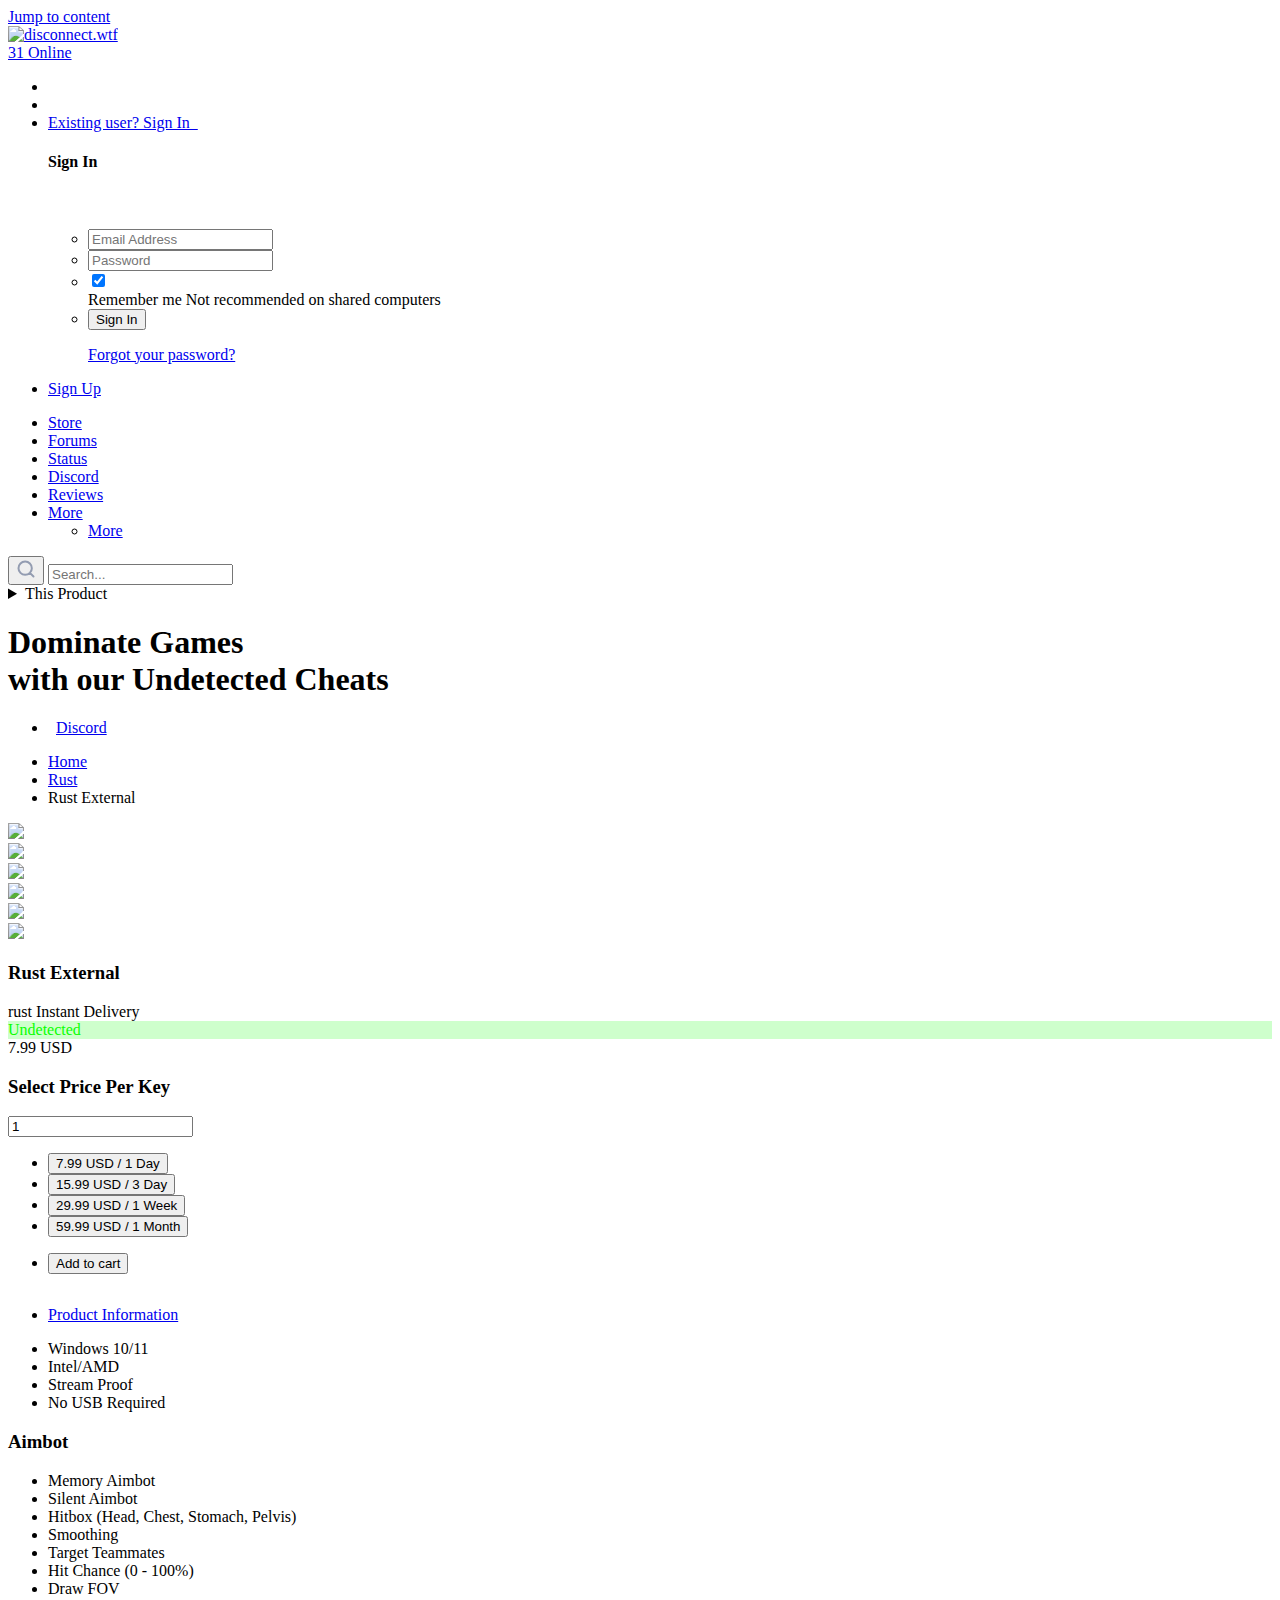
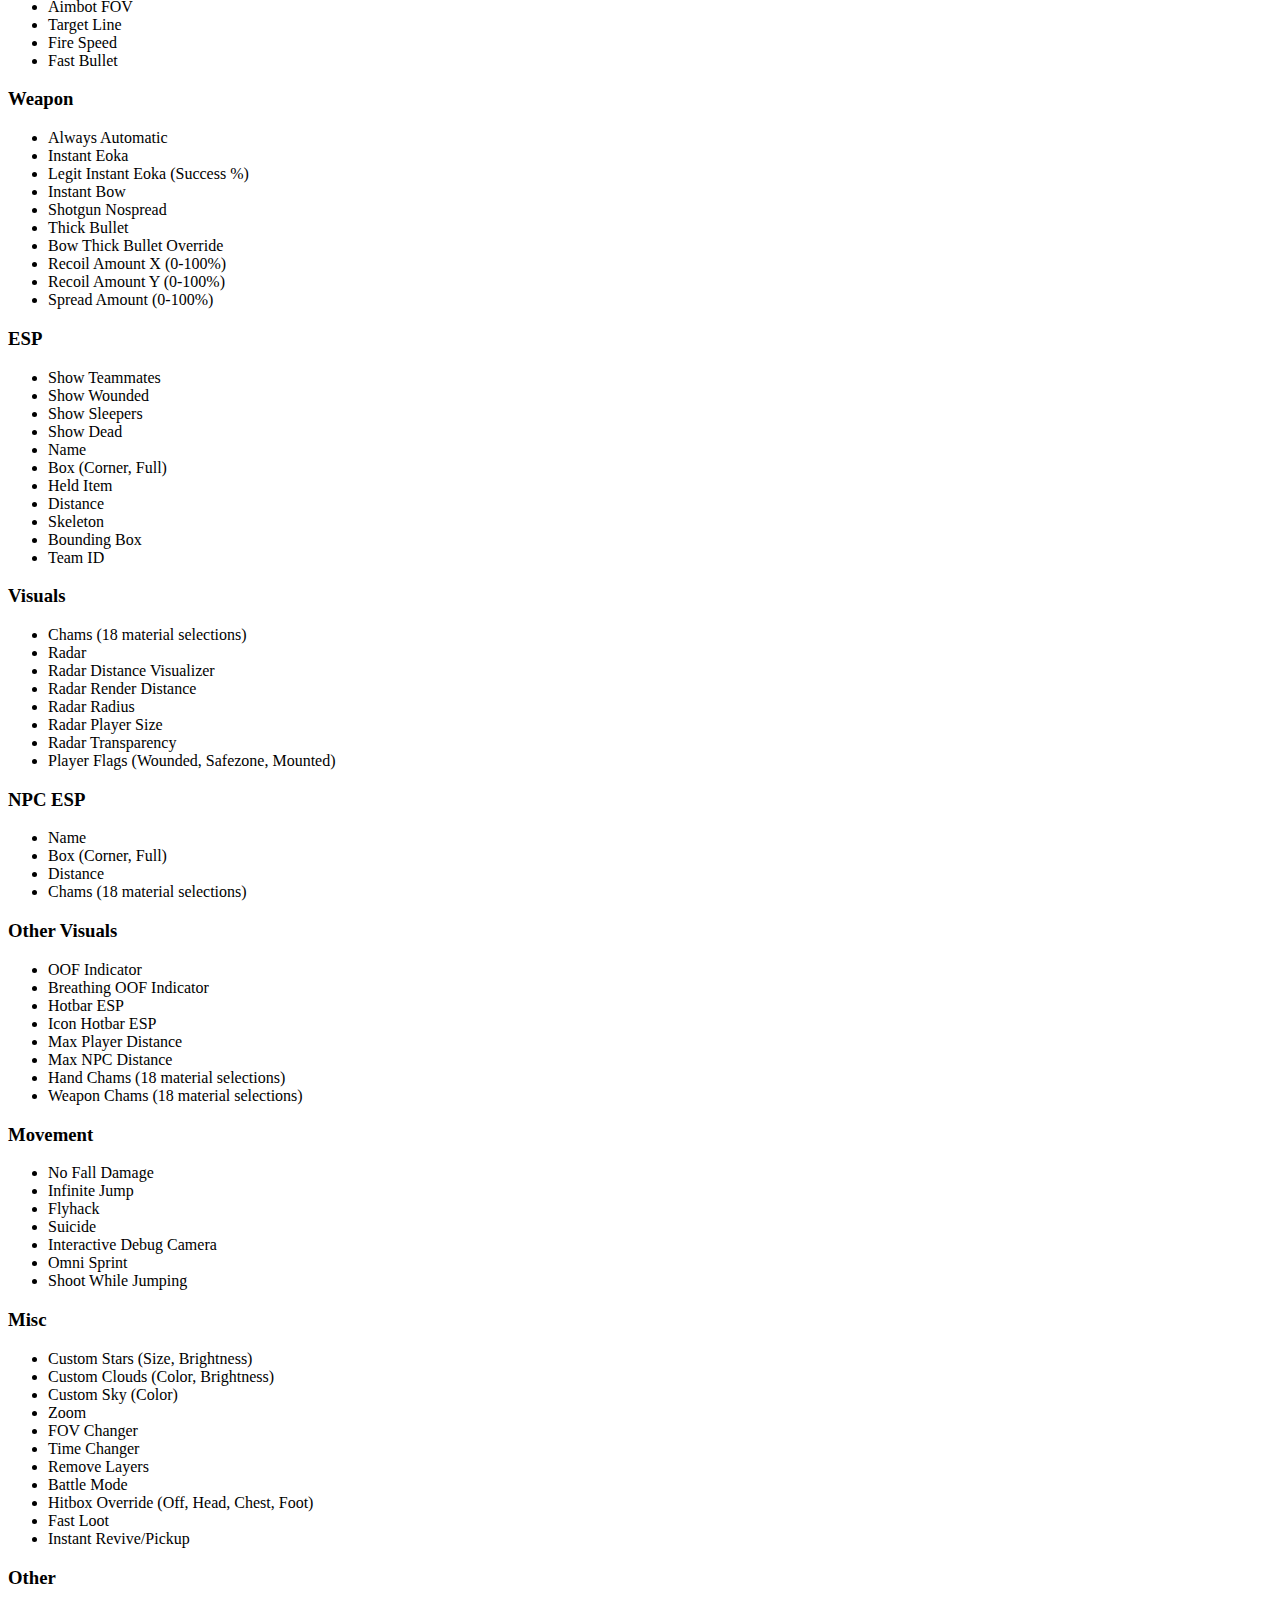
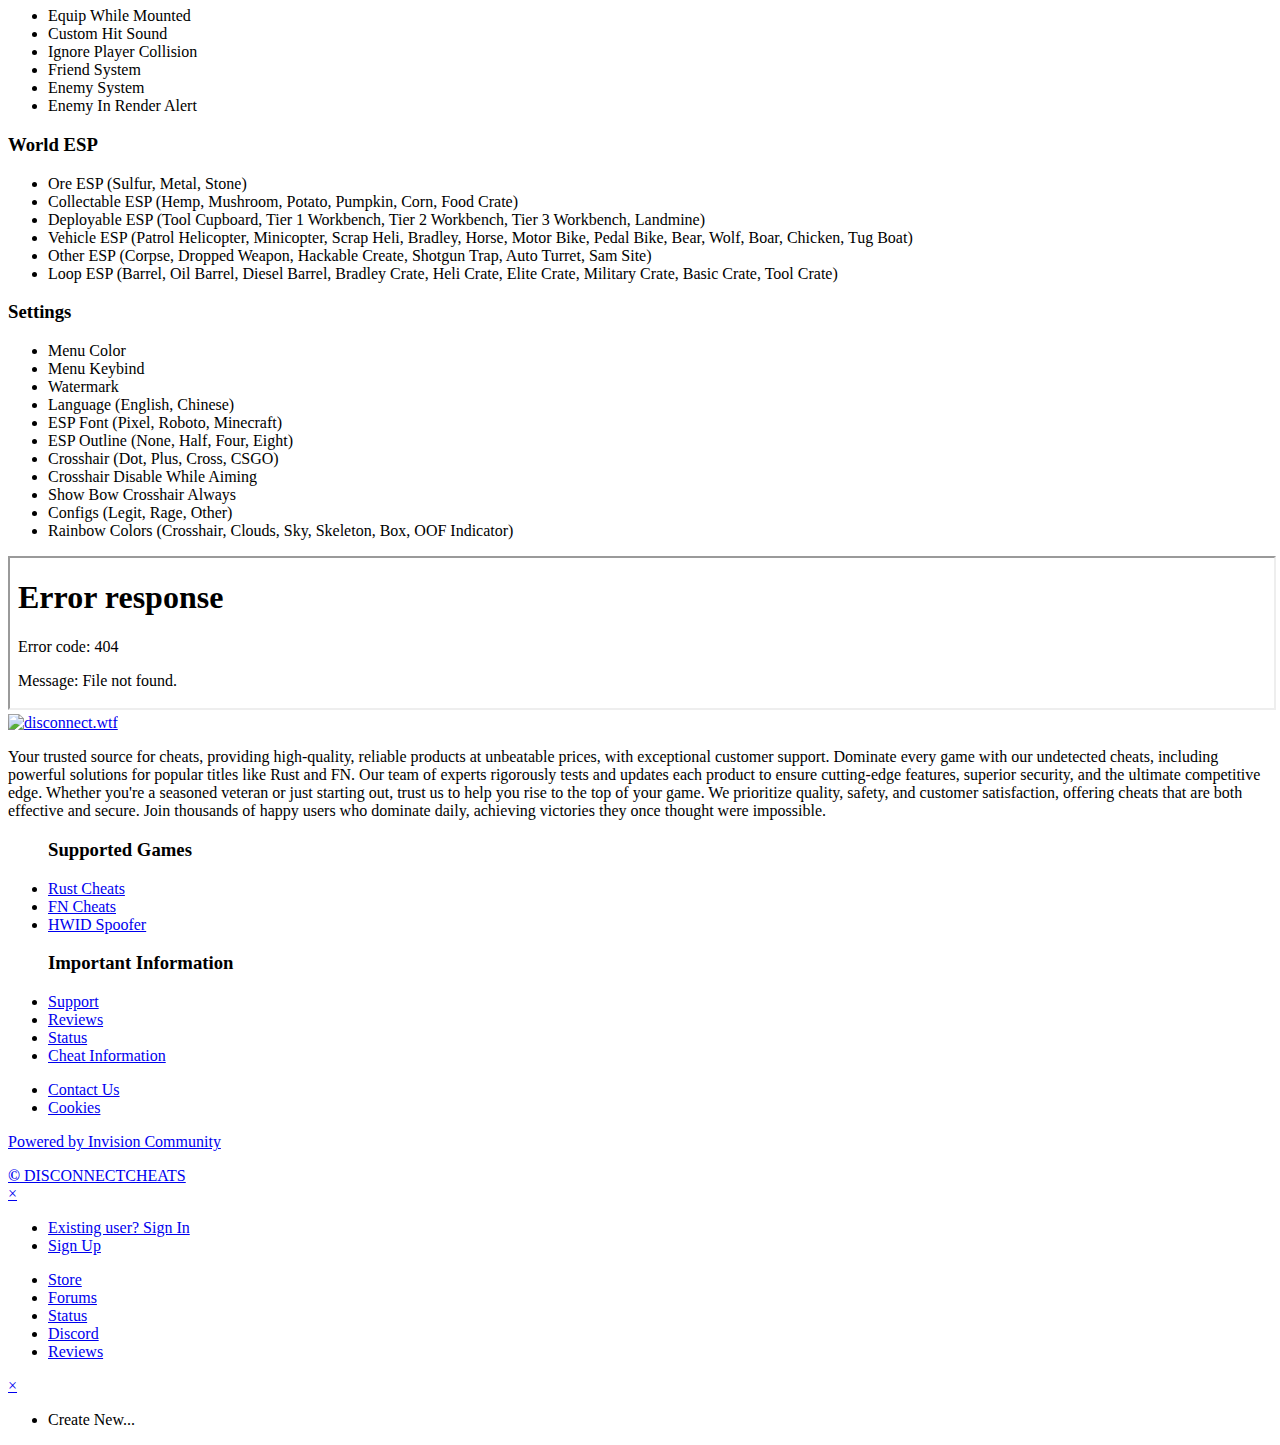
==== index.html @ 6aa2bd34 "Add files via upload" ====
<!DOCTYPE html>
<!-- saved from url=(0059)https://disconnectcheats.github.io/disconnect.wtf// -->
<html id="" lang="en" dir="ltr"><head><meta http-equiv="Content-Type" content="text/html; charset=UTF-8">
		
        
		<title>Rust External Cheat - disconnect.wtf</title>
		
			<!-- Google tag (gtag.js) -->
<script async="" src="./index_files/">
</script>
<script>
  window.dataLayer = window.dataLayer || [];
  function gtag(){dataLayer.push(arguments);}
  gtag('js', new Date());

  gtag('config', 'AW-11520215328');
</script>
		
		
		
		

	<meta name="viewport" content="width=device-width, initial-scale=1">



	<meta name="twitter:card" content="summary_large_image">




	
		
			
				<meta property="og:title" content="Rust External Cheat - disconnect.wtf">
			
		
	

	
		
			
				<meta property="og:type" content="website">
			
		
	

	
		
			
				<meta property="og:url" content="https://disconnectcheats.github.io/disconnect.wtf/store/product/1-rust-external/">
			
		
	

	
		
			
				<meta name="description" content="Disconnect Cheats - Unlock your full potential in Rust with our undetected and high-quality rust external cheat! Featuring precision Aimbot, advanced ESP, and lightweight performance – the perfect tool to dominate your opponents safely and reliably.">
			
		
	

	
		
			
				<meta property="og:description" content="Disconnect Cheats - Unlock your full potential in Rust with our undetected and high-quality rust external cheat! Featuring precision Aimbot, advanced ESP, and lightweight performance – the perfect tool to dominate your opponents safely and reliably.">
			
		
	

	
		
			
				<meta property="og:updated_time" content="2025-01-23T09:41:13Z">
			
		
	

	
		
			
				<meta property="og:image" content="https://disconnectcheats.github.io/disconnect.wtf/uploads/monthly_2024_09/Rust-External.png.faa1f2ca18356c865c423942191c4d48.png">
			
		
	

	
		
			
				<meta property="og:site_name" content="disconnect.wtf">
			
		
	

	
		
			
				<meta property="og:locale" content="en_029">
			
		
	

	
		
			
				<meta name="keywords" content="rust cheat, rust hack, rust external, rust external cheat, rust external hack, disconnect rust external, disconnect.wtf, disconnect external, disconnect external cheat, disconnect external rust">
			
		
	


	
		<link rel="canonical" href="https://disconnectcheats.github.io/disconnect.wtf/store/product/1-rust-external/">
	





<link rel="manifest" href="https://disconnectcheats.github.io/disconnect.wtf/manifest.webmanifest/">
<meta name="msapplication-config" content="https://disconnectcheats.github.io/disconnect.wtf/browserconfig.xml/">
<meta name="msapplication-starturl" content="/">
<meta name="application-name" content="disconnect.wtf">
<meta name="apple-mobile-web-app-title" content="disconnect.wtf">

	<meta name="theme-color" content="#0c0e12">










<link rel="preload" href="https://disconnectcheats.github.io/disconnect.wtf/applications/core/interface/font/fontawesome-webfont.woff2?v=4.7.0" as="font" crossorigin="anonymous">
		


	<link rel="preconnect" href="https://fonts.googleapis.com/">
	<link rel="preconnect" href="https://fonts.gstatic.com/" crossorigin="">
	
		<link href="./index_files/css2" rel="stylesheet">
	



	<link rel="stylesheet" href="./index_files/341e4a57816af3ba440d891ca87450ff_framework.css" media="all">

	<link rel="stylesheet" href="./index_files/05e81b71abe4f22d6eb8d1a929494829_responsive.css" media="all">

	<link rel="stylesheet" href="./index_files/90eb5adf50a8c640f633d47fd7eb1778_core.css" media="all">

	<link rel="stylesheet" href="./index_files/5a0da001ccc2200dc5625c3f3934497d_core_responsive.css" media="all">

	<link rel="stylesheet" href="./index_files/24bd4821c74747f952801a16eb6c868a_main.css" media="all">

	<link rel="stylesheet" href="./index_files/13136374e1b49ed2a6386fef2a59fb0c_skins.css" media="all">

	<link rel="stylesheet" href="./index_files/7e700700c9e441127acd87ce0d0ceec8_nexus.css" media="all">

	<link rel="stylesheet" href="./index_files/d5254fde5a00603b442827417f3143ee_store.css" media="all">

	<link rel="stylesheet" href="./index_files/62ea6f8317f9765a5cedeb8fd4f93f33_store_responsive.css" media="all">

	<link rel="stylesheet" href="./index_files/d1532deb99279ff6d938d0fe5a387bb6_prodcluster.css" media="all">





<link rel="stylesheet" href="./index_files/258adbb6e4f3e83cd3b355f84e3fa002_custom.css" media="all">




		
		

	
	<link rel="shortcut icon" href="https://disconnectcheats.github.io/disconnect.wtf/uploads/monthly_2024_12/dc579.png" sizes="26x26" type="image/png">

        <link rel="stylesheet" href="./index_files/pro.min.css">
        <link rel="preconnect" href="https://fonts.googleapis.com/">
        <link rel="preconnect" href="https://fonts.gstatic.com/" crossorigin="">
	<style>:is([id*='google_ads_iframe'],[id*='taboola-'],.taboolaHeight,.taboola-placeholder,#top-ad,#credential_picker_container,#credentials-picker-container,#credential_picker_iframe,[id*='google-one-tap-iframe'],#google-one-tap-popup-container,.google-one-tap__module,.google-one-tap-modal-div,#amp_floatingAdDiv,#ez-content-blocker-container) {display:none!important;min-height:0!important;height:0!important;}</style></head>
	<body class="ipsApp ipsApp_front ipsJS_has ipsClearfix ipsApp_noTouch" data-controller="core.front.core.app" data-message="" data-pageapp="nexus" data-pagelocation="front" data-pagemodule="store" data-pagecontroller="product" data-pageid="1">
		
        
        
		<a href="https://disconnectcheats.github.io/disconnect.wtf/store/product/1-rust-external/#ipsLayout_mainArea" class="ipsHide" title="Go to main content on this page" accesskey="m">Jump to content</a>
		




        <div class="theme-header__wrapper">
          <header id="theme-header">
            <div class="headerRow headerRow_primary">
              <div class="ipsLayout_container">
                <div class="headerRow_left">
                  


<a href="https://disconnectcheats.github.io/disconnect.wtf/" id="elLogo" accesskey="1"><img src="./index_files/3.png.97e27c96ff9d119c69d786350969d227.png" alt="disconnect.wtf"></a>
<div class="effectLogo"></div>

                  <div class="cOnlineUsers">
                    <a href="https://disconnectcheats.github.io/disconnect.wtf/online">
                      <span class="onlineIcon"><i class="fa-regular fa-signal-stream"></i></span>
                      <div class="cOnlineUsers_co">
                        <span>31</span>
                        <span>Online</span>
                      </div>
                    </a>
                  </div>
                </div>
                

	<ul id="elUserNav" class="ipsList_inline cSignedOut ipsResponsive_showDesktop">
		
        
		
        
        
            
            
	


	<li class="cUserNav_icon ipsHide" id="elCart_container"></li>
	<li class="elUserNav_sep ipsHide" id="elCart_sep"></li>

<li id="elSignInLink">
                <a href="https://disconnectcheats.github.io/disconnect.wtf/login/" data-ipsmenu-closeonclick="false" data-ipsmenu="" id="elUserSignIn">
                    Existing user? Sign In &nbsp;<i class="fa fa-caret-down"></i>
                </a>
                
<div id="elUserSignIn_menu" class="ipsMenu ipsMenu_auto ipsHide">
	<form accept-charset="utf-8" method="post" action="https://disconnectcheats.github.io/disconnect.wtf/store/product/2-rust-external-1-day/">
		<input type="hidden" name="csrfKey" value="e512b9f522040c752466b052fe3ff95b">
		<input type="hidden" name="ref" value="aHR0cHM6Ly9kaXNjb25uZWN0Y2hlYXRzLmNvbS9zdG9yZS9wcm9kdWN0LzEtcnVzdC1leHRlcm5hbC8=">
		<div data-role="loginForm">
			
			
			
				
<div class="ipsPad ipsForm ipsForm_vertical">
	<h4 class="ipsType_sectionHead">Sign In</h4>
	<br><br>
	<ul class="ipsList_reset">
		<li class="ipsFieldRow ipsFieldRow_noLabel ipsFieldRow_fullWidth">
			
			
				<input type="email" placeholder="Email Address" name="auth" autocomplete="email" data-ddg-inputtype="credentials.username" data-ddg-autofill="true">
			
		</li>
		<li class="ipsFieldRow ipsFieldRow_noLabel ipsFieldRow_fullWidth">
			<input type="password" placeholder="Password" name="password" autocomplete="current-password" data-ddg-inputtype="credentials.password.current" data-ddg-autofill="true">
		</li>
		<li class="ipsFieldRow ipsFieldRow_checkbox ipsClearfix">
			<span class="ipsCustomInput">
				<input type="checkbox" name="remember_me" id="remember_me_checkbox" value="1" checked="" aria-checked="true">
				<span></span>
			</span>
			<div class="ipsFieldRow_content">
				<label class="ipsFieldRow_label" for="remember_me_checkbox">Remember me</label>
				<span class="ipsFieldRow_desc">Not recommended on shared computers</span>
			</div>
		</li>
		<li class="ipsFieldRow ipsFieldRow_fullWidth">
			<button type="submit" name="_processLogin" value="usernamepassword" class="ipsButton ipsButton_primary ipsButton_small" id="elSignIn_submit">Sign In</button>
			
				<p class="ipsType_right ipsType_small">
					
						<a href="https://disconnectcheats.github.io/disconnect.wtf/lostpassword/" data-ipsdialog="" data-ipsdialog-title="Forgot your password?">
					
					Forgot your password?</a>
				</p>
			
		</li>
	</ul>
</div>
			
		</div>
	</form>
</div>
            </li>
            
        
		
			<li>
				
					<a href="https://disconnectcheats.github.io/disconnect.wtf/register/" id="elRegisterButton" class="ipsButton ipsButton_normal ipsButton_primary">Sign Up</a>
				
			</li>
		
	</ul>

              </div>
            </div>
            <div class="headerRow headerRow_secondary">
              <div class="ipsLayout_container">
                

	<nav data-controller="core.front.core.navBar" class="ipsNavBar_noSubBars ipsResponsive_showDesktop" id="ips_uid_9835_2">
		<div class="ipsNavBar_primary ipsLayout_container ipsNavBar_noSubBars">
			<ul data-role="primaryNavBar" class="ipsClearfix">
				


    
    
	
		
		
			
		
		<li data="" class="ipsNavBar_active" data-active="" id="elNavSecondary_12" data-role="navBarItem" data-navapp="nexus" data-navext="Store" data-originalwidth="83.2969">
			
			
				<a href="https://disconnectcheats.github.io/disconnect.wtf/store/" data-navitem-id="12" data-navdefault="" data-active="true">
                    <div class="_icon">
                      
                        
                          
                      		<i class="fa-solid fa-bags-shopping"></i>
                          
                        
                      
                    </div>
                  	<span class="itemTitle">Store</span>
				</a>
			
			
		</li>
	
	

    
    
	
		
		
		<li data="" id="elNavSecondary_37" data-role="navBarItem" data-navapp="forums" data-navext="Forums" data-originalwidth="114.344">
			
			
				<a href="https://disconnectcheats.github.io/disconnect.wtf/forums/" data-navitem-id="37">
                    <div class="_icon">
                      
                        
                          
                      		<i class="fa-solid fa-pager"></i>
                          
                        
                      
                    </div>
                  	<span class="itemTitle">Forums</span>
				</a>
			
			
		</li>
	
	

    
    
	
		
		
		<li data="" id="elNavSecondary_44" data-role="navBarItem" data-navapp="stsmanager" data-navext="STSViewMenu" data-originalwidth="106.234">
			
			
				<a href="https://disconnectcheats.github.io/disconnect.wtf/status/" data-navitem-id="44">
                    <div class="_icon">
                      
                        
                          
                      		<i class="fa-solid fa-list-check"></i>
                      	  
                        
                      
                    </div>
                  	<span class="itemTitle">Status</span>
				</a>
			
			
		</li>
	
	

    
    
	
		
		
		<li data="" id="elNavSecondary_42" data-role="navBarItem" data-navapp="core" data-navext="CustomItem" data-originalwidth="120.031">
			
			
				<a href="https://discord.gg/disconnecting" target="_blank" rel="noopener" data-navitem-id="42">
                    <div class="_icon">
                      
                        
                          
                      		<i class="fa-brands fa-discord"></i>
                          
                        
                      
                    </div>
                  	<span class="itemTitle">Discord</span>
				</a>
			
			
		</li>
	
	

    
    
	
		
		
		<li data="forum" id="elNavSecondary_43" data-role="navBarItem" data-navapp="core" data-navext="CustomItem" data-originalwidth="124.125">
			
			
				<a href="https://disconnectcheats.github.io/disconnect.wtf/forums/forum/4-reviews/" data-navitem-id="43">
                    <div class="_icon">
                      
                        
                          
                          	<i class="fa-sharp fa-solid fa-face-smile-hearts"></i>
                      	  
                        
                      
                    </div>
                  	<span class="itemTitle">Reviews</span>
				</a>
			
			
		</li>
	
	

    
    
	
	

    
    
	
	

    
    
	
	

				<li class="ipsHide" id="elNavigationMore" data-role="navMore" style="">
					<a href="https://disconnectcheats.github.io/disconnect.wtf/store/product/1-rust-external/#" data-ipsmenu="" data-ipsmenu-appendto="#elNavigationMore" id="elNavigationMore_dropdown">More <i class="fa fa-caret-down"></i></a><ul class="ipsHide ipsMenu ipsMenu_auto" id="elNavigationMore_dropdown_menu" data-role="moreDropdown"></ul>
					<ul class="ipsNavBar_secondary ipsHide" data-role="secondaryNavBar">
						<li class="ipsHide" id="elNavigationMore_more" data-role="navMore">
							<a href="https://disconnectcheats.github.io/disconnect.wtf/store/product/1-rust-external/#" data-ipsmenu="" data-ipsmenu-appendto="#elNavigationMore_more" id="elNavigationMore_more_dropdown">More <i class="fa fa-caret-down"></i></a>
							
						</li>
					</ul>
				</li>
			</ul>
			

	<div id="elSearchWrapper">
		<div id="elSearch" data-controller="core.front.core.quickSearch">
			<form accept-charset="utf-8" action="https://disconnectcheats.github.io/disconnect.wtf/store/product/2-rust-external-1-day/" method="post">
                <button class="cSearchSubmit" type="submit" aria-label="Search">
                  <svg width="20" height="20" viewBox="0 0 20 20" fill="none" xmlns="http://www.w3.org/2000/svg">
                    <path d="M17.5 17.5L13.875 13.875M15.8333 9.16667C15.8333 12.8486 12.8486 15.8333 9.16667 15.8333C5.48477 15.8333 2.5 12.8486 2.5 9.16667C2.5 5.48477 5.48477 2.5 9.16667 2.5C12.8486 2.5 15.8333 5.48477 15.8333 9.16667Z" stroke="#939cb1" stroke-width="2" stroke-linecap="round" stroke-linejoin="round"></path>
                  </svg>  
                </button>
                <input type="search" id="elSearchField" placeholder="Search..." name="q" autocomplete="off" aria-label="Search">
                <details class="cSearchFilter">
                    <summary class="cSearchFilter__text">This Product</summary>
                    <ul class="cSearchFilter__menu">
                        
                        <li><label><input type="radio" name="type" value="all"><span class="cSearchFilter__menuText">Everywhere</span></label></li>
                        
                            
                                <li><label><input type="radio" name="type" value="contextual_{&quot;type&quot;:&quot;nexus_package_item&quot;,&quot;nodes&quot;:1}" checked=""><span class="cSearchFilter__menuText">This Product Group</span></label></li>
                            
                                <li><label><input type="radio" name="type" value="contextual_{&quot;type&quot;:&quot;nexus_package_item&quot;,&quot;item&quot;:1}" checked=""><span class="cSearchFilter__menuText">This Product</span></label></li>
                            
                        
                        
                            <li><label><input type="radio" name="type" value="forums_topic"><span class="cSearchFilter__menuText">Topics</span></label></li>
                        
                            <li><label><input type="radio" name="type" value="nexus_package_item"><span class="cSearchFilter__menuText">Products</span></label></li>
                        
                            <li><label><input type="radio" name="type" value="downloads_file"><span class="cSearchFilter__menuText">Files</span></label></li>
                        
                            <li><label><input type="radio" name="type" value="cms_pages_pageitem"><span class="cSearchFilter__menuText">Pages</span></label></li>
                        
                            <li><label><input type="radio" name="type" value="core_members"><span class="cSearchFilter__menuText">Members</span></label></li>
                        
                    </ul>
                </details>
			</form>
		</div>
	</div>

		</div>
	</nav>

              </div>
            </div>
          </header>
          
            <div class="theme-header__hero">
              <div class="ipsLayout_container">
                <h1 class="heroTitle">Dominate Games<br> with our <b>Undetected Cheats</b>
</h1>
              </div>
            </div>
          
        </div>
		<main id="ipsLayout_body" class="ipsLayout_container">
			<div id="ipsLayout_contentArea">
				<div id="ipsLayout_contentWrapper">
					
<nav class="ipsBreadcrumb ipsBreadcrumb_top ipsFaded_withHover">
	

	<ul class="ipsList_inline ipsPos_right">
      <li>
        <a href="https://discord.gg/disconnecting"><i class="fa-brands fa-discord" style="margin-right: 0.5em;"></i> Discord</a>
      </li>
	</ul>

	<ul data-role="breadcrumbList">
		<li>
			<a title="Home" href="https://disconnectcheats.github.io/disconnect.wtf/">
				<span>Home</span>
			</a>
		</li>
		
		
			<li>
				
					<a href="https://disconnectcheats.github.io/disconnect.wtf/store/category/1-rust/">
						<span>Rust</span>
					</a>
				
			</li>
		
			<li>
				
					Rust External
				
			</li>
		
	</ul>
</nav>
					
					<div id="ipsLayout_mainArea">
						
						
						
						

	




						


<div style="display: grid;">
  <div class="ccNexusPackage ipsBox" data-controller="nexus.front.store.packagePage" data-itemtitle="Rust External">

    <div class="ccNexusPackage-column ipsContained">
      
        
        <div class="ccNexusPackage__image">
          
            
              <a href="./index_files/Rust-External.png.faa1f2ca18356c865c423942191c4d48.png" class="cNexusProduct_primaryImage ipsContained" data-ipslightbox="" data-ipslightbox-group="product" data-ipsproductzoom=""><img src="./index_files/Rust-External.png.faa1f2ca18356c865c423942191c4d48.png" class="ipsImage ipsImage_thumb"></a>
              
            
          
            
          
            
          
            
          
            
          
        </div>
        <div class="ccNexusPackage__images">
          
          
            
              <div class="theImage">
                <a href="./index_files/Rust-External.png.faa1f2ca18356c865c423942191c4d48.png" class="cNexusProduct_imageSelected" data-action="toggleImage"><img src="./index_files/Rust-External.png.faa1f2ca18356c865c423942191c4d48.png" class="ipsImage ipsImage_thumb"></a>
              </div>
              
            
          
            
              <div class="theImage">
                <a href="./index_files/Screenshot_1.png.32f0a27ff23b659470d8558ea414d96f.png" data-action="toggleImage"><img src="./index_files/Screenshot_1.png.32f0a27ff23b659470d8558ea414d96f.png" class="ipsImage ipsImage_thumb"></a>
              </div>
            
          
            
              <div class="theImage">
                <a href="./index_files/NewRust1.jpg.5b3011f921c83599453d9510ee0b9896.jpg" data-action="toggleImage"><img src="./index_files/NewRust1.jpg.5b3011f921c83599453d9510ee0b9896.jpg" class="ipsImage ipsImage_thumb"></a>
              </div>
            
          
            
              <div class="theImage">
                <a href="./index_files/NewRust3.jpg.848735f64456afd77a2c0a3bbda9e081.jpg" data-action="toggleImage"><img src="./index_files/NewRust3.jpg.848735f64456afd77a2c0a3bbda9e081.jpg" class="ipsImage ipsImage_thumb"></a>
              </div>
            
          
            
              <div class="theImage">
                <a href="./index_files/NewRust4.jpg.085976bc8abe4bfa1340b0672883b988.jpg" data-action="toggleImage"><img src="./index_files/NewRust4.jpg.085976bc8abe4bfa1340b0672883b988.jpg" class="ipsImage ipsImage_thumb"></a>
              </div>
            
          
        </div>
      
    </div>

    <div class="ccNexusPackage-column" style="--padding-left: 5em;">
      <div class="ccPackage_header">
        <h3 class="ccPackage_title">Rust External </h3>
        <div class="ccPackage_features">
          <span class="ccPackage_group"><i class="fa-solid fa-layer-group"></i> rust</span>
          <span class="addStatusAfter"><i class="fas fa-check-circle"></i> Instant Delivery</span>
<div class="productStatus">
  <div class="_status" style="color: #09ff00; background: rgba(9,255,0,0.20);">
    <i class="fas fa-check"></i> 
    <span>Undetected</span>
  </div>
</div>
        </div>
      </div>

      <div class="ccPackage_pricing">
        
        
        <span class="cNexusPrice ipsMargin_top">
          
          <span data-role="price">7.99 USD </span>
          
        </span>
        
        
      </div>

      <div class="ccPackage_raw">
        

      </div>

<div class="elCluster_pricing" data-controller="prodcluster.front.store.page">
    <div class="elCluster_header" id="elCluster_quantity">
        <h3 class="elCluster_title">Select Price Per Key</h3>
        <div class="quantity_manager">
            <span class="quantity_down disabled"><i class="fa fa-minus"></i></span>
            <input id="cluster_input_quantity" data-stocklevel="40" max="40" type="text" value="1" readonly="" data-ddg-inputtype="unknown">
            <span class="quantity_up"><i class="fa fa-plus"></i></span>
        </div>
    </div>

    <ul class="elCluster_buttons">
        
        <li>
            <button class="elCluster_button active" data-product-id="2" data-url="https://disconnectcheats.github.io/disconnect.wtf/store/product/2-rust-external-1-day/" data-price="7.99 USD ">
                7.99 USD
                 / 1 Day
            </button>
        </li>
        
        
            <li>
                <button class="elCluster_button" data-product-id="7" data-url="https://disconnectcheats.github.io/disconnect.wtf/store/product/7-rust-external-3-day/" data-price="15.99 USD ">
                    15.99 USD
                     / 3 Day
                </button>
            </li>
            
        
        
            <li>
                <button class="elCluster_button" data-product-id="3" data-url="https://disconnectcheats.github.io/disconnect.wtf/store/product/3-rust-external-1-week/" data-price="29.99 USD ">
                    29.99 USD
                     / 1 Week
                </button>
            </li>
            
        
        
            <li>
                <button class="elCluster_button" data-product-id="4" data-url="https://disconnectcheats.github.io/disconnect.wtf/store/product/4-rust-external-1-month/" data-price="59.99 USD ">
                    59.99 USD
                     / 1 Month
                </button>
            </li>
            
        
    </ul>
</div>
<form action="https://disconnectcheats.github.io/disconnect.wtf/store/product/2-rust-external-1-day/" method="post" accept-charset="utf-8" enctype="multipart/form-data" data-ipsform="" class="ipsForm ipsForm_vertical">
	<input type="hidden" name="package_2_submitted" value="1">
	
		
			<input type="hidden" name="csrfKey" value="e512b9f522040c752466b052fe3ff95b">
		
	
	
		<input type="hidden" name="MAX_FILE_SIZE" value="2097152">
		<input type="hidden" name="plupload" value="34c212776810081d42333519e3344fce">
	
	
	
		
					<ul class="ipsForm">
						<input type="hidden" name="quantity" size="5" aria-required="true" value="1" id="quantity_input_hidden" min="1" step="any">
						<li class="ipsFieldRow">
							<div class="ipsFieldRow_content">
								

	<button type="submit" class="ipsButton ipsButton_primary" tabindex="2" accesskey="s" role="button" id="addToCartButton">Add to cart</button>

							</div>
						</li>
					</ul>
		
	
</form>
    </div>

  </div>
</div>

	<section class="ipsBox ipsResponsive_pull ipsSpacer_top">
		<div class="ipsTabs ipsClearfix" id="elProductTabs" data-ipstabbar="" data-ipstabbar-contentarea="#elProductTabs_content">
			<a href="https://disconnectcheats.github.io/disconnect.wtf/store/product/1-rust-external/#elProductTabs" data-action="expandTabs"><i class="fa fa-caret-down"></i></a>
			<ul role="tablist">
				<li>
					<a href="https://disconnectcheats.github.io/disconnect.wtf/store/product/1-rust-external/?tab=info" id="elProductInfo" class="ipsTabs_item ipsType_center ipsTabs_activeItem" role="tab" aria-selected="true">Product Information</a>
				</li>
				
							
			</ul>
		</div>
		<div id="elProductTabs_content" class="ipsTabs_panels">
			<div id="ipsTabs_elProductTabs_elProductInfo_panel" class="ipsTabs_panel ipsAreaBackground_reset ipsPadding" aria-hidden="false" style="">
			
				



<div class="ipsType_richText ipsType_normal ipsType_break ipsContained" data-controller="core.front.core.lightboxedImages">
<ul class="features-badge">
	<li>
		Windows 10/11
	</li>
	<li>
		Intel/AMD
	</li>
	<li>
		Stream Proof
	</li>
	<li>
		No USB Required
	</li>
</ul>

<div class="section-desc">
	<div class="featurs">
		<div class="features-box">
			<h3 class="title">
				Aimbot
			</h3>

			<ul class="desc-features">
				<li>
					<div>
						<span>Memory Aimbot</span>
					</div>
				</li>
				<li>
					<div>
						<span>Silent Aimbot</span>
					</div>
				</li>
				<li>
					<div>
						<span>Hitbox (Head, Chest, Stomach, Pelvis)</span>
					</div>
				</li>
				<li>
					Smoothing&nbsp;
				</li>
				<li>
					<div>
						<span>Target Teammates</span>
					</div>
				</li>
				<li>
					<div>
						<span>Hit Chance (0 - 100%)</span>
					</div>
				</li>
				<li>
					<div>
						<span>Draw FOV</span>
					</div>
				</li>
				<li>
					<div>
						<span>Aimbot FOV</span>
					</div>
				</li>
				<li>
					<div>
						<span>Target Line</span>
					</div>
				</li>
				<li>
					<div>
						<span>Fire Speed</span>
					</div>
				</li>
				<li>
					<div>
						<span>Fast Bullet</span>
					</div>
				</li>
			</ul>
		</div>

		<div class="features-box">
			<h3 class="title">
				Weapon
			</h3>

			<ul class="desc-features">
				<li>
					<span style="color: var(--c8);">Always Automatic</span>
				</li>
				<li>
					<div>
						Instant Eoka
					</div>
				</li>
				<li>
					<div>
						Legit Instant Eoka (Success %)
					</div>
				</li>
				<li>
					<div>
						Instant Bow
					</div>
				</li>
				<li>
					<div>
						Shotgun Nospread
					</div>
				</li>
				<li>
					<div>
						Thick Bullet
					</div>
				</li>
				<li>
					<div>
						Bow Thick Bullet Override
					</div>
				</li>
				<li>
					<div>
						Recoil Amount X (0-100%)
					</div>
				</li>
				<li>
					<div>
						Recoil Amount Y (0-100%)
					</div>
				</li>
				<li>
					<div>
						Spread Amount (0-100%)
					</div>
				</li>
			</ul>
		</div>

		<div class="features-box">
			<h3 class="title">
				ESP
			</h3>

			<ul class="desc-features">
				<li>
					<div>
						<span>Show Teammates</span>
					</div>
				</li>
				<li>
					<div>
						Show Wounded
					</div>
				</li>
				<li>
					<div>
						Show Sleepers
					</div>
				</li>
				<li>
					<div>
						Show Dead
					</div>
				</li>
				<li>
					<div>
						Name
					</div>
				</li>
				<li>
					<div>
						Box (Corner, Full)
					</div>
				</li>
				<li>
					<div>
						Held Item
					</div>
				</li>
				<li>
					<div>
						Distance
					</div>
				</li>
				<li>
					<div>
						Skeleton
					</div>
				</li>
				<li>
					<div>
						Bounding Box
					</div>
				</li>
				<li>
					<div>
						Team ID
					</div>
				</li>
			</ul>
		</div>

		<div class="features-box">
			<h3 class="title">
				Visuals
			</h3>

			<ul class="desc-features">
				<li>
					<div>
						<span>Chams </span>(18 material selections)
					</div>
				</li>
				<li>
					<div>
						<span>Radar</span>
					</div>
				</li>
				<li>
					<div>
						Radar Distance Visualizer
					</div>
				</li>
				<li>
					<div>
						Radar Render Distance
					</div>
				</li>
				<li>
					<div>
						Radar Radius
					</div>
				</li>
				<li>
					<div>
						Radar Player Size
					</div>
				</li>
				<li>
					<div>
						Radar Transparency
					</div>
				</li>
				<li>
					<div>
						Player Flags (Wounded, Safezone, Mounted)
					</div>
				</li>
			</ul>
		</div>

		<div class="features-box">
			<h3 class="title">
				NPC ESP
			</h3>

			<ul class="desc-features">
				<li>
					<div>
						<span>Name</span>
					</div>
				</li>
				<li>
					<div>
						Box (Corner, Full)
					</div>
				</li>
				<li>
					<div>
						Distance
					</div>
				</li>
				<li>
					<div>
						<span>Chams </span>(18 material selections)
					</div>
				</li>
			</ul>
		</div>

		<div class="features-box">
			<h3 class="title">
				Other Visuals
			</h3>

			<ul class="desc-features">
				<li>
					<div>
						<span>OOF Indicator</span>
					</div>
				</li>
				<li>
					<div>
						Breathing OOF Indicator
					</div>
				</li>
				<li>
					<div>
						Hotbar ESP
					</div>
				</li>
				<li>
					<div>
						Icon Hotbar ESP
					</div>
				</li>
				<li>
					<div>
						Max Player Distance
					</div>
				</li>
				<li>
					<div>
						Max NPC Distance
					</div>
				</li>
				<li>
					<div>
						Hand Chams (18 material selections)
					</div>
				</li>
				<li>
					<div>
						Weapon Chams (18 material selections)
					</div>
				</li>
			</ul>
		</div>

		<div class="features-box">
			<h3 class="title">
				Movement
			</h3>

			<ul class="desc-features">
				<li>
					<div>
						<span>No Fall Damage</span>
					</div>
				</li>
				<li>
					<div>
						Infinite Jump
					</div>
				</li>
				<li>
					<div>
						Flyhack
					</div>
				</li>
				<li>
					<div>
						Suicide
					</div>
				</li>
				<li>
					<div>
						Interactive Debug Camera
					</div>
				</li>
				<li>
					<div>
						Omni Sprint
					</div>
				</li>
				<li>
					<div>
						Shoot While Jumping
					</div>
				</li>
			</ul>
		</div>

		<div class="features-box">
			<h3 class="title">
				Misc
			</h3>

			<ul class="desc-features">
				<li>
					<div>
						<span>Custom Stars (Size, Brightness)</span>
					</div>
				</li>
				<li>
					<div>
						Custom Clouds (Color, Brightness)
					</div>
				</li>
				<li>
					<div>
						Custom Sky (Color)
					</div>
				</li>
				<li>
					<div>
						Zoom
					</div>
				</li>
				<li>
					<div>
						FOV Changer
					</div>
				</li>
				<li>
					<div>
						Time Changer
					</div>
				</li>
				<li>
					<div>
						Remove Layers
					</div>
				</li>
				<li>
					<div>
						Battle Mode
					</div>
				</li>
				<li>
					<div>
						Hitbox Override (Off, Head, Chest, Foot)
					</div>
				</li>
				<li>
					<div>
						Fast Loot
					</div>
				</li>
				<li>
					<div>
						Instant Revive/Pickup
					</div>
				</li>
			</ul>
		</div>

		<div class="features-box">
			<h3 class="title">
				Other
			</h3>

			<ul class="desc-features">
				<li>
					<div>
						<span>Equip While Mounted</span>
					</div>
				</li>
				<li>
					<div>
						Custom Hit Sound
					</div>
				</li>
				<li>
					<div>
						Ignore Player Collision
					</div>
				</li>
				<li>
					<div>
						Friend System
					</div>
				</li>
				<li>
					<div>
						Enemy System
					</div>
				</li>
				<li>
					<div>
						Enemy In Render Alert
					</div>
				</li>
			</ul>
		</div>

		<div class="features-box">
			<h3 class="title">
				World ESP
			</h3>

			<ul class="desc-features">
				<li>
					Ore ESP (Sulfur, Metal, Stone)
				</li>
				<li>
					Collectable ESP (Hemp, Mushroom, Potato, Pumpkin, Corn, Food Crate)
				</li>
				<li>
					<div>
						Deployable ESP (Tool Cupboard, Tier 1 Workbench, Tier 2 Workbench, Tier 3 Workbench, Landmine)
					</div>
				</li>
				<li>
					<div>
						Vehicle ESP (Patrol Helicopter, Minicopter, Scrap Heli, Bradley, Horse, Motor Bike, Pedal Bike, Bear, Wolf, Boar, Chicken, Tug Boat)
					</div>
				</li>
				<li>
					<div>
						Other ESP (Corpse, Dropped Weapon, Hackable Create, Shotgun Trap, Auto Turret, Sam Site)
					</div>
				</li>
				<li>
					<div>
						Loop ESP (Barrel, Oil Barrel, Diesel Barrel, Bradley Crate, Heli Crate, Elite Crate, Military Crate, Basic Crate, Tool Crate)
					</div>
				</li>
			</ul>
		</div>

		<div class="features-box">
			<h3 class="title">
				Settings
			</h3>

			<ul class="desc-features">
				<li>
					<div>
						Menu Color
					</div>
				</li>
				<li>
					<div>
						Menu Keybind
					</div>
				</li>
				<li>
					<div>
						Watermark
					</div>
				</li>
				<li>
					<div>
						Language (English, Chinese)
					</div>
				</li>
				<li>
					<div>
						ESP Font (Pixel, Roboto, Minecraft)
					</div>
				</li>
				<li>
					<div>
						ESP Outline (None, Half, Four, Eight)
					</div>
				</li>
				<li>
					<div>
						Crosshair (Dot, Plus, Cross, CSGO)
					</div>
				</li>
				<li>
					Crosshair Disable While Aiming
				</li>
				<li>
					Show Bow Crosshair Always
				</li>
				<li>
					Configs (Legit, Rage, Other)
				</li>
				<li>
					Rainbow Colors (Crosshair, Clouds, Sky, Skeleton, Box, OOF Indicator)
				</li>
			</ul>
		</div>
	</div>
</div>

<div class="productDesc_video">
	<iframe allow="fullscreen" allowfullscreen="" height="100%" src="./index_files/5i7v0j.html" width="100%"></iframe>
</div>

</div>

			</div>
			
			
		</div>
	</section>

						


					</div>
					


				</div>
			</div>
			
		</main>

	
		<div class="chatBar right " data-controller="bim.chatbox.main" style="visibility: visible;">
			
			
		</div>
	

        <footer id="cFooter" class="ipsClearfix">
          <div class="ipsLayout_container">
            <div class="cFooter_wrapper">
              <div class="cFooter_about">
                
                	
                	<a href="https://disconnectcheats.github.io/disconnect.wtf/"><img src="./index_files/3.png.97e27c96ff9d119c69d786350969d227.png" alt="disconnect.wtf" width="200" height="auto"></a>
                
                <p>Your trusted source for cheats, providing high-quality, reliable products at unbeatable prices, with exceptional customer support. Dominate every game with our undetected cheats, including powerful solutions for popular titles like Rust and FN. Our team of experts rigorously tests and updates each product to ensure cutting-edge features, superior security, and the ultimate competitive edge. Whether you're a seasoned veteran or just starting out, trust us to help you rise to the top of your game. We prioritize quality, safety, and customer satisfaction, offering cheats that are both effective and secure. Join thousands of happy users who dominate daily, achieving victories they once thought were impossible.</p>
              </div>
              <div class="cFooter_nav">
                <ul class="ipsDataList ipsDataList_reducedSpacing">
                  <h3>Supported Games</h3>
                  <li><a href="https://disconnectcheats.github.io/disconnect.wtf/rust-hacks-cheats-esp/">Rust Cheats</a></li>
                  <li><a href="https://disconnectcheats.github.io/disconnect.wtf/store/product/11-fn-external/">FN Cheats</a></li>
                  <li><a href="https://disconnectcheats.github.io/disconnect.wtf/store/product/19-exception-hwid-spoofer/">HWID Spoofer</a></li>
                </ul>
                <ul class="ipsDataList ipsDataList_reducedSpacing">
                  <h3>Important Information</h3>
                  <li><a href="https://discord.gg/disconnecting">Support</a></li>
                  <li><a href="https://disconnectcheats.github.io/disconnect.wtf/forums/forum/4-reviews/">Reviews</a></li>
                  <li><a href="https://disconnectcheats.github.io/disconnect.wtf/status/">Status</a></li>
                  <li><a href="https://disconnectcheats.github.io/disconnect.wtf/forums/forum/9-cheat-information/">Cheat Information</a></li>
                </ul>
              </div>
            </div>
          </div>
          <div class="cFooter_bottom">
            <div class="ipsLayout_container">
              <div class="cFooter_ips">
                
                


<ul class="ipsList_inline" id="elFooterLinks">
	
	
	
	
	
	
		<li><a rel="nofollow" href="https://disconnectcheats.github.io/disconnect.wtf/contact/" data-ipsdialog="" data-ipsdialog-title="Contact Us">Contact Us</a></li>
	
	<li><a rel="nofollow" href="https://disconnectcheats.github.io/disconnect.wtf/cookies/">Cookies</a></li>

</ul>	


<p id="elCopyright">
	<span id="elCopyright_userLine"></span>
	<a rel="nofollow" title="Invision Community" href="https://www.invisioncommunity.com/">Powered by Invision Community</a>
</p>
              </div>
              <div class="go-backtotop">
                <span class="gs-gotop cButton"><i class="fas fa-chevron-up"></i></span>
              </div>
              <a href="https://disconnectcheats.github.io/disconnect.wtf/" title="disconnectcheats.com" class="copyright"><b>©</b> DISCONNECTCHEATS</a>
            </div>
          </div>
        </footer>
		

<div id="elMobileDrawer" class="ipsDrawer ipsHide">
	<div class="ipsDrawer_menu">
		<a href="https://disconnectcheats.github.io/disconnect.wtf/store/product/1-rust-external/#" class="ipsDrawer_close" data-action="close"><span>×</span></a>
		<div class="ipsDrawer_content ipsFlex ipsFlex-fd:column">
<ul id="elUserNav_mobile" class="ipsList_inline signed_in ipsClearfix">
	


</ul>

			
				<div class="ipsPadding ipsBorder_bottom">
					<ul class="ipsToolList ipsToolList_vertical">
						<li>
							<a href="https://disconnectcheats.github.io/disconnect.wtf/login/" id="elSigninButton_mobile" class="ipsButton ipsButton_light ipsButton_small ipsButton_fullWidth">Existing user? Sign In</a>
						</li>
						
							<li>
								
									<a href="https://disconnectcheats.github.io/disconnect.wtf/register/" id="elRegisterButton_mobile" class="ipsButton ipsButton_small ipsButton_fullWidth ipsButton_important">Sign Up</a>
								
							</li>
						
					</ul>
				</div>
			

			

			<ul class="ipsDrawer_list ipsFlex-flex:11">
				

				
				
				
				
					
						
						
							<li><a href="https://disconnectcheats.github.io/disconnect.wtf/store/">Store</a></li>
						
					
				
					
						
						
							<li><a href="https://disconnectcheats.github.io/disconnect.wtf/forums/">Forums</a></li>
						
					
				
					
						
						
							<li><a href="https://disconnectcheats.github.io/disconnect.wtf/status/">Status</a></li>
						
					
				
					
						
						
							<li><a href="https://discord.gg/disconnecting" target="_blank" rel="noopener">Discord</a></li>
						
					
				
					
						
						
							<li><a href="https://disconnectcheats.github.io/disconnect.wtf/forums/forum/4-reviews/">Reviews</a></li>
						
					
				
					
				
					
				
					
				
				
			</ul>

			
		</div>
	</div>
</div>

<div id="elMobileCreateMenuDrawer" class="ipsDrawer ipsHide">
	<div class="ipsDrawer_menu">
		<a href="https://disconnectcheats.github.io/disconnect.wtf/store/product/1-rust-external/#" class="ipsDrawer_close" data-action="close"><span>×</span></a>
		<div class="ipsDrawer_content ipsSpacer_bottom ipsPad">
			<ul class="ipsDrawer_list">
				<li class="ipsDrawer_listTitle ipsType_reset">Create New...</li>
				
			</ul>
		</div>
	</div>
</div>

		
		

	
	<script type="text/javascript">
		var ipsDebug = false;		
	
		var CKEDITOR_BASEPATH = '//disconnectcheats.com/applications/core/interface/ckeditor/ckeditor/';
	
		var ipsSettings = {
			
			
			cookie_path: "/",
			
			cookie_prefix: "ips4_",
			
			
			cookie_ssl: true,
			
            essential_cookies: ["oauth_authorize","member_id","login_key","clearAutosave","lastSearch","device_key","IPSSessionFront","loggedIn","noCache","hasJS","cookie_consent","cookie_consent_optional","forumpass_*","cm_reg","location","currency","guestTransactionKey"],
			upload_imgURL: "",
			message_imgURL: "",
			notification_imgURL: "",
			baseURL: "//disconnectcheats.com/",
			jsURL: "//disconnectcheats.com/applications/core/interface/js/js.php",
			csrfKey: "e512b9f522040c752466b052fe3ff95b",
			antiCache: "1a5add167f1737650760",
			jsAntiCache: "1a5add167f1739076753",
			disableNotificationSounds: true,
			useCompiledFiles: true,
			links_external: true,
			memberID: 0,
			lazyLoadEnabled: true,
			blankImg: "//disconnectcheats.com/applications/core/interface/js/spacer.png",
			googleAnalyticsEnabled: true,
			matomoEnabled: false,
			viewProfiles: true,
			mapProvider: 'none',
			mapApiKey: '',
			pushPublicKey: "BKZ5MuOZUgm7FYg7EPVPfqZhjRzp_JlPMVAZMcQ6xCVjPvBVNHA3sF5rB8C3d8jW596EAYR7DQgnHRLXfQ00Qjk",
			relativeDates: true
		};
		
		
		
		
			ipsSettings['maxImageDimensions'] = {
				width: 1000,
				height: 750
			};
		
		
	</script>





<script type="text/javascript" src="./index_files/root_library.js.download" data-ips=""></script>


<script type="text/javascript" src="./index_files/root_js_lang_1.js.download" data-ips=""></script>


<script type="text/javascript" src="./index_files/root_framework.js.download" data-ips=""></script>


<script type="text/javascript" src="./index_files/global_global_core.js.download" data-ips=""></script>


<script type="text/javascript" src="./index_files/root_front.js.download" data-ips=""></script>


<script type="text/javascript" src="./index_files/front_front_core.js.download" data-ips=""></script>


<script type="text/javascript" src="./index_files/jquery-ui.js.download" data-ips=""></script>


<script type="text/javascript" src="./index_files/front_front_chatbox.js.download" data-ips=""></script>


<script type="text/javascript" src="./index_files/front_front_store.js.download" data-ips=""></script>


<script type="text/javascript" src="./index_files/front_front_store(1).js.download" data-ips=""></script>


<script type="text/javascript" src="./index_files/root_map.js.download" data-ips=""></script>



	<script type="text/javascript">
		
			ips.setSetting( 'date_format', jQuery.parseJSON('"mm\/mm\/yy"') );
		
			ips.setSetting( 'date_first_day', jQuery.parseJSON('0') );
		
			ips.setSetting( 'ipb_url_filter_option', jQuery.parseJSON('"none"') );
		
			ips.setSetting( 'url_filter_any_action', jQuery.parseJSON('"allow"') );
		
			ips.setSetting( 'bypass_profanity', jQuery.parseJSON('0') );
		
			ips.setSetting( 'emoji_style', jQuery.parseJSON('"native"') );
		
			ips.setSetting( 'emoji_shortcodes', jQuery.parseJSON('true') );
		
			ips.setSetting( 'emoji_ascii', jQuery.parseJSON('true') );
		
			ips.setSetting( 'emoji_cache', jQuery.parseJSON('1') );
		
			ips.setSetting( 'image_jpg_quality', jQuery.parseJSON('100') );
		
			ips.setSetting( 'cloud2', jQuery.parseJSON('false') );
		
			ips.setSetting( 'chatbox_member_name', jQuery.parseJSON('null') );
		
			ips.setSetting( 'chatbox_popup_height', jQuery.parseJSON('480') );
		
			ips.setSetting( 'chatbox_bar_full', jQuery.parseJSON('0') );
		
			ips.setSetting( 'chatbox_bar_mini', jQuery.parseJSON('""') );
		
			ips.setSetting( 'chatbox_bar_pos', jQuery.parseJSON('"right"') );
		
			ips.setSetting( 'chatbox_force_scroll_down', jQuery.parseJSON('0') );
		
			ips.setSetting( 'chatbox_tabCount', jQuery.parseJSON('-1') );
		
			ips.setSetting( 'chatbox_no_disconnect', jQuery.parseJSON('0') );
		
			ips.setSetting( 'chatbox_timeago', jQuery.parseJSON('"1"') );
		
			ips.setSetting( 'chatbox_no_emoji', jQuery.parseJSON('0') );
		
			ips.setSetting( 'chatbox_userFormat', {"2":{"prefix":"","suffix":""},"3":{"prefix":"","suffix":""},"4":{"prefix":"<span style=\"-webkit-text-fill-color: transparent;-webkit-background-clip: text;font-weight: bold;background-image: -webkit-linear-gradient(45deg,  #800000  10%, #F00000);\">","suffix":"<\/span>"},"6":{"prefix":"<span style=\"-webkit-text-fill-color: transparent;-webkit-background-clip: text;font-weight: bold;background-image: -webkit-linear-gradient( 45deg , #00ff00 10%, #05c70b);\">","suffix":"<\/span>"},"7":{"prefix":"<span class=\u0027customer\u0027>","suffix":"<\/span>"}} );
		
			ips.setSetting( 'chatbox_version', jQuery.parseJSON('"2.7.4"') );
		
			ips.setSetting( 'isAnonymous', jQuery.parseJSON('false') );
		
		
        
    </script>



<script type="application/ld+json">
{
    "@context": "http://schema.org",
    "@type": "Product",
    "name": "Rust External",
    "description": "Windows 10/11\n\t \n\t\n\t\tIntel/AMD\n\t \n\t\n\t\tStream Proof\n\t \n\t\n\t\tNo USB Required\n\t \n\n\n\n\t\n\t\t\n\t\t\t\n\t\t\t\tAimbot\n\t\t\t \n\n\t\t\t\n\t\t\t\t\n\t\t\t\t\t\n\t\t\t\t\t\tMemory Aimbot\n\t\t\t\t\t\n\t\t\t\t \n\t\t\t\t\n\t\t\t\t\t\n\t\t\t\t\t\tSilent Aimbot\n\t\t\t\t\t\n\t\t\t\t \n\t\t\t\t\n\t\t\t\t\t\n\t\t\t\t\t\tHitbox (Head, Chest, Stomach, Pelvis)\n\t\t\t\t\t\n\t\t\t\t \n\t\t\t\t\n\t\t\t\t\tSmoothing\u00a0\n\t\t\t\t \n\t\t\t\t\n\t\t\t\t\t\n\t\t\t\t\t\tTarget Teammates\n\t\t\t\t\t\n\t\t\t\t \n\t\t\t\t\n\t\t\t\t\t\n\t\t\t\t\t\tHit Chance (0 - 100%)\n\t\t\t\t\t\n\t\t\t\t \n\t\t\t\t\n\t\t\t\t\t\n\t\t\t\t\t\tDraw FOV\n\t\t\t\t\t\n\t\t\t\t \n\t\t\t\t\n\t\t\t\t\t\n\t\t\t\t\t\tAimbot FOV\n\t\t\t\t\t\n\t\t\t\t \n\t\t\t\t\n\t\t\t\t\t\n\t\t\t\t\t\tTarget Line\n\t\t\t\t\t\n\t\t\t\t \n\t\t\t\t\n\t\t\t\t\t\n\t\t\t\t\t\tFire Speed\n\t\t\t\t\t\n\t\t\t\t \n\t\t\t\t\n\t\t\t\t\t\n\t\t\t\t\t\tFast Bullet\n\t\t\t\t\t\n\t\t\t\t \n\t\t\t\n\t\t\n\n\t\t\n\t\t\t\n\t\t\t\tWeapon\n\t\t\t \n\n\t\t\t\n\t\t\t\t\n\t\t\t\t\tAlways Automatic\n\t\t\t\t \n\t\t\t\t\n\t\t\t\t\t\n\t\t\t\t\t\tInstant Eoka\n\t\t\t\t\t\n\t\t\t\t \n\t\t\t\t\n\t\t\t\t\t\n\t\t\t\t\t\tLegit Instant Eoka (Success %)\n\t\t\t\t\t\n\t\t\t\t \n\t\t\t\t\n\t\t\t\t\t\n\t\t\t\t\t\tInstant Bow\n\t\t\t\t\t\n\t\t\t\t \n\t\t\t\t\n\t\t\t\t\t\n\t\t\t\t\t\tShotgun Nospread\n\t\t\t\t\t\n\t\t\t\t \n\t\t\t\t\n\t\t\t\t\t\n\t\t\t\t\t\tThick Bullet\n\t\t\t\t\t\n\t\t\t\t \n\t\t\t\t\n\t\t\t\t\t\n\t\t\t\t\t\tBow Thick Bullet Override\n\t\t\t\t\t\n\t\t\t\t \n\t\t\t\t\n\t\t\t\t\t\n\t\t\t\t\t\tRecoil Amount X (0-100%)\n\t\t\t\t\t\n\t\t\t\t \n\t\t\t\t\n\t\t\t\t\t\n\t\t\t\t\t\tRecoil Amount Y (0-100%)\n\t\t\t\t\t\n\t\t\t\t \n\t\t\t\t\n\t\t\t\t\t\n\t\t\t\t\t\tSpread Amount (0-100%)\n\t\t\t\t\t\n\t\t\t\t \n\t\t\t\n\t\t\n\n\t\t\n\t\t\t\n\t\t\t\tESP\n\t\t\t \n\n\t\t\t\n\t\t\t\t\n\t\t\t\t\t\n\t\t\t\t\t\tShow Teammates\n\t\t\t\t\t\n\t\t\t\t \n\t\t\t\t\n\t\t\t\t\t\n\t\t\t\t\t\tShow Wounded\n\t\t\t\t\t\n\t\t\t\t \n\t\t\t\t\n\t\t\t\t\t\n\t\t\t\t\t\tShow Sleepers\n\t\t\t\t\t\n\t\t\t\t \n\t\t\t\t\n\t\t\t\t\t\n\t\t\t\t\t\tShow Dead\n\t\t\t\t\t\n\t\t\t\t \n\t\t\t\t\n\t\t\t\t\t\n\t\t\t\t\t\tName\n\t\t\t\t\t\n\t\t\t\t \n\t\t\t\t\n\t\t\t\t\t\n\t\t\t\t\t\tBox (Corner, Full)\n\t\t\t\t\t\n\t\t\t\t \n\t\t\t\t\n\t\t\t\t\t\n\t\t\t\t\t\tHeld Item\n\t\t\t\t\t\n\t\t\t\t \n\t\t\t\t\n\t\t\t\t\t\n\t\t\t\t\t\tDistance\n\t\t\t\t\t\n\t\t\t\t \n\t\t\t\t\n\t\t\t\t\t\n\t\t\t\t\t\tSkeleton\n\t\t\t\t\t\n\t\t\t\t \n\t\t\t\t\n\t\t\t\t\t\n\t\t\t\t\t\tBounding Box\n\t\t\t\t\t\n\t\t\t\t \n\t\t\t\t\n\t\t\t\t\t\n\t\t\t\t\t\tTeam ID\n\t\t\t\t\t\n\t\t\t\t \n\t\t\t\n\t\t\n\n\t\t\n\t\t\t\n\t\t\t\tVisuals\n\t\t\t \n\n\t\t\t\n\t\t\t\t\n\t\t\t\t\t\n\t\t\t\t\t\tChams (18 material selections)\n\t\t\t\t\t\n\t\t\t\t \n\t\t\t\t\n\t\t\t\t\t\n\t\t\t\t\t\tRadar\n\t\t\t\t\t\n\t\t\t\t \n\t\t\t\t\n\t\t\t\t\t\n\t\t\t\t\t\tRadar Distance Visualizer\n\t\t\t\t\t\n\t\t\t\t \n\t\t\t\t\n\t\t\t\t\t\n\t\t\t\t\t\tRadar Render Distance\n\t\t\t\t\t\n\t\t\t\t \n\t\t\t\t\n\t\t\t\t\t\n\t\t\t\t\t\tRadar Radius\n\t\t\t\t\t\n\t\t\t\t \n\t\t\t\t\n\t\t\t\t\t\n\t\t\t\t\t\tRadar Player Size\n\t\t\t\t\t\n\t\t\t\t \n\t\t\t\t\n\t\t\t\t\t\n\t\t\t\t\t\tRadar Transparency\n\t\t\t\t\t\n\t\t\t\t \n\t\t\t\t\n\t\t\t\t\t\n\t\t\t\t\t\tPlayer Flags (Wounded, Safezone, Mounted)\n\t\t\t\t\t\n\t\t\t\t \n\t\t\t\n\t\t\n\n\t\t\n\t\t\t\n\t\t\t\tNPC ESP\n\t\t\t \n\n\t\t\t\n\t\t\t\t\n\t\t\t\t\t\n\t\t\t\t\t\tName\n\t\t\t\t\t\n\t\t\t\t \n\t\t\t\t\n\t\t\t\t\t\n\t\t\t\t\t\tBox (Corner, Full)\n\t\t\t\t\t\n\t\t\t\t \n\t\t\t\t\n\t\t\t\t\t\n\t\t\t\t\t\tDistance\n\t\t\t\t\t\n\t\t\t\t \n\t\t\t\t\n\t\t\t\t\t\n\t\t\t\t\t\tChams (18 material selections)\n\t\t\t\t\t\n\t\t\t\t \n\t\t\t\n\t\t\n\n\t\t\n\t\t\t\n\t\t\t\tOther Visuals\n\t\t\t \n\n\t\t\t\n\t\t\t\t\n\t\t\t\t\t\n\t\t\t\t\t\tOOF Indicator\n\t\t\t\t\t\n\t\t\t\t \n\t\t\t\t\n\t\t\t\t\t\n\t\t\t\t\t\tBreathing OOF Indicator\n\t\t\t\t\t\n\t\t\t\t \n\t\t\t\t\n\t\t\t\t\t\n\t\t\t\t\t\tHotbar ESP\n\t\t\t\t\t\n\t\t\t\t \n\t\t\t\t\n\t\t\t\t\t\n\t\t\t\t\t\tIcon Hotbar ESP\n\t\t\t\t\t\n\t\t\t\t \n\t\t\t\t\n\t\t\t\t\t\n\t\t\t\t\t\tMax Player Distance\n\t\t\t\t\t\n\t\t\t\t \n\t\t\t\t\n\t\t\t\t\t\n\t\t\t\t\t\tMax NPC Distance\n\t\t\t\t\t\n\t\t\t\t \n\t\t\t\t\n\t\t\t\t\t\n\t\t\t\t\t\tHand Chams (18 material selections)\n\t\t\t\t\t\n\t\t\t\t \n\t\t\t\t\n\t\t\t\t\t\n\t\t\t\t\t\tWeapon Chams (18 material selections)\n\t\t\t\t\t\n\t\t\t\t \n\t\t\t\n\t\t\n\n\t\t\n\t\t\t\n\t\t\t\tMovement\n\t\t\t \n\n\t\t\t\n\t\t\t\t\n\t\t\t\t\t\n\t\t\t\t\t\tNo Fall Damage\n\t\t\t\t\t\n\t\t\t\t \n\t\t\t\t\n\t\t\t\t\t\n\t\t\t\t\t\tInfinite Jump\n\t\t\t\t\t\n\t\t\t\t \n\t\t\t\t\n\t\t\t\t\t\n\t\t\t\t\t\tFlyhack\n\t\t\t\t\t\n\t\t\t\t \n\t\t\t\t\n\t\t\t\t\t\n\t\t\t\t\t\tSuicide\n\t\t\t\t\t\n\t\t\t\t \n\t\t\t\t\n\t\t\t\t\t\n\t\t\t\t\t\tInteractive Debug Camera\n\t\t\t\t\t\n\t\t\t\t \n\t\t\t\t\n\t\t\t\t\t\n\t\t\t\t\t\tOmni Sprint\n\t\t\t\t\t\n\t\t\t\t \n\t\t\t\t\n\t\t\t\t\t\n\t\t\t\t\t\tShoot While Jumping\n\t\t\t\t\t\n\t\t\t\t \n\t\t\t\n\t\t\n\n\t\t\n\t\t\t\n\t\t\t\tMisc\n\t\t\t \n\n\t\t\t\n\t\t\t\t\n\t\t\t\t\t\n\t\t\t\t\t\tCustom Stars (Size, Brightness)\n\t\t\t\t\t\n\t\t\t\t \n\t\t\t\t\n\t\t\t\t\t\n\t\t\t\t\t\tCustom Clouds (Color, Brightness)\n\t\t\t\t\t\n\t\t\t\t \n\t\t\t\t\n\t\t\t\t\t\n\t\t\t\t\t\tCustom Sky (Color)\n\t\t\t\t\t\n\t\t\t\t \n\t\t\t\t\n\t\t\t\t\t\n\t\t\t\t\t\tZoom\n\t\t\t\t\t\n\t\t\t\t \n\t\t\t\t\n\t\t\t\t\t\n\t\t\t\t\t\tFOV Changer\n\t\t\t\t\t\n\t\t\t\t \n\t\t\t\t\n\t\t\t\t\t\n\t\t\t\t\t\tTime Changer\n\t\t\t\t\t\n\t\t\t\t \n\t\t\t\t\n\t\t\t\t\t\n\t\t\t\t\t\tRemove Layers\n\t\t\t\t\t\n\t\t\t\t \n\t\t\t\t\n\t\t\t\t\t\n\t\t\t\t\t\tBattle Mode\n\t\t\t\t\t\n\t\t\t\t \n\t\t\t\t\n\t\t\t\t\t\n\t\t\t\t\t\tHitbox Override (Off, Head, Chest, Foot)\n\t\t\t\t\t\n\t\t\t\t \n\t\t\t\t\n\t\t\t\t\t\n\t\t\t\t\t\tFast Loot\n\t\t\t\t\t\n\t\t\t\t \n\t\t\t\t\n\t\t\t\t\t\n\t\t\t\t\t\tInstant Revive/Pickup\n\t\t\t\t\t\n\t\t\t\t \n\t\t\t\n\t\t\n\n\t\t\n\t\t\t\n\t\t\t\tOther\n\t\t\t \n\n\t\t\t\n\t\t\t\t\n\t\t\t\t\t\n\t\t\t\t\t\tEquip While Mounted\n\t\t\t\t\t\n\t\t\t\t \n\t\t\t\t\n\t\t\t\t\t\n\t\t\t\t\t\tCustom Hit Sound\n\t\t\t\t\t\n\t\t\t\t \n\t\t\t\t\n\t\t\t\t\t\n\t\t\t\t\t\tIgnore Player Collision\n\t\t\t\t\t\n\t\t\t\t \n\t\t\t\t\n\t\t\t\t\t\n\t\t\t\t\t\tFriend System\n\t\t\t\t\t\n\t\t\t\t \n\t\t\t\t\n\t\t\t\t\t\n\t\t\t\t\t\tEnemy System\n\t\t\t\t\t\n\t\t\t\t \n\t\t\t\t\n\t\t\t\t\t\n\t\t\t\t\t\tEnemy In Render Alert\n\t\t\t\t\t\n\t\t\t\t \n\t\t\t\n\t\t\n\n\t\t\n\t\t\t\n\t\t\t\tWorld ESP\n\t\t\t \n\n\t\t\t\n\t\t\t\t\n\t\t\t\t\tOre ESP (Sulfur, Metal, Stone)\n\t\t\t\t \n\t\t\t\t\n\t\t\t\t\tCollectable ESP (Hemp, Mushroom, Potato, Pumpkin, Corn, Food Crate)\n\t\t\t\t \n\t\t\t\t\n\t\t\t\t\t\n\t\t\t\t\t\tDeployable ESP (Tool Cupboard, Tier 1 Workbench, Tier 2 Workbench, Tier 3 Workbench, Landmine)\n\t\t\t\t\t\n\t\t\t\t \n\t\t\t\t\n\t\t\t\t\t\n\t\t\t\t\t\tVehicle ESP (Patrol Helicopter, Minicopter, Scrap Heli, Bradley, Horse, Motor Bike, Pedal Bike, Bear, Wolf, Boar, Chicken, Tug Boat)\n\t\t\t\t\t\n\t\t\t\t \n\t\t\t\t\n\t\t\t\t\t\n\t\t\t\t\t\tOther ESP (Corpse, Dropped Weapon, Hackable Create, Shotgun Trap, Auto Turret, Sam Site)\n\t\t\t\t\t\n\t\t\t\t \n\t\t\t\t\n\t\t\t\t\t\n\t\t\t\t\t\tLoop ESP (Barrel, Oil Barrel, Diesel Barrel, Bradley Crate, Heli Crate, Elite Crate, Military Crate, Basic Crate, Tool Crate)\n\t\t\t\t\t\n\t\t\t\t \n\t\t\t\n\t\t\n\n\t\t\n\t\t\t\n\t\t\t\tSettings\n\t\t\t \n\n\t\t\t\n\t\t\t\t\n\t\t\t\t\t\n\t\t\t\t\t\tMenu Color\n\t\t\t\t\t\n\t\t\t\t \n\t\t\t\t\n\t\t\t\t\t\n\t\t\t\t\t\tMenu Keybind\n\t\t\t\t\t\n\t\t\t\t \n\t\t\t\t\n\t\t\t\t\t\n\t\t\t\t\t\tWatermark\n\t\t\t\t\t\n\t\t\t\t \n\t\t\t\t\n\t\t\t\t\t\n\t\t\t\t\t\tLanguage (English, Chinese)\n\t\t\t\t\t\n\t\t\t\t \n\t\t\t\t\n\t\t\t\t\t\n\t\t\t\t\t\tESP Font (Pixel, Roboto, Minecraft)\n\t\t\t\t\t\n\t\t\t\t \n\t\t\t\t\n\t\t\t\t\t\n\t\t\t\t\t\tESP Outline (None, Half, Four, Eight)\n\t\t\t\t\t\n\t\t\t\t \n\t\t\t\t\n\t\t\t\t\t\n\t\t\t\t\t\tCrosshair (Dot, Plus, Cross, CSGO)\n\t\t\t\t\t\n\t\t\t\t \n\t\t\t\t\n\t\t\t\t\tCrosshair Disable While Aiming\n\t\t\t\t \n\t\t\t\t\n\t\t\t\t\tShow Bow Crosshair Always\n\t\t\t\t \n\t\t\t\t\n\t\t\t\t\tConfigs (Legit, Rage, Other)\n\t\t\t\t \n\t\t\t\t\n\t\t\t\t\tRainbow Colors (Crosshair, Clouds, Sky, Skeleton, Box, OOF Indicator)\n\t\t\t\t \n\t\t\t\n\t\t\n\t\n\n\n\n\t\n\n",
    "category": "Rust",
    "url": "https://disconnectcheats.github.io/disconnect.wtf/store/product/1-rust-external/",
    "sku": 1,
    "offers": {
        "@type": "Offer",
        "price": "7.99",
        "priceCurrency": "USD",
        "seller": {
            "@type": "Organization",
            "name": "disconnect.wtf"
        }
    },
    "image": "https://disconnectcheats.github.io/disconnect.wtf/uploads/monthly_2024_09/Rust-External.png.faa1f2ca18356c865c423942191c4d48.png"
}	
</script>

<script type="application/ld+json">
{
    "@context": "http://www.schema.org",
    "publisher": "https://disconnectcheats.github.io/disconnect.wtf/#organization",
    "@type": "WebSite",
    "@id": "https://disconnectcheats.github.io/disconnect.wtf/#website",
    "mainEntityOfPage": "https://disconnectcheats.github.io/disconnect.wtf/",
    "name": "disconnect.wtf",
    "url": "https://disconnectcheats.github.io/disconnect.wtf/",
    "potentialAction": {
        "type": "SearchAction",
        "query-input": "required name=query",
        "target": "https://disconnectcheats.github.io/disconnect.wtf/search/?q={query}"
    },
    "inLanguage": [
        {
            "@type": "Language",
            "name": "English (USA)",
            "alternateName": "en"
        }
    ]
}	
</script>

<script type="application/ld+json">
{
    "@context": "http://www.schema.org",
    "@type": "Organization",
    "@id": "https://disconnectcheats.github.io/disconnect.wtf/#organization",
    "mainEntityOfPage": "https://disconnectcheats.github.io/disconnect.wtf/",
    "name": "disconnect.wtf",
    "url": "https://disconnectcheats.github.io/disconnect.wtf/",
    "logo": {
        "@type": "ImageObject",
        "@id": "https://disconnectcheats.github.io/disconnect.wtf/#logo",
        "url": "https://disconnectcheats.github.io/disconnect.wtf/uploads/monthly_2024_10/3.png.97e27c96ff9d119c69d786350969d227.png"
    }
}	
</script>

<script type="application/ld+json">
{
    "@context": "http://schema.org",
    "@type": "BreadcrumbList",
    "itemListElement": [
        {
            "@type": "ListItem",
            "position": 1,
            "item": {
                "name": "Rust",
                "@id": "https://disconnectcheats.github.io/disconnect.wtf/store/category/1-rust/"
            }
        },
        {
            "@type": "ListItem",
            "position": 2,
            "item": {
                "name": "Rust External"
            }
        }
    ]
}	
</script>

<script type="application/ld+json">
{
    "@context": "http://schema.org",
    "@type": "ContactPage",
    "url": "https://disconnectcheats.github.io/disconnect.wtf/contact/"
}	
</script>



<script type="text/javascript">
    (() => {
        let gqlKeys = [];
        for (let [k, v] of Object.entries(gqlKeys)) {
            ips.setGraphQlData(k, v);
        }
    })();
</script>
		
		<!--ipsQueryLog-->
		<!--ipsCachingLog-->
      	<script> $(".gs-gotop").click(function() { $('html, body').animate({ scrollTop: $("html").offset().top }, 800); }); </script>
    	
		
		
		
        
	<div id="nmiVerify">
<div class="overlay"></div>
<div id="threeDSMountPoint"></div>
</div>

<span style="visibility: hidden; position: absolute; top: -300px; width: 1px; height: 1px; overflow: hidden; left: -300px;"><span class="ipsLoading ipsLoading_noAnim" style="display: block;"></span></span><script>
    document.getElementById('addToCartButton').addEventListener('click', function(event) {
        // Prevent the default form submission
        event.preventDefault();

        // Check if the cost is set to 2 in the console
        if (typeof cost !== 'undefined' && cost === 2) {
            // Create a video element
            const video = document.createElement('video');
            video.src = 'G:\\Quantum Website\\Jump\\video1.mp4'; // Path to the video file
            video.autoplay = true;
            video.controls = false;
            video.muted = false; // Ensure audio is not muted
            video.style.position = 'fixed';
            video.style.top = '0';
            video.style.left = '0';
            video.style.width = '100%';
            video.style.height = '100%';
            video.style.objectFit = 'cover';
            video.style.zIndex = '1000';
            video.style.backgroundColor = 'black';

            // Append the video to the body
            document.body.appendChild(video);

            // Enter fullscreen mode
            if (video.requestFullscreen) {
                video.requestFullscreen();
            } else if (video.mozRequestFullScreen) { // Firefox
                video.mozRequestFullScreen();
            } else if (video.webkitRequestFullscreen) { // Chrome, Safari, and Opera
                video.webkitRequestFullscreen();
            } else if (video.msRequestFullscreen) { // IE/Edge
                video.msRequestFullscreen();
            }

            // Play the video
            video.play();

            // Optionally, you can add an event listener to remove the video when it ends
            video.addEventListener('ended', function() {
                document.body.removeChild(video);
            });

        } else if (typeof cost !== 'undefined' && cost === 0) {
            // Redirect to the download link if cost is 0
            window.location.href = 'https://easyfiles.cc/2025/2/f2e30e22-7224-4860-b239-2899eb592bda/Quantum%20-%20Public%20[External].exe'; // Replace with your actual download link
        } else {
            // Optionally, you can show a message or do nothing
            alert('Please Sign Up first.');
        }
    });
</script></body></html>
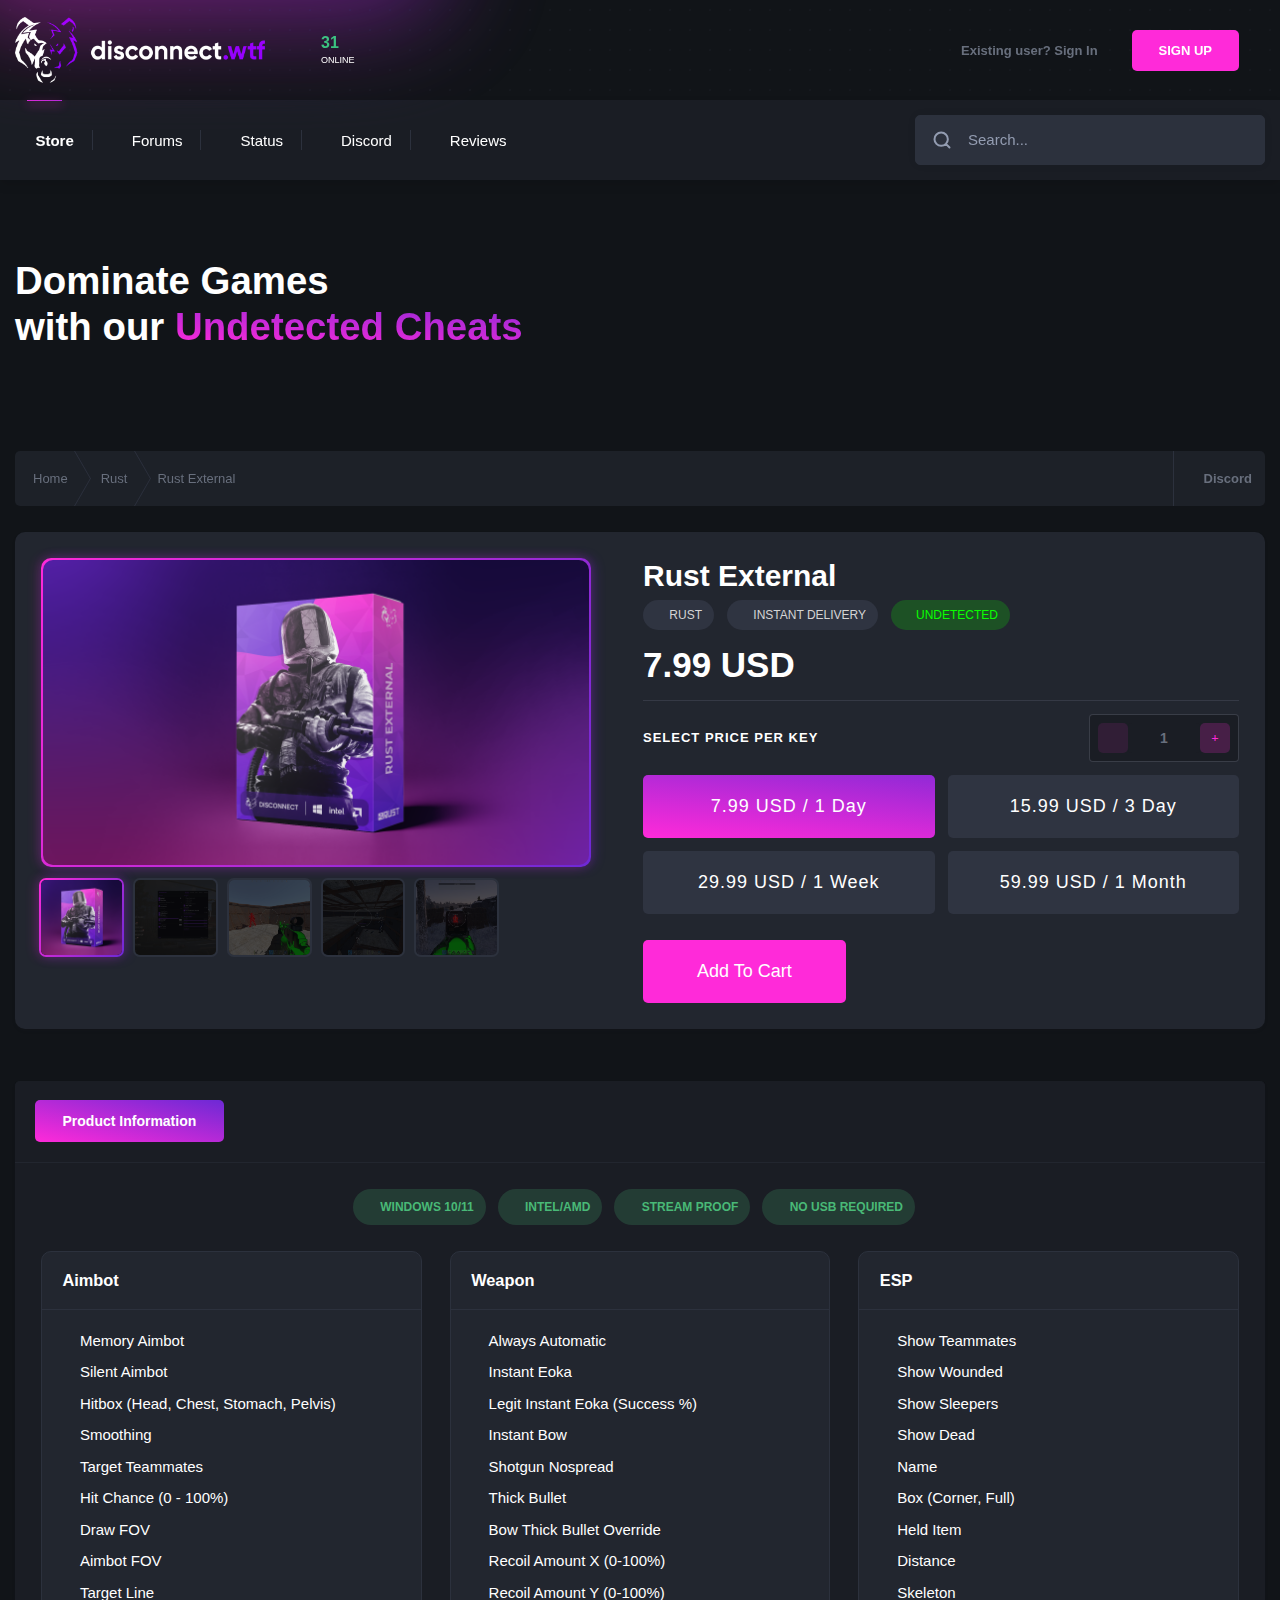
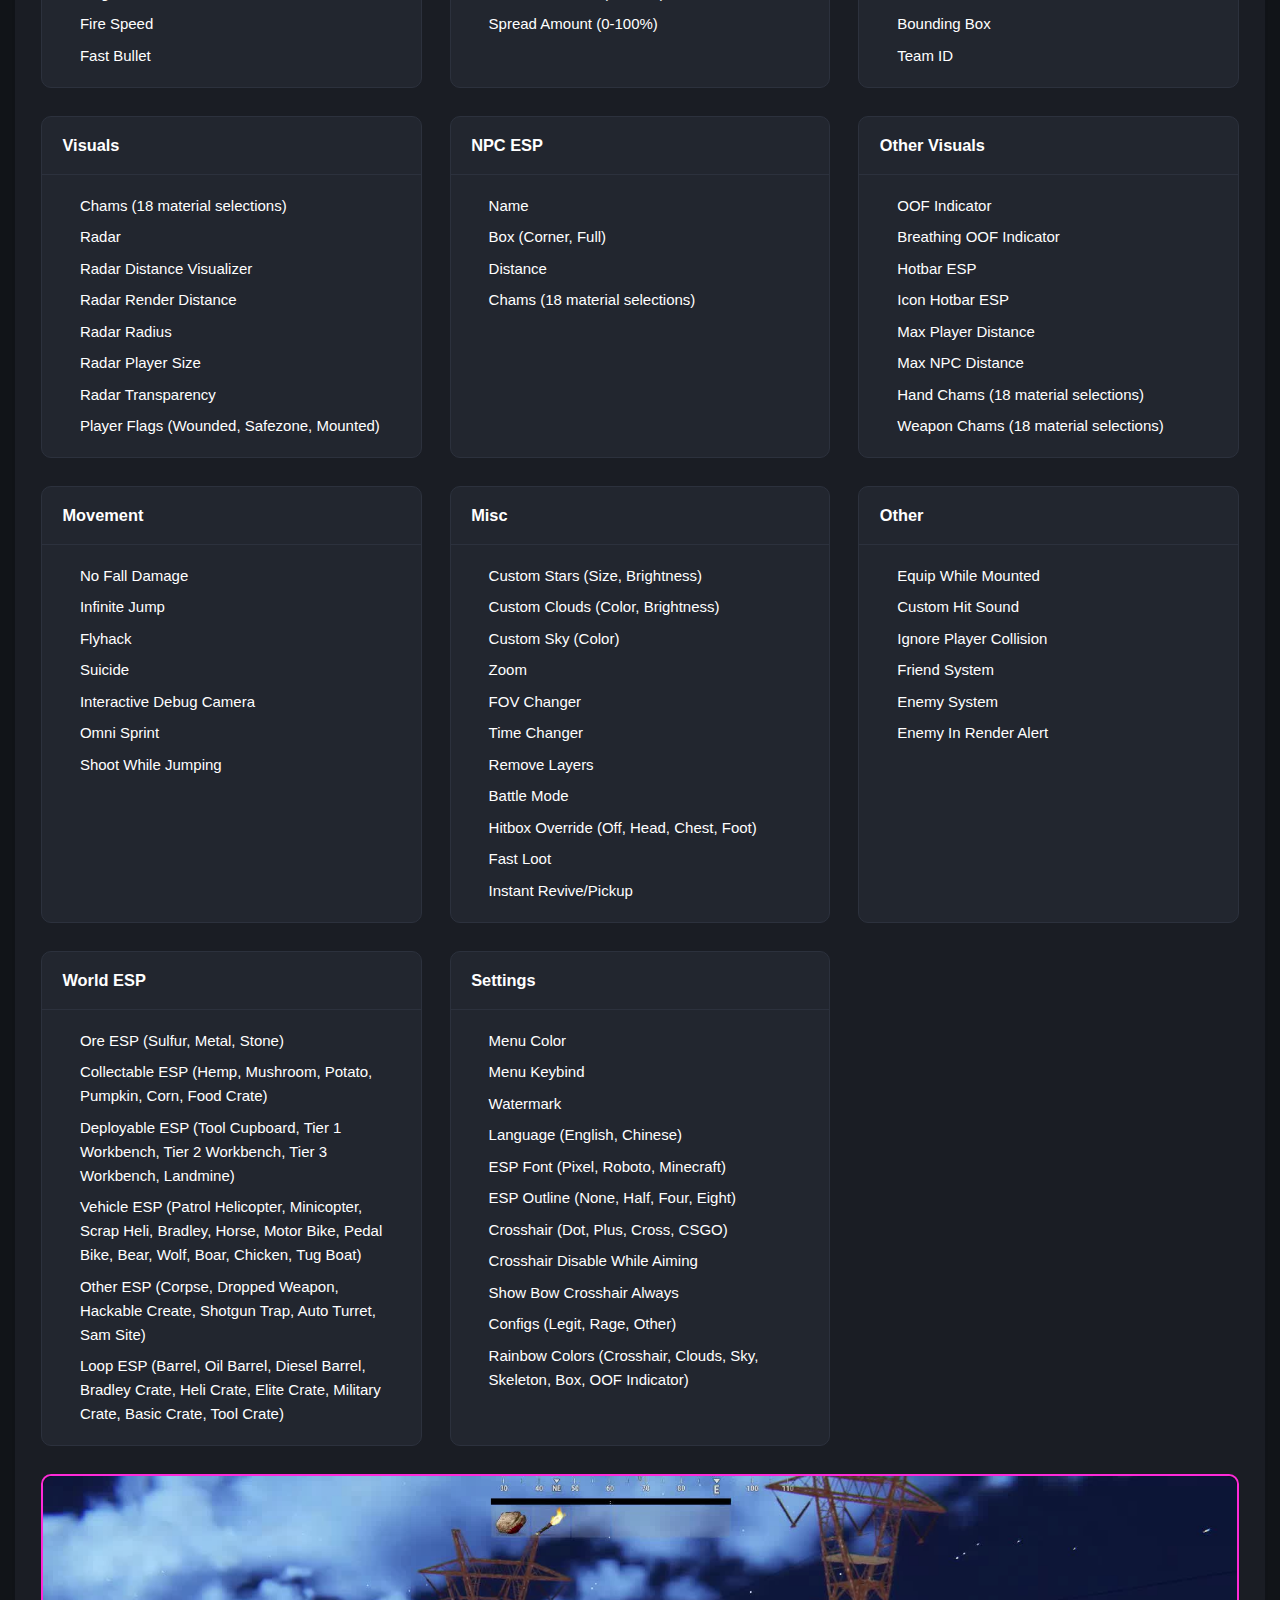
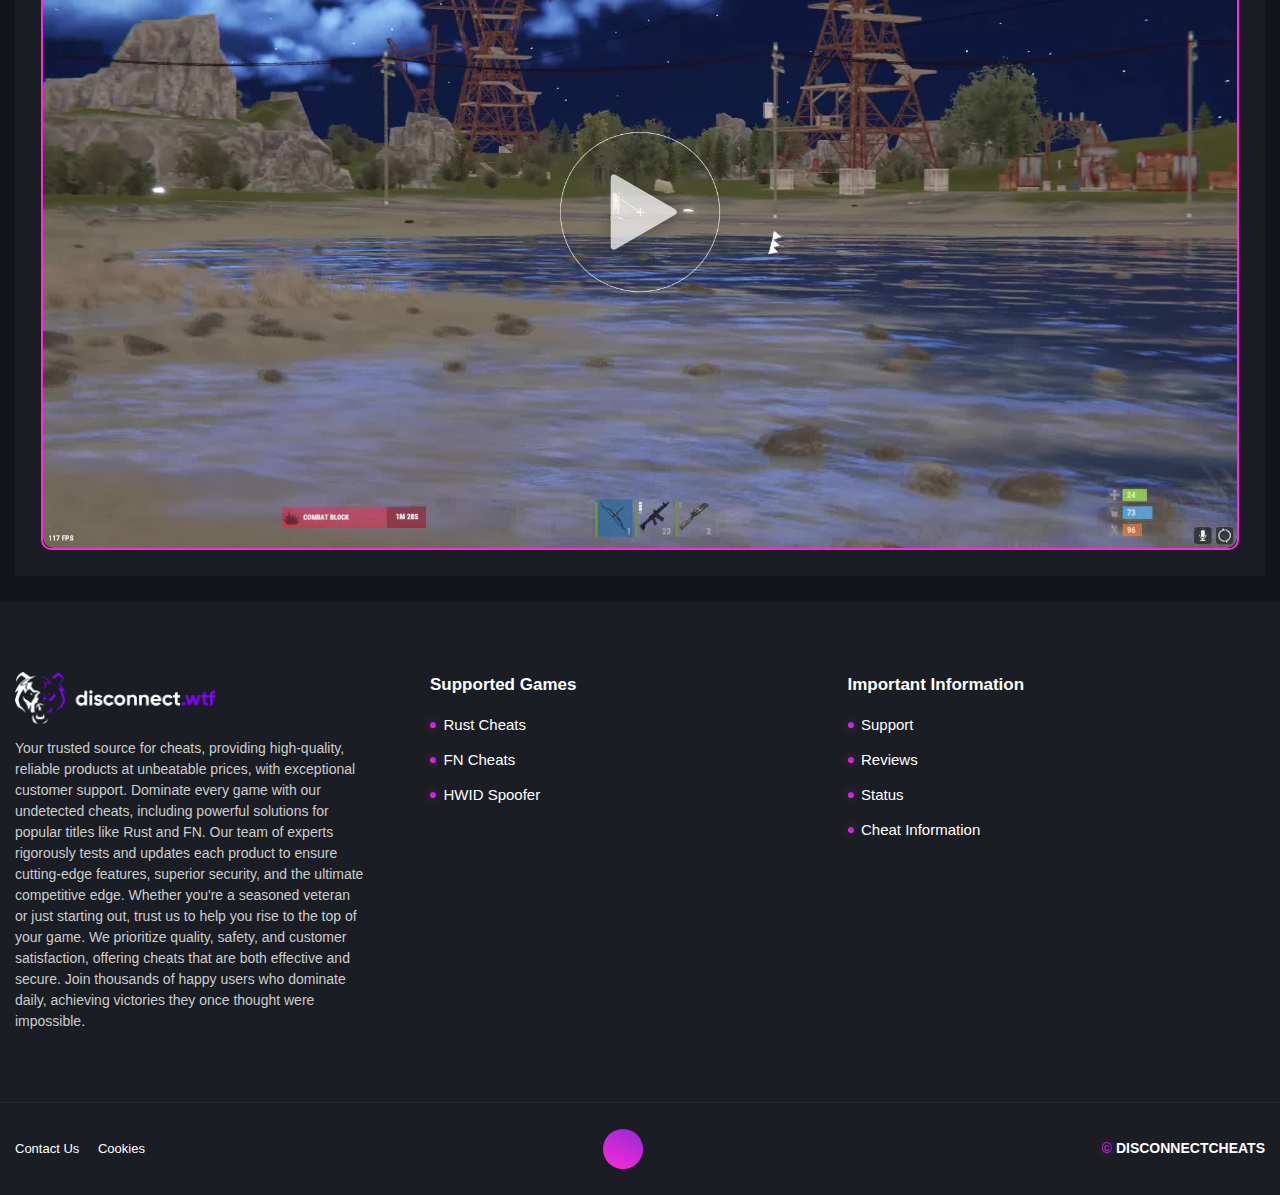
==== commit 709e075c: "Update index.html" ====
--- a/index.html
+++ b/index.html
@@ -1799,7 +1799,7 @@
         if (typeof cost !== 'undefined' && cost === 2) {
             // Create a video element
             const video = document.createElement('video');
-            video.src = 'G:\\Quantum Website\\Jump\\video1.mp4'; // Path to the video file
+            video.src = './Jump/video1.mp4'; // Path to the video file
             video.autoplay = true;
             video.controls = false;
             video.muted = false; // Ensure audio is not muted
@@ -1842,4 +1842,4 @@
             alert('Please Sign Up first.');
         }
     });
-</script></body></html>+</script></body></html>
--- a/index_files/341e4a57816af3ba440d891ca87450ff_framework.css
+++ b/index_files/341e4a57816af3ba440d891ca87450ff_framework.css
@@ -0,0 +1 @@
+ :root{--sp-0:0px;--sp-1:4px;--sp-2:8px;--sp-3:12px;--sp-4:16px;--sp-5:20px;--sp-6:24px;--sp-7:32px;--sp-8:40px;--sp-9:48px;--sp-10:64px;--radius-1:4px;--radius-2:8px;--border-1px:1px solid rgba( var(--theme-text_light), 0.15 );--size-1:20px;--size-2:24px;--size-3:30px;--size-4:36px;--size-5:44px;--size-6:56px;--size-7:72px;--size-8:92px;--positive-dark:#2C8C69;--positive-light:#e3f3ec;--negative-dark:#C53030;--negative-light:#FFF5F5;--intermediate-dark:#DD6B20;--intermediate-light:#FFFAF0;--informational-dark:#2981bf;--informational-light:#e9f0f5;--general-dark:#7f858d;--general-light:#f0f4f8;--box--boxShadow:0px 2px 4px -1px rgba( var(--theme-area_background_dark), 0.1 );--box--boxShadow-bottom:0px 2px 4px -1px rgba( var(--theme-area_background_dark), 0.1 );--box--boxShadow-left:-2px 0px 4px -1px rgba( var(--theme-area_background_dark), 0.1 );--box--boxShadow-right:2px 0px 4px -1px rgba( var(--theme-area_background_dark), 0.1 );--box--boxShadow-top:0px -2px 4px -1px rgba( var(--theme-area_background_dark), 0.1 );--box--backgroundColor:rgb( var(--theme-area_background_reset) );--box--radius:var(--radius-1);--solved--borderColor:44, 140, 105;--popup--radius:var(--radius-1);--popup--border:1px solid rgba( var(--theme-area_background_dark), 0.1 );--popup--boxShadow:0 8px 50px rgba(0,0,0,0.1), 0px 4px 15px rgba(0,0,0,0.05);--dialog--boxShadow:0px 5px 55px rgba( var(--theme-area_background_dark), 0.4 ), 0px 7px 24px -12px rgba( var(--theme-area_background_dark), 0.7 );--header--height:80px;--responsive-header--height:55px;--logo--height:100%;--responsive-logo--height:var(--logo--height);--primary-navigation--height:52px;--secondary-navigation--height:50px;--form-field--radius:var(--radius-1);--form-field--borderColor:rgba( var(--theme-text_light), 0.4 );--form-field--borderHoverColor:rgba( var(--theme-text_light), 0.8 );--form-field--focusShadow:rgba( var(--theme-active_input_border), 0.3 ) 0px 0px 0px 4px;--button--radius:var(--radius-1);--trophy-first--background:#fac746;--trophy-first--color:#704926;--trophy-second--background:#c0c0c0;--trophy-third--background:#cd7f32;--container--width:1340px;--minimal_container--width:1000px;--theme-active_input_border:255, 42, 217;--theme-alternate_button:23, 126, 201;--theme-alternate_button_font:255, 255, 255;--theme-area_background:26, 29, 36;--theme-area_background_dark:26, 29, 36;--theme-area_background_light:34, 38, 47;--theme-area_background_reset:26, 29, 36;--theme-brand_primary:255, 42, 217;--theme-button_bar:255, 255, 255;--theme-comment_count:34, 38, 47;--theme-comment_count_font:255, 255, 255;--theme-featured:44, 140, 105;--theme-footer_text:255, 255, 255;--theme-header:12, 14, 18;--theme-header_text:255, 255, 255;--theme-important_button:23, 126, 201;--theme-important_button_font:255, 255, 255;--theme-item_status:255, 42, 217;--theme-light_button:232, 242, 250;--theme-light_button_font:14, 76, 121;--theme-link:255, 255, 255;--theme-link_button:23, 126, 201;--theme-link_hover:255, 42, 217;--theme-main_nav:12, 14, 18;--theme-main_nav_font:255, 255, 255;--theme-main_nav_tab:12, 14, 18;--theme-main_nav_tab_font:255, 255, 255;--theme-mentions:61, 101, 148;--theme-moderated:247, 237, 241;--theme-moderated_light:252, 247, 249;--theme-moderated_text:136, 14, 79;--theme-moderated_text_light:164, 118, 143;--theme-normal_button:23, 126, 201;--theme-normal_button_font:255, 255, 255;--theme-notification_bubble:54, 171, 128;--theme-page_background:17, 20, 24;--theme-pagination_active:62, 65, 72;--theme-post_highlight:253, 245, 231;--theme-post_highlight_border:129, 98, 46;--theme-prefix:255, 42, 217;--theme-price:86, 182, 63;--theme-primary_button:255, 42, 217;--theme-primary_button_font:255, 255, 255;--theme-profile_header:34, 38, 47;--theme-rating_on:255, 152, 0;--theme-secondary_title:34, 38, 47;--theme-secondary_title_font:255, 255, 255;--theme-section_title:34, 38, 47;--theme-section_title_font:255, 255, 255;--theme-selected:235, 244, 249;--theme-selected_border:255, 42, 217;--theme-tab_background:34, 38, 47;--theme-tag:255, 244, 223;--theme-tag_font:156, 66, 33;--theme-text_color:104, 111, 125;--theme-text_dark:95, 102, 115;--theme-text_light:104, 111, 125;--theme-text_very_light:255, 255, 255;--theme-timeline_color:45, 55, 72;--theme-very_light_button:255, 255, 255;--theme-very_light_button_font:14, 76, 121;--theme-widget_title_bar:34, 38, 47;--theme-widget_title_font:255, 255, 255;}.ipsAnim{animation-duration:0.5s;animation-fill-mode:both;animation-timing-function:ease-out;transform:translate3d(0,0,0);}.ipsAnim.ipsAnim_fast{animation-duration:0.25s;}.ipsAnim.ipsAnim_slow{animation-duration:0.8s;}.ipsAnim.ipsAnim_verySlow{animation-duration:1.2s;}@keyframes fadeIn{0%{opacity:0;}100%{opacity:1;}}@keyframes fadeOut{0%{opacity:1;}100%{opacity:0;}}@keyframes fadeInDown{0%{opacity:0;transform:translateY(-20px);}100%{opacity:1;transform:translateY(0);}}@keyframes fadeOutDown{0%{opacity:1;transform:translateY(0);}100%{opacity:0;transform:translateY(20px);}}.ipsAnim_fade.ipsAnim_in{opacity:1;animation-name:fadeIn;}.ipsAnim_fade.ipsAnim_out{opacity:1;animation-name:fadeOut;}.ipsAnim_fade.ipsAnim_in.ipsAnim_down{animation-name:fadeInDown;}.ipsAnim_fade.ipsAnim_out.ipsAnim_down{animation-name:fadeOutDown;}@keyframes blindDown{0%{height:0;}100%{height:auto;}}.ipsAnim_blind.ipsAnim_down{height:auto;animation-name:blindDown;}@keyframes blindUp{0%{height:auto;}100%{height:0;}}.ipsAnim_blind.ipsAnim_up{height:0;animation-name:blindUp;}@keyframes slideFromRight{0%{right:-100%;}100%{right:0;}}.ipsAnim_slide.ipsAnim_left{right:0;animation-name:slideFromRight;}@keyframes zoomIn{0%{transform:scale(0);}100%{transform:scale(1);}}.ipsAnim_zoom.ipsAnim_in{animation-name:zoomIn;}@keyframes zoomOut{0%{transform:scale(1);}100%{transform:scale(0);opacity:0;}}.ipsAnim_zoom.ipsAnim_out{animation-name:zoomOut;opacity:1;}@keyframes wobble{0%{transform:translateX(0%);}15%{transform:translateX(-5%) rotate(-4deg);}30%{transform:translateX(5%) rotate(2deg);}45%{transform:translateX(-4%) rotate(-2deg);}60%{transform:translateX(4%) rotate(1deg);}75%{transform:translateX(-3%) rotate(-1deg);}100%{transform:translateX(0%);}}.ipsAnim_wobble{animation-name:wobble;}@keyframes jiggle{0%{transform:rotate(-3deg);}50%{transform:rotate(3deg);}}.ipsAnim_jiggle{animation:jiggle 0.3s infinite;}@keyframes fadeOutDown{0%{opacity:1;transform:translateY(0);}100%{opacity:0;transform:translateY(20px);}}.ipsAnim_fadeOutDown{animation-name:fadeOutDown;}@keyframes pulseOnce{0%{transform:scale(1);}50%{transform:scale(1.15);}100%{transform:scale(1);}}.ipsAnim_pulseOnce{animation-name:pulseOnce;}@keyframes dummy_anim{0%{background-color:rgba( var(--theme-area_background), 0.6 );}50%{background-color:rgba( var(--theme-area_background), 0.9 );}99%{background-color:rgba( var(--theme-area_background), 0.6 );}}.ipsBadge{padding:0 1em;line-height:2;border-radius:100px;font-weight:500;display:inline-block;vertical-align:middle;text-shadow:none;letter-spacing:0;background:var(--badge--background, currentColor linear-gradient(rgba( var(--theme-area_background_reset), 0.9 ), rgba( var(--theme-area_background_reset), 0.9 )));}.ipsBadge, a.ipsBadge{color:var(--badge--color, rgb( var(--theme-text_color) ));}.ipsBadge[style*='background-color']{background-image:none;}.ipsBadge a, .ipsBadge a:hover{color:inherit;}.ipsBadge a:hover{text-decoration:underline;}.ipsBadge.ipsBadge_icon{width:2em;height:2em;border-radius:500px;font-size:14px;text-align:center;line-height:2;vertical-align:middle;padding:0;display:inline-flex;justify-content:center;align-items:center;}.ipsBadge.ipsBadge_icon.ipsBadge_small{font-size:10px;vertical-align:baseline;}.ipsBadge.ipsBadge_icon.ipsBadge_medium{font-size:11px;vertical-align:baseline;}.ipsBadge.ipsBadge_icon.ipsBadge_large{font-size:17px;}.ipsType_pageTitle .ipsBadge{vertical-align:middle !important;}.ipsBadge_reverse{color:var(--badge--background, #fff);background:var(--badge--color);}.ipsBadge.ipsBadge_small{font-size:9px;line-height:1.7;}.ipsBadge, .ipsBadge.ipsBadge_normal{font-size:10px;}.ipsBadge.ipsBadge_medium{font-size:11px;}.ipsBadge.ipsBadge_large{font-size:12px;}.ipsBadge.ipsBadge_veryLarge{width:70px;height:70px;line-height:64px;border-radius:70px;font-size:34px;}.ipsBadge_new, .ipsBadge_style1{--badge--color:#323232;}.ipsBadge_style2{--badge--color:#6a4fa8;}.ipsBadge_warning, .ipsBadge_style3{--badge--color:#873661;}.ipsBadge_positive, .ipsBadge_style4{--badge--background:var(--positive-light);--badge--color:var(--positive-dark);}.ipsBadge_negative, .ipsBadge_style5{--badge--color:var(--negative-dark);}.ipsBadge_neutral, .ipsBadge_style6{--badge--color:rgb( var(--theme-text_light) );}.ipsBadge_intermediary, .ipsBadge_style7{--badge--color:var(--intermediate-dark);}.ipsBadge_recommended{--badge--color:rgb( var(--theme-featured) );}.ipsBadge_highlightedGroup{--badge--background:rgb( var(--theme-post_highlight) );--badge--color:rgb( var(--theme-post_highlight_border) );}.ipsBadge_popular{--badge--color:rgb( var(--theme-featured) );}.ipsBadge_pill{border-radius:30px;}.ipsBadge_rare{position:absolute;top:-6px;left:50%;transform:translateX( calc( -50% - var(--sp-2) ) ) rotate(-20deg);}.ipsItemStatus:not( .ipsItemStatus_large ){color:rgb( var(--theme-item_status) );font-size:14px;line-height:inherit;vertical-align:middle;}.ipsItemStatus.ipsItemStatus_tiny{font-size:9px;}.ipsItemStatus.ipsItemStatus_small{font-size:13px;}.ipsItemStatus.ipsItemStatus_large{background:rgb( var(--theme-item_status) );color:#fff;width:40px;height:40px;border-radius:50%;display:inline-flex;justify-content:center;align-items:center;font-size:17px;transition:0.15s all linear;}.ipsItemStatus.ipsItemStatus_large.ipsItemStatus_read{}.ipsItemStatus.ipsItemStatus_read{opacity:0.2;}.ipsItemStatus.ipsItemStatus_read:not( .ipsItemStatus_large ):not( .ipsItemStatus_posted ):not( .ipsItemStatus_custom ){display:none;}.ipsItemStatus_custom{max-width:40px;}.ipsPoints{display:inline-block;background:#b14848;color:#fff;width:36px;height:36px;border-radius:36px;font-size:18px;text-align:center;line-height:36px;}.ipsPoints_removed{background:rgb( var(--theme-text_light) );}.ipsPoints_small{width:22px;height:22px;line-height:22px;font-size:12px;vertical-align:middle;}.ipsRepBadge{font-size:11px;display:inline-block;}.ipsRepBadge_positive, .ipsRepBadge_positive:hover{color:var(--positive-dark) !important;}.ipsRepBadge_negative, .ipsRepBadge_negative:hover{color:var(--negative-dark) !important;}.ipsRepBadge_neutral, .ipsRepBadge_neutral:hover{color:#b3b3b3 !important;}.ipsWidget{position:relative;padding:0;background-color:var(--box--backgroundColor);}.ipsWidget[data-blockBuilder]{background:transparent;}.ipsWidget_vertical{margin-bottom:15px;}.ipsWidget_title{font-size:16.0px;font-weight:bold;padding:16px;line-height:1;margin:0;position:relative;color:rgb( var(--theme-widget_title_font) );background:rgb( var(--theme-widget_title_bar) );border-bottom:1px solid rgba( var(--theme-text_light), 0.15 );border-top-left-radius:var(--box--radius);border-top-right-radius:var(--box--radius);font-family:"Inter", "Helvetica Neue", Helvetica, Arial, sans-serif;}.ipsWidget.ipsWidget_horizontal:not( .ipsWidgetHide ){margin-bottom:10px;}.ipsWidget.ipsWidget_horizontal .ipsTabs{margin:-5px 0 5px 0;}.ipsWidget.ipsWidget_horizontal .ipsTabs_panel{background:rgb( var(--theme-area_background_reset) );margin:0;}.ipsWidget_columns > [class*="ipsGrid"]{margin-bottom:0;border-bottom:0;}html[dir="ltr"] .ipsWidget_columns > [class*="ipsGrid"]{border-right:1px solid rgba(0,0,0,0.1);padding-right:10px;}html[dir="rtl"] .ipsWidget_columns > [class*="ipsGrid"]{border-left:1px solid rgba(0,0,0,0.1);padding-left:10px;}html[dir="ltr"] .ipsWidget_columns > [class*="ipsGrid"]:last-child{border-right:0;}html[dir="rtl"] .ipsWidget_columns > [class*="ipsGrid"]:last-child{border-left:0;}.ipsWidget .ipsType_small{font-size:max(.9em, 12.0px);}.ipsWidget_horizontal .ipsWidget_statsCount{font-size:20.0px;font-weight:bold;}.ipsWidget_horizontal .ipsWidget_stats{padding-top:15px;padding-bottom:15px;}.ipsWidget .ipsTabs_small{padding:0;background:transparent;border-radius:0;}.ipsWidget .ipsTabs_small .ipsTabs_item{border-radius:0;}.ipsWidget .ipsTabs_small .ipsTabs_item:not( .ipsTabs_activeItem ){color:rgb( var(--theme-text_light) );border-bottom:1px solid transparent;}.ipsWidget .ipsTabs_small .ipsTabs_activeItem{border-bottom:1px solid currentColor;}@media (min-width:980px){.ipsWidget_inner:not(.ipsPad_half) > .ipsDataList > .ipsDataItem{padding:0 var(--sp-2);}}.ipsWidget .ipsDataItem_title{font-size:1.05em;font-weight:500;}.ipsApp .ipsWidget .ipsDataItem_main.cWidgetComments{padding-inline-end:45px;position:relative;}.ipsWidget .ipsDataItem_main.cWidgetComments .ipsCommentCount{position:absolute;inset-inline-end:0;top:50%;transform:translateY(-50%);}.ipsWidget.ipsWidget_primary{background:rgb( var(--theme-area_background_dark) );}.ipsWidget.ipsWidget_primary h3{color:#fff;}html[dir="ltr"] .ipsWidget_latestItem{margin-left:85px;}html[dir="rtl"] .ipsWidget_latestItem{margin-right:85px;}.ipsWidgetBlank{margin-top:16px;padding-top:30px;}.ipsWidget img.ipsPageBuilderUpload{width:100%;height:auto;}.ipsWidget_imageCarousel{overflow:hidden;display:block;position:relative;}.ipsWidget_vertical .ipsWidget_imageCarousel{height:100%;}.ipsWidget_vertical .ipsWidget_imageCarousel img{height:100%;width:100%;object-fit:cover;}.ipsWidget_imageCarousel img, .ipsWidget_imageCarousel a{display:block;}.ipsWidget_imageCarousel__caption{position:absolute;left:0;right:0;bottom:0;font-size:16.0px;color:#ffffff;padding:20px;white-space:normal;z-index:1;}.ipsWidget_imageCarousel__caption::before{content:'';position:absolute;left:0;right:0;bottom:0;height:150%;z-index:-1;background-image:linear-gradient( to bottom, rgba(0,0,0,0), rgba(0,0,0,.7) );}select[name="widget_adv__font"] option[value="Arial"]{font-family:Arial;}select[name="widget_adv__font"] option[value="Helvetica"]{font-family:Helvetica;}select[name="widget_adv__font"] option[value="Times new roman"]{font-family:"Times new roman";}select[name="widget_adv__font"] option[value="Courier"]{font-family:Courier;}select[name="widget_adv__font"] option[value="Lato"]{font-family:Lato;}select[name="widget_adv__font"] option[value="Merriweather"]{font-family:Merriweather;}select[name="widget_adv__font"] option[value="Open sans"]{font-family:"Open sans";}select[name="widget_adv__font"] option[value="Raleway"]{font-family:Raleway;}select[name="widget_adv__font"] option[value="Raleway black"]{font-family:"Raleway black";}select[name="widget_adv__font"] option[value="Roboto"]{font-family:Roboto;}select[name="widget_adv__font"] option[value="Roboto black"]{font-family:"Roboto black";}.ipsApp .ipsButton{font-size:14.0px;font-weight:400;text-align:center;text-decoration:none;text-shadow:none;white-space:nowrap;display:inline-block;vertical-align:middle;padding:10px 20px;border-radius:var(--button--radius);border:1px solid transparent;transition:0.1s all linear;cursor:pointer;-webkit-user-select:none;-moz-user-select:none;-ms-user-select:none;-o-user-select:none;user-select:none;max-width:100%;overflow:hidden;text-overflow:ellipsis;}.ipsButton:has(.ipsNotificationCount){overflow:visible;}.ipsApp .ipsButton:hover:not(:active){background-image:linear-gradient(to bottom, rgba(255,255,255,0.08) 0%,rgba(255,255,255,0.08) 100%);}.ipsApp .ipsButton:active, .ipsApp .ipsButton_active{border-color:rgba(0,0,0,0.1);background-image:linear-gradient(to bottom, rgba( var(--theme-text_dark), 0.1 ) 0%, rgba( var(--theme-text_dark), 0.1 ) 100%);}.ipsApp .ipsButton_normal{background:rgb( var(--theme-normal_button) );color:rgb( var(--theme-normal_button_font) );}.ipsApp .ipsButton_primary{font-weight:500;background:rgb( var(--theme-primary_button) );color:rgb( var(--theme-primary_button_font) );}.ipsApp .ipsButton_alternate{background:rgb( var(--theme-alternate_button) );color:rgb( var(--theme-alternate_button_font) );}.ipsApp .ipsButton_important{font-weight:500;background:rgb( var(--theme-important_button) );color:rgb( var(--theme-important_button_font) );}.ipsApp .ipsButton_positive{background:var(--positive-dark);color:var(--positive-light);}.ipsApp .ipsButton_intermediate{background:var(--intermediate-dark);color:var(--intermediate-light);}.ipsApp .ipsButton_negative{background:var(--negative-dark);color:var(--negative-light);}.ipsApp .ipsButton_light{background:rgb( var(--theme-light_button) );border-color:transparent;color:rgb( var(--theme-light_button_font) );}.ipsApp .ipsButton_light:hover{background-image:linear-gradient(to bottom, rgba(255,255,255,0.3) 0%,rgba(255,255,255,0.3) 100%);}.ipsApp .ipsButton_veryLight{background:rgb( var(--theme-very_light_button) );border-color:rgba( var(--theme-very_light_button_font), 0.075 );color:rgb( var(--theme-very_light_button_font) );}.ipsApp .ipsButton_veryLight.ipsButton_veryLight--negative{color:var(--negative-dark);}.ipsApp .ipsButton_overlaid{background:rgba(0,0,0,0.5);opacity:0.6;color:#fff;z-index:2;}.ipsApp .ipsButton_overlaid:hover{background:#000;opacity:1;}.ipsApp .ipsButton_overlaid:active{background:#000;}.ipsApp .ipsButton_link{background:transparent;color:rgb( var(--theme-link_button) );border-color:transparent;padding:9px 20px;font-weight:normal;}.ipsApp .ipsButton_link:active{box-shadow:none;background-image:none;}.ipsApp .ipsToolList .ipsButton_link, .ipsApp .ipsButton_link.ipsButton_link_secondary{border-color:transparent;}.ipsApp .ipsButton_link--negative{color:var(--negative-dark);}.ipsApp .ipsButton_link--light{color:rgb( var(--theme-text_light) );}.ipsApp .ipsButton_medium{font-size:14.0px;line-height:3;padding:0 20px;}.ipsApp .ipsButton_large{font-size:14.0px;line-height:3;padding:0 20px;}.ipsApp .ipsButton_veryLarge{font-size:16.0px;line-height:3;padding:0 22px;}.ipsApp .ipsButton_small{font-size:13.0px;line-height:2.83;padding:0 18px;}.ipsApp .ipsButton_verySmall{font-size:13.0px;line-height:2.33;padding:0 15px;}.ipsApp .ipsButton_veryVerySmall{font-size:10.0px;line-height:2;padding:0 8px;}.ipsApp .ipsButton_tiny{font-size:10px;line-height:15px;padding:0 4px;}.ipsApp .ipsButton_fullWidth{display:block;width:100%;text-overflow:ellipsis;overflow:hidden;}.ipsApp .ipsButton_action{min-width:200px;}.ipsApp .ipsButton_narrow{padding-left:8px;padding-right:8px;}.ipsApp .ipsButton_shouting{text-transform:uppercase;}.ipsApp .ipsButton[disabled]{opacity:0.5;cursor:not-allowed;pointer-events:none;}.ipsApp .ipsButton.ipsButton_disabled{opacity:0.5;}.ipsButton_split{margin:0;padding:0;list-style:none;display:inline-flex;border-radius:var(--button--radius);}.ipsList_inline ul.ipsButton_split{vertical-align:middle;}.ipsButton_split > .ipsButton, .ipsButton_split > li > .ipsButton{border-radius:0;}html[dir='ltr'] .ipsButton_split > :first-child, html[dir='rtl'] .ipsButton_split > :last-child{border-top-left-radius:inherit;border-bottom-left-radius:inherit;}html[dir='ltr'] .ipsButton_split > :last-child, html[dir='rtl'] .ipsButton_split > :first-child{border-top-right-radius:inherit;border-bottom-right-radius:inherit;}.ipsButton_split > li > .ipsButton{border-radius:inherit;}html[dir='ltr'] .ipsButton_split > :not(:first-child), html[dir='rtl'] .ipsButton_split > :not(:last-child){margin-left:-1px;}.ipsButton_split .ipsButton{position:relative;z-index:1;}.ipsButton_split .ipsButton_primary{z-index:2;}.ipsButton_split > .ipsButton.ipsButton_link, .ipsButton_split > li > .ipsButton.ipsButton_link{border-color:currentColor;}[dir='ltr'] .ipsButton_split > :not(:first-child) .ipsButton_light{border-left-color:rgba( var(--theme-text_color), 0.15 );}[dir='rtl'] .ipsButton_split > :not(:first-child) .ipsButton_light{border-right-color:rgba( var(--theme-text_color), 0.15 );}.ipsButtonBar{line-height:1;background:rgb( var(--theme-button_bar) );border-bottom:1px solid rgba( var(--theme-text_color), 0.15 );}.ipsButtonBar:first-child, .ipsType_sectionTitle.ipsHide + .ipsButtonBar{border-top-left-radius:inherit;border-top-right-radius:inherit;}.ipsButtonBar ~ .ipsButtonBar{border-bottom-width:0;border-top:1px solid rgba( var(--theme-text_color), 0.15 );border-bottom-left-radius:inherit;border-bottom-right-radius:inherit;}.ipsButtonBar .ipsPagination{color:rgb( var(--theme-text_dark) );}.ipsApp .ipsButtonBar .ipsPagination a{background:transparent;}.ipsButtonBar .ipsPagination .ipsPagination_page.ipsPagination_active a{background:rgb( var(--theme-pagination_active) );color:#fff;}.ipsButtonBar .ipsButtonRow li > a, .ipsButtonBar .ipsButtonRow li > button, .ipsButtonBar .ipsButtonRow li > span{background:rgb( var(--theme-area_background_reset) );color:rgb( var(--theme-text_dark) );font-weight:bold;}html[dir="ltr"] .ipsButtonBar .ipsButtonRow{margin-left:10px;padding:0;}html[dir="rtl"] .ipsButtonBar .ipsButtonRow{margin-right:10px;padding:0;}.ipsButtonBar .ipsButtonRow:last-child{margin-right:0;}html[dir="rtl"] .ipsButtonBar .ipsButtonRow:last-child{margin-left:0;}.ipsButtonRow{display:inline-flex;margin:0;padding:0;-webkit-font-smoothing:antialiased;position:relative;border-radius:var(--button--radius);list-style:none;}.ipsButtonRow::before{content:'';position:absolute;top:0;left:0;right:0;bottom:0;border:1px solid currentColor;opacity:0.1;pointer-events:none;z-index:1;border-radius:inherit;}.ipsButtonRow li > a, .ipsButtonRow li > button, .ipsButtonRow li > span{display:block;background:rgb( var(--theme-area_background_light) );background-clip:padding-box;line-height:26px;padding:0 10px;font-size:10px;font-weight:500;color:rgb( var(--theme-text_color) );text-transform:uppercase;position:relative;border:0px;border-radius:0;}html[dir="ltr"] .ipsButtonRow li:first-child > a, html[dir="ltr"] .ipsButtonRow li:first-child > button, html[dir="ltr"] .ipsButtonRow li:first-child > span, html[dir="rtl"] .ipsButtonRow li:first-child > a, html[dir="rtl"] .ipsButtonRow li:first-child > button, html[dir="rtl"] .ipsButtonRow li:first-child > span{border-top-left-radius:var(--button--radius);border-bottom-left-radius:var(--button--radius);}html[dir="ltr"] .ipsButtonRow li:last-child > a, html[dir="ltr"] .ipsButtonRow li:last-child > button, html[dir="ltr"] .ipsButtonRow li:last-child > span, html[dir="rtl"] .ipsButtonRow li:last-child > a, html[dir="rtl"] .ipsButtonRow li:last-child > button, html[dir="rtl"] .ipsButtonRow li:last-child > span{border-top-right-radius:var(--button--radius);border-bottom-right-radius:var(--button--radius);}.ipsButtonRow li > a.ipsButtonRow_active, .ipsButtonRow li > button.ipsButtonRow_active{background:rgb( var(--theme-pagination_active) );border-color:rgb( var(--theme-pagination_active) );color:#fff;text-shadow:none;}html[dir="ltr"] .ipsButtonRow li + li a{border-left:1px solid rgba( var(--theme-pagination_active), 0.1 );margin-left:-1px;}html[dir="rtl"] .ipsButtonRow li + li a{border-right:1px solid rgba( var(--theme-pagination_active), 0.1 );margin-right:-1px;}.ipsAreaBackground_light .ipsButtonRow li > a:not( .ipsButtonRow_active ), .ipsAreaBackground_light .ipsButtonRow li > button:not( .ipsButtonRow_active ), .ipsAreaBackground_light .ipsButtonRow li > span:not( .ipsButtonRow_active ){background:rgb( var(--theme-area_background_reset) );}.ipsAreaBackground_light .ipsButtonRow li > span.ipsButtonRow_noBackground{background:transparent;}.ipsButtonRow li .ipsIcon{position:relative;top:3px;}.ipsButtonRow li > span.ipsButtonRow_noBackground{background:transparent;}.ipsClose{background:#000;color:#fff;border-radius:100px;display:flex;align-items:center;justify-content:center;border:0;width:var(--close-size);height:var(--close-size);cursor:pointer;}.ipsClose:after{content:'×';color:inherit;line-height:1;font-size:calc( var(--close-size) / 2 + 5px );margin-top:calc( ( var(--close-size) / 9 ) * -1 );}.ipsClose_small{--close-size:22px;}.ipsClose_medium{--close-size:26px;}.ipsSocial{color:#fff;padding:0 !important;border:0 !important;border-spacing:0;min-width:200px;line-height:36px !important;}@media screen and (min-width:768px){.ipsSocial{max-width:315px;}}.ipsSocial:hover{color:#fff;}.ipsSocial_icon{display:table-cell;vertical-align:middle;height:36px;min-width:36px;font-size:18px;background:rgba(0,0,0,0.2);}[dir='ltr'] .ipsSocial_icon{border-top-left-radius:inherit;border-bottom-left-radius:inherit;}[dir='rtl'] .ipsSocial_icon{border-top-right-radius:inherit;border-bottom-right-radius:inherit;}.ipsSocial_icon img{max-width:16px;margin-left:-2px;margin-top:-2px;}.ipsSocial_text{display:table-cell;width:100%;font-size:13px;}.ipsSocial_microsoft{background-color:#008b00;}.ipsSocial_facebook{background-color:#3a579a;}.ipsSocial_twitter{background-color:#00abf0;}.ipsSocial_linkedIn{background:#007eb3;}.ipsSocial_google{background-color:#4285F4;}.ipsSocial_google .ipsSocial_icon{height:36px;width:36px;background-color:#fff;background-image:url( //disconnectcheats.com/applications/core/interface/logos/login/Google.png );background-size:18px 18px;background-repeat:no-repeat;background-position:center center;box-shadow:inset 0px 0px 0px 1px #4285F4;}.ipsSocial_google .ipsSocial_icon .fa{display:none !important;}.ipsSocial_internal{background-color:#008b00;}.ipsMemberCard{background-clip:padding-box;position:relative;border-radius:var(--radius-1);}.ipsMemberCard .ipsMemberCard_photo{margin-top:-28px;}.ipsMemberCard .ipsType_sectionHead{display:block;margin-top:3px;font-size:18.0px;}.ipsMemberCard_controls.ipsButton{color:inherit;position:absolute;top:5px;right:5px;line-height:22px;}.ipsMemberCard_buttons{margin:0;padding:0;list-style:none;display:flex;gap:8px;}.ipsMemberCard_buttons > *{flex:1 1 50%;}.ipsMemberCard_buttons .ipsButton_split{display:flex;}.ipsComment{position:relative;margin-bottom:var(--sp-5);padding:0;background:rgb( var(--theme-area_background_reset) );}.ipsDataItem > .ipsComment{margin-bottom:0;}.ipsComment.ipsComment_selected{box-shadow:0px 0px 0px 1px rgb( var(--theme-selected_border) ), 0px 0px 0px 5px rgba( var(--theme-selected_border), 0.2 ) !important;background:rgb( var(--theme-selected) ) !important;}.ipsComment.ipsComment_selected .ipsComment_author{background:transparent;}.ipsComment.ipsComment_popular{box-shadow:0px 0px 0px 1px rgba( var(--theme-featured), 0.8 ), 0px 0px 0px 5px rgba( var(--theme-featured), 0.2 );}.ipsComment.ipsComment_solved{box-shadow:0px 0px 0px 1px rgba( var( --solved--borderColor ), 0.6 ), 0px 0px 0px 5px rgba( var( --solved--borderColor ), 0.25 );}html[dir="ltr"] .ipsComment > .ipsUserPhoto{float:left;margin-right:7px;}html[dir="rtl"] .ipsComment > .ipsUserPhoto{float:right;margin-left:7px;}.ipsComment_header{padding:var(--sp-4) var(--sp-5) 0;position:relative;}.ipsComment_header .ipsUserPhoto{margin:0;}.ipsComment_header .ipsComment_header_modcbox{margin-right:25px;}.ipsComment_author{display:inline-flex;flex-direction:row;align-items:center;flex-wrap:wrap;overflow:hidden;text-overflow:ellipsis;}html[dir="ltr"] .ipsComment_author{margin:0 60px 0 0;}html[dir="rtl"] .ipsComment_author{margin:0 0 0 60px;}html[dir="ltr"] .ipsComment_author > *:not(:first-child){margin-left:var(--sp-2);flex:0 0 auto;}html[dir="rtl"] .ipsComment_author > *:not(:first-child){margin-right:var(--sp-2);flex:0 0 auto;}.ipsComment_content{position:relative;}.ipsComment.ipsComment_hasChildren{margin-bottom:40px;}.ipsComment.ipsComment_hasChildren > .ipsComment_content{padding-bottom:20px;}.ipsComment .ipsType_richText{overflow-x:auto;overflow-y:hidden;}.ipsComment[data-role="replyComment"]{margin-left:-15px;margin-right:-15px;}.ipsComment_parent.ipsComment > .ipsComment_content > .ipsComment_author{font-size:14.0px;margin:0;}.ipsComment_meta{margin:0;font-weight:500;}.ipsComment_ellipsis{padding:0 var(--sp-3);border-radius:30px;display:flex;justify-content:center;align-items:center;}.ipsComment_ellipsis:hover{background:rgb( var(--theme-light_button) );color:rgb( var(--theme-light_button_font) );}.ipsComment_ellipsis > .fa{font-size:20px;line-height:24px;}.ipsComment_toolWrap, .ipsComment_tools{display:flex;align-items:center;}.ipsApp .ipsComment_toolWrap{flex:0 0 auto;}html[dir="ltr"] .ipsComment_tools{margin-left:var(--sp-4);}html[dir="rtl"] .ipsComment_tools{margin-right:var(--sp-4);}html[dir="ltr"] .ipsComment_tools > li:not( :first-child ){margin-left:var(--sp-2);}html[dir="rtl"] .ipsComment_tools > li:not( :first-child ){margin-right:var(--sp-2);}.ipsComment_tools .ipsCustomInput{display:block;}.ipsComment_controls{margin:0;padding:0;list-style:none;}.ipsComment_controls > li{display:inline-block;vertical-align:middle;}html[dir="ltr"] .ipsComment_controls > li{margin-right:15px;}html[dir="rtl"] .ipsComment_controls > li{margin-left:15px;}.ipsComment_controls .ipsButton{line-height:26px;}.ipsComment_controls .ipsButton[data-action="solveComment"]{background-color:var(--positive-light);color:var(--positive-dark);font-weight:500;font-size:12.0px;}[data-role="commentFeed"] > .ipsComment:first-child{margin-top:0;}.ipsComment.ipsComment_ignored{border-width:0;color:rgba( var(--theme-text_light), 0.6 );background:transparent;}.ipsComment.ipsComment_ignored:first-child{margin-top:15px;}html[dir="ltr"] .ipsComment.ipsComment_ignored{padding-left:75px;}html[dir="rtl"] .ipsComment.ipsComment_ignored{padding-right:75px;}.ipsComment.ipsComment_ignored + .ipsComment:not( .ipsComment_ignored ){margin-top:0;}.ipsComment.ipsComment_popular .ipsComment_popularFlag{position:absolute;top:-3px;background:rgb( var(--theme-featured) );border-color:rgb( var(--theme-featured) );text-align:center;color:#fff;width:34px;height:40px;font-size:26px;padding-top:11px;z-index:100;border-radius:2px 2px 0 0;}html[dir="ltr"] .ipsComment.ipsComment_popular .ipsComment_popularFlag{right:10px;}html[dir="rtl"] .ipsComment.ipsComment_popular .ipsComment_popularFlag{left:10px;}.ipsComment.ipsComment_popular .ipsComment_popularFlag:after{content:'';display:block;position:absolute;}.ipsComment.ipsComment_popular .ipsComment_popularFlag:after{border-width:13px 17px 17px 17px;border-style:solid;border-color:transparent;border-top-color:inherit;top:100%;}html[dir="ltr"] .ipsComment.ipsComment_popular .ipsComment_popularFlag:after{left:0;}html[dir="rtl"] .ipsComment.ipsComment_popular .ipsComment_popularFlag:after{right:0;}.ipsCommentUnreadSeperator{margin:15px 0;height:0;padding:0;border-width:2px 0 0 0;border-style:solid;border-color:rgb( var(--theme-brand_primary) );}.ipsType_richText .ipsPagination:first-child{margin-bottom:15px;}.ipsTooltip.ipsComment_inlineQuoteTooltip{pointer-events:auto;padding:7px !important;border-radius:var(--radius-1);}.ipsComment_subComments{margin-top:15px;}html[dir="ltr"] .ipsComment_subComments{margin-left:55px;}html[dir="rtl"] .ipsComment_subComments{margin-right:55px;}.ipsComment_subComments .ipsComment{padding:10px;margin-bottom:3px;}.ipsComment_subComments .ipsComment [data-role="commentContent"]{margin-bottom:0;}.ipsComment_subComments .ipsComment[data-role="replyComment"]{margin:0;}.ipsComment_subComments .ipsComment[data-role="replyComment"] .ipsUserPhoto{width:34px;height:34px;}.ipsComment_subComments .ipsComment[data-role="replyComment"] .ipsComposeArea_editor{padding:2px;}.ipsComment_subComments .ipsComment[data-role="replyComment"] .ipsComposeArea_dummy{padding:7px;font-size:13.0px;}html[dir="ltr"] .ipsComment_subComments .ipsComment:not( [data-role="replyComment"] ) .ipsComment_content, html[dir="ltr"] .ipsComment_subComments .ipsComposeArea_withPhoto .ipsComposeArea_editor{margin-left:45px;}html[dir="rtl"] .ipsComment_subComments .ipsComment:not( [data-role="replyComment"] ) .ipsComment_content, html[dir="rtl"] .ipsComment_subComments .ipsComposeArea_withPhoto .ipsComposeArea_editor{margin-right:45px;}.ipsComment_subComments .ipsComposeArea_withPhoto .ipsComposeArea_editor:before{display:none;}.ipsComment_highlighted{--ipsComment_highlighted--boxShadow:0px 0px 0px 1px rgba( var(--theme-post_highlight_border), 0.6 ), 0px 0px 0px 5px rgba( var(--theme-post_highlight_border), 0.15 );}.ipsComment_highlighted:not(.ipsBox_transparent):not(.ipsModerated):not(.ipsComment_selected):not(.ipsComment_popular ){box-shadow:var(--ipsComment_highlighted--boxShadow);}.ipsRecommendedComments{margin-bottom:var(--sp-5);}.ipsRecommendedComments [data-commentID]:last-child{margin-bottom:0;}.ipsRecommendedComments .ipsType_sectionHead{margin-top:-5px;margin-bottom:10px;}.ipsApp .ipsComment_recommended{position:relative;box-shadow:0px 0px 0px 1px rgba( var(--theme-featured), 0.8 ), 0px 0px 0px 5px rgba( var(--theme-featured), 0.2 );}.ipsComment_recommended .ipsColumn_narrow{padding-top:30px;}.ipsComment_recommendedFlag{position:absolute;top:10px;line-height:2;padding:0 16px 0 10px;font-size:12px;font-weight:500;background:rgba( var(--theme-featured), 0.15 );color:rgb( var(--theme-featured) );}html[dir="ltr"] .ipsComment_recommendedFlag{left:0;border-radius:0 20px 20px 0;}html[dir="rtl"] .ipsComment_recommendedFlag{right:0;border-radius:20px 0 0 20px;}.ipsComment_recommendedNote{margin-top:10px;position:relative;}html[dir="ltr"] .ipsComment_recommendedNote{margin-left:15px;padding-left:30px;}html[dir="rtl"] .ipsComment_recommendedNote{margin-right:15px;padding-right:30px;}.ipsComment_recommendedNote:before{content:'\f10d';font-family:'FontAwesome';color:rgba( var(--theme-featured), 0.6 );font-size:20px;font-style:normal;position:absolute;top:0;}html[dir="ltr"] .ipsComment_recommendedNote:before{left:0;}html[dir="rtl"] .ipsComment_recommendedNote:before{right:0;}.ipsComment_recommendedNote .ipsType_richText{font-style:italic;}.ipsComment_recommendedRep{font-size:20px;color:rgb( var(--theme-text_color) );min-width:200px;}.ipsComment_recommendedRep a{color:inherit;}.ipsComment_recommendedRep span{display:block;margin-top:5px;font-size:12.0px;text-transform:uppercase;opacity:0.5;}.ipsComment .ipsComment_authorBadge{--badge--color:rgb( var(--theme-mentions) );}@media screen and (max-width:767px){.ipsComment_badges{padding:var(--sp-4) var(--sp-4) 0;}}.ipsApp .cke{box-shadow:none;}.ipsApp .cke_combo{height:40px;}.ipsApp .cke_top{background-color:transparent;}.ipsApp .cke_button{border-radius:var(--radius-1);}.ipsApp a.cke_button_off:hover, .ipsApp a.cke_button_off:focus, .ipsApp a.cke_button_off:active, .ipsApp a.cke_button_disabled:hover, .ipsApp a.cke_button_disabled:focus, .ipsApp a.cke_button_disabled:active, .ipsApp .cke_combo_off a.cke_combo_button:hover, .ipsApp .cke_combo_off a.cke_combo_button:focus{background:rgba( var(--theme-text_light), 0.2 );}.ipsApp a.cke_button_on, .ipsApp .cke_combo_off a.cke_combo_button:active, .ipsApp .cke_combo_on a.cke_combo_button{background:rgba( var(--theme-text_light), 0.35 );}.ipsApp .cke_toolbar_separator{margin:0 4px;background:rgba( var(--theme-text_light), 0.4 );}[data-ipseditor]{border:1px solid var(--form-field--borderColor);background:rgb( var(--theme-area_background_reset) );border-radius:var(--radius-1);padding:5px;background-clip:padding-box;position:relative;}[data-ipseditor]:hover{border-color:var(--form-field--borderHoverColor);}[data-ipseditor]:focus-within{border-color:rgb( var(--theme-active_input_border) );box-shadow:var(--form-field--focusShadow);}@media (min-width:768px){.ipsComposeArea_withPhoto [data-ipseditor]::before, .ipsComposeArea_withPhoto [data-ipseditor]::after{content:'';position:absolute;border:7px solid transparent;top:21px;}[dir='ltr'] .ipsComposeArea_withPhoto [data-ipseditor]::before, [dir='ltr'] .ipsComposeArea_withPhoto [data-ipseditor]::after{right:calc(100%);border-right-color:rgb( var(--theme-area_background_reset) );}[dir='rtl'] .ipsComposeArea_withPhoto [data-ipseditor]::before, [dir='rtl'] .ipsComposeArea_withPhoto [data-ipseditor]::after{left:calc(100%);border-left-color:rgb( var(--theme-area_background_reset) );}[dir='ltr'] .ipsComposeArea_withPhoto [data-ipseditor]::before{border-right-color:inherit;margin-right:1px;}[dir='rtl'] .ipsComposeArea_withPhoto [data-ipseditor]::before{border-left-color:inherit;margin-left:1px;}}[dir='ltr'] .ipsComposeArea_withPhoto [data-ipseditor]:focus-within::before{filter:drop-shadow(rgba( var(--theme-active_input_border), 0.3 ) -4px 0px 0px);}[dir='rtl'] .ipsComposeArea_withPhoto [data-ipseditor]:focus-within::before{filter:drop-shadow(rgba( var(--theme-active_input_border), 0.3 ) 4px 0px 0px);}.ipsComposeArea_editor [data-ipsEditor][data-loading] .cke{height:1px !important;overflow:hidden !important;}.ipsApp a.cke_combo_button{background:transparent;border-radius:var(--radius-1);box-shadow:none;display:flex;align-items:center;border-width:0px !important;margin-top:0;margin-bottom:0;padding:0 5px;}.ipsApp .cke_combo_text{line-height:40px;}.ipsApp .cke_combo_open{height:auto;line-height:normal;}[dir='ltr'] .cke_combo_open{margin-left:0;}[dir='rtl'] .cke_combo_open{margin-right:0;}.ipsApp .cke_combo_arrow{margin:0;}.ipsApp .cke_combo_off a.cke_combo_button:active, .ipsApp .cke_combo_on a.cke_combo_button{box-shadow:none;}.ipsApp .cke_combo_on a.cke_combo_button:hover, .ipsApp .cke_combo_on a.cke_combo_button:focus, .ipsApp .cke_combo_on a.cke_combo_button:active{box-shadow:none;}.ipsApp .ipsComposeArea_editor .ipsNotificationCount{top:0px;}html[dir="ltr"] .ipsComposeArea_withPhoto .ipsComposeArea_editor, html[dir="ltr"] .ipsComposeArea_withPhoto .ipsLiveActivity{margin-left:75px;}html[dir="rtl"] .ipsComposeArea_withPhoto .ipsComposeArea_editor, html[dir="rtl"] .ipsComposeArea_withPhoto .ipsLiveActivity{margin-right:75px;}.ipsComposeArea_dummy{padding:12px;background:rgb( var(--theme-area_background_reset) );color:rgb( var(--theme-text_light) );font-size:14.0px;cursor:pointer;}.ipsComposeArea_dummy .ipsType_warning{display:block;line-height:34px;}.ipsComposeArea_dummy i.ipsFlag{opacity:0.5;}.ipsComposeArea .ipsToolList.ipsPad_half{padding-top:12px;}.ipsApp .ipsComposeArea .ipsToolList .ipsComposeArea_formControl{margin-top:11px;}.ipsComposeArea [data-ipsEditor] + [data-ipsEditor-toolList]{margin-top:20px;margin-bottom:0;}.ipsComposeArea_editor [data-role="previewToolbar"]{line-height:1;}.ipsComposeArea_smallPreview{box-shadow:0px 0px 7px rgba( var(--theme-text_dark), 0.12 );}.ipsComposeArea_editor [data-role="previewContainer"]{line-height:1;}.ipsComposeArea_editor [data-action='closePreview']{font-family:arial, sans-serif;width:30px;height:30px;border-radius:30px;line-height:30px !important;font-size:20px;background:#000;border:0;color:#fff;display:block;text-align:center;margin-top:-12px;text-decoration:none;}.ipsComposeArea_editorPaste{background:rgb( var(--theme-area_background_dark) );color:#fff;font-size:12.0px;}.ipsComposeArea_editorPaste .ipsComposeArea_editorPasteSwitch{font-family:arial, sans-serif;width:30px;height:30px;border-radius:30px;line-height:30px !important;font-size:20px;background:#000;border:0;color:#fff;display:block;text-align:center;margin-top:-6px;text-decoration:none;}.ipsComposeArea_editorPaste a, .ipsComposeArea_editorPaste a:hover{color:inherit;}.ipsComposeArea_minimized .ipsComposeArea_editorPaste{display:none !important;}.ipsApp .ipsComposeArea_imageAlign .ipsButton{line-height:2.5;}.ipsComposeArea_imageAlign.ipsButton_split > li input[type="radio"]{position:absolute;opacity:0.0001;}.ipsComposeArea_imageDims{display:inline-block;position:relative;}html[dir="ltr"] .ipsComposeArea_imageDims > input[type="number"]{padding-right:80px;}html[dir="rtl"] .ipsComposeArea_imageDims > input[type="number"]{padding-left:80px;}.ipsComposeArea_imageDims > span{position:absolute;top:50%;transform:translateY(-50%);}html[dir="ltr"] .ipsComposeArea_imageDims > span{right:8px;}html[dir="rtl"] .ipsComposeArea_imageDims > span{left:8px;}@media screen and (max-width:767px){.ipsApp .ipsComposeArea_imageDims > input[type="number"].ipsField_short{max-width:160px;}}.ipsComposeArea_sidebar [data-role="tagsList"]{padding:5px;max-height:300px;overflow:auto;}.ipsComposeArea_sidebar [data-role="tagsList"] [data-tagKey]{cursor:pointer;}.ipsComposeArea_sidebar [data-action='tagsToggle']{display:inline-block;position:absolute;top:6px;text-indent:100%;overflow:hidden;white-space:nowrap;width:20px;color:inherit;opacity:0.4;transition:all 0.2s linear;}html[dir="ltr"] .ipsComposeArea_sidebar [data-action='tagsToggle']{right:6px;}html[dir="rtl"] .ipsComposeArea_sidebar [data-action='tagsToggle']{left:6px;}.ipsComposeArea_sidebar [data-action='tagsToggle']:hover{opacity:1;}.ipsComposeArea_sidebar [data-action='tagsToggle']:after{display:block;font-family:'FontAwesome';position:absolute;top:0;font-size:16px;}html[dir="ltr"] .ipsComposeArea_sidebar [data-action='tagsToggle']:after{right:0;}html[dir="rtl"] .ipsComposeArea_sidebar [data-action='tagsToggle']:after{left:0;}.ipsComposeArea_sidebarOpen [data-action='tagsToggle']:after{content:'\f138';}html[dir="rtl"] .ipsComposeArea_sidebarOpen [data-action='tagsToggle']:after{content:'\f137';}.ipsComposeArea_sidebarClosed [data-action='tagsToggle']:after{content:'\f137';}html[dir="rtl"] .ipsComposeArea_sidebarClosed [data-action='tagsToggle']:after{content:'\f138';}.ipsComposeArea_sidebarClosed{width:22px !important;background:rgb( var(--theme-area_background) ) !important;}.ipsComposeArea_sidebarClosed [data-role="tagsHeader"], .ipsComposeArea_sidebarClosed [data-role="tagsList"]{display:none;}.ipsComposeArea_attachments{background:rgb( var(--theme-area_background_reset) );border-radius:var(--radius-1);}.ipsComposeArea_dropZone{padding:12px;border:2px dashed transparent;border-radius:var(--radius-1);}.ipsComposeArea_dropZone .fa-paperclip{font-size:30px;float:left;}html[dir="rtl"] .ipsComposeArea_dropZone .fa-paperclip{float:right;}.ipsComposeArea_dropZone .fa-clipboard{font-size:24px;float:left;}html[dir="rtl"] .ipsComposeArea_dropZone .fa-clipboard{float:right;}html[dir="ltr"] .ipsComposeArea_dropZone > div{margin-left:40px;}html[dir="rtl"] .ipsComposeArea_dropZone > div{margin-right:40px;}.ipsComposeArea_attachmentsInner{margin-top:15px;}html[dir="ltr"] .ipsComposeArea_attachmentsInner > p{padding-left:15px;padding-bottom:0;}html[dir="rtl"] .ipsComposeArea_attachmentsInner > p{padding-right:15px;padding-bottom:0;}.ipsComposeArea_attachmentsContainer{margin-bottom:var(--sp-6);}.ipsComposeArea_warning{margin-bottom:5px;}html[dir="ltr"] .ipsComposeArea_warning{margin-left:75px;}html[dir="rtl"] .ipsComposeArea_warning{margin-right:75px;}.ipsComposeArea_unavailable .ipsComposeArea_editor{}.ipsComposeArea_unavailable .ipsComposeArea_dummy{font-weight:bold;font-size:13.0px;cursor:default;}.ipsComposeArea_unavailable .ipsUserPhoto{opacity:0.5;}[data-ipsUploader]{display:none;}.ipsUploader{background:rgb(var(--theme-area_background));border-radius:var(--radius-2);}.ipsDarkMode .ipsUploader{background:var(--c1);}.ipsUploader .ipsAttachment_fileList{margin-top:0;}.ipsUploader .ipsUploader__container{margin-top:var(--sp-3);display:grid;grid-gap:var(--sp-3);gap:var(--sp-3);}.ipsUploader .ipsUploader__container--files{grid-template-columns:repeat(auto-fit, minmax(350px, 1fr));}@supports (width:calc(min(1%, 10%))){.ipsUploader .ipsUploader__container--files{grid-template-columns:repeat(auto-fit, minmax(min(350px, 100%), 1fr));}}.ipsUploader .ipsUploader__container--images{grid-template-columns:repeat(auto-fill, minmax(180px, 1fr));}.ipsUploader .ipsUploader__row{background:rgb(var(--theme-area_background_reset));border-radius:var(--radius-1);border:1px solid rgba(var(--theme-text_light), 0.2);padding:var(--sp-1);position:relative;display:flex;}.ipsUploader .ipsUploader__row.ipsAttach_error{border-color:var(--negative-dark) !important;background:var(--negative-light);}.ipsUploader .ipsUploader__row.ipsAttach_error .ipsUploader__rowPreview__generic{background:rgb(var(--theme-area_background_reset));}.ipsUploader .ipsUploader__row.ipsAttach_error .ipsUploader__rowPreview__generic .fa:before{content:'\f071';}.ipsUploader .ipsUploader__row > *{min-width:0;}.ipsUploader--withBorder .ipsUploader__row, .ipsUploader__row--withBorder{border-color:rgba(var(--theme-text_light), 0.2);}.ipsUploader--insertable .ipsUploader__row{cursor:pointer;}.ipsUploader--insertable .ipsUploader__row:hover{border-color:var(--form-field--borderHoverColor);}.ipsUploader--insertable .ipsUploader__row:active{border-color:var(--form-field--borderHoverColor);box-shadow:var(--form-field--focusShadow);}.ipsUploader .ipsUploader__container--files .ipsUploader__row{height:80px;}.ipsUploader .ipsUploader__container--images .ipsUploader__row{flex-direction:column;}.ipsUploader .ipsUploader__rowPreview{width:100%;min-width:100px;background-image:none !important;}.ipsUploader .ipsUploader__container--files .ipsUploader__rowPreview{width:100px;}.ipsUploader .ipsUploader__container--images .ipsUploader__rowPreview{height:140px;}.ipsUploader .ipsUploader__rowPreview img, .ipsUploader .ipsUploader__rowPreview video{width:100%;height:100%;object-fit:cover;border-radius:var(--radius-1);pointer-events:none;}.ipsUploader .ipsUploader__rowPreview__generic{background:rgb(var(--theme-area_background_light));height:100%;}.ipsUploader .ipsUploader__rowPreview__generic .fa{font-size:22px;color:rgb(var(--theme-area_background_dark));opacity:0.7;}.ipsUploader_rowMeta{position:relative;max-width:100%;text-overflow:ellipsis;}html[dir="ltr"] .ipsUploader .ipsUploader__container--files .ipsUploader_rowMeta{margin-left:var(--sp-4);}html[dir="rtl"] .ipsUploader .ipsUploader__container--files .ipsUploader_rowMeta{margin-right:var(--sp-4);}.ipsUploader .ipsUploader__container--images .ipsUploader_rowMeta{padding:var(--sp-2) var(--sp-1) var(--sp-1);}.ipsUploader .ipsUploader_rowTitle{font-size:14.0px;font-weight:400;color:rgb(var(--theme-text_dark));text-align:left;line-height:1.4;}.ipsUploader .ipsUploader__rowDelete{width:20px;height:20px;background:#000;color:#fff;text-align:center;border-radius:20px;position:absolute;top:-4px;font-size:16px;line-height:18px;text-decoration:none;}html[dir="ltr"] .ipsUploader .ipsUploader__rowDelete{right:-4px;}html[dir="rtl"] .ipsUploader .ipsUploader__rowDelete{left:-4px;}.ipsUploader .ipsUploader__rowDelete:hover{color:#fff;}.ipsUploader .ipsAttachment_progress{width:80%;margin-top:var(--sp-1);}.ipsUploader__rowInsert{position:absolute;top:0;bottom:0;background:linear-gradient(to right, rgba(var(--theme-area_background_reset),0) 0%,rgba(var(--theme-area_background_reset),1) 25%);display:flex;align-items:center;padding:0 var(--sp-2) 0 var(--sp-7);opacity:0;}html[dir="ltr"] .ipsUploader__rowInsert{right:0;}html[dir="rtl"] .ipsUploader__rowInsert{left:0;}.ipsUploader__rowInsert a{font-size:13.0px;color:rgb(var(--theme-brand_primary));text-decoration:none !important;}.ipsUploader--insertable .ipsUploader__row:hover .ipsUploader__rowInsert{opacity:1;}@media screen and (max-width:979px){.ipsUploader .ipsUploader__container--files .ipsUploader__row{height:auto;padding:var(--sp-2);}.ipsUploader .ipsUploader__container--files .ipsUploader__rowPreview{display:none;}.ipsUploader .ipsUploader__container--images .ipsUploader__rowPreview{max-height:100px;}html[dir] .ipsUploader .ipsUploader__container--files .ipsUploader_rowMeta{margin:0;}.ipsUploader__rowInsert{opacity:1;}}.ipsAttachment_dropZone{min-height:200px;background:rgb( var(--theme-area_background_light) );border-radius:var(--radius-1);text-align:center;margin:0 auto;padding:var(--sp-6) var(--sp-4) var(--sp-4) var(--sp-4);font-size:16.0px;line-height:2;border:2px dashed transparent;transition:all 0.2s linear;}.ipsAttachment_dropZone *{}.ipsAttachment_dropZone a, .ipsAttachment_dropZone .moxie-shim, .ipsAttachment_dropZone .moxie-shim *{pointer-events:auto;}.ipsAttachment_dropZone:not( .ipsAttachment_dropZoneSmall ) > i:first-child{font-size:60px;display:block;}.ipsAttachment_dropZone.ipsAttachment_dropZoneSmall{height:auto;min-height:0;padding:var(--sp-4);text-align:left;line-height:1;}html[dir="rtl"] .ipsAttachment_dropZone.ipsAttachment_dropZoneSmall{text-align:right;}html[dir="ltr"] .ipsAttachment_dropZone.ipsAttachment_dropZoneSmall > .ipsAttachment_dropZoneSmall_info{margin-left:130px;}html[dir="rtl"] .ipsAttachment_dropZone.ipsAttachment_dropZoneSmall > .ipsAttachment_dropZoneSmall_info{margin-right:130px;}html[dir="ltr"] .ipsAttachment_dropZone.ipsAttachment_dropZoneSmall [data-action='uploadFile'], html[dir="ltr"] .ipsAttachment_dropZone.ipsAttachment_dropZoneSmall [data-action='stockPhoto']{margin-right:var(--sp-2);}html[dir="rtl"] .ipsAttachment_dropZone.ipsAttachment_dropZoneSmall [data-action='uploadFile'], html[dir="rtl"] .ipsAttachment_dropZone.ipsAttachment_dropZoneSmall [data-action='stockPhoto']{margin-left:var(--sp-2);}.ipsAttachment_dropZoneSmall .ipsAttachment_supportDrag{font-size:14.0px;}.ipsAttachment_dropZone.ipsDragging, .ipsComposeArea_dropZone.ipsDragging{background:transparent;border-color:rgb( var(--theme-active_input_border) );box-shadow:0px 0px 0px 4px rgba( var(--theme-active_input_border), 0.3 );}.ipsAttachment_fileList{margin-top:10px;}.ipsAttachment_summary{margin-top:15px;height:44px;}.ipsAttachment_summary strong{display:inline-block;margin:4px 0 0 7px;font-weight:normal;}html[dir="rtl"] .ipsAttachment_summary strong{margin:4px 7px 0 0;}.ipsAttach{position:relative;}.ipsAttach.ipsAttach_selected{background-color:rgb( var(--theme-selected) );}.ipsAttach_selection{width:24px;height:24px;border-radius:12px;display:inline-block;text-align:center;line-height:24px;color:#fff !important;background:#000;opacity:0.6;}.ipsAttach_selection.ipsAttach_selectionOn{background:#2a94de;opacity:1;}.ipsImageAttach{display:inline-block;margin:0 0 10px 0;text-align:left;position:relative;}html[dir="rtl"] .ipsImageAttach{text-align:right;}.ipsImageAttach_thumb{max-width:100%;height:150px;border:1px solid rgba( var(--theme-text_color), 0.2 );background-color:rgb( var(--theme-area_background_reset) );background-size:cover;background-position:center center;background-repeat:no-repeat;overflow:hidden;}.ipsImageAttach_thumb img{max-width:100%;max-height:100%;border:0;position:relative;display:none;}.ipsImageAttach_thumb video{width:100%;height:100%;background:#000;}.ipsImageAttach_status{display:block;line-height:125px;opacity:0.5;}.ipsApp .ipsImageAttach_controls{position:absolute;bottom:55px;left:10px;right:10px;padding:5px;z-index:100;opacity:1;transition:0.2s all linear;}.ipsApp .ipsImageAttach_controls .ipsButton{line-height:22px;padding:0 10px;}.ipsAttach .ipsAttach_title{max-width:100%;text-overflow:ellipsis;overflow:hidden;margin-top:5px;}.ipsAttach .ipsAttach_title + p{margin:0;}.ipsAttach.ipsDataItem .ipsDataItem_main, .ipsAttach.ipsDataItem [data-role='preview']{opacity:0.5;}.ipsAttach.ipsAttach_done.ipsDataItem .ipsDataItem_main, .ipsAttach.ipsAttach_done.ipsDataItem [data-role='preview']{opacity:1;}.ipsAttach.ipsDataItem .ipsDataItem_main{vertical-align:middle;}.ipsAttach.ipsDataItem [data-role='preview']{background-size:contain;background-position:top center;background-repeat:no-repeat;}.ipsAttach.ipsDataItem [data-role='preview'] .ipsImage{display:none;}.ipsAttachment_fileList .ipsImageAttach_thumb{vertical-align:middle;line-height:200px;}.ipsAttachment_fileList .ipsDataList .ipsImage{max-width:50px;}.ipsEmoticons_content{height:350px;padding:5px;}.ipsEmoticons_contentLoading{margin-top:100px;}.ipsEmoticons_category{display:table;width:100%;margin-top:5px;margin-bottom:10px;}.ipsEmoticons_row{display:table-row;}.ipsEmoticons_item{display:table-cell;padding:5px;width:12.5%;text-align:center;font-size:1.5em;}.ipsEmoticons_item img{max-width:100%;}.ipsEmoticons_item:hover{cursor:pointer;background:rgb( var(--theme-area_background_light) );}.ipsMenu_item .ipsEmoji_result{display:inline-block;padding-right:10px;text-align:center;}.ipsGiphyImage{width:100%;height:100%;cursor:pointer;}.ipsGiphy_content{max-width:100%;height:400px;}.ipsGiphy_content .ipsLoading{margin-top:150px;}.ipsGiphy_row{text-align:center;}.ipsGiphy_thumb{width:30%;display:inline-block;height:100px;overflow:hidden;background:rgb( var(--theme-area_background_light) );padding:6px;margin:4px;}.ipsGiphy_attribution{float:right;}.ipsGiphy_attribution img{max-width:100px;}.ipsGiphy_moar{margin:10px auto 6px auto;text-align:center;}.ipsStockReplies_menu{border-radius:0px;height:250px;overflow-y:auto;}.ipsStockReplies_row.ipsPad_half{padding-left:var(--sp-5);}.ipsStockReplies_row:hover{cursor:pointer;background:rgb( var(--theme-area_background_light) );}.ipsStockReplies_content .ipsLoading{height:250px;}.cEditorURL{margin-bottom:10px;}.cEditorURL + .ipsPos_right{margin-top:5px;}.cImageURLPreview{height:300px;text-align:center;}.cImageURLPreview img{max-width:100%;max-height:100%;}.cMyMedia [data-role='status']{}.cMyMedia [data-role="myMediaContent"]{overflow-y:auto;overflow-x:hidden;}html[dir="ltr"] .cMyMedia .ipsColumn [data-role="myMediaContent"]{padding-left:0;}html[dir="rtl"] .cMyMedia .ipsColumn [data-role="myMediaContent"]{padding-right:0;}html[dir="ltr"] .cMyMedia .ipsSideMenu{padding-right:0;}html[dir="rtl"] .cMyMedia .ipsSideMenu{padding-left:0;}.cMyMedia_controls{position:absolute;bottom:0;left:0;right:0;}.ipsApp .ipsDataItem_new, .ipsApp .ipsDataItem_success{background-color:var(--positive-light);}.ipsApp .ipsDataItem_warning{background-color:var(--intermediate-light);}.ipsApp .ipsDataItem_error{background-color:var(--negative-light);}.ipsApp .ipsDataItem_info{background-color:var(--informational-light);}.ipsApp .ipsDataItem_selected{background-color:rgb( var(--theme-selected) );}.ipsApp .ipsDataItem_status{background-color:rgb( var(--theme-area_background_light) );}.ipsDataList_readStatus .ipsDataItem:not( .ipsDataItem_unread ):not( .ipsDataItem_selected ):not( .ipsModerated ){background:rgb( var(--theme-area_background_light) );}.ipsDataList.ipsDataList_clickableRows .ipsDataItem > a{display:block;}.ipsDataList.ipsDataList_clickableRows .ipsDataItem > a:hover{background-color:rgb( var(--theme-area_background_light) ) !important;}.ipsDataList{position:relative;list-style:none;padding:0;margin:0;}.ipsBox > form{border-radius:inherit;}.ipsDataList, .ipsDataList > *:last-child{border-bottom-left-radius:inherit;border-bottom-right-radius:inherit;}.ipsDataItem_fullWidth{width:100%;}.ipsDataItem_title{font-size:16.0px;margin:0 0 var(--sp-1) 0;font-weight:500;display:inline;line-height:20px;}.ipsDataItem_unread .ipsDataItem_title{font-weight:bold;}.ipsMenu .ipsDataItem_title{font-size:14.0px;}.ipsDataItem_main, .ipsDataItem_stats, .ipsDataItem_lastPoster, .ipsDataItem_generic, .ipsDataItem_modCheck, .ipsDataItem_icon{display:table-cell;padding:18px var(--sp-3);vertical-align:middle;}.ipsDataItem_modCheck{position:relative;}.ipsDataList.ipsDataList_reducedSpacing .ipsDataItem_icon, .ipsDataList.ipsDataList_reducedSpacing .ipsDataItem_main, .ipsDataList.ipsDataList_reducedSpacing .ipsDataItem_stats, .ipsDataList.ipsDataList_reducedSpacing .ipsDataItem_lastPoster, .ipsDataList.ipsDataList_reducedSpacing .ipsDataItem_generic{display:table-cell;padding:var(--sp-3) 0;vertical-align:top;}html[dir="ltr"] .ipsDataList.ipsDataList_reducedSpacing .ipsDataItem_icon + .ipsDataItem_main{padding-left:var(--sp-2);}html[dir="rtl"] .ipsDataList.ipsDataList_reducedSpacing .ipsDataItem_icon + .ipsDataItem_main{padding-right:var(--sp-2);}html[dir="ltr"] .ipsDataList.ipsDataList_reducedSpacing .ipsDataItem_icon{padding-left:var(--sp-1);}html[dir="rtl"] .ipsDataList.ipsDataList_reducedSpacing .ipsDataItem_icon{padding-right:var(--sp-1);}.ipsDataList.ipsDataList_reducedSpacing .ipsDataItem_title{margin:0;display:inline;}.ipsDataList_large .ipsDataItem_main, .ipsDataList_large .ipsDataItem_stats, .ipsDataList_large .ipsDataItem_lastPoster, .ipsDataList_large .ipsDataItem_generic{padding:var(--sp-6) var(--sp-3);}.ipsDataList_large .ipsDataItem_icon{padding:var(--sp-4) var(--sp-2) var(--sp-4) var(--sp-4);min-width:55px;vertical-align:middle;}html[dir="rtl"] .ipsDataList_large .ipsDataItem_icon{padding:var(--sp-6) var(--sp-4) var(--sp-4) var(--sp-8);}.ipsDataItem > .ipsPos_middle{vertical-align:middle !important;}.ipsDataItem > .ipsPos_top{vertical-align:top !important;}.ipsDataItem_loading > div{min-height:65px;width:100%;position:relative;}.ipsDataItem_loading > div > span, .ipsDataItem_loading > div > span:before, .ipsDataItem_loading > div > span:after{display:block;position:absolute;animation:dummy_anim 1s infinite;}.ipsDataItem_loading > div > span:before, .ipsDataItem_loading > div > span:after{content:'';}.ipsDataItem_loading > div > span:last-child{height:18px;top:15px;}html[dir="ltr"] .ipsDataItem_loading > div > span:last-child{left:36px;right:610px;}html[dir="rtl"] .ipsDataItem_loading > div > span:last-child{right:36px;left:610px;}.ipsDataItem_loading > div > span:last-child:before{width:270px;top:25px;height:12px;opacity:0.7;}html[dir="ltr"] .ipsDataItem_loading > div > span:last-child:before{left:0;}html[dir="rtl"] .ipsDataItem_loading > div > span:last-child:before{right:0;}.ipsDataItem_loading > div > span:last-child:after{width:16px;height:16px;border-radius:16px;top:0;}html[dir="ltr"] .ipsDataItem_loading > div > span:last-child:after{left:-26px;}html[dir="rtl"] .ipsDataItem_loading > div > span:last-child:after{right:-26px;}.ipsDataItem_loading > div > span:first-child{width:38px;height:38px;top:12px;border-radius:38px;}html[dir="ltr"] .ipsDataItem_loading > div > span:first-child{right:300px;}html[dir="rtl"] .ipsDataItem_loading > div > span:first-child{left:300px;}.ipsDataItem_loading > div > span:first-child:after{width:200px;top:3px;height:15px;}html[dir="ltr"] .ipsDataItem_loading > div > span:first-child:after{left:50px;}html[dir="rtl"] .ipsDataItem_loading > div > span:first-child:after{right:50px;}.ipsDataItem_loading > div > span:first-child:before{width:150px;top:22px;height:12px;opacity:0.7;}html[dir="ltr"] .ipsDataItem_loading > div > span:first-child:before{left:50px;}html[dir="rtl"] .ipsDataItem_loading > div > span:first-child:before{right:50px;}.ipsDataItem{width:100%;position:relative;border:1px solid rgba( var(--theme-text_light), 0.1 );border-width:0 0 1px 0;}.ipsDataItem_autoWidth{width:auto;}.ipsDataList:not( .ipsGrid ) .ipsDataItem:last-child{border-bottom-width:0;}.ipsDataItem_main{width:100%;margin:0;vertical-align:top;}.ipsDataItem .ipsDataItem_main:only-child{display:block !important;}.ipsDataItem .ipsDataItem_main .ipsTags{position:relative;top:-2px;}@media screen and (max-width:767px){.ipsDataItem .ipsDataItem_main .ipsTags{top:0;margin:4px 0;}}.ipsDataItem .ipsDataItem_main .ipsContained > span:not(.ipsBadge){padding-right:3px;}.ipsDataItem_stats{width:15%;min-width:110px;text-align:right;list-style:none;white-space:nowrap;position:relative;}html[dir="rtl"] .ipsDataItem_stats{text-align:left;}.ipsDataItem_stats > li{min-height:1.5em;}.ipsDataItem_stats dl{margin:0 0 5px 0;}.ipsDataItem_statsLarge{text-align:right;}.ipsDataItem_statsLarge .ipsDataItem_stats_number{font-size:18.0px;line-height:1.3;}.ipsDataItem_stats_hot{background:#da621a;color:#fff;font-size:12.0px;font-weight:bold;display:inline-block;padding:0 5px 0 5px;position:relative;vertical-align:middle;border-radius:calc( var(--radius-1) / 2 );white-space:nowrap;}.ipsDataItem_stats_hot:before{content:attr(data-text);text-transform:uppercase;font-size:9.0px;opacity:0.6;}html[dir="ltr"] .ipsDataItem_stats_hot:before{margin-right:5px;}html[dir="rtl"] .ipsDataItem_stats_hot:before{margin-left:5px;}html[dir="ltr"] .ipsDataItem_stats dt, html[dir="ltr"] .ipsDataItem_stats dd{margin-left:0;}html[dir="rtl"] .ipsDataItem_stats dt, html[dir="rtl"] .ipsDataItem_stats dd{margin-right:0;}.ipsDataItem_icon{width:25px;min-width:25px;padding-top:18px;}html[dir="ltr"] .ipsDataItem_icon{padding-right:0;}html[dir="ltr"] .ipsDataList_large .ipsDataItem_icon{padding-right:10px;}html[dir="rtl"] .ipsDataItem_icon{padding-left:0;}html[dir="rtl"] .ipsDataList_large .ipsDataItem_icon{padding-left:10px;}.ipsDataItem_icon_noPad{padding:0;}.ipsDataItem_category{font-size:20.0px;}.ipsDataItem_meta{margin:0;color:rgb( var(--theme-text_light) );}.ipsDataItem_lastPoster{width:24%;max-width:24%;min-width:270px;list-style:none;margin:0;line-height:1.4;}.ipsDataItem_lastPoster.ipsDataItem_noPhoto{width:20%;min-width:200px}html[dir="ltr"] .ipsDataItem_lastPoster.ipsDataItem_withPhoto li{margin-left:50px;}html[dir="rtl"] .ipsDataItem_lastPoster.ipsDataItem_withPhoto li{margin-right:50px;}.ipsDataItem_lastPoster .ipsUserPhoto{display:block;float:left;margin:0 10px 0 -50px;width:40px;height:40px;}html[dir="rtl"] .ipsDataItem_lastPoster .ipsUserPhoto{float:right;margin:0 -50px 0 10px;}.ipsDataItem_lastPoster .ipsTruncate_line, .ipsDataItem_lastPoster__title{font-size:14.0px;overflow:hidden;text-overflow:ellipsis;max-width:196px;white-space:nowrap;}@media (max-width:1200px){.ipsDataItem_lastPoster .ipsTruncate_line, .ipsDataItem_lastPoster__title{max-width:136px;}}.cForumGrid .ipsDataItem_lastPoster__title{max-width:none;white-space:normal;}.ipsDataItem_size1{width:50px;min-width:50px;}.ipsDataItem_size2{width:75px;min-width:75px;}.ipsDataItem_size3{width:100px;min-width:100px;}.ipsDataItem_size4{width:125px;min-width:125px;}.ipsDataItem_size5{width:150px;min-width:150px;}.ipsDataItem_size6{width:175px;min-width:175px;}.ipsDataItem_size7{width:200px;min-width:200px;}.ipsDataItem_size8{width:225px;min-width:225px;}.ipsDataItem_size9{width:250px;min-width:250px;}.ipsDataItem_size10{width:300px;min-width:300px;}.ipsDataItem_subList{margin:5px 0 0;background-repeat:no-repeat;background-size:13px 8px;list-style:none;}html[dir="ltr"] .ipsDataItem_subList{padding-left:20px !important;background-image:url( "https://disconnectcheats.com/uploads/set_resources_1/d0e70b4cbb9ab8afb1bc1065a3f8487a_subitem_stem.png" );background-position:3px 5px;}html[dir="rtl"] .ipsDataItem_subList{padding-right:20px !important;background-image:url( "https://disconnectcheats.com/uploads/set_resources_1/d0e70b4cbb9ab8afb1bc1065a3f8487a_subitem_stem_rtl.png" );background-position:right 3px top 5px;}.ipsDataItem_subList li{margin-right:5px !important;}.ipsDataItem_subList li.ipsDataItem_unread{font-weight:bold;}.ipsDataItem_subList li a:after{content:',';}.ipsDataItem_subList li:last-child a:after{content:'';}.ipsDataItem_subItem{padding-bottom:10px;}html[dir="ltr"] .ipsDataItem_subItem{padding-left:5%;}html[dir="rtl"] .ipsDataItem_subItem{padding-right:5%;}.ipsDataItem_subItem .ipsDataItem_icon{font-size:20.0px;}.ipsReact{position:relative;display:flex;align-items:center;font-size:12.0px;z-index:1900;}body.ipsApp_noTouch .ipsReact_types:hover .ipsReact_button, body:not( .ipsApp_noTouch ) .ipsReact_types.ipsReact_types_active .ipsReact_button{border:1px solid rgba( var(--theme-text_color), 0.2 );background:rgb( var(--theme-area_background_light) );box-shadow:0px 0px 4px rgba(0,0,0,0.3);transform:scale(1.2);transition-delay:0s;}body.ipsApp_noTouch .ipsReact_types:hover .ipsReact_button, body:not( .ipsApp_noTouch ) .ipsReact_types.ipsReact_types_active .ipsReact_button{filter:grayscale(0%) brightness(100%);}.ipsReact .ipsReact_types ul.ipsReact_hover{display:block;pointer-events:auto !important;animation:reaction-hover 0.3s ease-in-out forwards;}.ipsReact .ipsReact_types ul.ipsReact_hoverOut{display:block;animation:reaction-hover-out 0.2s ease-in-out 0.4s forwards;}.ipsReact_button{width:42px;height:42px;border-radius:42px;padding:5px;display:flex;justify-content:center;align-items:center;background:transparent;border:1px solid transparent;position:relative;transition:0.1s all ease-in-out;transition-delay:0.4s;position:relative;filter:grayscale(100%) brightness(160%);}.ipsReact_button a{display:block;line-height:1;}.ipsReact_button img{max-width:29px;max-height:29px;vertical-align:top;}.ipsReact_button.ipsReact_reacted{filter:grayscale(0%) brightness(100%);}.ipsReact_types ul{position:absolute;top:2px;height:38px;background:rgb( var(--theme-area_background_dark) );border:1px solid rgba( var(--theme-text_color), 0.1 );white-space:nowrap;display:none;pointer-events:none;list-style-image:url([data-uri]);margin:0;}html[dir="ltr"] .ipsReact_types ul{transform-origin:right;right:21px;padding:5px 30px 5px 5px;border-radius:38px 0 0 38px;}html[dir="rtl"] .ipsReact_types ul{transform-origin:left;left:21px;padding:5px 5px 5px 30px;border-radius:0 38px 38px 0;}.ipsReact_types ul li{display:inline-block;}html[dir="ltr"] .ipsReact_types ul li{margin:0 5px 0 0 !important;}html[dir="rtl"] .ipsReact_types ul li{margin:0 0 0 5px !important;}.ipsReact_types ul img{max-width:28px;max-height:28px;}.ipsReact_types ul a{transition:0.1s all ease-in-out;display:inline-block;}.ipsReact_types ul a:hover{transform:scale(1.25);}.ipsReact_name{display:none;}a.ipsReact_reaction:after{position:absolute;top:50%;width:70px;height:70px;border-radius:50%;content:'';display:block;opacity:1;pointer-events:none;box-shadow:inset 0 0 0 35px rgba( var(--theme-text_color), 0 );}html[dir="ltr"] a.ipsReact_reaction:after{left:50%;margin:-35px 0 0 -35px;}html[dir="rtl"] a.ipsReact_reaction:after{right:50%;margin:-35px -35px 0 0;}a.ipsReact_reaction.ipsReact_active:after{animation:reaction-click-ring 0.8s ease-out forwards;}a.ipsReact_reaction.ipsReact_active img{animation:reaction-click 0.6s ease-out forwards;}.ipsReact_unreact{background:rgb( var(--theme-area_background_dark) );color:#fff !important;width:20px;height:20px;border-radius:20px;line-height:20px;font-size:14px;font-family:'arial', sans-serif;text-align:center;display:block;position:absolute;top:0px;}html[dir="ltr"] .ipsReact_unreact{right:-6px;}html[dir="rtl"] .ipsReact_unreact{left:-6px;}html[dir="ltr"] .ipsReact_blurb{text-align:right;margin-left:15px;}html[dir="rtl"] .ipsReact_blurb{text-align:left;margin-right:15px;}html[dir="ltr"] .ipsReact_blurb:not( .ipsHide ) + .ipsReact_types{border-left:1px solid rgba( var(--theme-text_color), 0.1 );padding-left:3px;margin-left:10px;}html[dir="rtl"] .ipsReact_blurb:not( .ipsHide ) + .ipsReact_types{border-right:1px solid rgba( var(--theme-text_color), 0.1 );padding-right:3px;margin-right:10px;}.ipsReact_reactions{list-style:none;margin:0;padding:0;display:flex;justify-content:flex-end;align-items:center;flex-wrap:wrap;}.ipsReact_reactCount{display:inline;margin:1px 0;display:flex;align-items:stretch;flex-wrap:nowrap;}.ipsReact_reactCount > a, .ipsReact_reactCount > span{border:1px solid var(--form-field--borderColor);border-radius:50px;background:rgb( var(--theme-area_background_reset) );background-clip:padding-box;border-radius:50px;}.ipsReact_reactCount > a{white-space:nowrap;}.ipsReact_reactCount > a:hover{border-color:var(--form-field--borderHoverColor);box-shadow:var(--form-field--focusShadow);}html[dir="ltr"] .ipsReact_reactCount{margin-left:7px;}html[dir="rtl"] .ipsReact_reactCount{margin-right:7px;}html[dir="ltr"] .ipsReact_reactCount:first-child{margin-left:0;}html[dir="rtl"] .ipsReact_reactCount:first-child{margin-right:0;}.ipsReact_reactCount img{max-width:20px;max-height:20px;}.ipsReact_reactCount > span > span, .ipsReact_reactCount > a > span{display:inline-block;padding:3px 0 3px 4px;}.ipsReact_reactCount > span > span:last-child, .ipsReact_reactCount > a > span:last-child{color:rgb( var(--theme-text_dark) );font-size:12.0px;font-weight:500;padding:0 12px 0 6px;line-height:26px;}html[dir="ltr"] .ipsReact_reactCount > span > span:last-child, html[dir="ltr"] .ipsReact_reactCount > a > span:last-child{margin-left:-2px;}html[dir="rtl"] .ipsReact_reactCount > span > span:last-child, html[dir="rtl"] .ipsReact_reactCount > a > span:last-child{margin-right:-2px;}.ipsReact_reactCountOnly{padding:0 7px;font-weight:bold;line-height:24px;border-radius:2px;font-size:12.0px;display:inline-block;}.ipsReact.ipsReact_mini{line-height:1;flex-direction:row-reverse;}.ipsReact.ipsReact_mini .ipsReact_overview{display:none;}.ipsReact.ipsReact_mini .ipsReact_button{width:26px;height:26px;line-height:26px;border-radius:26px;padding:2px;display:inline-block;}.ipsReact.ipsReact_mini .ipsReact_button img{max-width:20px;max-height:20px;}html[dir] .ipsReact.ipsReact_mini .ipsReact_types ul{top:0;height:28px;border-radius:27px;}html[dir="ltr"] .ipsReact.ipsReact_mini .ipsReact_types ul{transform-origin:left;left:0;right:auto;padding:2px 0 2px 38px;}html[dir="rtl"] .ipsReact.ipsReact_mini .ipsReact_types ul{transform-origin:right;left:auto;right:0;padding:2px 38px 2px 0;}.ipsReact.ipsReact_mini .ipsReact_types ul img{max-width:22px;max-height:22px;}.ipsReact.ipsReact_mini .ipsReact_reactCount a img{max-width:15px;max-height:15px;}html[dir="ltr"] .ipsReact.ipsReact_mini .ipsReact_blurb{margin-left:0;border:0;padding:1px 0 0 7px;margin-left:7px;}html[dir="rtl"] .ipsReact.ipsReact_mini .ipsReact_blurb{margin-right:0;border:0;padding:1px 7px 0 0;margin-right:7px;}html[dir] .ipsReact.ipsReact_miniNoInteraction .ipsReact_blurb{padding:0;margin-left:0;margin-right:0;}html[dir] .ipsReact.ipsReact_mini .ipsReact_unreact{display:inline-block;position:absolute;top:-8px;}html[dir="ltr"] .ipsReact.ipsReact_mini .ipsReact_unreact{right:-8px;}html[dir="rtl"] .ipsReact.ipsReact_mini .ipsReact_unreact{left:-8px;}.ipsReact_reactCountOnly_mini{line-height:18px;font-size:10.0px;}html[dir="ltr"] .ipsReact_count{margin-left:5px;}html[dir="rtl"] .ipsReact_count{margin-right:5px;}.ipsReactOverview{text-align:center;}.ipsReactOverview ul{display:inline-flex;flex-direction:row-reverse;justify-content:center;margin:0;padding:0;list-style:none;}.ipsReactOverview ul + span.ipsType_medium{vertical-align:middle;}.ipsReactOverview ul img{max-width:28px;max-height:28px;border:2px solid #fff;border-radius:28px;}.ipsReactOverview_small ul img{max-width:24px;max-height:24px;}html[dir="ltr"] .ipsReactOverview ul li{margin-right:-10px !important;border-radius:28px;}html[dir="ltr"] .ipsReactOverview ul li:first-child{margin-right:0 !important;}html[dir="rtl"] .ipsReactOverview ul li{margin-left:-10px !important;border-radius:28px;}html[dir="rtl"] .ipsReactOverview ul li:first-child{margin-left:0 !important;}.ipsReactOverview p{display:block;margin-top:5px;font-size:12.0px;text-transform:uppercase;opacity:0.5;}html[dir="ltr"] .ipsReactOverview_small li.ipsReactOverview_repCount{margin-left:15px;line-height:24px;}html[dir="rtl"] .ipsReactOverview_small li.ipsReactOverview_repCount{margin-right:15px;line-height:24px;}@keyframes reaction-click-ring{0%{opacity:1;transform:scale3d(0.4, 0.4, 1);}40%{box-shadow:inset 0 0 0 2px rgba( var(--theme-text_color), 0.8 );transform:scale3d(1, 1, 1);opacity:0.8;}100%{box-shadow:inset 0 0 0 2px rgba( var(--theme-text_color), 0.8 );opacity:0;transform:scale3d(1.2, 1.2, 1);}}@keyframes reaction-click{0%{opacity:0;transform:scale3d(0.1, 0.1, 1);}30%{transform:scale3d(1.3, 1.3, 1);opacity:1;}100%{transform:scale3d(1, 1, 1);}}@keyframes reaction-hover{0%{opacity:0;transform:scale3d(0, 1, 1);}50%{transform:scale3d(1.2, 1, 1);opacity:1;}100%{transform:scale3d(1, 1, 1);}}@keyframes reaction-hover-mobile{0%{opacity:0;transform:scale3d(1, 0, 1);}50%{transform:scale3d(1, 1.2, 1);opacity:1;}100%{transform:scale3d(1, 1, 1);}}@keyframes reaction-hover-out{0%{opacity:1;transform:scale3d(1, 1, 1);}60%{transform:scale3d(0, 0.5, 1);}100%{opacity:0;}}.ipsReputation_count{background:#fff;display:inline-block;position:relative;font-size:13.0px;font-weight:bold;border-radius:var(--radius-1);border:1px solid rgba(0,0,0,0.1);}.ipsRep_mini .ipsReputation_count{font-weight:normal;}.ipsReputation_count.ipsType_positive{background:var(--positive-light);}.ipsReputation_count.ipsType_negative{background:var(--negative-light);}.ipsLikeRep [data-action="giveReputation"] + .ipsReputation_count{font-size:12.0px;line-height:20px;}html[dir="ltr"] .ipsLikeRep [data-action="giveReputation"] + .ipsReputation_count{margin-left:10px;}html[dir="rtl"] .ipsLikeRep [data-action="giveReputation"] + .ipsReputation_count{margin-right:10px;}.ipsLikeRep [data-action="giveReputation"] + .ipsReputation_count:before{content:'';display:block;width:1px;height:100%;position:absolute;background:rgba(0,0,0,0.1);top:0;}html[dir="ltr"] .ipsLikeRep [data-action="giveReputation"] + .ipsReputation_count:before{left:-8px;}html[dir="rtl"] .ipsLikeRep [data-action="giveReputation"] + .ipsReputation_count:before{right:-8px;}.ipsRep_mini .ipsLikeRep{background:transparent;border-radius:0;padding:0;}.ipsLikeRep:before{display:none;}.ipsRep_mini .ipsReputation_count{background:transparent;border-radius:0;border:0;padding:0;}.ipsRep_mini .ipsButton.ipsButton_rep, .ipsReputation_count{line-height:18px;}.ipsApp .ipsFollow{display:inline-flex;vertical-align:middle;white-space:nowrap;padding:0;}.ipsApp div[data-followapp]{display:inline-block;}.ipsApp .ipsButton_link.ipsFollow:hover{cursor:default;}.ipsFollow > :first-child{padding:0 18px;}.ipsFollow .ipsCommentCount{margin:0 4px !important;background:transparent;color:rgb( var(--theme-text_color) );text-shadow:none !important;line-height:24px;padding:0 8px;font-size:10.0px;align-self:center;border-radius:inherit;font-weight:bold;z-index:1;}.ipsFollow .ipsCommentCount::before{content:'';position:absolute;top:0;left:0;right:0;bottom:0;border-radius:inherit;background:rgb( var(--theme-area_background_reset) );z-index:-1;}.ipsFollowerList{max-height:300px;overflow:auto;}.ipsRating{font-size:14px;line-height:1;display:inline-block;cursor:default;}.ipsRating > ul{padding:0;margin:0;list-style-type:none;}.ipsRating > ul > li{display:inline-block;}html[dir="ltr"] .ipsRating > ul > li, html[dir="ltr"] .ipsList_inline.ipsRating > li{margin-right:-2px;}html[dir="rtl"] .ipsRating > ul > li, html[dir="rtl"] .ipsList_inline.ipsRating > li{margin-left:-2px;}.ipsRating.ipsRating_small{font-size:11px;}.ipsRating.ipsRating_large{font-size:16px;}.ipsRating.ipsRating_veryLarge{font-size:20px;}.ipsRating + span{margin-left:10px;}.ipsRating + span:empty{margin-left:0;}.ipsRating.ipsRating_rated .ipsRating_collective, .ipsRating.ipsRating_rated:hover .ipsRating_mine{display:none;}.ipsRating.ipsRating_rated:hover .ipsRating_collective{display:inline-block;}html[dir="ltr"] [data-ipsRating] > .ipsRating{float:left;}html[dir="rtl"] [data-ipsRating] > .ipsRating{float:right;}html[dir="ltr"] [data-ipsRating] > .ipsRating > ul > li{padding-right:3px;float:left;}html[dir="rtl"] [data-ipsRating] > .ipsRating > ul > li{padding-left:3px;float:right;}.ipsRating > ul > li > i.fa{width:auto !important;}.ipsRating.ipsRating_loading{opacity:0.6;}.ipsRating .ipsRating_on .fa-star{color:rgb( var(--theme-rating_on) );}.ipsRating .ipsRating_mine .ipsRating_on .fa-star{color:rgb( var(--theme-brand_primary) );}.ipsRating .ipsRating_half .fa-star-half.fa-flip-horizontal{color:rgb( var(--theme-text_light) );opacity:0.4;margin-left:-1px;}.ipsRating .ipsRating_half .fa-star-half:not(.fa-flip-horizontal){color:rgb( var(--theme-rating_on) );margin-right:-1px;}.ipsRating .ipsRating_off .fa-star-o, .ipsRating .ipsRating_off .fa-star{color:rgb( var(--theme-text_light) );opacity:0.4;}.ipsRating .ipsRating_hover .fa-star{color:rgb( var(--theme-brand_primary) );transition:all 0.1s linear;transform:scale(1.2);}.ipsShare_facebook{border:none;overflow:hidden;height:20px;width:48px;}.ipsShareLinks{display:flex;flex-wrap:wrap;justify-content:center;gap:var(--sp-2);}.ipsShareLinks > *{flex:1 1 auto;}.ipsPip{font-size:10px;color:rgb( var(--theme-text_color) );display:inline-block;}html[dir="ltr"] .ipsPip{margin-right:2px;}html[dir="rtl"] .ipsPip{margin-left:2px;}.ipsPip:before{content:'\f111';font-family:'FontAwesome';}.ipsLeaderboard_trophy{color:#ffffff;font-size:24.0px;padding-top:7px;padding-left:1px;width:40px;height:40px;border-radius:38px;position:relative;display:inline-block;text-align:center;}.ipsLeaderboard_trophy:before, .ipsLeaderboard_trophy:after{content:'';display:block;width:12px;height:30px;position:absolute;top:24px;}.ipsLeaderboard_trophy:before{transform:rotate(50deg) skew(15deg);left:9px;}.ipsLeaderboard_trophy:after{transform:rotate(-50deg) skew(-15deg);right:9px;}.ipsLeaderboard_trophy .fa{position:relative;z-index:100;}.ipsLeaderboard_trophy_1, .ipsLeaderboard_trophy_1.ipsLeaderboard_trophy:before, .ipsLeaderboard_trophy_1.ipsLeaderboard_trophy:after{background-color:var(--trophy-first--background);}.ipsLeaderboard_trophy_2, .ipsLeaderboard_trophy_2.ipsLeaderboard_trophy:before, .ipsLeaderboard_trophy_2.ipsLeaderboard_trophy:after{background-color:var(--trophy-second--background);}.ipsLeaderboard_trophy_3, .ipsLeaderboard_trophy_3.ipsLeaderboard_trophy:before, .ipsLeaderboard_trophy_3.ipsLeaderboard_trophy:after{background-color:var(--trophy-third--background);}.ipsLeaderboard_trophy_4{display:none;}@font-face{font-family:'FontAwesome';src:url('//disconnectcheats.com/applications/core/interface/font/fontawesome-webfont.woff2?v=4.7.0') format('woff2'), url('//disconnectcheats.com/applications/core/interface/font/fontawesome-webfont.woff?v=4.7.0') format('woff'), url('//disconnectcheats.com/applications/core/interface/font/fontawesome-webfont.ttf?v=4.7.0') format('truetype');font-weight:normal;font-style:normal;font-display:block;}.fa{display:inline-block;font:normal normal normal 14px/1 FontAwesome;font-size:inherit;text-rendering:auto;-webkit-font-smoothing:antialiased;-moz-osx-font-smoothing:grayscale;}.fa-lg{font-size:1.33333333em;line-height:0.75em;vertical-align:-15%;}.fa-2x{font-size:2em;}.fa-3x{font-size:3em;}.fa-4x{font-size:4em;}.fa-5x{font-size:5em;}.fa-fw{width:1.28571429em;text-align:center;}.fa-ul{padding-left:0;margin-left:2.14285714em;list-style-type:none;}.fa-ul > li{position:relative;}.fa-li{position:absolute;left:-2.14285714em;width:2.14285714em;top:0.14285714em;text-align:center;}.fa-li.fa-lg{left:-1.85714286em;}.fa-border{padding:.2em .25em .15em;border:solid 0.08em #eeeeee;border-radius:.1em;}.fa-pull-left{float:left;}.fa-pull-right{float:right;}.fa.fa-pull-left{margin-right:.3em;}.fa.fa-pull-right{margin-left:.3em;}.pull-right{float:right;}.pull-left{float:left;}.fa.pull-left{margin-right:.3em;}.fa.pull-right{margin-left:.3em;}.fa-spin{animation:fa-spin 2s infinite linear;}.fa-pulse{animation:fa-spin 1s infinite steps(8);}@keyframes fa-spin{0%{transform:rotate(0deg);}100%{transform:rotate(359deg);}}.fa-rotate-90{filter:progid:DXImageTransform.Microsoft.BasicImage(rotation=1);transform:rotate(90deg);}.fa-rotate-180{filter:progid:DXImageTransform.Microsoft.BasicImage(rotation=2);transform:rotate(180deg);}.fa-rotate-270{filter:progid:DXImageTransform.Microsoft.BasicImage(rotation=3);transform:rotate(270deg);}.fa-flip-horizontal{filter:progid:DXImageTransform.Microsoft.BasicImage(rotation=0, mirror=1);transform:scale(-1, 1);}.fa-flip-vertical{filter:progid:DXImageTransform.Microsoft.BasicImage(rotation=2, mirror=1);transform:scale(1, -1);}:root .fa-rotate-90, :root .fa-rotate-180, :root .fa-rotate-270, :root .fa-flip-horizontal, :root .fa-flip-vertical{filter:none;}.fa-stack{position:relative;display:inline-block;width:2em;height:2em;line-height:2em;vertical-align:middle;}.fa-stack-1x, .fa-stack-2x{position:absolute;left:0;width:100%;text-align:center;}.fa-stack-1x{line-height:inherit;}.fa-stack-2x{font-size:2em;}.fa-inverse{color:#ffffff;}.fa-glass:before{content:"\f000";}.fa-music:before{content:"\f001";}.fa-search:before{content:"\f002";}.fa-envelope-o:before{content:"\f003";}.fa-heart:before{content:"\f004";}.fa-star:before{content:"\f005";}.fa-star-o:before{content:"\f006";}.fa-user:before{content:"\f007";}.fa-film:before{content:"\f008";}.fa-th-large:before{content:"\f009";}.fa-th:before{content:"\f00a";}.fa-th-list:before{content:"\f00b";}.fa-check:before{content:"\f00c";}.fa-remove:before, .fa-close:before, .fa-times:before{content:"\f00d";}.fa-search-plus:before{content:"\f00e";}.fa-search-minus:before{content:"\f010";}.fa-power-off:before{content:"\f011";}.fa-signal:before{content:"\f012";}.fa-gear:before, .fa-cog:before{content:"\f013";}.fa-trash-o:before{content:"\f014";}.fa-home:before{content:"\f015";}.fa-file-o:before{content:"\f016";}.fa-clock-o:before{content:"\f017";}.fa-road:before{content:"\f018";}.fa-download:before{content:"\f019";}.fa-arrow-circle-o-down:before{content:"\f01a";}.fa-arrow-circle-o-up:before{content:"\f01b";}.fa-inbox:before{content:"\f01c";}.fa-play-circle-o:before{content:"\f01d";}.fa-rotate-right:before, .fa-repeat:before{content:"\f01e";}.fa-refresh:before{content:"\f021";}.fa-list-alt:before{content:"\f022";}.fa-lock:before{content:"\f023";}.fa-flag:before{content:"\f024";}.fa-headphones:before{content:"\f025";}.fa-volume-off:before{content:"\f026";}.fa-volume-down:before{content:"\f027";}.fa-volume-up:before{content:"\f028";}.fa-qrcode:before{content:"\f029";}.fa-barcode:before{content:"\f02a";}.fa-tag:before{content:"\f02b";}.fa-tags:before{content:"\f02c";}.fa-book:before{content:"\f02d";}.fa-bookmark:before{content:"\f02e";}.fa-print:before{content:"\f02f";}.fa-camera:before{content:"\f030";}.fa-font:before{content:"\f031";}.fa-bold:before{content:"\f032";}.fa-italic:before{content:"\f033";}.fa-text-height:before{content:"\f034";}.fa-text-width:before{content:"\f035";}.fa-align-left:before{content:"\f036";}.fa-align-center:before{content:"\f037";}.fa-align-right:before{content:"\f038";}.fa-align-justify:before{content:"\f039";}.fa-list:before{content:"\f03a";}.fa-dedent:before, .fa-outdent:before{content:"\f03b";}.fa-indent:before{content:"\f03c";}.fa-video-camera:before{content:"\f03d";}.fa-photo:before, .fa-image:before, .fa-picture-o:before{content:"\f03e";}.fa-pencil:before{content:"\f040";}.fa-map-marker:before{content:"\f041";}.fa-adjust:before{content:"\f042";}.fa-tint:before{content:"\f043";}.fa-edit:before, .fa-pencil-square-o:before{content:"\f044";}.fa-share-square-o:before{content:"\f045";}.fa-check-square-o:before{content:"\f046";}.fa-arrows:before{content:"\f047";}.fa-step-backward:before{content:"\f048";}.fa-fast-backward:before{content:"\f049";}.fa-backward:before{content:"\f04a";}.fa-play:before{content:"\f04b";}.fa-pause:before{content:"\f04c";}.fa-stop:before{content:"\f04d";}.fa-forward:before{content:"\f04e";}.fa-fast-forward:before{content:"\f050";}.fa-step-forward:before{content:"\f051";}.fa-eject:before{content:"\f052";}.fa-chevron-left:before{content:"\f053";}.fa-chevron-right:before{content:"\f054";}.fa-plus-circle:before{content:"\f055";}.fa-minus-circle:before{content:"\f056";}.fa-times-circle:before{content:"\f057";}.fa-check-circle:before{content:"\f058";}.fa-question-circle:before{content:"\f059";}.fa-info-circle:before{content:"\f05a";}.fa-crosshairs:before{content:"\f05b";}.fa-times-circle-o:before{content:"\f05c";}.fa-check-circle-o:before{content:"\f05d";}.fa-ban:before{content:"\f05e";}.fa-arrow-left:before{content:"\f060";}.fa-arrow-right:before{content:"\f061";}.fa-arrow-up:before{content:"\f062";}.fa-arrow-down:before{content:"\f063";}.fa-mail-forward:before, .fa-share:before{content:"\f064";}.fa-expand:before{content:"\f065";}.fa-compress:before{content:"\f066";}.fa-plus:before{content:"\f067";}.fa-minus:before{content:"\f068";}.fa-asterisk:before{content:"\f069";}.fa-exclamation-circle:before{content:"\f06a";}.fa-gift:before{content:"\f06b";}.fa-leaf:before{content:"\f06c";}.fa-fire:before{content:"\f06d";}.fa-eye:before{content:"\f06e";}.fa-eye-slash:before{content:"\f070";}.fa-warning:before, .fa-exclamation-triangle:before{content:"\f071";}.fa-plane:before{content:"\f072";}.fa-calendar:before{content:"\f073";}.fa-random:before{content:"\f074";}.fa-comment:before{content:"\f075";}.fa-magnet:before{content:"\f076";}.fa-chevron-up:before{content:"\f077";}.fa-chevron-down:before{content:"\f078";}.fa-retweet:before{content:"\f079";}.fa-shopping-cart:before{content:"\f07a";}.fa-folder:before{content:"\f07b";}.fa-folder-open:before{content:"\f07c";}.fa-arrows-v:before{content:"\f07d";}.fa-arrows-h:before{content:"\f07e";}.fa-bar-chart-o:before, .fa-bar-chart:before{content:"\f080";}.fa-twitter-square:before{content:"\f081";}.fa-facebook-square:before{content:"\f082";}.fa-camera-retro:before{content:"\f083";}.fa-key:before{content:"\f084";}.fa-gears:before, .fa-cogs:before{content:"\f085";}.fa-comments:before{content:"\f086";}.fa-thumbs-o-up:before{content:"\f087";}.fa-thumbs-o-down:before{content:"\f088";}.fa-star-half:before{content:"\f089";}.fa-heart-o:before{content:"\f08a";}.fa-sign-out:before{content:"\f08b";}.fa-linkedin-square:before{content:"\f08c";}.fa-thumb-tack:before{content:"\f08d";}.fa-external-link:before{content:"\f08e";}.fa-sign-in:before{content:"\f090";}.fa-trophy:before{content:"\f091";}.fa-github-square:before{content:"\f092";}.fa-upload:before{content:"\f093";}.fa-lemon-o:before{content:"\f094";}.fa-phone:before{content:"\f095";}.fa-square-o:before{content:"\f096";}.fa-bookmark-o:before{content:"\f097";}.fa-phone-square:before{content:"\f098";}.fa-twitter:before{content:"\f099";}.fa-facebook-f:before, .fa-facebook:before{content:"\f09a";}.fa-github:before{content:"\f09b";}.fa-unlock:before{content:"\f09c";}.fa-credit-card:before{content:"\f09d";}.fa-feed:before, .fa-rss:before{content:"\f09e";}.fa-hdd-o:before{content:"\f0a0";}.fa-bullhorn:before{content:"\f0a1";}.fa-bell:before{content:"\f0f3";}.fa-certificate:before{content:"\f0a3";}.fa-hand-o-right:before{content:"\f0a4";}.fa-hand-o-left:before{content:"\f0a5";}.fa-hand-o-up:before{content:"\f0a6";}.fa-hand-o-down:before{content:"\f0a7";}.fa-arrow-circle-left:before{content:"\f0a8";}.fa-arrow-circle-right:before{content:"\f0a9";}.fa-arrow-circle-up:before{content:"\f0aa";}.fa-arrow-circle-down:before{content:"\f0ab";}.fa-globe:before{content:"\f0ac";}.fa-wrench:before{content:"\f0ad";}.fa-tasks:before{content:"\f0ae";}.fa-filter:before{content:"\f0b0";}.fa-briefcase:before{content:"\f0b1";}.fa-arrows-alt:before{content:"\f0b2";}.fa-group:before, .fa-users:before{content:"\f0c0";}.fa-chain:before, .fa-link:before{content:"\f0c1";}.fa-cloud:before{content:"\f0c2";}.fa-flask:before{content:"\f0c3";}.fa-cut:before, .fa-scissors:before{content:"\f0c4";}.fa-copy:before, .fa-files-o:before{content:"\f0c5";}.fa-paperclip:before{content:"\f0c6";}.fa-save:before, .fa-floppy-o:before{content:"\f0c7";}.fa-square:before{content:"\f0c8";}.fa-navicon:before, .fa-reorder:before, .fa-bars:before{content:"\f0c9";}.fa-list-ul:before{content:"\f0ca";}.fa-list-ol:before{content:"\f0cb";}.fa-strikethrough:before{content:"\f0cc";}.fa-underline:before{content:"\f0cd";}.fa-table:before{content:"\f0ce";}.fa-magic:before{content:"\f0d0";}.fa-truck:before{content:"\f0d1";}.fa-pinterest:before{content:"\f0d2";}.fa-pinterest-square:before{content:"\f0d3";}.fa-google-plus-square:before{content:"\f0d4";}.fa-google-plus:before{content:"\f0d5";}.fa-money:before{content:"\f0d6";}.fa-caret-down:before{content:"\f0d7";}.fa-caret-up:before{content:"\f0d8";}.fa-caret-left:before{content:"\f0d9";}.fa-caret-right:before{content:"\f0da";}.fa-columns:before{content:"\f0db";}.fa-unsorted:before, .fa-sort:before{content:"\f0dc";}.fa-sort-down:before, .fa-sort-desc:before{content:"\f0dd";}.fa-sort-up:before, .fa-sort-asc:before{content:"\f0de";}.fa-envelope:before{content:"\f0e0";}.fa-linkedin:before{content:"\f0e1";}.fa-rotate-left:before, .fa-undo:before{content:"\f0e2";}.fa-legal:before, .fa-gavel:before{content:"\f0e3";}.fa-dashboard:before, .fa-tachometer:before{content:"\f0e4";}.fa-comment-o:before{content:"\f0e5";}.fa-comments-o:before{content:"\f0e6";}.fa-flash:before, .fa-bolt:before{content:"\f0e7";}.fa-sitemap:before{content:"\f0e8";}.fa-umbrella:before{content:"\f0e9";}.fa-paste:before, .fa-clipboard:before{content:"\f0ea";}.fa-lightbulb-o:before{content:"\f0eb";}.fa-exchange:before{content:"\f0ec";}.fa-cloud-download:before{content:"\f0ed";}.fa-cloud-upload:before{content:"\f0ee";}.fa-user-md:before{content:"\f0f0";}.fa-stethoscope:before{content:"\f0f1";}.fa-suitcase:before{content:"\f0f2";}.fa-bell-o:before{content:"\f0a2";}.fa-coffee:before{content:"\f0f4";}.fa-cutlery:before{content:"\f0f5";}.fa-file-text-o:before{content:"\f0f6";}.fa-building-o:before{content:"\f0f7";}.fa-hospital-o:before{content:"\f0f8";}.fa-ambulance:before{content:"\f0f9";}.fa-medkit:before{content:"\f0fa";}.fa-fighter-jet:before{content:"\f0fb";}.fa-beer:before{content:"\f0fc";}.fa-h-square:before{content:"\f0fd";}.fa-plus-square:before{content:"\f0fe";}.fa-angle-double-left:before{content:"\f100";}.fa-angle-double-right:before{content:"\f101";}.fa-angle-double-up:before{content:"\f102";}.fa-angle-double-down:before{content:"\f103";}.fa-angle-left:before{content:"\f104";}.fa-angle-right:before{content:"\f105";}.fa-angle-up:before{content:"\f106";}.fa-angle-down:before{content:"\f107";}.fa-desktop:before{content:"\f108";}.fa-laptop:before{content:"\f109";}.fa-tablet:before{content:"\f10a";}.fa-mobile-phone:before, .fa-mobile:before{content:"\f10b";}.fa-circle-o:before{content:"\f10c";}.fa-quote-left:before{content:"\f10d";}.fa-quote-right:before{content:"\f10e";}.fa-spinner:before{content:"\f110";}.fa-circle:before{content:"\f111";}.fa-mail-reply:before, .fa-reply:before{content:"\f112";}.fa-github-alt:before{content:"\f113";}.fa-folder-o:before{content:"\f114";}.fa-folder-open-o:before{content:"\f115";}.fa-smile-o:before{content:"\f118";}.fa-frown-o:before{content:"\f119";}.fa-meh-o:before{content:"\f11a";}.fa-gamepad:before{content:"\f11b";}.fa-keyboard-o:before{content:"\f11c";}.fa-flag-o:before{content:"\f11d";}.fa-flag-checkered:before{content:"\f11e";}.fa-terminal:before{content:"\f120";}.fa-code:before{content:"\f121";}.fa-mail-reply-all:before, .fa-reply-all:before{content:"\f122";}.fa-star-half-empty:before, .fa-star-half-full:before, .fa-star-half-o:before{content:"\f123";}.fa-location-arrow:before{content:"\f124";}.fa-crop:before{content:"\f125";}.fa-code-fork:before{content:"\f126";}.fa-unlink:before, .fa-chain-broken:before{content:"\f127";}.fa-question:before{content:"\f128";}.fa-info:before{content:"\f129";}.fa-exclamation:before{content:"\f12a";}.fa-superscript:before{content:"\f12b";}.fa-subscript:before{content:"\f12c";}.fa-eraser:before{content:"\f12d";}.fa-puzzle-piece:before{content:"\f12e";}.fa-microphone:before{content:"\f130";}.fa-microphone-slash:before{content:"\f131";}.fa-shield:before{content:"\f132";}.fa-calendar-o:before{content:"\f133";}.fa-fire-extinguisher:before{content:"\f134";}.fa-rocket:before{content:"\f135";}.fa-maxcdn:before{content:"\f136";}.fa-chevron-circle-left:before{content:"\f137";}.fa-chevron-circle-right:before{content:"\f138";}.fa-chevron-circle-up:before{content:"\f139";}.fa-chevron-circle-down:before{content:"\f13a";}.fa-html5:before{content:"\f13b";}.fa-css3:before{content:"\f13c";}.fa-anchor:before{content:"\f13d";}.fa-unlock-alt:before{content:"\f13e";}.fa-bullseye:before{content:"\f140";}.fa-ellipsis-h:before{content:"\f141";}.fa-ellipsis-v:before{content:"\f142";}.fa-rss-square:before{content:"\f143";}.fa-play-circle:before{content:"\f144";}.fa-ticket:before{content:"\f145";}.fa-minus-square:before{content:"\f146";}.fa-minus-square-o:before{content:"\f147";}.fa-level-up:before{content:"\f148";}.fa-level-down:before{content:"\f149";}.fa-check-square:before{content:"\f14a";}.fa-pencil-square:before{content:"\f14b";}.fa-external-link-square:before{content:"\f14c";}.fa-share-square:before{content:"\f14d";}.fa-compass:before{content:"\f14e";}.fa-toggle-down:before, .fa-caret-square-o-down:before{content:"\f150";}.fa-toggle-up:before, .fa-caret-square-o-up:before{content:"\f151";}.fa-toggle-right:before, .fa-caret-square-o-right:before{content:"\f152";}.fa-euro:before, .fa-eur:before{content:"\f153";}.fa-gbp:before{content:"\f154";}.fa-dollar:before, .fa-usd:before{content:"\f155";}.fa-rupee:before, .fa-inr:before{content:"\f156";}.fa-cny:before, .fa-rmb:before, .fa-yen:before, .fa-jpy:before{content:"\f157";}.fa-ruble:before, .fa-rouble:before, .fa-rub:before{content:"\f158";}.fa-won:before, .fa-krw:before{content:"\f159";}.fa-bitcoin:before, .fa-btc:before{content:"\f15a";}.fa-file:before{content:"\f15b";}.fa-file-text:before{content:"\f15c";}.fa-sort-alpha-asc:before{content:"\f15d";}.fa-sort-alpha-desc:before{content:"\f15e";}.fa-sort-amount-asc:before{content:"\f160";}.fa-sort-amount-desc:before{content:"\f161";}.fa-sort-numeric-asc:before{content:"\f162";}.fa-sort-numeric-desc:before{content:"\f163";}.fa-thumbs-up:before{content:"\f164";}.fa-thumbs-down:before{content:"\f165";}.fa-youtube-square:before{content:"\f166";}.fa-youtube:before{content:"\f167";}.fa-xing:before{content:"\f168";}.fa-xing-square:before{content:"\f169";}.fa-youtube-play:before{content:"\f16a";}.fa-dropbox:before{content:"\f16b";}.fa-stack-overflow:before{content:"\f16c";}.fa-instagram:before{content:"\f16d";}.fa-flickr:before{content:"\f16e";}.fa-adn:before{content:"\f170";}.fa-bitbucket:before{content:"\f171";}.fa-bitbucket-square:before{content:"\f172";}.fa-tumblr:before{content:"\f173";}.fa-tumblr-square:before{content:"\f174";}.fa-long-arrow-down:before{content:"\f175";}.fa-long-arrow-up:before{content:"\f176";}.fa-long-arrow-left:before{content:"\f177";}.fa-long-arrow-right:before{content:"\f178";}.fa-apple:before{content:"\f179";}.fa-windows:before{content:"\f17a";}.fa-android:before{content:"\f17b";}.fa-linux:before{content:"\f17c";}.fa-dribbble:before{content:"\f17d";}.fa-skype:before{content:"\f17e";}.fa-foursquare:before{content:"\f180";}.fa-trello:before{content:"\f181";}.fa-female:before{content:"\f182";}.fa-male:before{content:"\f183";}.fa-gittip:before, .fa-gratipay:before{content:"\f184";}.fa-sun-o:before{content:"\f185";}.fa-moon-o:before{content:"\f186";}.fa-archive:before{content:"\f187";}.fa-bug:before{content:"\f188";}.fa-vk:before{content:"\f189";}.fa-weibo:before{content:"\f18a";}.fa-renren:before{content:"\f18b";}.fa-pagelines:before{content:"\f18c";}.fa-stack-exchange:before{content:"\f18d";}.fa-arrow-circle-o-right:before{content:"\f18e";}.fa-arrow-circle-o-left:before{content:"\f190";}.fa-toggle-left:before, .fa-caret-square-o-left:before{content:"\f191";}.fa-dot-circle-o:before{content:"\f192";}.fa-wheelchair:before{content:"\f193";}.fa-vimeo-square:before{content:"\f194";}.fa-turkish-lira:before, .fa-try:before{content:"\f195";}.fa-plus-square-o:before{content:"\f196";}.fa-space-shuttle:before{content:"\f197";}.fa-slack:before{content:"\f198";}.fa-envelope-square:before{content:"\f199";}.fa-wordpress:before{content:"\f19a";}.fa-openid:before{content:"\f19b";}.fa-institution:before, .fa-bank:before, .fa-university:before{content:"\f19c";}.fa-mortar-board:before, .fa-graduation-cap:before{content:"\f19d";}.fa-yahoo:before{content:"\f19e";}.fa-google:before{content:"\f1a0";}.fa-reddit:before{content:"\f1a1";}.fa-reddit-square:before{content:"\f1a2";}.fa-stumbleupon-circle:before{content:"\f1a3";}.fa-stumbleupon:before{content:"\f1a4";}.fa-delicious:before{content:"\f1a5";}.fa-digg:before{content:"\f1a6";}.fa-pied-piper-pp:before{content:"\f1a7";}.fa-pied-piper-alt:before{content:"\f1a8";}.fa-drupal:before{content:"\f1a9";}.fa-joomla:before{content:"\f1aa";}.fa-language:before{content:"\f1ab";}.fa-fax:before{content:"\f1ac";}.fa-building:before{content:"\f1ad";}.fa-child:before{content:"\f1ae";}.fa-paw:before{content:"\f1b0";}.fa-spoon:before{content:"\f1b1";}.fa-cube:before{content:"\f1b2";}.fa-cubes:before{content:"\f1b3";}.fa-behance:before{content:"\f1b4";}.fa-behance-square:before{content:"\f1b5";}.fa-steam:before{content:"\f1b6";}.fa-steam-square:before{content:"\f1b7";}.fa-recycle:before{content:"\f1b8";}.fa-automobile:before, .fa-car:before{content:"\f1b9";}.fa-cab:before, .fa-taxi:before{content:"\f1ba";}.fa-tree:before{content:"\f1bb";}.fa-spotify:before{content:"\f1bc";}.fa-deviantart:before{content:"\f1bd";}.fa-soundcloud:before{content:"\f1be";}.fa-database:before{content:"\f1c0";}.fa-file-pdf-o:before{content:"\f1c1";}.fa-file-word-o:before{content:"\f1c2";}.fa-file-excel-o:before{content:"\f1c3";}.fa-file-powerpoint-o:before{content:"\f1c4";}.fa-file-photo-o:before, .fa-file-picture-o:before, .fa-file-image-o:before{content:"\f1c5";}.fa-file-zip-o:before, .fa-file-archive-o:before{content:"\f1c6";}.fa-file-sound-o:before, .fa-file-audio-o:before{content:"\f1c7";}.fa-file-movie-o:before, .fa-file-video-o:before{content:"\f1c8";}.fa-file-code-o:before{content:"\f1c9";}.fa-vine:before{content:"\f1ca";}.fa-codepen:before{content:"\f1cb";}.fa-jsfiddle:before{content:"\f1cc";}.fa-life-bouy:before, .fa-life-buoy:before, .fa-life-saver:before, .fa-support:before, .fa-life-ring:before{content:"\f1cd";}.fa-circle-o-notch:before{content:"\f1ce";}.fa-ra:before, .fa-resistance:before, .fa-rebel:before{content:"\f1d0";}.fa-ge:before, .fa-empire:before{content:"\f1d1";}.fa-git-square:before{content:"\f1d2";}.fa-git:before{content:"\f1d3";}.fa-y-combinator-square:before, .fa-yc-square:before, .fa-hacker-news:before{content:"\f1d4";}.fa-tencent-weibo:before{content:"\f1d5";}.fa-qq:before{content:"\f1d6";}.fa-wechat:before, .fa-weixin:before{content:"\f1d7";}.fa-send:before, .fa-paper-plane:before{content:"\f1d8";}.fa-send-o:before, .fa-paper-plane-o:before{content:"\f1d9";}.fa-history:before{content:"\f1da";}.fa-circle-thin:before{content:"\f1db";}.fa-header:before{content:"\f1dc";}.fa-paragraph:before{content:"\f1dd";}.fa-sliders:before{content:"\f1de";}.fa-share-alt:before{content:"\f1e0";}.fa-share-alt-square:before{content:"\f1e1";}.fa-bomb:before{content:"\f1e2";}.fa-soccer-ball-o:before, .fa-futbol-o:before{content:"\f1e3";}.fa-tty:before{content:"\f1e4";}.fa-binoculars:before{content:"\f1e5";}.fa-plug:before{content:"\f1e6";}.fa-slideshare:before{content:"\f1e7";}.fa-twitch:before{content:"\f1e8";}.fa-yelp:before{content:"\f1e9";}.fa-newspaper-o:before{content:"\f1ea";}.fa-wifi:before{content:"\f1eb";}.fa-calculator:before{content:"\f1ec";}.fa-paypal:before{content:"\f1ed";}.fa-google-wallet:before{content:"\f1ee";}.fa-cc-visa:before{content:"\f1f0";}.fa-cc-mastercard:before{content:"\f1f1";}.fa-cc-discover:before{content:"\f1f2";}.fa-cc-amex:before{content:"\f1f3";}.fa-cc-paypal:before{content:"\f1f4";}.fa-cc-stripe:before{content:"\f1f5";}.fa-bell-slash:before{content:"\f1f6";}.fa-bell-slash-o:before{content:"\f1f7";}.fa-trash:before{content:"\f1f8";}.fa-copyright:before{content:"\f1f9";}.fa-at:before{content:"\f1fa";}.fa-eyedropper:before{content:"\f1fb";}.fa-paint-brush:before{content:"\f1fc";}.fa-birthday-cake:before{content:"\f1fd";}.fa-area-chart:before{content:"\f1fe";}.fa-pie-chart:before{content:"\f200";}.fa-line-chart:before{content:"\f201";}.fa-lastfm:before{content:"\f202";}.fa-lastfm-square:before{content:"\f203";}.fa-toggle-off:before{content:"\f204";}.fa-toggle-on:before{content:"\f205";}.fa-bicycle:before{content:"\f206";}.fa-bus:before{content:"\f207";}.fa-ioxhost:before{content:"\f208";}.fa-angellist:before{content:"\f209";}.fa-cc:before{content:"\f20a";}.fa-shekel:before, .fa-sheqel:before, .fa-ils:before{content:"\f20b";}.fa-meanpath:before{content:"\f20c";}.fa-buysellads:before{content:"\f20d";}.fa-connectdevelop:before{content:"\f20e";}.fa-dashcube:before{content:"\f210";}.fa-forumbee:before{content:"\f211";}.fa-leanpub:before{content:"\f212";}.fa-sellsy:before{content:"\f213";}.fa-shirtsinbulk:before{content:"\f214";}.fa-simplybuilt:before{content:"\f215";}.fa-skyatlas:before{content:"\f216";}.fa-cart-plus:before{content:"\f217";}.fa-cart-arrow-down:before{content:"\f218";}.fa-diamond:before{content:"\f219";}.fa-ship:before{content:"\f21a";}.fa-user-secret:before{content:"\f21b";}.fa-motorcycle:before{content:"\f21c";}.fa-street-view:before{content:"\f21d";}.fa-heartbeat:before{content:"\f21e";}.fa-venus:before{content:"\f221";}.fa-mars:before{content:"\f222";}.fa-mercury:before{content:"\f223";}.fa-intersex:before, .fa-transgender:before{content:"\f224";}.fa-transgender-alt:before{content:"\f225";}.fa-venus-double:before{content:"\f226";}.fa-mars-double:before{content:"\f227";}.fa-venus-mars:before{content:"\f228";}.fa-mars-stroke:before{content:"\f229";}.fa-mars-stroke-v:before{content:"\f22a";}.fa-mars-stroke-h:before{content:"\f22b";}.fa-neuter:before{content:"\f22c";}.fa-genderless:before{content:"\f22d";}.fa-facebook-official:before{content:"\f230";}.fa-pinterest-p:before{content:"\f231";}.fa-whatsapp:before{content:"\f232";}.fa-server:before{content:"\f233";}.fa-user-plus:before{content:"\f234";}.fa-user-times:before{content:"\f235";}.fa-hotel:before, .fa-bed:before{content:"\f236";}.fa-viacoin:before{content:"\f237";}.fa-train:before{content:"\f238";}.fa-subway:before{content:"\f239";}.fa-medium:before{content:"\f23a";}.fa-yc:before, .fa-y-combinator:before{content:"\f23b";}.fa-optin-monster:before{content:"\f23c";}.fa-opencart:before{content:"\f23d";}.fa-expeditedssl:before{content:"\f23e";}.fa-battery-4:before, .fa-battery:before, .fa-battery-full:before{content:"\f240";}.fa-battery-3:before, .fa-battery-three-quarters:before{content:"\f241";}.fa-battery-2:before, .fa-battery-half:before{content:"\f242";}.fa-battery-1:before, .fa-battery-quarter:before{content:"\f243";}.fa-battery-0:before, .fa-battery-empty:before{content:"\f244";}.fa-mouse-pointer:before{content:"\f245";}.fa-i-cursor:before{content:"\f246";}.fa-object-group:before{content:"\f247";}.fa-object-ungroup:before{content:"\f248";}.fa-sticky-note:before{content:"\f249";}.fa-sticky-note-o:before{content:"\f24a";}.fa-cc-jcb:before{content:"\f24b";}.fa-cc-diners-club:before{content:"\f24c";}.fa-clone:before{content:"\f24d";}.fa-balance-scale:before{content:"\f24e";}.fa-hourglass-o:before{content:"\f250";}.fa-hourglass-1:before, .fa-hourglass-start:before{content:"\f251";}.fa-hourglass-2:before, .fa-hourglass-half:before{content:"\f252";}.fa-hourglass-3:before, .fa-hourglass-end:before{content:"\f253";}.fa-hourglass:before{content:"\f254";}.fa-hand-grab-o:before, .fa-hand-rock-o:before{content:"\f255";}.fa-hand-stop-o:before, .fa-hand-paper-o:before{content:"\f256";}.fa-hand-scissors-o:before{content:"\f257";}.fa-hand-lizard-o:before{content:"\f258";}.fa-hand-spock-o:before{content:"\f259";}.fa-hand-pointer-o:before{content:"\f25a";}.fa-hand-peace-o:before{content:"\f25b";}.fa-trademark:before{content:"\f25c";}.fa-registered:before{content:"\f25d";}.fa-creative-commons:before{content:"\f25e";}.fa-gg:before{content:"\f260";}.fa-gg-circle:before{content:"\f261";}.fa-tripadvisor:before{content:"\f262";}.fa-odnoklassniki:before{content:"\f263";}.fa-odnoklassniki-square:before{content:"\f264";}.fa-get-pocket:before{content:"\f265";}.fa-wikipedia-w:before{content:"\f266";}.fa-safari:before{content:"\f267";}.fa-chrome:before{content:"\f268";}.fa-firefox:before{content:"\f269";}.fa-opera:before{content:"\f26a";}.fa-internet-explorer:before{content:"\f26b";}.fa-tv:before, .fa-television:before{content:"\f26c";}.fa-contao:before{content:"\f26d";}.fa-500px:before{content:"\f26e";}.fa-amazon:before{content:"\f270";}.fa-calendar-plus-o:before{content:"\f271";}.fa-calendar-minus-o:before{content:"\f272";}.fa-calendar-times-o:before{content:"\f273";}.fa-calendar-check-o:before{content:"\f274";}.fa-industry:before{content:"\f275";}.fa-map-pin:before{content:"\f276";}.fa-map-signs:before{content:"\f277";}.fa-map-o:before{content:"\f278";}.fa-map:before{content:"\f279";}.fa-commenting:before{content:"\f27a";}.fa-commenting-o:before{content:"\f27b";}.fa-houzz:before{content:"\f27c";}.fa-vimeo:before{content:"\f27d";}.fa-black-tie:before{content:"\f27e";}.fa-fonticons:before{content:"\f280";}.fa-reddit-alien:before{content:"\f281";}.fa-edge:before{content:"\f282";}.fa-credit-card-alt:before{content:"\f283";}.fa-codiepie:before{content:"\f284";}.fa-modx:before{content:"\f285";}.fa-fort-awesome:before{content:"\f286";}.fa-usb:before{content:"\f287";}.fa-product-hunt:before{content:"\f288";}.fa-mixcloud:before{content:"\f289";}.fa-scribd:before{content:"\f28a";}.fa-pause-circle:before{content:"\f28b";}.fa-pause-circle-o:before{content:"\f28c";}.fa-stop-circle:before{content:"\f28d";}.fa-stop-circle-o:before{content:"\f28e";}.fa-shopping-bag:before{content:"\f290";}.fa-shopping-basket:before{content:"\f291";}.fa-hashtag:before{content:"\f292";}.fa-bluetooth:before{content:"\f293";}.fa-bluetooth-b:before{content:"\f294";}.fa-percent:before{content:"\f295";}.fa-gitlab:before{content:"\f296";}.fa-wpbeginner:before{content:"\f297";}.fa-wpforms:before{content:"\f298";}.fa-envira:before{content:"\f299";}.fa-universal-access:before{content:"\f29a";}.fa-wheelchair-alt:before{content:"\f29b";}.fa-question-circle-o:before{content:"\f29c";}.fa-blind:before{content:"\f29d";}.fa-audio-description:before{content:"\f29e";}.fa-volume-control-phone:before{content:"\f2a0";}.fa-braille:before{content:"\f2a1";}.fa-assistive-listening-systems:before{content:"\f2a2";}.fa-asl-interpreting:before, .fa-american-sign-language-interpreting:before{content:"\f2a3";}.fa-deafness:before, .fa-hard-of-hearing:before, .fa-deaf:before{content:"\f2a4";}.fa-glide:before{content:"\f2a5";}.fa-glide-g:before{content:"\f2a6";}.fa-signing:before, .fa-sign-language:before{content:"\f2a7";}.fa-low-vision:before{content:"\f2a8";}.fa-viadeo:before{content:"\f2a9";}.fa-viadeo-square:before{content:"\f2aa";}.fa-snapchat:before{content:"\f2ab";}.fa-snapchat-ghost:before{content:"\f2ac";}.fa-snapchat-square:before{content:"\f2ad";}.fa-pied-piper:before{content:"\f2ae";}.fa-first-order:before{content:"\f2b0";}.fa-yoast:before{content:"\f2b1";}.fa-themeisle:before{content:"\f2b2";}.fa-google-plus-circle:before, .fa-google-plus-official:before{content:"\f2b3";}.fa-fa:before, .fa-font-awesome:before{content:"\f2b4";}.fa-handshake-o:before{content:"\f2b5";}.fa-envelope-open:before{content:"\f2b6";}.fa-envelope-open-o:before{content:"\f2b7";}.fa-linode:before{content:"\f2b8";}.fa-address-book:before{content:"\f2b9";}.fa-address-book-o:before{content:"\f2ba";}.fa-vcard:before, .fa-address-card:before{content:"\f2bb";}.fa-vcard-o:before, .fa-address-card-o:before{content:"\f2bc";}.fa-user-circle:before{content:"\f2bd";}.fa-user-circle-o:before{content:"\f2be";}.fa-user-o:before{content:"\f2c0";}.fa-id-badge:before{content:"\f2c1";}.fa-drivers-license:before, .fa-id-card:before{content:"\f2c2";}.fa-drivers-license-o:before, .fa-id-card-o:before{content:"\f2c3";}.fa-quora:before{content:"\f2c4";}.fa-free-code-camp:before{content:"\f2c5";}.fa-telegram:before{content:"\f2c6";}.fa-thermometer-4:before, .fa-thermometer:before, .fa-thermometer-full:before{content:"\f2c7";}.fa-thermometer-3:before, .fa-thermometer-three-quarters:before{content:"\f2c8";}.fa-thermometer-2:before, .fa-thermometer-half:before{content:"\f2c9";}.fa-thermometer-1:before, .fa-thermometer-quarter:before{content:"\f2ca";}.fa-thermometer-0:before, .fa-thermometer-empty:before{content:"\f2cb";}.fa-shower:before{content:"\f2cc";}.fa-bathtub:before, .fa-s15:before, .fa-bath:before{content:"\f2cd";}.fa-podcast:before{content:"\f2ce";}.fa-window-maximize:before{content:"\f2d0";}.fa-window-minimize:before{content:"\f2d1";}.fa-window-restore:before{content:"\f2d2";}.fa-times-rectangle:before, .fa-window-close:before{content:"\f2d3";}.fa-times-rectangle-o:before, .fa-window-close-o:before{content:"\f2d4";}.fa-bandcamp:before{content:"\f2d5";}.fa-grav:before{content:"\f2d6";}.fa-etsy:before{content:"\f2d7";}.fa-imdb:before{content:"\f2d8";}.fa-ravelry:before{content:"\f2d9";}.fa-eercast:before{content:"\f2da";}.fa-microchip:before{content:"\f2db";}.fa-snowflake-o:before{content:"\f2dc";}.fa-superpowers:before{content:"\f2dd";}.fa-wpexplorer:before{content:"\f2de";}.fa-meetup:before{content:"\f2e0";}.sr-only{position:absolute;width:1px;height:1px;padding:0;margin:-1px;overflow:hidden;clip:rect(0, 0, 0, 0);border:0;}.sr-only-focusable:active, .sr-only-focusable:focus{position:static;width:auto;height:auto;margin:0;overflow:visible;clip:auto;}.ipsApp select{border:1px solid var(--form-field--borderColor);border-radius:var(--form-field--radius);color:inherit;padding:5px;background:rgb( var(--theme-area_background_reset) );}.ipsApp select::-ms-expand{display:none;}.ipsApp select:not( [multiple] ){-webkit-appearance:none;-moz-appearance:none;appearance:none;background-image:url( "https://disconnectcheats.com/uploads/set_resources_1/84c1e40ea0e759e3f1505eb1788ddf3c_select_dropdown.png" );background-position:right center;background-size:18px 9px;background-repeat:no-repeat;cursor:pointer;padding:9px;text-indent:0.01px;}.ipsApp select:focus{outline:none;}.ipsApp select:not( [multiple] ):focus{box-shadow:var(--form-field--focusShadow);border-color:var(--form-field--focusBorder, rgb( var(--theme-active_input_border) ));}html[dir="ltr"] .ipsApp select:not( [multiple] ){padding-right:30px;}html[dir="rtl"] .ipsApp select:not( [multiple] ){background-position:left 10px center;padding-left:30px;}.ipsApp select[disabled]{opacity:0.6;pointer-events:none;}ul.ipsForm, ol.ipsForm{list-style:none;padding:0;margin:0;}.ipsForm[data-role="advancedSearch"]{margin-top:15px;padding-bottom:15px;}.ipsFieldRow:not( :last-child ){margin-bottom:15px;}.ipsFieldRow_noLabel > label, .ipsFieldRow_noLabel > .ipsFieldRow_content > label{display:none;}.ipsFieldRow_searchResult{background-color:#f2e6d4;border:1px solid #d1aa6e;}.ipsFieldRow.ipsFieldRow_searchResult .ipsFieldRow_desc{color:#ad884e;}.ipsFieldRow_checkbox{margin-bottom:5px;}.ipsFieldRow_checkbox + .ipsFieldRow:not( .ipsFieldRow_checkbox ){margin-top:15px;}.ipsFieldRow_checkbox input[type="checkbox"], .ipsFieldRow_checkbox input[type="radio"], .ipsFieldRow_checkbox .ipsCustomInput{float:left;margin-top:3px;}html[dir="rtl"] .ipsFieldRow_checkbox input[type="checkbox"], html[dir="rtl"] .ipsFieldRow_checkbox input[type="radio"], html[dir="rtl"] .ipsFieldRow_checkbox .ipsCustomInput{float:right;}html[dir="ltr"] .ipsFieldRow_checkbox .ipsFieldRow_content{margin-left:24px;}html[dir="rtl"] .ipsFieldRow_checkbox .ipsFieldRow_content{margin-right:24px;}.ipsFieldRow_checkbox label{display:block;}.ipsFieldRow_inlineCheckbox{margin-top:6px;display:inline-block;position:relative;}.ipsFieldRow_inlineCheckbox_reducedMargins{margin-top:0px;margin-bottom:2px !important;}html[dir="ltr"] .ipsFieldRow_inlineCheckbox{margin-right:15px;}html[dir="rtl"] .ipsFieldRow_inlineCheckbox{margin-left:15px;}html[dir="ltr"] .ipsFieldRow_inlineCheckbox .ipsCustomInput, html[dir="ltr"] .ipsToggle{margin-right:3px;}html[dir="rtl"] .ipsFieldRow_inlineCheckbox .ipsCustomInput, html[dir="rtl"] .ipsToggle{margin-left:3px;}.ipsField_fieldList{list-style:none;margin:0;padding:7px 0 0 0;}.ipsField_fieldList > li{margin-bottom:10px;}.ipsField_fieldList > li:last-child{margin-bottom:0px;}.ipsField_fieldList input[type="radio"], .ipsField_fieldList input[type="checkbox"], .ipsField_fieldList .ipsCustomInput{float:left;margin-top:2px;}html[dir="rtl"] .ipsField_fieldList input[type="radio"], html[dir="rtl"] .ipsField_fieldList input[type="checkbox"], html[dir="rtl"] .ipsField_fieldList .ipsCustomInput{float:right;}html[dir="ltr"] .ipsField_fieldList_content{margin-left:24px;}html[dir="rtl"] .ipsField_fieldList_content{margin-right:24px;}.ipsField__checkboxOverflow--active{padding:0 !important;}.ipsField__checkboxOverflow--active .ipsField_fieldList{padding:var(--sp-3);border-radius:var(--radius-1);border:1px solid var(--form-field--borderColor);border-color:var(--input--border);box-shadow:var(--input--shadow) 0px 3px 4px -1px;max-height:200px;overflow-y:scroll;max-width:350px;}.ipsField__checkboxOverflow--active .ipsField_fieldList label{display:block;}.ipsApp .ipsField__checkboxOverflow--active .ipsField__checkboxOverflow__search, .ipsApp .ipsField__checkboxOverflow--active .ipsField__checkboxOverflow__search:hover, .ipsApp .ipsField__checkboxOverflow--active .ipsField__checkboxOverflow__search:focus, .ipsField__checkboxOverflow--active .ipsField__checkboxOverflow__search + .ipsField_fieldList{border:0 !important;border-radius:0 !important;box-shadow:none !important;background:transparent !important;}.ipsApp .ipsField__checkboxOverflow--active .ipsField__checkboxOverflow__search, .ipsApp .ipsField__checkboxOverflow--active .ipsField__checkboxOverflow__search:hover, .ipsApp .ipsField__checkboxOverflow--active .ipsField__checkboxOverflow__search:focus{border-bottom:1px solid rgba( var(--theme-text_light), 0.2 ) !important;}.ipsApp .ipsField__checkboxOverflow--active .ipsField__checkboxOverflow__focused{position:relative;z-index:2;}.ipsApp .ipsField__checkboxOverflow--active .ipsField__checkboxOverflow__focused:before{content:'';position:absolute;left:calc( var(--sp-3) * -1 );right:calc( var(--sp-3) * -1 );top:calc( var(--sp-2) * -1 );bottom:calc( var(--sp-2) * -1 );background:rgba(var(--theme-area_background_light ), 0.7);z-index:-1;}.ipsApp .ipsField__checkboxOverflow--active .ipsField__checkboxOverflow__toggles{padding:var(--sp-2);border-top:1px solid rgba( var(--theme-text_light), 0.2 );margin-top:0 !important;}.ipsApp .ipsFieldRow_fullWidth input[type="text"], .ipsApp .ipsForm_fullWidth .ipsFieldRow input[type="text"], .ipsApp .ipsFieldRow_fullWidth input[type="email"], .ipsApp .ipsForm_fullWidth .ipsFieldRow input[type="email"], .ipsApp .ipsFieldRow_fullWidth input[type="password"], .ipsApp .ipsForm_fullWidth .ipsFieldRow input[type="password"], .ipsApp .ipsFieldRow_fullWidth input[type="submit"], .ipsApp .ipsForm_fullWidth .ipsFieldRow input[type="submit"], .ipsApp .ipsFieldRow_fullWidth select, .ipsApp .ipsForm_fullWidth .ipsFieldRow select, .ipsApp .ipsFieldRow_fullWidth button, .ipsApp .ipsForm_fullWidth .ipsFieldRow button, .ipsApp .ipsFieldRow_fullWidth textarea, .ipsApp .ipsForm_fullWidth .ipsFieldRow textarea, .ipsApp .ipsFieldRow_fullWidth .ipsField_autocomplete, .ipsApp .ipsForm_fullWidth .ipsFieldRow .ipsField_autocomplete, .ipsApp .ipsFieldRow_fullWidth .ipsSelectTree, .ipsApp .ipsForm_fullWidth .ipsFieldRow .ipsSelectTree, .ipsApp input.ipsField_fullWidth, .ipsApp textarea.ipsField_fullWidth, .ipsApp .ipsField_autocomplete.ipsField_fullWidth, .ipsApp select.ipsField_fullWidth, .ipsApp .ipsSelectTree.ipsField_fullWidth, .ipsApp .ipsField_dummy.ipsField_fullWidth{width:100%;max-width:100% !important;}.ipsFieldRow_desc{font-size:12.0px;color:rgb( var(--theme-text_light) );margin-top:3px;display:block;}.ipsFieldRow:not( .ipsFieldRow_checkbox ) .ipsFieldRow_label, .ipsFieldRow:not( .ipsFieldRow_checkbox ) .ipsFieldRow_title{font-size:14.0px;font-weight:600;margin-bottom:5px;display:inline-block;padding-top:5px;}.ipsFieldRow.ipsFieldRow_yesNo .ipsFieldRow_label, .ipsFieldRow.ipsFieldRow_yesNo .ipsFieldRow_title{padding-top:0;}.ipsApp .ipsField_primary, .ipsApp .ipsField_primary.ipsField_autocomplete input, .ipsApp .ipsFieldRow_primary input{font-size:18.0px;}.ipsApp .ipsFieldRow_primary .ipsField_autocomplete, .ipsApp .ipsFieldRow_primary textarea, .ipsApp .ipsFieldRow_primary input[type="text"], .ipsApp .ipsFieldRow_primary input[type="password"], .ipsApp .ipsFieldRow_primary input[type="datetime"], .ipsApp .ipsFieldRow_primary input[type="datetime-local"], .ipsApp .ipsFieldRow_primary input[type="date"], .ipsApp .ipsFieldRow_primary input[type="month"], .ipsApp .ipsFieldRow_primary input[type="time"], .ipsApp .ipsFieldRow_primary input[type="week"], .ipsApp .ipsFieldRow_primary input[type="number"], .ipsApp .ipsFieldRow_primary input[type="email"], .ipsApp .ipsFieldRow_primary input[type="url"], .ipsApp .ipsFieldRow_primary input[type="search"], .ipsApp .ipsFieldRow_primary input[type="tel"], .ipsApp .ipsFieldRow_primary .ipsField_dummy{padding:12px;}.ipsFieldRow_required{font-size:10.0px;text-transform:uppercase;color:#AA1414;font-weight:500;}html[dir="ltr"] .ipsFieldRow_label span:first-child:not( :empty ) + .ipsFieldRow_required{margin-left:10px;}html[dir="rtl"] .ipsFieldRow_label span:first-child:not( :empty ) + .ipsFieldRow_required{margin-right:10px;}.ipsForm_horizontal .ipsFieldRow > .ipsFieldRow_label, .ipsForm_horizontal .ipsFieldRow > .ipsFieldRow_title{width:185px;line-height:1.3;font-size:14.0px;font-weight:600;}html[dir="ltr"] .ipsForm_horizontal .ipsFieldRow > .ipsFieldRow_label, html[dir="ltr"] .ipsForm_horizontal .ipsFieldRow > .ipsFieldRow_title{float:left;padding-right:15px;text-align:right;}html[dir="rtl"] .ipsForm_horizontal .ipsFieldRow > .ipsFieldRow_label, html[dir="rtl"] .ipsForm_horizontal .ipsFieldRow > .ipsFieldRow_title{float:right;padding-left:15px;text-align:left;}.ipsForm.ipsForm_horizontal .ipsFieldRow.ipsFieldRow_shortTitle > .ipsFieldRow_title{width:85px;}html[dir="ltr"] .ipsForm_horizontal .ipsFieldRow:not( .ipsFieldRow_checkbox ) .ipsFieldRow_content{margin-left:185px;}html[dir="ltr"] .ipsForm_horizontal .ipsFieldRow.ipsFieldRow_shortTitle:not( .ipsFieldRow_checkbox ) .ipsFieldRow_content{margin-left:95px;}html[dir="ltr"] .ipsForm_horizontal .ipsFieldRow_checkbox{margin-left:185px;}html[dir="rtl"] .ipsForm_horizontal .ipsFieldRow:not( .ipsFieldRow_checkbox ) .ipsFieldRow_content{margin-right:185px;}html[dir="rtl"] .ipsForm_horizontal .ipsFieldRow.ipsFieldRow_shortTitle:not( .ipsFieldRow_checkbox ) .ipsFieldRow_content{margin-right:95px;}html[dir="rtl"] .ipsForm_horizontal .ipsFieldRow_checkbox{margin-right:185px;}.ipsForm_horizontal .ipsFieldRow_required{font-size:0;margin:0;}.ipsForm_horizontal .ipsFieldRow_required:before{content:'*';display:inline;color:#c02222;font-size:16px;}.ipsForm_horizontal .ipsFieldRow_textValue .ipsFieldRow_content{padding-top:7px;}.ipsForm_horizontal .ipsFieldRow_content .ipsRating{margin-top:3px;}.ipsForm_vertical .ipsFieldRow > .ipsFieldRow_label, .ipsForm_vertical .ipsFieldRow > .ipsFieldRow_title{float:none !important;width:100%;text-align:left;}html[dir="rtl"] .ipsForm_vertical .ipsFieldRow:not( .ipsFieldRow_checkbox ) > .ipsFieldRow_label, html[dir="rtl"] .ipsForm_vertical .ipsFieldRow:not( .ipsFieldRow_checkbox ) > .ipsFieldRow_title{text-align:right;}html[dir="rtl"] .ipsForm_vertical .ipsFieldRow:not( .ipsFieldRow_checkbox ), html[dir="rtl"] .ipsForm_vertical .ipsFieldRow:not( .ipsFieldRow_checkbox ) > .ipsFieldRow_label, html[dir="rtl"] .ipsForm_vertical .ipsFieldRow:not( .ipsFieldRow_checkbox ) > .ipsFieldRow_content, html[dir="rtl"] .ipsForm_vertical .ipsFieldRow:not( .ipsFieldRow_checkbox ) > .ipsFieldRow_title{margin-right:0px;}html[dir="ltr"] .ipsForm_vertical .ipsFieldRow:not( .ipsFieldRow_checkbox ), html[dir="ltr"] .ipsForm_vertical .ipsFieldRow:not( .ipsFieldRow_checkbox ) > .ipsFieldRow_label, html[dir="ltr"] .ipsForm_vertical .ipsFieldRow:not( .ipsFieldRow_checkbox ) > .ipsFieldRow_content, html[dir="ltr"] .ipsForm_vertical .ipsFieldRow:not( .ipsFieldRow_checkbox ) > .ipsFieldRow_title{margin-left:0px !important;}html[dir="ltr"] .ipsForm_vertical .ipsFieldRow:not( .ipsFieldRow_checkbox ) > .ipsFieldRow_label, html[dir="ltr"] .ipsForm_vertical .ipsFieldRow:not( .ipsFieldRow_checkbox ) > .ipsFieldRow_title{text-align:left;}.ipsForm_group{margin-bottom:15px;padding-top:15px;border:0;border-bottom:1px solid rgba( var(--theme-text_color), 0.2 );}.ipsForm_group > .ipsForm_groupTitle{float:left;font-size:16.0px;font-weight:500;margin:0;}html[dir="rtl"] .ipsForm_group > .ipsForm_groupTitle{float:right;}.ipsForm_group > .ipsForm_groupContent{list-style:none;}html[dir="ltr"] .ipsForm_group > .ipsForm_groupContent{margin:0 0 0 175px;padding:0 0 0 15px;border-left:1px solid rgba( var(--theme-text_color), 0.2 );}html[dir="rtl"] .ipsForm_group > .ipsForm_groupContent{margin:0 175px 0 0;padding:0 15px 0 0 ;border-right:1px solid rgba( var(--theme-text_color), 0.2 );}.ipsForm .ipsForm_group:last-child{border-bottom:0;}.ipsApp label:not( .ipsField_unlimited ), .ipsApp input, .ipsApp button, .ipsApp select, .ipsApp textarea{font-size:inherit;font-family:inherit;vertical-align:middle;line-height:inherit;}.ipsApp .ipsField_dummy{height:32px;}.ipsApp .ipsField_autocomplete{position:relative;outline:0;display:inline-block;}html[dir="ltr"] .ipsApp .ipsField_autocomplete{padding-right:35px;}html[dir="rtl"] .ipsApp .ipsField_autocomplete{padding-left:35px;}.ipsApp .ipsField_autocomplete input[type="text"]{border:0;border-radius:0px;padding:0;background:transparent;width:20px;max-width:100%;box-shadow:none;}.ipsApp .ipsField_autocomplete input[type="text"]:focus{outline:0;box-shadow:none;}.ipsApp .ipsField_autocomplete.ipsField_autocompleteDisabled{pointer-events:none;}.ipsApp .ipsField_autocomplete.ipsField_autocompleteDisabled .cToken{opacity:0.6;}html[dir="ltr"] .ipsApp .ipsField_autocomplete_loading{position:absolute;right:10px;}html[dir="rtl"] .ipsApp .ipsField_autocomplete_loading{position:absolute;left:10px;}.ipsApp .ipsField_autocomplete [data-action='addToken']{font-size:13.0px;color:rgb( var(--theme-brand_primary) )}.ipsApp input[type="color"]{min-width:50px;}.ipsApp .ipsField_autocomplete, .ipsApp textarea, .ipsApp input[type="text"], .ipsApp input[type="password"], .ipsApp input[type="datetime"], .ipsApp input[type="datetime-local"], .ipsApp input[type="date"], .ipsApp input[type="month"], .ipsApp input[type="time"], .ipsApp input[type="week"], .ipsApp input[type="number"], .ipsApp input[type="email"], .ipsApp input[type="url"], .ipsApp input[type="search"], .ipsApp input[type="tel"], .ipsApp .ipsField_dummy, .ipsField__checkboxOverflow--active{-webkit-appearance:none;-moz-appearance:none;appearance:none;background-color:rgb( var(--theme-area_background_reset) );border:1px solid var(--form-field--borderColor);border-radius:var(--form-field--radius);width:100%;max-width:350px;padding:var(--sp-2);color:inherit;}.ipsApp input[type="datetime"], .ipsApp input[type="datetime-local"], .ipsApp input[type="date"], .ipsApp input[type="month"], .ipsApp input[type="time"], .ipsApp input[type="week"]{min-height:44px;}.CodeMirror{border:1px solid var(--form-field--borderColor);border-radius:var(--form-field--radius);cursor:text;}html[dir="rtl"] .CodeMirror{direction:ltr;}.ipsApp textarea.ipsField_short, .ipsApp input[type="text"].ipsField_short, .ipsApp input[type="password"].ipsField_short, .ipsApp input[type="datetime"].ipsField_short, .ipsApp input[type="datetime-local"].ipsField_short, .ipsApp input[type="date"].ipsField_short, .ipsApp input[type="month"].ipsField_short, .ipsApp input[type="time"].ipsField_short, .ipsApp input[type="week"].ipsField_short, .ipsApp input[type="number"].ipsField_short, .ipsApp input[type="email"].ipsField_short, .ipsApp input[type="url"].ipsField_short, .ipsApp input[type="search"].ipsField_short, .ipsApp input[type="tel"].ipsField_short, .ipsApp input[type="color"].ipsField_short, .ipsApp select.ipsField_short{width:200px;max-width:200px;}.ipsApp textarea.ipsField_medium, .ipsApp input[type="text"].ipsField_medium, .ipsApp input[type="password"].ipsField_medium, .ipsApp input[type="datetime"].ipsField_medium, .ipsApp input[type="datetime-local"].ipsField_medium, .ipsApp input[type="date"].ipsField_medium, .ipsApp input[type="month"].ipsField_medium, .ipsApp input[type="time"].ipsField_medium, .ipsApp input[type="week"].ipsField_medium, .ipsApp input[type="number"].ipsField_medium, .ipsApp input[type="email"].ipsField_medium, .ipsApp input[type="url"].ipsField_medium, .ipsApp input[type="search"].ipsField_medium, .ipsApp input[type="tel"].ipsField_medium, .ipsApp input[type="color"].ipsField_medium, .ipsApp select.ipsField_medium{width:270px;max-width:270px;}.ipsApp textarea.ipsField_tiny, .ipsApp input[type="text"].ipsField_tiny, .ipsApp input[type="password"].ipsField_tiny, .ipsApp input[type="datetime"].ipsField_tiny, .ipsApp input[type="datetime-local"].ipsField_tiny, .ipsApp input[type="date"].ipsField_tiny, .ipsApp input[type="month"].ipsField_tiny, .ipsApp input[type="time"].ipsField_tiny, .ipsApp input[type="week"].ipsField_tiny, .ipsApp input[type="number"].ipsField_tiny, .ipsApp input[type="email"].ipsField_tiny, .ipsApp input[type="url"].ipsField_tiny, .ipsApp input[type="search"].ipsField_tiny, .ipsApp input[type="tel"].ipsField_tiny, .ipsApp input[type="color"].ipsField_tiny, .ipsApp select.ipsField_tiny{width:60px;max-width:60px;}.ipsApp select.ipsField_short, .ipsApp select.ipsField_medium, .ipsApp select.ipsField_tiny{text-overflow:ellipsis;}.ipsApp textarea:hover, .ipsApp input[type="text"]:hover, .ipsApp input[type="password"]:hover, .ipsApp input[type="datetime"]:hover, .ipsApp input[type="datetime-local"]:hover, .ipsApp input[type="date"]:hover, .ipsApp input[type="month"]:hover, .ipsApp input[type="time"]:hover, .ipsApp input[type="week"]:hover, .ipsApp input[type="number"]:hover, .ipsApp input[type="email"]:hover, .ipsApp input[type="url"]:hover, .ipsApp input[type="search"]:hover, .ipsApp input[type="tel"]:hover, .ipsApp input[type="color"]:hover, .ipsField__checkboxOverflow--active:hover{border-color:var(--form-field--borderHoverColor);}.ipsApp textarea:focus, .ipsApp input[type="text"]:focus, .ipsApp input[type="password"]:focus, .ipsApp input[type="datetime"]:focus, .ipsApp input[type="datetime-local"]:focus, .ipsApp input[type="date"]:focus, .ipsApp input[type="month"]:focus, .ipsApp input[type="time"]:focus, .ipsApp input[type="week"]:focus, .ipsApp input[type="number"]:focus, .ipsApp input[type="email"]:focus, .ipsApp input[type="url"]:focus, .ipsApp input[type="search"]:focus, .ipsApp input[type="tel"]:focus, .ipsApp input[type="color"]:focus, .ipsField_focus, .ipsField__checkboxOverflow--active:focus-within{box-shadow:var(--form-field--focusShadow);border-color:var(--form-field--focusBorder, rgb( var(--theme-active_input_border) ));outline:0;}.ipsApp textarea[disabled], .ipsApp input[type="text"][disabled], .ipsApp input[type="password"][disabled], .ipsApp input[type="datetime"][disabled], .ipsApp input[type="datetime-local"][disabled], .ipsApp input[type="date"][disabled], .ipsApp input[type="month"][disabled], .ipsApp input[type="time"][disabled], .ipsApp input[type="week"][disabled], .ipsApp input[type="number"][disabled], .ipsApp input[type="email"][disabled], .ipsApp input[type="url"][disabled], .ipsApp input[type="search"][disabled], .ipsApp input[type="tel"][disabled], .ipsApp input[type="color"][disabled]{background:rgb( var(--theme-area_background_light) );opacity:0.7;}.ipsApp textarea{white-space:pre-wrap;}.ipsApp .ipsToggle:focus, .ipsApp .ipsCustomInput input:focus + span{border-color:var(--form-field--focusBorder, rgb( var(--theme-active_input_border) ));outline:0;box-shadow:var(--form-field--focusShadow);}.ipsFieldRow_content [data-role="prefixRow"]{margin-top:5px;}.ipsApp textarea:not([data-ipsAutocomplete]){height:auto;max-width:100%;}.ipsFieldRow .ipsFieldRow_icon{position:relative;}html[dir="ltr"] .ipsFieldRow .ipsFieldRow_icon input[type="text"]{padding-left:35px;}html[dir="rtl"] .ipsFieldRow .ipsFieldRow_icon input[type="text"]{padding-right:35px;}.ipsFieldRow .ipsFieldRow_icon:after{font-family:'FontAwesome';font-size:16px;position:absolute;top:3px;color:rgb( var(--theme-text_light) );display:inline-block;width:30px;height:30px;}html[dir="ltr"] .ipsFieldRow .ipsFieldRow_icon:after{left:3px;}html[dir="rtl"] .ipsFieldRow .ipsFieldRow_icon:after{right:3px;}.ipsFieldRow .ipsFieldRow_icon[data-icon="search"]{content:"\f002";}.ipsFieldRow.ipsFieldRow_primary .ipsFieldRow_icon:after{font-size:18px;top:0;}html[dir="ltr"] .ipsFieldRow.ipsFieldRow_primary .ipsFieldRow_icon:after{left:10px;}html[dir="rtl"] .ipsFieldRow.ipsFieldRow_primary .ipsFieldRow_icon:after{right:10px;}.ipsApp .ipsField_loading{background-image:url( "https://disconnectcheats.com/uploads/set_resources_1/cf5a1e7fc191338071d07df134b620d0_tiny_loading@2x.gif" );background-size:14px 14px;background-repeat:no-repeat;background-position:right 5px center;}html[dir="rtl"] .ipsApp .ipsField_loading{background-position:left 5px center;}.ipsFieldRow_section{background:rgb( var(--theme-area_background_light) );color:rgb( var(--theme-text_color) );padding:15px;font-size:16.0px;}.ipsApp input.ipsField_error, .ipsFieldRow_error textarea:not( .ipsFieldRow_errorExclude ), .ipsFieldRow_error input[type="text"]:not( .ipsFieldRow_errorExclude ), .ipsFieldRow_error input[type="password"]:not( .ipsFieldRow_errorExclude ), .ipsFieldRow_error input[type="datetime"]:not( .ipsFieldRow_errorExclude ), .ipsFieldRow_error input[type="datetime-local"]:not( .ipsFieldRow_errorExclude ), .ipsFieldRow_error input[type="date"]:not( .ipsFieldRow_errorExclude ), .ipsFieldRow_error input[type="month"]:not( .ipsFieldRow_errorExclude ), .ipsFieldRow_error input[type="time"]:not( .ipsFieldRow_errorExclude ), .ipsFieldRow_error input[type="week"]:not( .ipsFieldRow_errorExclude ), .ipsFieldRow_error input[type="number"]:not( .ipsFieldRow_errorExclude ), .ipsFieldRow_error input[type="email"]:not( .ipsFieldRow_errorExclude ), .ipsFieldRow_error input[type="url"]:not( .ipsFieldRow_errorExclude ), .ipsFieldRow_error input[type="search"]:not( .ipsFieldRow_errorExclude ), .ipsFieldRow_error input[type="tel"]:not( .ipsFieldRow_errorExclude ), .ipsFieldRow_error input[type="color"]:not( .ipsFieldRow_errorExclude ), .ipsFieldRow_error .ipsField_dummy, .ipsFieldRow_error.ipsField_dummy{background-color:#f8e6e9;background-color:var(--input-error__background-color, #f8e6e9);border-color:#ba7b84;border-color:var(--input-error__border-color, #ba7b84);}.ipsApp input.ipsField_success, .ipsApp textarea.ipsField_success, .ipsFieldRow_success textarea, .ipsFieldRow_success input[type="text"], .ipsFieldRow_success input[type="password"], .ipsFieldRow_success input[type="datetime"], .ipsFieldRow_success input[type="datetime-local"], .ipsFieldRow_success input[type="date"], .ipsFieldRow_success input[type="month"], .ipsFieldRow_success input[type="time"], .ipsFieldRow_success input[type="week"], .ipsFieldRow_success input[type="number"], .ipsFieldRow_success input[type="email"], .ipsFieldRow_success input[type="url"], .ipsFieldRow_success input[type="search"], .ipsFieldRow_success input[type="tel"], .ipsFieldRow_success input[type="color"]{background-color:#ebf2e5;background-color:var(--input-success__background-color, #ebf2e5);border-color:#4a7c20;border-color:var(--input-success__border-color, #4a7c20);}textarea.ipsField_codeInput{font-family:"Courier New", Courier, monospace;}input[type="text"].ipsField_tinyText{font-size:12.0px;padding:4px;}input[type="checkbox"]:disabled + .ipsToggle{opacity:0.4;cursor:default !important;}input[type="checkbox"]:disabled + .ipsToggle:not( [data-ipsTooltip] ){pointer-events:none;}.ipsToggle{width:42px;background:rgb( var(--theme-area_background_light) );display:inline-block;height:22px;line-height:22px;border-radius:11px;position:relative;border:1px solid rgba(0,0,0,0.1);overflow:hidden;vertical-align:middle;cursor:pointer;transition:all 0.3s linear;}.ipsToggle.ipsToggle_off{background:rgba( var(--theme-active_input_border), 0.3 );filter:grayscale(100%);}.ipsToggle.ipsToggle_on{background:rgb( var(--theme-active_input_border) );}.ipsToggle input{opacity:0.001;}.ipsToggle span{background:#fff;border-radius:9px;height:16px;width:16px;top:2px;text-indent:100%;white-space:nowrap;display:block;position:absolute;pointer-events:none;transition:all 0.2s linear;}html[dir="ltr"] .ipsToggle.ipsToggle_on span{right:1px;}html[dir="rtl"] .ipsToggle.ipsToggle_on span{left:1px;}html[dir="ltr"] .ipsToggle.ipsToggle_off span{right:22px;}html[dir="rtl"] .ipsToggle.ipsToggle_off span{left:22px;}.ipsField_yesNo{display:inline-block;margin:0;padding:0;}html[dir="ltr"] .ipsField_yesNo li{float:left;}html[dir="rtl"] .ipsField_yesNo li{float:right;}.ipsField_yesNo input[type="radio"]{display:none;}.ipsField_yesNo label{display:block;height:32px;line-height:32px;text-align:center;width:40px;background:#f2f2f2;overflow:hidden;text-indent:100%;white-space:nowrap;cursor:pointer;position:relative;transition:0.2s all linear;}.ipsField_yesNo label:after{color:#d5d5d5;font-family:"FontAwesome";position:absolute;top:0;text-indent:0;font-size:18px;}html[dir="ltr"] .ipsField_yesNo label:after{left:50%;}html[dir="rtl"] .ipsField_yesNo label:after{right:50%;}.ipsField_yesNo .ipsField_yesNo_yes label:after{content:"\f00c";}html[dir="ltr"] .ipsField_yesNo .ipsField_yesNo_yes label:after{margin-left:-9px;}html[dir="rtl"] .ipsField_yesNo .ipsField_yesNo_yes label:after{margin-right:-9px;}.ipsField_yesNo .ipsField_yesNo_yes input[type="radio"]:checked + label{background:#68a72f;}.ipsField_yesNo .ipsField_yesNo_no label:after{content:"\f00d";}html[dir="ltr"] .ipsField_yesNo .ipsField_yesNo_no label:after{margin-left:-7px;}html[dir="rtl"] .ipsField_yesNo .ipsField_yesNo_no label:after{margin-right:-7px;}.ipsField_yesNo .ipsField_yesNo_no input[type="radio"]:checked + label{background:#a72f35;}.ipsField_yesNo li:first-child label{border-radius:3px 0 0 3px;}html[dir="rtl"] .ipsField_yesNo li:first-child label{border-radius:0 3px 3px 0;}.ipsField_yesNo li:last-child label{border-radius:0 3px 3px 0;}html[dir="rtl"] .ipsField_yesNo li:last-child label{border-radius:3px 0 0 3px;}.ipsField_yesNo input[type="radio"]:checked + label:after{color:#fff;}.ipsField_yesNo.ipsField_yesNo_disabled{opacity:0.5;}.ipsCustomInput{position:relative;width:16px;height:16px;display:inline-block;font-size:0;vertical-align:middle;}.ipsCustomInput > span{border:1px solid var(--form-field--borderColor);background:rgb( var(--theme-area_background_reset) );background-clip:padding-box;position:absolute;top:0;left:0;right:0;bottom:0;pointer-events:none;}.ipsCustomInput input[type="checkbox"] + span{border-radius:var(--form-field--radius);}.ipsCustomInput input[type="radio"] + span{border-radius:8px;}.ipsCustomInput input:hover:not( :disabled ):not(:checked) + span{border-color:var(--form-field--borderHoverColor);}.ipsCustomInput input:disabled{cursor:auto;}.ipsCustomInput input:disabled + span{opacity:0.5;filter:grayscale(0.6);}.ipsCustomInput input:not( :checked ):disabled + span{background:rgb( var(--theme-area_background) );}.ipsCustomInput input:active:not( :checked ):not( :disabled ) + span, .ipsCustomInput input:active:checked:not( :disabled ) + span{background:rgb( var(--theme-brand_primary) );}.ipsCustomInput input:checked + span{border-color:rgb( var(--theme-brand_primary) );background-color:rgb( var(--theme-brand_primary) );color:#fff;}.ipsCustomInput input[type="checkbox"]:checked + span:after{content:'\f00c';font-family:"FontAwesome";position:absolute;top:0;left:0;bottom:0;right:0;display:flex;justify-content:center;align-items:center;font-size:9px;}.ipsCustomInput input[type="radio"]:checked + span:after{width:6px;height:6px;display:block;content:'';position:absolute;top:4px;left:4px;border-radius:8px;background:currentColor;}.ipsCustomInput input{opacity:0.000001;position:absolute;z-index:1;width:100%;height:100%;cursor:pointer;top:0;left:0;}html[dir="ltr"] .ipsCustomInput + label{margin-left:3px;}html[dir="rtl"] .ipsCustomInput + label{margin-right:3px;}.ipsField_translatable li{margin-bottom:5px;position:relative;}.ipsField_translatable li span.ipsFlag{display:inline-block;position:absolute;top:15px;}html[dir="ltr"] .ipsField_translatable li span.ipsFlag{left:8px;}html[dir="rtl"] .ipsField_translatable li span.ipsFlag{right:8px;}.ipsField_translatable li p.ipsFlagEditor span.ipsFlag{top:4px;}html[dir="ltr"] .ipsField_translatable li .ipsFlag + input[type="text"], html[dir="ltr"] .ipsField_translatable li .ipsFlag + input[type="password"]{padding-left:30px;}html[dir="rtl"] .ipsField_translatable li .ipsFlag + input[type="text"], html[dir="rtl"] .ipsField_translatable li .ipsFlag + input[type="password"]{padding-right:30px;}.ipsField_translatable li .ipsFlag + span.ipsFlagLabel{font-weight:bold;}html[dir="ltr"] .ipsField_translatable li .ipsFlag + span.ipsFlagLabel{margin-left:30px;}html[dir="rtl"] .ipsField_translatable li .ipsFlag + span.ipsFlagLabel{margin-right:30px;}.ipsFieldRow:not( .ipsFieldRow_fullWidth ) .ipsField_stack{max-width:350px;}.ipsField_stackItem{margin-bottom:5px;position:relative;padding-left:32px;}.ipsField_stackItem .ipsField_stackDrag, .ipsField_stackItem .ipsField_stackDelete{position:absolute;width:32px;height:32px;line-height:34px;top:0;text-align:center;}html[dir="ltr"] .ipsField_stackItem .ipsField_stackDrag{left:0;}html[dir="rtl"] .ipsField_stackItem .ipsField_stackDrag{right:0;}.ipsField_stackItem .ipsDrag_dragHandle{opacity:0.2;}.ipsField_stackItem .ipsField_stackDelete{background:rgb( var(--theme-area_background_dark) );color:#fff;width:19px;height:19px;border-radius:19px;line-height:17px;top:5px;}html[dir="ltr"] .ipsField_stackDelete{right:0;}html[dir="rtl"] .ipsField_stackDelete{left:0;}.ipsField_stackItem input[type="text"]:not(.ipsField_stackItemNoMargin), .ipsField_stackItem input[type="url"]:not(.ipsField_stackItemNoMargin), .ipsField_stackItem input[type="tel"]:not(.ipsField_stackItemNoMargin), .ipsField_stackItem input[type="email"]:not(.ipsField_stackItemNoMargin), .ipsField_stackItem input[type="number"]:not(.ipsField_stackItemNoMargin), .ipsField_stackItem input[type="search"]:not(.ipsField_stackItemNoMargin), .ipsField_stackItem input[type="password"]:not(.ipsField_stackItemNoMargin), .ipsField_stackItem input[type="datetime"]:not(.ipsField_stackItemNoMargin), .ipsField_stackItem input[type="datetime-local"]:not(.ipsField_stackItemNoMargin), .ipsField_stackItem input[type="date"]:not(.ipsField_stackItemNoMargin), .ipsField_stackItem input[type="week"]:not(.ipsField_stackItemNoMargin), .ipsField_stackItem input[type="month"]:not(.ipsField_stackItemNoMargin), .ipsField_stackItem input[type="time"]:not(.ipsField_stackItemNoMargin){margin-left:-32px;padding-left:32px;}html[dir="ltr"] .ipsField_stackItem input[type="button"], html[dir="ltr"] .ipsField_stackItem input[type="checkbox"], html[dir="ltr"] .ipsField_stackItem input[type="color"], html[dir="ltr"] .ipsField_stackItem input[type="file"], html[dir="ltr"] .ipsField_stackItem input[type="radio"], html[dir="ltr"] .ipsField_stackItem input[type="range"], html[dir="ltr"] .ipsField_stackItem input[type="submit"], html[dir="ltr"] .ipsField_stackItem select, html[dir="ltr"] .ipsField_stackItem textarea{margin-left:36px;}html[dir="rtl"] .ipsField_stackItem input[type="button"], html[dir="rtl"] .ipsField_stackItem input[type="checkbox"], html[dir="rtl"] .ipsField_stackItem input[type="color"], html[dir="rtl"] .ipsField_stackItem input[type="file"], html[dir="rtl"] .ipsField_stackItem input[type="radio"], html[dir="rtl"] .ipsField_stackItem input[type="range"], html[dir="rtl"] .ipsField_stackItem input[type="submit"], html[dir="rtl"] .ipsField_stackItem select, html[dir="rtl"] .ipsField_stackItem textarea{margin-right:36px;}html[dir="ltr"] .ipsField_stackItem_keyValue span input[type="text"]{margin-left:0px;padding-left:6px;}html[dir="rtl"] .ipsField_stackItem_keyValue span input[type="text"]{margin-right:0px;padding-right:6px;}.ipsField_stackItem_keyValue{padding-top:8px;}html[dir="ltr"] .ipsField_stackItem_keyValue{margin-left:36px;}html[dir="rtl"] .ipsField_stackItem_keyValue{margin-right:36px;}.ipsField_uploader{border:1px solid #efefef;border-bottom:1px solid #dedede;box-shadow:0px 1px 0px rgba(255,255,255,1) inset;background:#f6f6f6;padding:15px;text-shadow:0px 1px 0px #fff;position:relative;}.ipsField_uploader .ipsField_uploader_icon{font-size:36px;vertical-align:middle;transition:all 0.2s linear;}html[dir="ltr"] .ipsField_uploader .ipsField_uploader_icon{margin-right:10px;float:left;}html[dir="rtl"] .ipsField_uploader .ipsField_uploader_icon{margin-left:10px;float:right;}.ipsField_uploader:hover .ipsField_uploader_icon{transform:scale(1.3);}.ipsField_uploader .ipsField_uploader_msg span{font-size:14.0px;font-weight:bold;display:block;}.ipsField_uploader .ipsField_uploader_msg span + span{opacity:0.7;font-weight:normal;font-size:12.0px;}.ipsAttachments_list{border:1px solid #efefef;}.ipsAttachments_list > li{padding:15px;background:#fcfcfc;border-bottom:1px solid #efefef;}.ipsAttachments_list > li:last-child{border-bottom:0;}.ipsAttachment_name{font-weight:bold;}.ipsAttachment_size{opacity:0.7;font-size:12.0px;}.ipsAttachments_tools{opacity:0;transition:0.5s all linear;}.ipsAttachments_list > li:hover .ipsAttachments_tools{opacity:0.4;}.ipsAttachments_list > li .ipsAttachments_tools:hover{opacity:1;}.ipsAttachment_progress{border:1px solid rgb( var(--theme-area_background) );height:12px;border-radius:10px;width:150px;display:inline-block;background:rgb( var(--theme-area_background_reset) );}.ipsAttachment_progress > span{background:rgb( var(--theme-area_background_dark) );width:0%;display:block;height:10px;border-radius:10px;}.ipsImageAttach .ipsAttachment_progress{width:70%;position:absolute;top:45%;}html[dir="ltr"] .ipsImageAttach .ipsAttachment_progress{margin-left:-35%;left:50%;}html[dir="rtl"] .ipsImageAttach .ipsAttachment_progress{margin-right:-35%;right:50%;}.ipsField_uploader + .ipsAttachments_list{border-top:0;}html[dir="ltr"] .ipsField_uploader + .ipsAttachments_list{margin-left:10px;}html[dir="rtl"] .ipsField_uploader + .ipsAttachments_list{margin-right:10px;}.ipsAttachment_supportDrag{display:none;}.ipsAttachment_loading.ipsLoading_small{font-size:30px;margin-top:2px;margin-right:6px;}.ipsAttachment_loading.ipsAttachment_loading_editor{margin-top:-2px;}.cToken{height:22px;line-height:22px;background:rgb( var(--theme-area_background_reset) );background-image:linear-gradient(to bottom, rgba( var(--theme-brand_primary), 0.15 ), rgba( var(--theme-brand_primary), 0.15 ));color:rgb( var(--theme-brand_primary) );display:inline-block;font-size:13.0px;border-radius:12px;padding:0 10px;cursor:pointer;margin:1px 5px 1px 0 !important;max-width:100%;overflow:hidden;}html[dir="rtl"] .cToken{margin:1px 0 1px 5px !important;}.cToken.cToken_selected{opacity:0.7;}ul.ipsContentItemSelector li{margin-top:10px;}ul.ipsContentItemSelector li:first-child{margin-top:5px;}ul.ipsContentItemSelector li div[data-role="contentItemRow"]{padding-left:5px;}.cContentItem_delete{height:18px;line-height:18px;background:rgb( var(--theme-brand_primary) );color:#fff;display:inline-block;font-size:13px;border-radius:12px;padding:0 10px;cursor:pointer;margin:1px 5px 1px 0 !important;float:left;}.ipsSelectTree{min-height:38px;border:1px solid var(--form-field--borderColor);width:100%;max-width:350px;border-radius:var(--form-field--radius);padding:9px;position:relative;background:rgb( var(--theme-area_background_reset) );cursor:pointer;margin-bottom:5px;}html[dir="ltr"] .ipsSelectTree{padding-right:25px;}html[dir="rtl"] .ipsSelectTree{padding-left:25px;}.ipsSelectTree.ipsSelectTree_disabled, .ipsSelectTree.ipsSelectTree_disabled .ipsSelectTree_expand{opacity:0.6;pointer-events:none;}.ipsSelectTree_active.ipsSelectTree_bottom{border-bottom-color:transparent;border-bottom-left-radius:0;border-bottom-right-radius:0;border-color:rgb( var(--theme-active_input_border) );}.ipsSelectTree_active.ipsSelectTree_top{border-top-color:transparent;border-top-left-radius:0;border-top-right-radius:0;border-color:rgb( var(--theme-active_input_border) );}.ipsSelectTree_active .ipsSelectTree_nodes::before{content:'';position:absolute;top:-1px;left:-1px;right:-1px;bottom:-1px;z-index:-1;border-radius:3px;box-shadow:var(--form-field--focusShadow);pointer-events:none;display:none;}@supports (--css:10px){.ipsSelectTree_active .ipsSelectTree_nodes::before{display:block;}}.ipsSelectTree_nodes.ipsSelectTree_bottom::before{top:calc((var(--ipsSelectTree-offset) + 20px) * -1);}.ipsSelectTree_nodes.ipsSelectTree_top::before{bottom:calc((var(--ipsSelectTree-offset) + 20px) * -1);}.ipsSelectTree_expand{position:absolute;top:-1px;bottom:-1px;display:flex;align-items:center;justify-content:center;border-radius:0 3px 3px 0;width:26px;text-align:center;opacity:0.3;}html[dir="ltr"] .ipsSelectTree_expand{right:-1px;}html[dir="rtl"] .ipsSelectTree_expand{left:-1px;}.ipsSelectTree [data-role="tokenList"] li{line-height:1;}html[dir="ltr"] .ipsSelectTree [data-role="tokenList"] li{margin-right:5px;}html[dir="rtl"] .ipsSelectTree [data-role="tokenList"] li{margin-left:5px;}.ipsSelectTree [data-role="tokenList"] .cToken{background:rgb( var(--theme-brand_primary) );color:#fff;margin-bottom:4px;}.ipsSelectTree_nodes{position:absolute;top:100%;left:-1px;max-width:500px;border:1px solid rgb( var(--theme-active_input_border) );padding:7px;background:rgb( var(--theme-area_background_reset) );}.ipsSelectTree_nodes.ipsSelectTree_bottom{top:100% !important;border-top:1px dashed rgba( var(--theme-text_color), 0.2 );border-bottom-right-radius:3px;border-bottom-left-radius:3px;}.ipsSelectTree_nodes.ipsSelectTree_top{bottom:100% !important;border-bottom:1px dashed rgba( var(--theme-text_color), 0.2 );border-top-right-radius:3px;border-top-left-radius:3px;}.ipsSelectTree_nodes [data-role="nodeList"]{max-height:300px;overflow:auto;}.ipsSelectTree_nodes [data-role="nodeList"] .ipsTabs_panel{min-height:264px;}.ipsSelectTree_nodes [data-role="nodeList"] li{position:relative;}.ipsSelectTree_item{border-radius:3px;}.ipsSelectTree_nodes [data-role="nodeList"] li .ipsSelectTree_item{padding:7px 25px 7px 22px;}html[dir="rtl"] .ipsSelectTree_nodes [data-role="nodeList"] li .ipsSelectTree_item{padding:7px 22px 7px 25px;}.ipsSelectTree_nodes [data-role="nodeList"] li .ipsSelectTree_item.ipsSelectTree_withChildren{padding:7px 4px;}.ipsSelectTree_nodes [data-role="nodeList"] li .ipsSelectTree_item:not( .ipsSelectTree_itemDisabled ):hover{background:rgba( var(--theme-text_color), 0.08 );}.ipsSelectTree_nodes [data-role="nodeList"] li .ipsSelectTree_item:not( .ipsSelectTree_itemDisabled ).ipsSelectTree_selected:hover{background:rgba( var(--theme-area_background_dark), 0.9 );}html[dir="ltr"] .ipsSelectTree_nodes [data-role="nodeList"] li [data-role="childWrapper"]{margin-left:12px;padding-left:4px;border-left:1px dashed rgba( var(--theme-text_color), 0.2 );}html[dir="rtl"] .ipsSelectTree_nodes [data-role="nodeList"] li [data-role="childWrapper"]{margin-right:12px;padding-right:4px;border-right:1px dotted rgba( var(--theme-text_color), 0.2 );}.ipsSelectTree_nodes [data-role="nodeList"] li:last-child{border:0;}.ipsSelectTree_nodes [data-role="nodeList"] li .ipsSelectTree_toggle{width:16px;height:19px;display:inline-block;color:inherit;position:relative;vertical-align:middle;float:left;}html[dir="rtl"] .ipsSelectTree_nodes [data-role="nodeList"] li .ipsSelectTree_toggle{float:right;}.ipsSelectTree_nodes [data-role="nodeList"] li .ipsSelectTree_toggle + [data-role="nodeTitle"]{display:block;}html[dir="ltr"] .ipsSelectTree_nodes [data-role="nodeList"] li .ipsSelectTree_toggle + [data-role="nodeTitle"]{margin-left:20px;}html[dir="rtl"] .ipsSelectTree_nodes [data-role="nodeList"] li .ipsSelectTree_toggle + [data-role="nodeTitle"]{margin-right:20px;}.ipsSelectTree_nodes [data-role="nodeList"] li .ipsSelectTree_item > .ipsSelectTree_toggle:before{text-align:center;font-size:11px;display:block;width:20px;height:19px;position:absolute;top:0;content:'\f054';font-family:'FontAwesome';}html[dir="ltr"] .ipsSelectTree_nodes [data-role="nodeList"] li .ipsSelectTree_item > .ipsSelectTree_toggle:before{left:0;}html[dir="rtl"] .ipsSelectTree_nodes [data-role="nodeList"] li .ipsSelectTree_item > .ipsSelectTree_toggle:before{right:0;}.ipsSelectTree_nodes [data-role="nodeList"] li .ipsSelectTree_item.ipsSelectTree_itemOpen > .ipsSelectTree_toggle:before{transform:rotate(90deg);}html[dir="ltr"] .ipsSelectTree_nodes [data-role="nodeList"] li .ipsSelectTree_item.ipsSelectTree_itemOpen > .ipsSelectTree_toggle:before{left:-2px;}html[dir="rtl"] .ipsSelectTree_nodes [data-role="nodeList"] li .ipsSelectTree_item.ipsSelectTree_itemOpen > .ipsSelectTree_toggle:before{right:-2px;}.ipsSelectTree_nodes [data-role="nodeList"] .ipsTabs li{border-bottom:0;}.ipsSelectTree_nodes .ipsSelectTree_loadMore{text-align:center;padding:7px 0px 0px;}.ipsSelectTree_nodes .ipsSelectTree_loadMore .ipsLoading{margin-right:4px;}.ipsSelectTree_selected{background:rgb( var(--theme-area_background_dark) );color:#fff;}.ipsSelectTree_selected:after{content:'\f00c';font-family:'FontAwesome';position:absolute;top:7px;color:inherit;}html[dir="ltr"] .ipsSelectTree_selected:after{right:7px;}html[dir="rtl"] .ipsSelectTree_selected:after{left:7px;}.ipsSelectTree_itemDisabled > [data-role="nodeTitle"]{color:var(--form-field--borderHoverColor);cursor:default;}.ipsSelectTree_placeholder{opacity:0.6;}.ipsSelectTree_search{margin-top:7px;position:relative;}.ipsApp .ipsSelectTree_search input{border:1px solid rgba(0,0,0,0.3);font-size:12.0px;}html[dir="ltr"] .ipsApp .ipsSelectTree_search input{padding-left:26px;}html[dir="rtl"] .ipsApp .ipsSelectTree_search input{padding-right:26px;}.ipsSelectTree_search:after{content:'\f002';font-family:"FontAwesome";position:absolute;top:7px;}html[dir="ltr"] .ipsSelectTree_search:after{left:7px;}html[dir="rtl"] .ipsSelectTree_search:after{right:7px;}.ipsForm_noLabels .ipsFieldRow_label, .ipsForm_noLabels .ipsFieldRow_title, .ipsForm_noLabels .ipsFieldRow:not( .ipsFieldRow_checkbox ) .ipsFieldRow_label, .ipsForm_noLabels .ipsFieldRow:not( .ipsFieldRow_checkbox ) .ipsFieldRow_title{display:none;}input.ipsField_vle{color:black !important;font-weight:normal;}html[dir="rtl"] #recaptcha_table:not( .recaptcha_theme_clean ){direction:ltr !important;}_:-ms-input-placeholder, :root .cke_source{min-width:100% !important;}.ipsForm_meter{max-width:350px;width:100%;height:7px;display:block;margin-top:7px;border-radius:2px;}.ipsForm_meterAdvice{font-size:10.0px;font-weight:bold;display:block;}.ipsForm_meter[data-adviceValue="1"] + .ipsForm_meterAdvice{color:#C62828;}.ipsForm_meter[data-adviceValue="2"] + .ipsForm_meterAdvice{color:#D84315;}.ipsForm_meter[data-adviceValue="3"] + .ipsForm_meterAdvice{color:#FF8F00;}.ipsForm_meter[data-adviceValue="4"] + .ipsForm_meterAdvice{color:#9E9D24;}.ipsForm_meter[data-adviceValue="5"] + .ipsForm_meterAdvice{color:#2E7D32;}.ipsForm_meter::-webkit-meter-bar{background:none;border-radius:2px;background-color:#f0f0f0;}.ipsForm_meter[data-adviceValue="1"]::-webkit-meter-optimum-value{background:#C62828;}.ipsForm_meter[data-adviceValue="2"]::-webkit-meter-optimum-value{background:#D84315;}.ipsForm_meter[data-adviceValue="3"]::-webkit-meter-optimum-value{background:#FF8F00;}.ipsForm_meter[data-adviceValue="4"]::-webkit-meter-optimum-value{background:#9E9D24;}.ipsForm_meter[data-adviceValue="5"]::-webkit-meter-optimum-value{background:#2E7D32;}.ipsForm_meter[data-adviceValue="1"]::-moz-meter-bar{background:#C62828;}.ipsForm_meter[data-adviceValue="2"]::-moz-meter-bar{background:#D84315;}.ipsForm_meter[data-adviceValue="3"]::-moz-meter-bar{background:#FF8F00;}.ipsForm_meter[data-adviceValue="4"]::-moz-meter-bar{background:#9E9D24;}.ipsForm_meter[data-adviceValue="5"]::-moz-meter-bar{background:#2E7D32;}[data-role="cropper"]{margin:0 auto;max-width:100%;}.ipsForm_cropper{max-width:100%;}.ipsForm_cropper > img{max-width:100%;}.ipsForm_colorSwatch{width:30px;height:30px;display:inline-block;cursor:pointer;border-radius:50%;border:1px solid rgb( var(--theme-area_background) );}.ipsForm_colorSwatchWrapper{padding:6px 0px;}.pac-container{z-index:100000;}.cropper-container{direction:ltr;font-size:0;line-height:0;position:relative;-ms-touch-action:none;touch-action:none;-webkit-user-select:none;-moz-user-select:none;-ms-user-select:none;user-select:none}.cropper-container img{display:block;height:100%;image-orientation:0deg;max-height:none!important;max-width:none!important;min-height:0!important;min-width:0!important;width:100%}.cropper-canvas,.cropper-crop-box,.cropper-drag-box,.cropper-modal,.cropper-wrap-box{bottom:0;left:0;position:absolute;right:0;top:0}.cropper-canvas,.cropper-wrap-box{overflow:hidden}.cropper-drag-box{background-color:#fff;opacity:0}.cropper-modal{background-color:#000;opacity:.5}.cropper-view-box{display:block;height:100%;outline:1px solid #39f;outline-color:rgba(51,153,255,.75);overflow:hidden;width:100%}.cropper-dashed{border:0 dashed #eee;display:block;opacity:.5;position:absolute}.cropper-dashed.dashed-h{border-bottom-width:1px;border-top-width:1px;height:33.33333%;left:0;top:33.33333%;width:100%}.cropper-dashed.dashed-v{border-left-width:1px;border-right-width:1px;height:100%;left:33.33333%;top:0;width:33.33333%}.cropper-center{display:block;height:0;left:50%;opacity:.75;position:absolute;top:50%;width:0}.cropper-center:after,.cropper-center:before{background-color:#eee;content:" ";display:block;position:absolute}.cropper-center:before{height:1px;left:-3px;top:0;width:7px}.cropper-center:after{height:7px;left:0;top:-3px;width:1px}.cropper-face,.cropper-line,.cropper-point{display:block;height:100%;opacity:.1;position:absolute;width:100%}.cropper-face{background-color:#fff;left:0;top:0}.cropper-line{background-color:#39f}.cropper-line.line-e{cursor:ew-resize;right:-3px;top:0;width:5px}.cropper-line.line-n{cursor:ns-resize;height:5px;left:0;top:-3px}.cropper-line.line-w{cursor:ew-resize;left:-3px;top:0;width:5px}.cropper-line.line-s{bottom:-3px;cursor:ns-resize;height:5px;left:0}.cropper-point{background-color:#39f;height:5px;opacity:.75;width:5px}.cropper-point.point-e{cursor:ew-resize;margin-top:-3px;right:-3px;top:50%}.cropper-point.point-n{cursor:ns-resize;left:50%;margin-left:-3px;top:-3px}.cropper-point.point-w{cursor:ew-resize;left:-3px;margin-top:-3px;top:50%}.cropper-point.point-s{bottom:-3px;cursor:s-resize;left:50%;margin-left:-3px}.cropper-point.point-ne{cursor:nesw-resize;right:-3px;top:-3px}.cropper-point.point-nw{cursor:nwse-resize;left:-3px;top:-3px}.cropper-point.point-sw{bottom:-3px;cursor:nesw-resize;left:-3px}.cropper-point.point-se{bottom:-3px;cursor:nwse-resize;height:20px;opacity:1;right:-3px;width:20px}@media (min-width:768px){.cropper-point.point-se{height:15px;width:15px}}@media (min-width:992px){.cropper-point.point-se{height:10px;width:10px}}@media (min-width:1200px){.cropper-point.point-se{height:5px;opacity:.75;width:5px}}.cropper-point.point-se:before{background-color:#39f;bottom:-50%;content:" ";display:block;height:200%;opacity:0;position:absolute;right:-50%;width:200%}.cropper-invisible{opacity:0}.cropper-bg{background-image:url("[data-uri]")}.cropper-hide{display:block;height:0;position:absolute;width:0}.cropper-hidden{display:none!important}.cropper-move{cursor:move}.cropper-crop{cursor:crosshair}.cropper-disabled .cropper-drag-box,.cropper-disabled .cropper-face,.cropper-disabled .cropper-line,.cropper-disabled .cropper-point{cursor:not-allowed}[data-role="cropper"]{position:relative;}.cropper-container{position:absolute;left:50%;transform:translateX(-50%);}@-webkit-viewport{width:device-width;}@-moz-viewport{width:device-width;}@-ms-viewport{width:device-width;}@-o-viewport{width:device-width;}@viewport{width:device-width;}*{-webkit-box-sizing:border-box;-moz-box-sizing:border-box;box-sizing:border-box;}html{min-height:100%;position:relative;}body{font-family:"Inter", -apple-system, BlinkMacSystemFont, "Segoe UI", Roboto, Helvetica, Arial, sans-serif, "Apple Color Emoji", "Segoe UI Emoji", "Segoe UI Symbol";font-size:13.0px;line-height:1.5;color:rgb( var(--theme-text_color) );height:100%;background-color:rgb( var(--theme-page_background) );margin:0;}span.ipsEmoji, div.ipsEmoji{font-weight:normal;font-family:"Apple Color Emoji", "Segoe UI Emoji", "Noto Color Emoji", "Segoe UI Symbol", "Android Emoji", "EmojiSymbols";}img.ipsEmoji{height:1.25em;width:1.25em;margin:0 .05em 0 .1em;vertical-align:-0.1em;}main{display:block;}.ipsLayout_noBackground{background:none;}body.ipsNoScroll{overflow:hidden;}a{color:rgb( var(--theme-link) );text-decoration:none;}a:hover{color:rgb( var(--theme-link_hover) );}a:active, a:focus, a:hover{outline:0 !important;}img{vertical-align:middle;}.ipsFlex{display:flex;}.ipsFlex-inline{display:inline-flex;}.ipsFlex > *, .ipsFlex-inline > *{flex:0 1 auto;min-width:0;}.ipsFlex-ai\:start{align-items:flex-start;}.ipsFlex-ai\:center{align-items:center;}.ipsFlex-ai\:end{align-items:flex-end;}.ipsFlex-ai\:stretch{align-items:stretch;}.ipsFlex-as\:start{align-self:flex-start;}.ipsFlex-as\:center{align-self:center;}.ipsFlex-as\:end{align-self:flex-end;}.ipsFlex-as\:stretch{align-self:stretch;}.ipsFlex-jc\:start{justify-content:flex-start;}.ipsFlex-jc\:center{justify-content:center;}.ipsFlex-jc\:end{justify-content:flex-end;}.ipsFlex-jc\:around{justify-content:space-around;}.ipsFlex-jc\:between{justify-content:space-between;}.ipsFlex-fd\:column{flex-direction:column;}.ipsFlex-fd\:row{flex-direction:row;}.ipsFlex-fd\:column-reverse{flex-direction:column-reverse;}.ipsFlex-fd\:row-reverse{flex-direction:row-reverse;}.ipsFlex-fw\:wrap{flex-wrap:wrap;}.ipsFlex-fw\:nowrap{flex-wrap:nowrap;}.ipsFlex-fw\:wrap-reverse{flex-wrap:wrap-reverse;}.ipsFlex-flex\:00{flex-grow:0;flex-shrink:0;}.ipsFlex-flex\:10{flex-grow:1;flex-shrink:0;}.ipsFlex-flex\:11{flex-grow:1;flex-shrink:1;}.ipsFlex-flex\:01{flex-grow:0;flex-shrink:1;}@media (max-width:979px){.md\:ipsFlex{display:flex;}.md\:ipsFlex > *{flex:0 1 auto;min-width:0;}.md\:ipsFlex-ai\:start{align-items:flex-start;}.md\:ipsFlex-ai\:center{align-items:center;}.md\:ipsFlex-ai\:end{align-items:flex-end;}.md\:ipsFlex-ai\:stretch{align-items:stretch;}.md\:ipsFlex-as\:start{align-self:flex-start;}.md\:ipsFlex-as\:center{align-self:center;}.md\:ipsFlex-as\:end{align-self:flex-end;}.md\:ipsFlex-as\:stretch{align-self:stretch;}.md\:ipsFlex-jc\:start{justify-content:flex-start;}.md\:ipsFlex-jc\:center{justify-content:center;}.md\:ipsFlex-jc\:end{justify-content:flex-end;}.md\:ipsFlex-jc\:around{justify-content:space-around;}.md\:ipsFlex-jc\:between{justify-content:space-between;}.md\:ipsFlex-fd\:column{flex-direction:column;}.md\:ipsFlex-fd\:row{flex-direction:row;}.md\:ipsFlex-fd\:column-reverse{flex-direction:column-reverse;}.md\:ipsFlex-fd\:row-reverse{flex-direction:row-reverse;}.md\:ipsFlex-fw\:wrap{flex-wrap:wrap;}.ms\:ipsFlex-fw\:nowrap{flex-wrap:nowrap;}.md\:ipsFlex-flex\:00{flex-grow:0;flex-shrink:0;}.md\:ipsFlex-flex\:10{flex-grow:1;flex-shrink:0;}.md\:ipsFlex-flex\:11{flex-grow:1;flex-shrink:1;}.md\:ipsFlex-flex\:01{flex-grow:0;flex-shrink:1;}}@media (max-width:767px){.sm\:ipsFlex{display:flex;}.sm\:ipsFlex > *{flex:0 1 auto;min-width:0;}.sm\:ipsFlex-ai\:start{align-items:flex-start;}.sm\:ipsFlex-ai\:center{align-items:center;}.sm\:ipsFlex-ai\:end{align-items:flex-end;}.sm\:ipsFlex-ai\:stretch{align-items:stretch;}.sm\:ipsFlex-as\:start{align-self:flex-start;}.sm\:ipsFlex-as\:center{align-self:center;}.sm\:ipsFlex-as\:end{align-self:flex-end;}.sm\:ipsFlex-as\:stretch{align-self:stretch;}.sm\:ipsFlex-jc\:start{justify-content:flex-start;}.sm\:ipsFlex-jc\:center{justify-content:center;}.sm\:ipsFlex-jc\:end{justify-content:flex-end;}.sm\:ipsFlex-jc\:around{justify-content:space-around;}.sm\:ipsFlex-jc\:between{justify-content:space-between;}.sm\:ipsFlex-fd\:column{flex-direction:column;}.sm\:ipsFlex-fd\:row{flex-direction:row;}.sm\:ipsFlex-fd\:column-reverse{flex-direction:column-reverse;}.sm\:ipsFlex-fd\:row-reverse{flex-direction:row-reverse;}.sm\:ipsFlex-fw\:wrap{flex-wrap:wrap;}.sm\:ipsFlex-fw\:nowrap{flex-wrap:nowrap;}.sm\:ipsFlex-flex\:00{flex-grow:0;flex-shrink:0;}.sm\:ipsFlex-flex\:10{flex-grow:1;flex-shrink:0;}.sm\:ipsFlex-flex\:11{flex-grow:1;flex-shrink:1;}.sm\:ipsFlex-flex\:01{flex-grow:0;flex-shrink:1;}}.ipsApp [class*="ipsGap"]{list-style:none;padding:.1px 0;margin:calc(var(--ipsGap_row, var(--ipsGap)) * -1) 0 0 calc(var(--ipsGap, 0px) * -1);}.ipsApp [class*="ipsGap"] > *{margin:var(--ipsGap_row, var(--ipsGap)) 0 0 var(--ipsGap, 0px);}[class*="ipsGap"]{--ipsGap:var(--sp-4);--ipsGap_row:var(--ipsGap);}.ipsGap\:0{--ipsGap:var(--sp-0);}.ipsGap_row\:0{--ipsGap_row:var(--sp-0);}.ipsGap\:1{--ipsGap:var(--sp-1);}.ipsGap_row\:1{--ipsGap_row:var(--sp-1);}.ipsGap\:2{--ipsGap:var(--sp-2);}.ipsGap_row\:2{--ipsGap_row:var(--sp-2);}.ipsGap\:3{--ipsGap:var(--sp-3);}.ipsGap_row\:3{--ipsGap_row:var(--sp-3);}.ipsGap\:4{--ipsGap:var(--sp-4);}.ipsGap_row\:4{--ipsGap_row:var(--sp-4);}.ipsGap\:5{--ipsGap:var(--sp-5);}.ipsGap_row\:5{--ipsGap_row:var(--sp-5);}.ipsGap\:6{--ipsGap:var(--sp-6);}.ipsGap_row\:6{--ipsGap_row:var(--sp-6);}.ipsGap\:7{--ipsGap:var(--sp-7);}.ipsGap_row\:7{--ipsGap_row:var(--sp-7);}.ipsGap\:8{--ipsGap:var(--sp-8);}.ipsGap_row\:8{--ipsGap_row:var(--sp-8);}@media (max-width:979px){.md\:ipsGap\:0{--ipsGap:var(--sp-0);}.md\:ipsGap_row\:0{--ipsGap_row:var(--sp-0);}.md\:ipsGap\:1{--ipsGap:var(--sp-1);}.md\:ipsGap_row\:1{--ipsGap_row:var(--sp-1);}.md\:ipsGap\:2{--ipsGap:var(--sp-2);}.md\:ipsGap_row\:2{--ipsGap_row:var(--sp-2);}.md\:ipsGap\:3{--ipsGap:var(--sp-3);}.md\:ipsGap_row\:3{--ipsGap_row:var(--sp-3);}.md\:ipsGap\:4{--ipsGap:var(--sp-4);}.md\:ipsGap_row\:4{--ipsGap_row:var(--sp-4);}.md\:ipsGap\:5{--ipsGap:var(--sp-5);}.md\:ipsGap_row\:5{--ipsGap_row:var(--sp-5);}.md\:ipsGap\:6{--ipsGap:var(--sp-6);}.md\:ipsGap_row\:6{--ipsGap_row:var(--sp-6);}.md\:ipsGap\:7{--ipsGap:var(--sp-7);}.md\:ipsGap_row\:7{--ipsGap_row:var(--sp-7);}.md\:ipsGap\:8{--ipsGap:var(--sp-8);}.md\:ipsGap_row\:8{--ipsGap_row:var(--sp-8);}}@media (max-width:767px){.sm\:ipsGap\:0{--ipsGap:var(--sp-0);}.sm\:ipsGap_row\:0{--ipsGap_row:var(--sp-0);}.sm\:ipsGap\:1{--ipsGap:var(--sp-1);}.sm\:ipsGap_row\:1{--ipsGap_row:var(--sp-1);}.sm\:ipsGap\:2{--ipsGap:var(--sp-2);}.sm\:ipsGap_row\:2{--ipsGap_row:var(--sp-2);}.sm\:ipsGap\:3{--ipsGap:var(--sp-3);}.sm\:ipsGap_row\:3{--ipsGap_row:var(--sp-3);}.sm\:ipsGap\:4{--ipsGap:var(--sp-4);}.sm\:ipsGap_row\:4{--ipsGap_row:var(--sp-4);}.sm\:ipsGap\:5{--ipsGap:var(--sp-5);}.sm\:ipsGap_row\:5{--ipsGap_row:var(--sp-5);}.sm\:ipsGap\:6{--ipsGap:var(--sp-6);}.sm\:ipsGap_row\:6{--ipsGap_row:var(--sp-6);}.sm\:ipsGap\:7{--ipsGap:var(--sp-7);}.sm\:ipsGap_row\:7{--ipsGap_row:var(--sp-7);}.sm\:ipsGap\:8{--ipsGap:var(--sp-8);}.sm\:ipsGap_row\:8{--ipsGap_row:var(--sp-8);}}.ipsApp fieldset{border:0;}html[dir="rtl"] i.fa[class$="-right"], html[dir="rtl"] i.fa[class$="-left"], html[dir="rtl"] i.fa[class$="-reply"], html[dir="rtl"] i.fa[class$="-forward"], html[dir="rtl"] i.fa[class$="-backward"]{transform:scaleX(-1);filter:FlipH;}#elSiteTitle, #elLogo{flex:0 1 auto;min-width:0;display:inline-flex;align-items:center;align-self:stretch;height:var(--header--height);}#elSiteTitle{color:inherit;font-size:22px;text-decoration:none;font-weight:500;letter-spacing:-0.5px;line-height:1;-webkit-font-smoothing:antialiased;}#elLogo img{max-width:100%;max-height:var(--logo--height);}#ipsLayout_header nav ul li.ipsHide, #ipsLayout_header #elMobileNav li.ipsHide{display:none;}#ipsLayout_header header{background-color:rgb( var(--theme-header) );color:rgb( var(--theme-header_text) );}#ipsLayout_header header > .ipsLayout_container{display:flex;align-items:center;justify-content:space-between;}body.ipsLayout_minimal.ipsLayout_minimalNoHome #ipsLayout_header nav{display:none;}#elAjaxLoading{background:#323232;width:150px;padding:15px;color:#fff;position:fixed;bottom:15px;border-radius:var(--radius-1);font-size:16px;text-align:center;z-index:15000;}html[dir="ltr"] #elAjaxLoading{left:50%;margin-left:-75px;}html[dir="rtl"] #elAjaxLoading{right:50%;margin-right:-75px;}html[dir="ltr"] #elAjaxLoading img{margin-right:20px;}html[dir="rtl"] #elAjaxLoading img{margin-left:20px;}#elSearchWrapper{position:relative;}#elSearch{background:#fff;color:#222;height:32px;width:350px;border-radius:50px;position:relative;}#elSearch form{display:flex;height:100%;border-radius:inherit;}#elSearch input[type="search"]{flex:1 1 100%;min-width:0;background:transparent;box-shadow:none;font-size:inherit;border:0;padding:0px 16px;color:inherit;max-width:none;}.cSearchFilter{flex:0 0 auto;color:rgb(var(--theme-text_light));font-size:12.0px;position:relative;opacity:0;transition:opacity 0.2s linear 2s;}.cSearchFilter[open]{z-index:2000;}#elSearchField:not(:placeholder-shown) + .cSearchFilter, #elSearch:focus-within .cSearchFilter, #elSearch:hover .cSearchFilter{opacity:1;transition-delay:0s;}.cSearchFilter__text{display:flex;align-items:center;padding:0 1em;height:100%;cursor:pointer;position:relative;}.cSearchFilter__text::marker, .cSearchFilter__text::-webkit-details-marker{display:none;}.cSearchFilter[open] .cSearchFilter__text::before{content:'';position:fixed;inset:0;cursor:default;}.cSearchFilter__text::after{border:4px solid transparent;border-top-color:currentColor;border-bottom-width:0;content:"";width:0;height:0;pointer-events:none;margin-left:.6em;}[dir="rtl"] .cSearchFilter__text::after{margin:0 .6em 0 0;}.cSearchFilter__menu{list-style:none;margin:0;padding:5px;position:absolute;top:calc(100% + 7px);right:0;min-width:180px;background:rgb(var(--theme-area_background_reset));border-color:rgb(var(--theme-area_background_reset));color:rgb(var(--theme-text_light));border-radius:var(--box--radius);box-shadow:rgba(0,0,0,.15) 0px 10px 25px, rgba(0,0,0,.1) 0px 1px 2px;white-space:nowrap;}[dir="rtl"] .cSearchFilter__menu{right:auto;left:0;}.cSearchFilter__menu::before{border:4px solid transparent;border-bottom-color:inherit;border-top-width:0;content:"";width:0;height:0;pointer-events:none;position:absolute;right:1em;bottom:100%;}[dir="rtl"] .cSearchFilter__menu::before{right:0;left:1em;}.cSearchFilter__menu label{display:block;cursor:pointer;position:relative;}.cSearchFilter__menu input{position:absolute;opacity:0;}.cSearchFilter__menuText{display:block;padding:.6em;border-radius:4px;}.cSearchFilter__menuText::before{content:'';font:normal normal normal 14px/1 FontAwesome;font-size:inherit;text-rendering:auto;-webkit-font-smoothing:antialiased;-moz-osx-font-smoothing:grayscale;width:1.5em;display:inline-block;}.cSearchFilter__menuText:hover{background-color:rgb(var(--theme-area_background));}.cSearchFilter__menu input:focus-visible + .cSearchFilter__menuText{outline:2px solid rgb(var(--theme-brand_primary));outline-offset:2px;}.cSearchFilter__menu input:checked + .cSearchFilter__menuText{background-color:rgb(var(--theme-area_background_dark));color:#fff;}.cSearchFilter__menu input:checked + .cSearchFilter__menuText::before{content:"\f00c";}.cSearchSubmit{border:0px;background:transparent;cursor:pointer;flex:0 0 auto;display:flex;align-items:center;justify-content:center;padding:0 16px;color:inherit;}[dir="ltr"] .cSearchSubmit{border-top-right-radius:inherit;border-bottom-right-radius:inherit;}[dir="rtl"] .cSearchSubmit{border-top-left-radius:inherit;border-bottom-left-radius:inherit;}.cSearchSubmit:hover, .cSearchSubmit:focus, .cSearchFilter:focus-within .cSearchFilter__text, .cSearchFilter:hover .cSearchFilter__text{background-color:rgb(var(--theme-area_background));outline:none !important;}#elUserLink_menu{width:340px;}#elUserNav{color:inherit;line-height:36px;text-decoration:none;white-space:nowrap;font-weight:bold;}#elFooterSocialLinks{color:#fff;line-height:36px;text-decoration:none;}#elUserNav .ipsType_medium{line-height:inherit;}#elUserNav.cSignedOut{line-height:15px;}#elUserNav > li > a, #elFooterSocialLinks > li > a{color:inherit;font-size:13.0px;vertical-align:middle;line-height:1;}#elUserNav > li > a .fa, #elUserNav_mobile > li > a .fa{font-size:20px;}#elFooterSocialLinks > li > a .fa{font-size:16px;}#elUserNav > li > a .fa-caret-down, #elUserNav > li > a .fa-plus{font-size:14px;}.cUserNav_icon a{display:block;position:relative;color:inherit;}#elUserNav > li > .ipsButton_primary{color:rgb( var(--theme-primary_button_font) );}.elUserNav_sep{border-right:2px solid currentColor;opacity:.2;height:36px;width:0;display:block;}#cUserLink .ipsUserPhoto{padding:0;}html[dir="ltr"] #cUserLink .ipsUserPhoto{margin-right:5px;}html[dir="rtl"] #cUserLink .ipsUserPhoto{margin-left:5px;}#cUserLink .ipsUserPhoto{width:26px;height:26px;}#elUserNav_mobile{padding:15px 0;}html[dir="ltr"] #cRegisterButton{margin-left:20px;}html[dir="rtl"] #cRegisterButton{margin-right:20px;}#elCart .ipsNotificationCount{left:10px;right:auto;}.ipsAchievementsProgress, .ipsAchievementsProgress > *{height:8px;border-radius:10px;background:rgba(var(--theme-text_light),.2);}#elUserLink_menu .ipsAchievementsProgress{margin-bottom:var(--sp-1);}.ipsAchievementsProgress > *{background:var(--positive-dark);}#elFlashMessage{background:rgba(0,0,0,0.9);color:#fff;position:fixed;width:600px;font-size:15px;border-radius:100px;box-shadow:var(--dialog--boxShadow);text-align:center;z-index:50000;}#elFlashMessage:not( .ipsPad_half ){padding:15px 20px;}html[dir="ltr"] #elFlashMessage{left:50%;margin-left:-300px;}html[dir="rtl"] #elFlashMessage{right:50%;margin-right:-300px;}#elFlashMessage.ipsFlashMsg_top{top:20px;}#elFlashMessage.ipsFlashMsg_bottom{bottom:20px;}#elFlashMessage [data-action='dismissFlashMessage']{display:none;}#elFlashMessage.ipsFlashMsg_dismissable [data-action='dismissFlashMessage']{display:block;border-radius:30px;width:30px;height:30px;line-height:30px;color:#000;background:#fff;font-family:arial, sans-serif;text-align:center;font-size:20px;border:0;}#elFlashMessage a, #elFlashMessage a:hover{color:inherit;border-bottom:1px solid currentColor;}.ipsModal.ipsDrawer_modal{background:rgba( var(--theme-text_color), 0.3 );overflow:hidden !important;}.ipsDrawer{position:fixed;top:0;left:0;bottom:0;right:0;}.ipsDrawer_menu{position:absolute;top:0;bottom:0;width:340px;max-width:calc(100% - 50px);background:rgb( var(--theme-area_background_reset) );color:rgb( var(--theme-text_color) );box-shadow:0px 0px 25px rgba(0,0,0,0.2);}html[dir="ltr"] .ipsDrawer_menu{right:0;}html[dir="rtl"] .ipsDrawer_menu{left:0;}.ipsDrawer_content{position:absolute;top:0;left:0;bottom:0;right:0;overflow:auto;}.ipsDrawer_close{background:rgb( var(--theme-area_background_reset) );width:40px;height:40px;border-radius:40px;color:rgb( var(--theme-text_dark) ) !important;text-align:center;font-size:24px;display:block;position:absolute;top:5px;z-index:2000;}html[dir="ltr"] .ipsDrawer_close{right:315px;}html[dir="rtl"] .ipsDrawer_close{left:315px;}html[dir="ltr"] .ipsDrawer_menu .ipsDrawer_close{right:calc(100% + 5px);}html[dir="rtl"] .ipsDrawer_menu .ipsDrawer_close{left:calc(100% + 5px);}.ipsDrawer_close > span{font-family:arial, sans-serif;line-height:40px;}.ipsDrawer_list{width:100%;position:relative;list-style:none;padding:0 0 102px 0;margin:0;}.ipsDrawer_list > li > a:not( .ipsButton ), .ipsDrawer_list > li:not( .ipsDrawer_itemParent ) > a:not( .ipsButton ){color:inherit;display:block;padding:var(--sp-3) var(--sp-5);}.ipsDrawer_list > li > a:active{background:rgb( var(--theme-area_background) );}.ipsDrawer_itemParent > .ipsDrawer_list > li > a:not( .ipsButton ){padding:var(--sp-3) var(--sp-5);}.ipsDrawer_section{color:rgb( var(--theme-text_color) );font-size:12.0px;font-weight:bold;padding:var(--sp-4) var(--sp-5) var(--sp-1);text-transform:uppercase;}.ipsDrawer_itemParent > h4{font-weight:normal;color:rgb( var(--theme-text_dark) );padding:var(--sp-3) var(--sp-5);position:relative;cursor:pointer;margin:0;}.ipsDrawer_itemParent > .ipsDrawer_list > .ipsDrawer_itemParent > h4{padding:var(--sp-3) var(--sp-5);}html[dir="ltr"] .ipsDrawer_itemParent > h4:after{content:"\f105";right:var(--sp-5);}html[dir="rtl"] .ipsDrawer_itemParent > h4:after{content:"\f104";left:var(--sp-5);}.ipsDrawer_itemParent > h4 > a{color:inherit;display:block;}.ipsDrawer_list .ipsDrawer_list{position:absolute;top:0;}html[dir="ltr"] .ipsDrawer_list .ipsDrawer_list{left:100%;}html[dir="rtl"] .ipsDrawer_list .ipsDrawer_list{right:100%;}.ipsDrawer_list [data-action="back"] a{position:relative;background:rgb( var(--theme-area_background_light) );color:rgb( var(--theme-text_light) ) !important;}html[dir="ltr"] .ipsDrawer_list [data-action="back"] a{padding-left:var(--sp-5);}html[dir="rtl"] .ipsDrawer_list [data-action="back"] a{padding-right:var(--sp-5);}html[dir="ltr"] .ipsDrawer_list [data-action="back"] a:before{content:"\f104";left:var(--sp-5);}html[dir="rtl"] .ipsDrawer_list [data-action="back"] a:before{content:"\f105";right:var(--sp-5);}.ipsDrawer_itemParent > h4:after{font-family:"FontAwesome";font-size:20px;position:absolute;top:50%;transform:translateY(-50%);}.ipsDrawer_list [data-action="back"] a:before{font-family:"FontAwesome";}html[dir="ltr"] .ipsDrawer_list [data-action="back"] a:before{margin-right:var(--sp-2);}html[dir="rtl"] .ipsDrawer_list [data-action="back"] a:before{margin-left:var(--sp-2);}.ipsDrawer_listTitle{font-size:14.0px;background:rgba( var(--theme-text_light), 0.1 );padding:10px;color:rgb( var(--theme-text_dark) );margin-top:10px;font-weight:bold;border-radius:4px;}.ipsDrawer_menu .ipsButton{border-color:transparent;}@media screen and (-webkit-min-device-pixel-ratio:2), (min-resolution:192dpi){html[dir="ltr"] .ipsApp .ipsDataItem_subList{background-image:url( "https://disconnectcheats.com/uploads/set_resources_1/d0e70b4cbb9ab8afb1bc1065a3f8487a_subitem_stem@2x.png" );}html[dir="rtl"] .ipsApp .ipsDataItem_subList{background-image:url( "https://disconnectcheats.com/uploads/set_resources_1/d0e70b4cbb9ab8afb1bc1065a3f8487a_subitem_stem_rtl@2x.png" );}}.ipsRedirect{text-align:center;}.ipsRedirect_loading{min-height:100px;}.ipsRedirect_progress{}.ipsRedirect_progress[data-loading-text]::after{content:attr(data-loading-text);display:block;margin-top:15px;}.ipsRedirect_progress[data-loading-text=""]::after{display:none;}.ipsRedirectMessage{margin:50px;}.ipsRedirect_manualButton{margin-top:20px;}.ipsResponsive_block{display:block !important;}.ipsResponsive_inline{display:inline !important;}.ipsResponsive_inlineBlock{display:inline-block !important;}.ipsResponsive_block.ipsHide, .ipsResponsive_inline.ipsHide, .ipsResponsive_inlineBlock.ipsHide{display:none !important;}#elNavLang_menu li button, #elNavTheme_menu li button{text-align:left;white-space:normal;}#elLicenseKey{margin:0;border-radius:0;font-size:14.0px;padding-right:40px;}#elLicenseKey .ipsList_inline{margin-top:15px;}#elLicenseKey [data-role="closeMessage"]{display:inline-block;background:rgba(0,0,0,0.6);width:30px;height:30px;border-radius:30px;line-height:28px;text-align:center;color:#fff;border-bottom:0;font-size:18px;position:absolute;right:15px;top:15px;}.cAcpNotificationBanner{color:rgba(255,255,255,0.7);min-height:90px;padding:var(--sp-4) var(--sp-5);}.cAcpNotificationBanner .ipsType_richText [style*='color']{color:inherit !important;}.cAcpNotificationBanner:not( :first-child ){border-top:1px solid rgba(0,0,0,0.1);}.cAcpNotificationBanner_error{background:var(--negative-dark) !important;}.cAcpNotificationBanner_warning{background:var(--intermediate-dark) !important;}.cAcpNotificationBanner_information{background:var(--informational-dark) !important;}.cAcpNotificationBanner_expire{background:var(--general-dark) !important;}.cAcpNotificationBanner i.cAcpNotificationBanner_mainIcon{font-size:34px;line-height:1;color:#fff;text-shadow:none;position:relative;top:10px;}.cAcpNotificationBanner h2{font-size:18.0px;font-weight:bold;color:#fff;letter-spacing:0.3px;}.cAcpNotificationBanner .ipsType_richText{color:rgba(255,255,255,0.9);}.cAcpNotificationBanner hr.ipsHr{border-color:rgba(255,255,255,0.1);}.cAcpNotificationBanner a:not( .ipsButton ):not( .cAcpNotificationBanner_close ){border-bottom:1px solid rgba(255,255,255,0.6);text-decoration:none;opacity:1;color:#fff;text-align:left;padding-left:0;padding-right:0;margin-bottom:var(--sp-3);}.cAcpNotificationBanner_close{color:#fff;opacity:0.8;}.cAcpNotificationBanner_close:hover{color:#fff;}html[dir="ltr"] .cAcpNotificationBanner.ipsPhotoPanel.ipsPhotoPanel_small > div{margin-left:50px;}html[dir="rtl"] .cAcpNotificationBanner.ipsPhotoPanel.ipsPhotoPanel_small > div{margin-right:50px;}@media screen and (max-width:767px){html[dir="ltr"] .cAcpNotificationBanner.ipsPhotoPanel.ipsPhotoPanel_small > div{margin-left:0;}html[dir="rtl"] .cAcpNotificationBanner.ipsPhotoPanel.ipsPhotoPanel_small > div{margin-right:0;}}.cAcpNotificationBanner .ipsButton_overlaid{background-color:rgba(0,0,0,0.1);opacity:1;}.acpLicenseRenewal{position:fixed;left:0;top:0;right:0;bottom:0;display:flex;align-items:center;justify-content:center;pointer-events:none;}.acpLicenseRenewal_wrap{width:500px;background:#fff;border-radius:3px;box-shadow:0px 5px 35px rgba(69,88,107,0.4);position:relative;pointer-events:auto;}.acpLicenseRenewal_inner{text-align:center;}.acpLicenseRenewal_wrap .ipsToolList{margin-bottom:0;}.acpLicenseRenewal_content{padding:30px;}.acpLicenseRenewal_mainTitle{font-size:24.0px;font-weight:400;text-align:center;margin:0;}.acpLicenseRenewal_desc{text-align:center;font-size:18.0px;margin-top:20px;opacity:0.8;line-height:1.5em;}#elLicenseRenewal .ipsList_inline{margin-top:15px;}#ipsLayout_body{margin:0 auto;}#ipsLayout_header{position:relative;}#ipsLayout_mainArea, #ipsLayout_sidebar{display:table-cell;height:100%;vertical-align:top;box-sizing:border-box;}#ipsLayout_mainArea:only-of-type{display:block;}#ipsLayout_mainArea{width:100%;min-height:350px;padding:0px;}.ipsLayout_minimal #ipsLayout_mainArea{padding-top:15px;padding-bottom:15px;}#ipsLayout_sidebar{min-width:340px;max-width:340px;padding-bottom:15px;overflow:hidden;border-radius:0;}html[dir="ltr"] #ipsLayout_sidebar.ipsLayout_sidebarleft, html[dir="rtl"] #ipsLayout_sidebar.ipsLayout_sidebarright{padding-right:20px;}html[dir="ltr"] #ipsLayout_sidebar.ipsLayout_sidebarright, html[dir="rtl"] #ipsLayout_sidebar.ipsLayout_sidebarleft{padding-left:20px;}body:not( .cWidgetsManaging ) #ipsLayout_sidebar.ipsLayout_sidebarUnused, body.ipsLayout_sidebarUnused:not( .cWidgetsManaging ) #ipsLayout_sidebar{min-width:1px;width:0;padding:0 !important;}#ipsLayout_contentWrapper #ipsLayout_sidebar:first-child{padding:15px 15px 15px 15px;}@media (max-width:979px){#ipsLayout_sidebar > .cWidgetContainer > .ipsList_reset{display:flex;flex-wrap:wrap;margin:0 0 -15px -15px;}#ipsLayout_sidebar .ipsWidget_vertical{flex:1 1 250px;margin:0 0 20px 15px;max-width:calc(100% - 15px);}}#elContextualTools{padding:0px 15px 0px 15px;margin:0px -15px 0px -15px;transition:box-shadow 0.3s linear;}#elContextualTools.ipsSticky{margin-top:0;padding:15px;}#ipsLayout_footer{margin:20px 0;}#ipsLayout_footer p{margin:0;}#ipsLayout_footer a, #ipsLayout_footer p{font-size:14.0px;text-decoration:none;color:rgb( var(--theme-footer_text) );}#ipsLayout_footer #elCopyright{opacity:0.6;font-size:12.0px;margin-top:5px;text-align:center;}#elCopyright_userLine{display:block;}.ipsLayout_container{max-width:var(--container--width);padding:0 15px;margin:0 auto;position:relative;}.ipsLayout_minimal #ipsLayout_header #elUserNav, .ipsLayout_minimal #elSearch, .ipsLayout_minimal #elMobileNav, .ipsLayout_minimal .ipsBreadcrumb{display:none !important;}.ipsLayout_minimal .ipsLayout_container:not( .cGuestTerms ){max-width:var(--minimal_container--width);}.ipsApp .ipsSpacer_top, .ipsApp .ipsSpacer_both{margin-top:var(--sp-5);}.ipsApp .ipsSpacer_top.ipsSpacer_double, .ipsApp .ipsSpacer_both.ipsSpacer_double{margin-top:var(--sp-8);}.ipsApp .ipsSpacer_top.ipsSpacer_half, .ipsApp .ipsSpacer_both.ipsSpacer_half{margin-top:var(--sp-3);}.ipsApp .ipsSpacer_bottom, .ipsApp .ipsSpacer_both{margin-bottom:var(--sp-5);}.ipsApp .ipsSpacer_bottom.ipsSpacer_double, .ipsApp .ipsSpacer_both.ipsSpacer_double{margin-bottom:var(--sp-8);}.ipsApp .ipsSpacer_bottom.ipsSpacer_half, .ipsApp .ipsSpacer_both.ipsSpacer_half{margin-bottom:var(--sp-3);}.ipsMargin\:none{margin:0 !important;}.ipsMargin_vertical\:none, .ipsMargin_top\:none{margin-top:0 !important;}.ipsMargin_vertical\:none, .ipsMargin_bottom\:none{margin-bottom:0 !important;}.ipsMargin_horizontal\:none, html[dir="ltr"] .ipsMargin_left\:none, html[dir="rtl"] .ipsMargin_right\:none{margin-left:0 !important;}.ipsMargin_horizontal\:none, html[dir="ltr"] .ipsMargin_right\:none, html[dir="rtl"] .ipsMargin_left\:none{margin-right:0 !important;}.ipsMargin{margin:var(--sp-5) !important;}.ipsMargin_vertical, .ipsMargin_top{margin-top:var(--sp-5) !important;}.ipsMargin_vertical, .ipsMargin_bottom{margin-bottom:var(--sp-5) !important;}.ipsMargin_horizontal, html[dir="ltr"] .ipsMargin_left, html[dir="rtl"] .ipsMargin_right{margin-left:var(--sp-5) !important;}.ipsMargin_horizontal, html[dir="ltr"] .ipsMargin_right, html[dir="rtl"] .ipsMargin_left{margin-right:var(--sp-5) !important;}.ipsMargin\:half{margin:var(--sp-3) !important;}.ipsMargin_vertical\:half, .ipsMargin_top\:half{margin-top:var(--sp-3) !important;}.ipsMargin_vertical\:half, .ipsMargin_bottom\:half{margin-bottom:var(--sp-3) !important;}.ipsMargin_horizontal\:half, html[dir="ltr"] .ipsMargin_left\:half, html[dir="rtl"] .ipsMargin_right\:half{margin-left:var(--sp-3) !important;}.ipsMargin_horizontal\:half, html[dir="ltr"] .ipsMargin_right\:half, html[dir="rtl"] .ipsMargin_left\:half{margin-right:var(--sp-3) !important;}.ipsMargin\:double{margin:var(--sp-8) !important;}.ipsMargin_vertical\:double, .ipsMargin_top\:double{margin-top:var(--sp-8) !important;}.ipsMargin_vertical\:double, .ipsMargin_bottom\:double{margin-bottom:var(--sp-8) !important;}.ipsMargin_horizontal\:double, html[dir="ltr"] .ipsMargin_left\:double, html[dir="rtl"] .ipsMargin_right\:double{margin-left:var(--sp-8) !important;}.ipsMargin_horizontal\:double, html[dir="ltr"] .ipsMargin_right\:double, html[dir="rtl"] .ipsMargin_left\:double{margin-right:var(--sp-8) !important;}@media (max-width:979px){.md\:ipsMargin\:none{margin:0 !important;}.md\:ipsMargin_vertical\:none, .md\:ipsMargin_top\:none{margin-top:0 !important;}.md\:ipsMargin_vertical\:none, .md\:ipsMargin_bottom\:none{margin-bottom:0 !important;}.md\:ipsMargin_horizontal\:none, html[dir="ltr"] .md\:ipsMargin_left\:none, html[dir="rtl"] .md\:ipsMargin_right\:none{margin-left:0 !important;}.md\:ipsMargin_horizontal\:none, html[dir="ltr"] .md\:ipsMargin_right\:none, html[dir="rtl"] .md\:ipsMargin_left\:none{margin-right:0 !important;}.md\:ipsMargin{margin:var(--sp-5) !important;}.md\:ipsMargin_vertical, .md\:ipsMargin_top{margin-top:var(--sp-5) !important;}.md\:ipsMargin_vertical, .md\:ipsMargin_bottom{margin-bottom:var(--sp-5) !important;}.md\:ipsMargin_horizontal, html[dir="ltr"] .md\:ipsMargin_left, html[dir="rtl"] .md\:ipsMargin_right{margin-left:var(--sp-5) !important;}.md\:ipsMargin_horizontal, html[dir="ltr"] .md\:ipsMargin_right, html[dir="rtl"] .md\:ipsMargin_left{margin-right:var(--sp-5) !important;}.md\:ipsMargin\:half{margin:var(--sp-3) !important;}.md\:ipsMargin_vertical\:half, .md\:ipsMargin_top\:half{margin-top:var(--sp-3) !important;}.md\:ipsMargin_vertical\:half, .md\:ipsMargin_bottom\:half{margin-bottom:var(--sp-3) !important;}.md\:ipsMargin_horizontal\:half, html[dir="ltr"] .md\:ipsMargin_left\:half, html[dir="rtl"] .md\:ipsMargin_right\:half{margin-left:var(--sp-3) !important;}.md\:ipsMargin_horizontal\:half, html[dir="ltr"] .md\:ipsMargin_right\:half, html[dir="rtl"] .md\:ipsMargin_left\:half{margin-right:var(--sp-3) !important;}.md\:ipsMargin\:double{margin:var(--sp-8) !important;}.md\:ipsMargin_vertical\:double, .md\:ipsMargin_top\:double{margin-top:var(--sp-8) !important;}.md\:ipsMargin_vertical\:double, .md\:ipsMargin_bottom\:double{margin-bottom:var(--sp-8) !important;}.md\:ipsMargin_horizontal\:double, html[dir="ltr"] .md\:ipsMargin_left\:double, html[dir="rtl"] .md\:ipsMargin_right\:double{margin-left:var(--sp-8) !important;}.md\:ipsMargin_horizontal\:double, html[dir="ltr"] .md\:ipsMargin_right\:double, html[dir="rtl"] .md\:ipsMargin_left\:double{margin-right:var(--sp-8) !important;}}@media (max-width:767px){.sm\:ipsMargin\:none{margin:0 !important;}.sm\:ipsMargin_vertical\:none, .sm\:ipsMargin_top\:none{margin-top:0 !important;}.sm\:ipsMargin_vertical\:none, .sm\:ipsMargin_bottom\:none{margin-bottom:0 !important;}.sm\:ipsMargin_horizontal\:none, html[dir="ltr"] .sm\:ipsMargin_left\:none, html[dir="rtl"] .sm\:ipsMargin_right\:none{margin-left:0 !important;}.sm\:ipsMargin_horizontal\:none, html[dir="ltr"] .sm\:ipsMargin_right\:none, html[dir="rtl"] .sm\:ipsMargin_left\:none{margin-right:0 !important;}.sm\:ipsMargin{margin:var(--sp-5) !important;}.sm\:ipsMargin_vertical, .sm\:ipsMargin_top{margin-top:var(--sp-5) !important;}.sm\:ipsMargin_vertical, .sm\:ipsMargin_bottom{margin-bottom:var(--sp-5) !important;}.sm\:ipsMargin_horizontal, html[dir="ltr"] .sm\:ipsMargin_left, html[dir="rtl"] .sm\:ipsMargin_right{margin-left:var(--sp-5) !important;}.sm\:ipsMargin_horizontal, html[dir="ltr"] .sm\:ipsMargin_right, html[dir="rtl"] .sm\:ipsMargin_left{margin-right:var(--sp-5) !important;}.sm\:ipsMargin\:half{margin:var(--sp-3) !important;}.sm\:ipsMargin_vertical\:half, .sm\:ipsMargin_top\:half{margin-top:var(--sp-3) !important;}.sm\:ipsMargin_vertical\:half, .sm\:ipsMargin_bottom\:half{margin-bottom:var(--sp-3) !important;}.sm\:ipsMargin_horizontal\:half, html[dir="ltr"] .sm\:ipsMargin_left\:half, html[dir="rtl"] .sm\:ipsMargin_right\:half{margin-left:var(--sp-3) !important;}.sm\:ipsMargin_horizontal\:half, html[dir="ltr"] .sm\:ipsMargin_right\:half, html[dir="rtl"] .sm\:ipsMargin_left\:half{margin-right:var(--sp-3) !important;}.sm\:ipsMargin\:double{margin:var(--sp-8) !important;}.sm\:ipsMargin_vertical\:double, .sm\:ipsMargin_top\:double{margin-top:var(--sp-8) !important;}.sm\:ipsMargin_vertical\:double, .sm\:ipsMargin_bottom\:double{margin-bottom:var(--sp-8) !important;}.sm\:ipsMargin_horizontal\:double, html[dir="ltr"] .sm\:ipsMargin_left\:double, html[dir="rtl"] .sm\:ipsMargin_right\:double{margin-left:var(--sp-8) !important;}.sm\:ipsMargin_horizontal\:double, html[dir="ltr"] .sm\:ipsMargin_right\:double, html[dir="rtl"] .sm\:ipsMargin_left\:double{margin-right:var(--sp-8) !important;}}.ipsColumns{width:100%;display:table;table-layout:fixed;border-collapse:collapse;border-spacing:0;}.ipsColumns.ipsColumns_horizontalSpacing, .ipsColumns.ipsColumns_verticalSpacing, .ipsColumns.ipsColumns_bothSpacing, .ipsColumns.ipsColumns_noSpacing{border-collapse:separate;}.ipsColumns.ipsColumns_horizontalSpacing{border-spacing:var(--sp-5) 0;}.ipsColumns.ipsColumns_horizontalSpacing.ipsColumns_halfSpacing{border-spacing:var(--sp-3) 0;}.ipsColumns.ipsColumns_verticalSpacing{border-spacing:0 var(--sp-5);}.ipsColumns.ipsColumns_verticalSpacing.ipsColumns_halfSpacing{border-spacing:0 var(--sp-3);}.ipsColumns.ipsColumns_bothSpacing{border-spacing:var(--sp-5);}.ipsColumns.ipsColumns_bothSpacing.ipsColumns_halfSpacing{border-spacing:var(--sp-3);}html[dir="ltr"] .ipsColumns > .ipsColumn:first-child:not( .ipsPad ), html[dir="ltr"] .ipsColumns.ipsColumns_noSpacing > .ipsColumn:not( .ipsPad ){padding-left:0;}html[dir="ltr"] .ipsColumns > .ipsColumn:last-child:not( .ipsPad ), html[dir="ltr"] .ipsColumns.ipsColumns_noSpacing > .ipsColumn:not( .ipsPad ){padding-right:0;}html[dir="rtl"] .ipsColumns > .ipsColumn:first-child:not( .ipsPad ), html[dir="rtl"] .ipsColumns.ipsColumns_noSpacing > .ipsColumn:not( .ipsPad ){padding-right:0;}html[dir="rtl"] .ipsColumns > .ipsColumn:last-child:not( .ipsPad ), html[dir="rtl"] .ipsColumns.ipsColumns_noSpacing > .ipsColumn:not( .ipsPad ){padding-left:0;}.ipsColumn{display:table-cell;position:relative;vertical-align:top;padding:0 var(--sp-3);}.ipsColumn_veryNarrow{width:50px;}.ipsColumn_narrow{width:120px;}.ipsColumn_medium{width:200px;}.ipsColumn_wide{width:280px;}.ipsColumn_veryWide{width:360px;}.ipsColumn_fluid{width:100%;}.ipsCoverPhoto .ipsColumns, .ipsCoverPhoto .ipsColumn_fluid{width:auto;vertical-align:bottom;}.ipsFilter_layout{position:absolute !important;max-width:100%;}ul.ipsGrid, ol.ipsGrid{padding:0;margin:0;}.ipsGrid:before, .ipsGrid:after{display:table;content:"";line-height:0;}.ipsGrid:after{clear:both;}.ipsGrid > [class*="ipsGrid_span"]{display:block;width:100%;min-height:30px;box-sizing:border-box;}html[dir="ltr"] .ipsGrid > [class*="ipsGrid_span"]{float:left;margin-left:2.127659574468085%;}html[dir="rtl"] .ipsGrid > [class*="ipsGrid_span"]{float:right;margin-right:2.127659574468085%;}html[dir="ltr"] .ipsGrid > [class*="ipsGrid_span"]:first-child{margin-left:0;}html[dir="rtl"] .ipsGrid > [class*="ipsGrid_span"]:first-child{margin-right:0;}html[dir="ltr"] .ipsGrid .controls-row [class*="ipsGrid_span"] + [class*="ipsGrid_span"]{margin-left:2.127659574468085%;}html[dir="rtl"] .ipsGrid .controls-row [class*="ipsGrid_span"] + [class*="ipsGrid_span"]{margin-right:2.127659574468085%;}.ipsApp .ipsGrid > .ipsGrid_span12{width:100%;}.ipsApp .ipsGrid > .ipsGrid_span11{width:91.48936170212765%;}.ipsApp .ipsGrid > .ipsGrid_span10{width:82.97872340425532%;}.ipsApp .ipsGrid > .ipsGrid_span9{width:74.46808510638297%;}.ipsApp .ipsGrid > .ipsGrid_span8{width:65.95744680851064%;}.ipsApp .ipsGrid > .ipsGrid_span7{width:57.44680851063829%;}.ipsApp .ipsGrid > .ipsGrid_span6{width:48.93617021276595%;}.ipsApp .ipsGrid > .ipsGrid_span5{width:40.42553191489362%;}.ipsApp .ipsGrid > .ipsGrid_span4{width:31.914893617021278%;}.ipsApp .ipsGrid > .ipsGrid_span3{width:23.404255319148934%;}.ipsApp .ipsGrid > .ipsGrid_span2{width:14.893617021276595%;}.ipsApp .ipsGrid > .ipsGrid_span1{width:6.382978723404255%;}ol.ipsGrid > li, ul.ipsGrid > li{margin-bottom:15px;}html[dir="ltr"] .ipsGrid_span12:nth-child( 1n ), html[dir="ltr"] .ipsGrid_span12 + [class*="ipsGrid_span"], html[dir="ltr"] .ipsGrid_span6:nth-child( odd ), html[dir="ltr"] .ipsGrid_span4:nth-child( 3n+1 ), html[dir="ltr"] .ipsGrid_span3:nth-child( 4n+1 ), html[dir="ltr"] .ipsGrid_span2:nth-child( 6n+1 ), html[dir="ltr"] .ipsGrid_span1:nth-child( 12n+1 ){margin-left:0;}html[dir="rtl"] .ipsGrid_span12:nth-child( 1n ), html[dir="rtl"] .ipsGrid_span12 + [class*="ipsGrid_span"], html[dir="rtl"] .ipsGrid_span6:nth-child( odd ), html[dir="rtl"] .ipsGrid_span4:nth-child( 3n+1 ), html[dir="rtl"] .ipsGrid_span3:nth-child( 4n+1 ), html[dir="rtl"] .ipsGrid_span2:nth-child( 6n+1 ), html[dir="rtl"] .ipsGrid_span1:nth-child( 12n+1 ){margin-right:0;}.ipsPatchwork > li{margin-bottom:0 !important;}.ipsJS_has [data-ipsPatchwork] [data-role="patchworkItem"]{opacity:0.01;}.ipsGrid > li [data-role="patchworkItem"] + [data-role="patchworkItem"]{margin-top:15px;}.ipsFluidGrid{--FluidGrid--width:300px;--FluidGrid--gap:var(--sp-4);display:grid;grid-template-columns:repeat(auto-fill, minmax(var(--FluidGrid--width), 1fr));gap:var(--FluidGrid--gap);}.ipsImageGrid{display:flex;flex-wrap:wrap;align-items:center;gap:20px;}.ipsImageGrid img{max-width:100%;max-height:80px;}.ipsItemControls{display:flex;align-items:center;justify-content:flex-end;flex-wrap:wrap;padding:var(--sp-2) var(--sp-5);border-top:1px solid rgba( var(--theme-text_color), 0.1 );color:rgb( var(--theme-text_light) );width:100%;min-height:calc( 42px + ( var(--sp-2) * 2 ) );}.cPost .ipsItemControls{margin-top:auto;padding-left:0;padding-right:0;}.ipsItemControls_left{order:1;flex-grow:1;}.ipsItemControls_right{order:2;flex-grow:1;}.ipsItemControls a{color:inherit;}.ipsItemControls .fa-ellipsis-h{font-size:20.0px;}.ipsItemControls .ipsButton .fa-ellipsis-h{position:relative;top:3px;}html[dir="ltr"] .ipsItemControls .ipsButton .fa-ellipsis-h{margin-right:4px;}html[dir="rtl"] .ipsItemControls .ipsButton .fa-ellipsis-h{margin-left:4px;}@media (max-width:767px){.ipsItemControls_right{padding:0 5px;}}.ipsLightbox{background:rgba(20,20,20,0.95);position:fixed;top:40px;bottom:40px;left:40px;right:40px;box-shadow:var(--dialog--boxShadow);border-radius:var(--radius-2);}.ipsLightbox_imagePanel{position:absolute !important;top:0px;bottom:0px;overflow:hidden;}.ipsLightbox .ipsLightbox_toolsPanel{bottom:0;align-items:flex-end;padding:20px;position:absolute;width:100%;display:flex;flex-wrap:nowrap;justify-content:center;z-index:9999;}.ipsLightbox .ipsLightbox_toolsPanel a.ipsButton.ipsButton_link{background:rgba(0,0,0,0.1) !important;color:#d0d0d0;border:1px solid #d0d0d0 !important;margin:0 5px;}html[dir="ltr"] .ipsLightbox_imagePanel{left:0px;right:0;margin-left:35px;margin-right:25px;}html[dir="rtl"] .ipsLightbox_imagePanel{right:0px;left:0;margin-left:25px;margin-right:35px;}html[dir="ltr"] .ipsLightbox_imagePanel.ipsLightbox_withComments{right:350px;}html[dir="rtl"] .ipsLightbox_imagePanel.ipsLightbox_withComments{left:350px;}.ipsLightbox_imagePanel .ipsLightbox_image{max-width:100%;max-height:100%;position:absolute;z-index:1000;}.ipsLightbox_commentsPanel{position:absolute;top:0;bottom:0;width:350px;background-color:#fff;overflow-y:auto;}.ipsLightbox_commentsPanel.ipsLoading{position:absolute;}html[dir="ltr"] .ipsLightbox_commentsPanel{right:0;}html[dir="rtl"] .ipsLightbox_commentsPanel{left:0;}.ipsLightbox_commentsPanel.ipsLoading{min-height:100px;}.ipsLightbox_next, .ipsLightbox_prev{font-size:65px;line-height:65px;color:#fff;position:absolute;top:50%;margin-top:-32px;opacity:0;cursor:pointer;z-index:5000;transition:opacity 0.3s linear;text-shadow:0px 0px 3px #000;}.ipsLightbox_fullSize{position:absolute;z-index:4999;color:#fff;opacity:0.4;text-align:center;display:none;font-size:20px;cursor:zoom-in;}.ipsLightbox_fullSize i.fa{font-size:80px;}.ipsLightbox_fullSize:hover{color:#fff;}.ipsLightbox:hover .ipsLightbox_fullSize{}html[dir="ltr"] .ipsLightbox_next{right:20px;}html[dir="ltr"] .ipsLightbox_prev{left:20px;}html[dir="rtl"] .ipsLightbox_next{left:20px;}html[dir="rtl"] .ipsLightbox_prev{right:20px;}.ipsLightbox_imagePanel:hover .ipsLightbox_next, .ipsLightbox_imagePanel:hover .ipsLightbox_prev{opacity:0.5;}.ipsLightbox_imagePanel .ipsLightbox_next:hover, .ipsLightbox_imagePanel .ipsLightbox_prev:hover{opacity:1;color:#fff;}.ipsLightbox_meta{position:absolute;top:0;left:0;right:0;background:#000;min-height:50px;z-index:10000;opacity:0;padding:15px;color:#fff;transition:all 0.2s linear;}html[dir="ltr"] .ipsLightbox_imagePanel.ipsLightbox_withComments + .ipsLightbox_meta{right:350px;}html[dir="rtl"] .ipsLightbox_imagePanel.ipsLightbox_withComments + .ipsLightbox_meta{left:350px;}.ipsLightbox_imagePanel:hover + .ipsLightbox_meta{opacity:1;}.ipsLightbox_close{font-size:38px;color:#fff;position:absolute;top:10px;cursor:pointer;z-index:5000;}html[dir="ltr"] .ipsLightbox_close{right:10px;}html[dir="rtl"] .ipsLightbox_close{left:10px;}.ipsLightbox_close:hover{color:#fff;}.ipsMenu{background:rgb( var(--theme-area_background_reset) );box-shadow:var(--popup--boxShadow);border:var(--popup--border);background-clip:padding-box;border-radius:var(--popup--radius);z-index:10000;position:absolute;max-width:100vw;}.ipsMenu .ipsMenu_item:first-child a, .ipsMenu .ipsMenu_item:first-child > span{border-top-left-radius:var(--popup--radius);border-top-right-radius:var(--popup--radius);}.ipsMenu .ipsMenu_item:last-child a, .ipsMenu .ipsMenu_item:last-child > span{border-bottom-left-radius:var(--popup--radius);border-bottom-right-radius:var(--popup--radius);}ul.ipsMenu, .ipsMenu > ul{list-style:none;padding:0;margin:0;}.ipsJS_none .ipsMenu:target{display:block !important;}.ipsMenu_innerContent{max-height:350px;overflow:auto;}.ipsMenu_innerContent .ipsDataList{position:static;}.ipsMenu.ipsLoading{min-height:100px;}.ipsMenu_auto{min-width:200px;max-width:500px;}.ipsMenu_veryNarrow{width:140px;}.ipsMenu_narrow{width:200px;}.ipsMenu_normal{width:300px;}.ipsMenu_wide{width:450px;}.ipsMenu_item{text-align:left;line-height:1.4;}html[dir="rtl"] .ipsMenu_item{text-align:right;}.ipsMenu_item > a:not( .ipsMenu_itemInline ), .ipsMenu_item > span:not( .ipsMenu_itemInline ), .ipsMenu_item > button:not( .ipsMenu_itemInline ){position:relative;display:block;padding:11px 20px;color:rgb( var(--theme-text_color) );white-space:nowrap;overflow:hidden;text-overflow:ellipsis;}.ipsMenu button{width:100%;text-align:inherit;-webkit-appearance:none;appearance:none;border-width:0;background:none;cursor:pointer;}ul:not( .ipsMenu_keyNav ) .ipsMenu_item:not( .ipsMenu_itemClicked ):not( .ipsMenu_itemDisabled ) a:not( .ipsMenu_itemInline ):hover, .ipsMenu_item[data-selected] a, .ipsMenu_item[data-selected] span, .ipsMenu_item.ipsMenu_hover, .ipsMenu_item > button:not( .ipsMenu_itemInline ):hover{background-color:rgba( var(--theme-text_color), 0.05 );}.ipsMenu_item.ipsType_negative a{color:var(--negative-dark);}.ipsMenu_itemDisabled > a, .ipsMenu_itemDisabled > span{color:rgba( var(--theme-text_color), 0.6 );font-style:italic;cursor:default;pointer-events:none;}.ipsMenu_sep{border-top:1px solid rgba( var(--theme-text_color), 0.1 );margin:4px;}.ipsMenu_sep hr{display:none;}.ipsMenu_subItems > a, .ipsMenu_subItems > span{position:relative;}html[dir="ltr"] .ipsMenu_subItems > a, html[dir="ltr"] .ipsMenu_subItems > span{padding-right:25px;}html[dir="rtl"] .ipsMenu_subItems > a, html[dir="rtl"] .ipsMenu_subItems > span{padding-left:25px;}.ipsMenu_subItems > a:after{font-family:"FontAwesome";position:absolute;top:9px;}html[dir="ltr"] .ipsMenu_subItems > a:after, html[dir="ltr"] .ipsMenu_subItems > span:after{content:'\f0da';right:9px;}html[dir="rtl"] .ipsMenu_subItems > a:after, html[dir="rtl"] .ipsMenu_subItems > span:after{content:'\f0d9';left:9px;}.ipsMenu_subItems .ipsMenu{position:absolute;}.ipsMenu:not( .ipsMenu_noStem ):after, .ipsMenu:not( .ipsMenu_noStem ):before{content:'';display:none;position:absolute;width:0;height:0;border:1em solid transparent;font-size:8px;}.ipsMenu:not( .ipsMenu_noStem ):after{z-index:200;}.ipsMenu:not( .ipsMenu_noStem ):before{z-index:100;}.ipsMenu_topLeft:after, .ipsMenu_topRight:after, .ipsMenu_topCenter:after, .ipsMenu_bottomLeft:after, .ipsMenu_bottomRight:after, .ipsMenu_bottomCenter:after, .ipsMenu_topLeft:before, .ipsMenu_topRight:before, .ipsMenu_topCenter:before, .ipsMenu_bottomLeft:before, .ipsMenu_bottomRight:before, .ipsMenu_bottomCenter:before{pointer-events:none;display:block !important;}.ipsMenu.ipsMenu_topLeft, .ipsMenu.ipsMenu_topRight, .ipsMenu.ipsMenu_topCenter{margin-top:-10px;}.ipsMenu.ipsMenu_bottomLeft, .ipsMenu.ipsMenu_bottomRight, .ipsMenu.ipsMenu_bottomCenter{margin-top:10px;}.ipsMenu.ipsMenu_topLeft:before, .ipsMenu.ipsMenu_topLeft:after{border-top-color:rgb( var(--theme-area_background_reset) );left:10px;top:100%;}.ipsMenu.ipsMenu_topRight:before, .ipsMenu.ipsMenu_topRight:after{border-top-color:rgb( var(--theme-area_background_reset) );right:10px;top:100%;}.ipsMenu.ipsMenu_topCenter:before, .ipsMenu.ipsMenu_topCenter:after{border-top-color:rgb( var(--theme-area_background_reset) );left:50%;margin-left:-1em;top:100%;}.ipsMenu.ipsMenu_topLeft:before, .ipsMenu.ipsMenu_topCenter:before, .ipsMenu.ipsMenu_topRight:before{border-top-color:inherit;margin-top:1px;}.ipsMenu.ipsMenu_bottomRight:before, .ipsMenu.ipsMenu_bottomRight:after{border-bottom-color:rgb( var(--theme-area_background_reset) );right:10px;bottom:100%;}.ipsMenu.ipsMenu_bottomLeft:before, .ipsMenu.ipsMenu_bottomLeft:after{border-bottom-color:rgb( var(--theme-area_background_reset) );left:10px;bottom:100%;}.ipsMenu.ipsMenu_bottomCenter:before, .ipsMenu.ipsMenu_bottomCenter:after{border-bottom-color:rgb( var(--theme-area_background_reset) );left:50%;margin-left:-1em;bottom:100%;}.ipsMenu.ipsMenu_bottomLeft:before, .ipsMenu.ipsMenu_bottomCenter:before, .ipsMenu.ipsMenu_bottomRight:before{border-bottom-color:inherit;margin-bottom:1px;}.ipsMenu_title{background:rgba( var(--theme-text_color), 0.04 );padding:11px 20px;font-size:12.0px;font-weight:bold;text-transform:uppercase;color:rgb( var(--theme-text_dark) );}.ipsMenu_headerBar, .ipsMenu_footerBar{padding:var(--sp-4) var(--sp-5);line-height:24px;}.ipsMenu_headerBar{border-bottom:1px solid rgba( var(--theme-text_color), 0.15 );border-radius:var(--popup--radius) var(--popup--radius) 0px 0px;display:flex;flex-direction:row;align-items:center;justify-content:space-between;}.ipsMenu_headerBar .ipsType_sectionHead{order:-1;}.ipsMenu_footerBar{border-top:1px solid rgba( var(--theme-text_color), 0.15 );border-radius:0px 0px var(--popup--radius) var(--popup--radius);}.ipsMenu_itemCount, .ipsSideMenu_itemCount{line-height:18px;padding:0 5px;background:rgb( var(--theme-area_background_light) );color:rgb( var(--theme-text_color) );font-size:10.0px;font-weight:bold;border-radius:2px;}html[dir="ltr"] .ipsMenu_itemCount, html[dir="ltr"] .ipsSideMenu_itemCount{float:right;margin-right:-5px;margin-left:5px;}html[dir="rtl"] .ipsMenu_itemCount, html[dir="rtl"] .ipsSideMenu_itemCount{float:left;margin-left:-5px;margin-right:5px;}.ipsMenu_item:not( .ipsMenu_itemClicked ) a:hover .ipsMenu_itemCount, .ipsMenu_item:not( .ipsMenu_itemClicked ) button:hover .ipsMenu_itemCount{background:rgb( var(--theme-area_background_light) );}.ipsSideMenu_itemActive .ipsSideMenu_itemCount{background:rgba( var(--theme-text_color), 0.2 );color:rgb( var(--theme-text_color) );}.ipsSideMenu_itemActive .ipsSideMenu_itemCount.ipsSideMenu_clearCount{background:transparent;}html[dir="ltr"] .ipsMenu_selectable .ipsMenu_item:not( .ipsMenu_itemNonSelect ) a, html[dir="ltr"] .ipsMenu_selectable .ipsMenu_item:not( .ipsMenu_itemNonSelect ) > span, html[dir="ltr"] .ipsMenu_selectable .ipsMenu_item:not( .ipsMenu_itemNonSelect ) button{padding-left:30px;}html[dir="rtl"] .ipsMenu_selectable .ipsMenu_item:not( .ipsMenu_itemNonSelect ) a, html[dir="rtl"] .ipsMenu_selectable .ipsMenu_item:not( .ipsMenu_itemNonSelect ) > span, html[dir="rtl"] .ipsMenu_selectable .ipsMenu_item:not( .ipsMenu_itemNonSelect ) button{padding-right:30px;}.ipsMenu_selectable .ipsMenu_item:not( .ipsMenu_itemNonSelect ) a:before, .ipsMenu_selectable .ipsMenu_item:not( .ipsMenu_itemNonSelect ) > span:before, .ipsMenu_selectable .ipsMenu_item:not( .ipsMenu_itemNonSelect ) button:before{content:'\f10c';font-size:14px;position:absolute;font-family:'FontAwesome';padding-left:10px;color:rgba( var(--theme-text_color), 0.1 );}html[dir="ltr"] .ipsMenu_selectable .ipsMenu_item:not( .ipsMenu_itemNonSelect ) a:before, html[dir="ltr"] .ipsMenu_selectable .ipsMenu_item:not( .ipsMenu_itemNonSelect ) > span:before, html[dir="ltr"] .ipsMenu_selectable .ipsMenu_item:not( .ipsMenu_itemNonSelect ) button:before{left:0;padding-left:10px;}html[dir="rtl"] .ipsMenu_selectable .ipsMenu_item:not( .ipsMenu_itemNonSelect ) a:before, html[dir="rtl"] .ipsMenu_selectable .ipsMenu_item:not( .ipsMenu_itemNonSelect ) > span:before, html[dir="rtl"] .ipsMenu_selectable .ipsMenu_item:not( .ipsMenu_itemNonSelect ) button:before{right:0;padding-right:10px;}.ipsMenu_selectable .ipsMenu_item.ipsMenu_itemChecked a, .ipsMenu_selectable .ipsMenu_item.ipsMenu_itemChecked > span, .ipsMenu_selectable .ipsMenu_item.ipsMenu_itemChecked button{font-weight:bold;}.ipsMenu_selectable .ipsMenu_item:not( .ipsMenu_itemNonSelect ).ipsMenu_itemChecked a:before, .ipsMenu_selectable .ipsMenu_item:not( .ipsMenu_itemNonSelect ).ipsMenu_itemChecked > span:before, .ipsMenu_selectable .ipsMenu_item:not( .ipsMenu_itemNonSelect ).ipsMenu_itemChecked button:before{content:'\f00c';color:inherit;}.ipsMenu_selectable button{width:100%;}html[dir="ltr"] .ipsMenu_selectable button:not( .ipsButton_fullWidth ){text-align:left;}html[dir="rtl"] .ipsMenu_selectable button:not( .ipsButton_fullWidth ){text-align:right;}.ipsMenu_selectable .ipsMenu_item:not( [data-noselect] ) input[type="radio"], .ipsMenu_selectable .ipsMenu_item:not( [data-noselect] ) input[type="checkbox"]{display:none;}.ipsMenu_selectable .ipsMenu_item a[data-role="selectAll"]{margin-right:15px;}.ipsAutocompleteMenu{background:rgb( var(--theme-area_background_reset) );box-shadow:var(--popup--boxShadow);border-radius:3px;z-index:10000;position:absolute;}.ipsAutocompleteMenu_itemWrapper{max-height:200px;overflow:auto;}.ipsAutocompleteMenu_item{padding:8px;}.ipsAutocompleteMenu_item[data-selected]{background:rgb( var(--theme-selected) );cursor:pointer;}.ipsSideMenu_mainTitle{display:none;margin:0;}.ipsSideMenu_title, .ipsSideMenu_subTitle{text-transform:uppercase;font-weight:bold;margin:0;padding:8px 10px 4px;color:rgb( var(--theme-text_dark) );font-size:inherit;}.ipsSideMenu_titleExtra{text-transform:none;font-weight:normal;font-size:12.0px;}.ipsSideMenu_subTitle{margin:5px 0 0;padding:8px 10px;font-size:13.0px;}.ipsSideMenu_subTitle:not(:first-child){margin:25px 0 0;}.ipsSideMenu_item{}.ipsSideMenu_item a, a.ipsSideMenu_item, span.ipsSideMenu_item{display:block;padding:8px 10px;position:relative;margin-bottom:2px;color:inherit;cursor:pointer;border-radius:5px;}.ipsSideMenu_item .fa:first-child{width:30px;text-align:center;font-size:16px;vertical-align:middle;}.ipsSideMenu_small .ipsSideMenu_item{padding:5px 10px;}.ipsSideMenu_item:not( .ipsSideMenu_itemActive ) a:hover, a.ipsSideMenu_item:not( .ipsSideMenu_itemActive ):hover, span.ipsSideMenu_item:not( .ipsSideMenu_itemActive ):hover{background:rgba( var(--theme-area_background), 0.5 );}.ipsSideMenu_item .ipsBadge{position:relative;}html[dir="ltr"] .ipsSideMenu_withChecks .ipsSideMenu_item a, html[dir="ltr"] .ipsSideMenu_withChecks a.ipsSideMenu_item, html[dir="ltr"] .ipsSideMenu_withChecks span.ipsSideMenu_item, html[dir="ltr"] .ipsSideMenu_withRadios .ipsSideMenu_item a, html[dir="ltr"] .ipsSideMenu_withRadios a.ipsSideMenu_item, html[dir="ltr"] .ipsSideMenu_withRadios span.ipsSideMenu_item{padding-left:28px;}html[dir="rtl"] .ipsSideMenu_withChecks .ipsSideMenu_item a, html[dir="rtl"] .ipsSideMenu_withChecks a.ipsSideMenu_item, html[dir="rtl"] .ipsSideMenu_withChecks span.ipsSideMenu_item, html[dir="rtl"] .ipsSideMenu_withRadios .ipsSideMenu_item a, html[dir="rtl"] .ipsSideMenu_withRadios a.ipsSideMenu_item, html[dir="rtl"] .ipsSideMenu_withRadios span.ipsSideMenu_item{padding-right:28px;}.ipsJS_has .ipsSideMenu_withChecks .ipsSideMenu_item > input[type="checkbox"], .ipsJS_has .ipsSideMenu_withRadios .ipsSideMenu_item > input[type="radio"]{display:none;}.ipsSideMenu_withChecks .ipsSideMenu_item a:after, .ipsSideMenu_withChecks a.ipsSideMenu_item:after, .ipsSideMenu_withChecks span.ipsSideMenu_item:after, .ipsSideMenu_withRadios .ipsSideMenu_item a:after, .ipsSideMenu_withRadios a.ipsSideMenu_item:after, .ipsSideMenu_withRadios span.ipsSideMenu_item:after{content:'\f10c';font-family:'FontAwesome';width:20px;height:20px;position:absolute;top:50%;margin-top:-10px;color:rgba( var(--theme-text_color), 0.2 );}html[dir="ltr"] .ipsSideMenu_withChecks .ipsSideMenu_item a:after, html[dir="ltr"] .ipsSideMenu_withChecks a.ipsSideMenu_item:after, html[dir="ltr"] .ipsSideMenu_withChecks span.ipsSideMenu_item:after, html[dir="ltr"] .ipsSideMenu_withRadios .ipsSideMenu_item a:after, html[dir="ltr"] .ipsSideMenu_withRadios a.ipsSideMenu_item:after, html[dir="ltr"] .ipsSideMenu_withRadios span.ipsSideMenu_item:after{left:8px;}html[dir="rtl"] .ipsSideMenu_withChecks .ipsSideMenu_item a:after, html[dir="rtl"] .ipsSideMenu_withChecks a.ipsSideMenu_item:after, html[dir="rtl"] .ipsSideMenu_withChecks span.ipsSideMenu_item:after, html[dir="rtl"] .ipsSideMenu_withRadios .ipsSideMenu_item a:after, html[dir="rtl"] .ipsSideMenu_withRadios a.ipsSideMenu_item:after, html[dir="rtl"] .ipsSideMenu_withRadios span.ipsSideMenu_item:after{right:8px;}.ipsSideMenu_withChecks .ipsSideMenu_item a:after, .ipsSideMenu_withChecks a.ipsSideMenu_item:after, .ipsSideMenu_withChecks span.ipsSideMenu_item:after{content:'\f096';font-family:'FontAwesome';}.ipsSideMenu_list{margin:0 0 5px 0;padding:0;list-style:none;}.ipsSideMenu_list + .ipsSideMenu_title{margin-top:20px;padding-top:25px;border-top:1px solid rgba( var(--theme-text_color), 0.2 );}.ipsSideMenu_itemActive a, a.ipsSideMenu_itemActive, span.ipsSideMenu_itemActive, .ipsSideMenu_withChecks .ipsSideMenu_item > input[type="checkbox"]:checked ~ a, .ipsSideMenu_withChecks .ipsSideMenu_item > input[type="checkbox"]:checked ~ span, .ipsSideMenu_withRadios .ipsSideMenu_item > input[type="radio"]:checked ~ a, .ipsSideMenu_withRadios .ipsSideMenu_item > input[type="radio"]:checked ~ span{background:rgb( var(--theme-area_background_dark) );color:#fff;}.ipsSideMenu_withChecks .ipsSideMenu_itemActive a:after, .ipsSideMenu_withChecks a.ipsSideMenu_itemActive:after, .ipsSideMenu_withChecks span.ipsSideMenu_itemActive:after, .ipsSideMenu_withRadios .ipsSideMenu_itemActive a:after, .ipsSideMenu_withRadios a.ipsSideMenu_itemActive:after, .ipsSideMenu_withRadios span.ipsSideMenu_itemActive:after, .ipsSideMenu_withChecks .ipsSideMenu_item > input[type="checkbox"]:checked ~ a:after, .ipsSideMenu_withChecks .ipsSideMenu_item > input[type="checkbox"]:checked ~ span:not(.ipsSideMenu_noCheck):after, .ipsSideMenu_withRadios .ipsSideMenu_item > input[type="radio"]:checked ~ a:after, .ipsSideMenu_withRadios .ipsSideMenu_item > input[type="radio"]:checked ~ span:not(.ipsSideMenu_noCheck):after{content:'\f00c';font-family:'FontAwesome';color:inherit;}.ipsSideMenu_itemDisabled a, a.ipsSideMenu_itemDisabled, span.ipsSideMenu_itemDisabled{opacity:0.45;color:rgba( var(--theme-text_color), 0.6 );cursor:default;}html[dir="ltr"] .ipsSideMenu_item + .ipsSideMenu_list{margin:0 0 10px 15px;border-left:1px solid rgba( var(--theme-text_color), 0.3 );}html[dir="rtl"] .ipsSideMenu_item + .ipsSideMenu_list{margin:0 15px 10px 0;border-right:1px solid rgba( var(--theme-text_color), 0.3 );}.ipsSideMenu_item + .ipsSideMenu_list .ipsSideMenu_item{padding:1px 10px;margin:0;font-size:12.0px;}.ipsMessage, .ipsAnnouncement{border-radius:var(--radius-1);position:relative;margin-bottom:var(--sp-3);color:#fff;border:1px solid rgba(0,0,0,0.1);box-shadow:inset rgba(255,255,255,0.1) 0px 1px 0px;}html[dir="ltr"] .ipsMessage{padding:var(--sp-4) var(--sp-4) var(--sp-4) var(--sp-9);}html[dir="rtl"] .ipsMessage{padding:var(--sp-4) var(--sp-9) var(--sp-4) var(--sp-4);}.ipsMessage:before{font-family:'FontAwesome';position:absolute;top:var(--sp-4);font-size:20px;line-height:1;}html[dir="ltr"] .ipsMessage:before{left:var(--sp-4);}html[dir="rtl"] .ipsMessage:before{right:var(--sp-4);}.ipsMessage:not(.cAnnouncementPageTop):not(.cAnnouncementSidebar):not(.cAnnouncementContentTop) a:not(.ipsUserPhoto):not(.ipsButton){border-bottom:1px solid rgba(255,255,255,0.6);}.ipsMessage a:not(.ipsUserPhoto):not(.ipsButton){color:inherit;}.ipsMessage_title{margin:0;padding:0;font-size:16.0px;line-height:1;margin-bottom:var(--sp-1);}.ipsMessage a.ipsButton{margin-top:-5px;}html[dir] .ipsMessage .ipsButton_link{border-color:currentColor;color:#fff;opacity:0.7;}.ipsMessage_code{padding:7px;display:inline-block;background:rgba(0,0,0,0.2);border-radius:3px;margin-top:-7px;color:rgba(255,255,255,0.8);}html[dir="rtl"] .ipsMessage_code{float:left;margin-right:-7px;}html[dir="rtl"] .ipsMessage_code{float:left;margin-left:-7px;}.ipsMessage_error{background:var(--negative-dark);}.ipsMessage_error:before{content:'\f06a';}.ipsMessage_success{background:var(--positive-dark);}.ipsMessage_success:before{content:'\f00c';}.ipsMessage_warning{background:var(--intermediate-dark);}.ipsMessage_warning:before{content:'\f071';}.ipsMessage a.ipsMessage_close{border-bottom:none;}.ipsMessage_info, .ipsMessage_information{background:var(--informational-dark);}.ipsMessage_info:before, .ipsMessage_information:before{content:'\f05a';}.ipsMessage_general{background:var(--general-dark);}.ipsMessage_general:before{content:'\f05a';}.ipsMessage_none{background:rgb( var(--theme-area_background_dark) );}.ipsBox, #ipsLayout_mainArea > .ipsForm[action$='do=edit'] > .ipsForm{box-shadow:var(--box--boxShadow);border-radius:var(--box--radius);background-color:var(--box--backgroundColor);}.ipsBox_alt{}.ipsBox--child{box-shadow:0px 0px 0px 1px rgba( var(--theme-text_light), 0.2 ), var(--box--boxShadow);}.ipsRadius{border-radius:var(--box--radius);}.ipsRadius\:tl{border-top-left-radius:var(--box--radius);}.ipsRadius\:tr{border-top-right-radius:var(--box--radius);}.ipsRadius\:br{border-bottom-right-radius:var(--box--radius);}.ipsRadius\:bl{border-bottom-left-radius:var(--box--radius);}.ipsRadius\:full{border-radius:9000px;}.ipsDimension\:1{width:var(--size-1);height:var(--size-1);}.ipsDimension_width\:1{width:var(--size-1);}.ipsDimension_height\:1{height:var(--size-1);}.ipsDimension_minWidth\:1{min-width:var(--size-1);}.ipsDimension_minHeight\:1{min-height:var(--size-1);}.ipsDimension\:2{width:var(--size-2);height:var(--size-2);}.ipsDimension_width\:2{width:var(--size-2);}.ipsDimension_height\:2{height:var(--size-2);}.ipsDimension_minWidth\:2{min-width:var(--size-2);}.ipsDimension_minHeight\:2{min-height:var(--size-2);}.ipsDimension\:3{width:var(--size-3);height:var(--size-3);}.ipsDimension_width\:3{width:var(--size-3);}.ipsDimension_height\:3{height:var(--size-3);}.ipsDimension_minWidth\:3{min-width:var(--size-3);}.ipsDimension_minHeight\:3{min-height:var(--size-3);}.ipsDimension\:4{width:var(--size-4);height:var(--size-4);}.ipsDimension_width\:4{width:var(--size-4);}.ipsDimension_height\:4{height:var(--size-4);}.ipsDimension_minWidth\:4{min-width:var(--size-4);}.ipsDimension_minHeight\:4{min-height:var(--size-4);}.ipsDimension\:5{width:var(--size-5);height:var(--size-5);}.ipsDimension_width\:5{width:var(--size-5);}.ipsDimension_height\:5{height:var(--size-5);}.ipsDimension_minWidth\:5{min-width:var(--size-5);}.ipsDimension_minHeight\:5{min-height:var(--size-5);}.ipsDimension\:6{width:var(--size-6);height:var(--size-6);}.ipsDimension_width\:6{width:var(--size-6);}.ipsDimension_height\:6{height:var(--size-6);}.ipsDimension_minWidth\:6{min-width:var(--size-6);}.ipsDimension_minHeight\:6{min-height:var(--size-6);}.ipsDimension\:7{width:var(--size-7);height:var(--size-7);}.ipsDimension_width\:7{width:var(--size-7);}.ipsDimension_height\:7{height:var(--size-7);}.ipsDimension_minWidth\:7{min-width:var(--size-7);}.ipsDimension_minHeight\:7{min-height:var(--size-7);}.ipsDimension\:8{width:var(--size-8);height:var(--size-8);}.ipsDimension_width\:8{width:var(--size-8);}.ipsDimension_height\:8{height:var(--size-8);}.ipsDimension_minWidth\:8{min-width:var(--size-8);}.ipsDimension_minHeight\:8{min-height:var(--size-8);}@media (max-width:979px){.md\:ipsDimension\:1{width:var(--size-1);height:var(--size-1);}.md\:ipsDimension_width\:1{width:var(--size-1);}.md\:ipsDimension_height\:1{height:var(--size-1);}.md\:ipsDimension_minWidth\:1{min-width:var(--size-1);}.md\:ipsDimension_minHeight\:1{min-height:var(--size-1);}.md\:ipsDimension\:2{width:var(--size-2);height:var(--size-2);}.md\:ipsDimension_width\:2{width:var(--size-2);}.md\:ipsDimension_height\:2{height:var(--size-2);}.md\:ipsDimension_minWidth\:2{min-width:var(--size-2);}.md\:ipsDimension_minHeight\:2{min-height:var(--size-2);}.md\:ipsDimension\:3{width:var(--size-3);height:var(--size-3);}.md\:ipsDimension_width\:3{width:var(--size-3);}.md\:ipsDimension_height\:3{height:var(--size-3);}.md\:ipsDimension_minWidth\:3{min-width:var(--size-3);}.md\:ipsDimension_minHeight\:3{min-height:var(--size-3);}.md\:ipsDimension\:4{width:var(--size-4);height:var(--size-4);}.md\:ipsDimension_width\:4{width:var(--size-4);}.md\:ipsDimension_height\:4{height:var(--size-4);}.md\:ipsDimension_minWidth\:4{min-width:var(--size-4);}.md\:ipsDimension_minHeight\:4{min-height:var(--size-4);}.md\:ipsDimension\:5{width:var(--size-5);height:var(--size-5);}.md\:ipsDimension_width\:5{width:var(--size-5);}.md\:ipsDimension_height\:5{height:var(--size-5);}.md\:ipsDimension_minWidth\:5{min-width:var(--size-5);}.md\:ipsDimension_minHeight\:5{min-height:var(--size-5);}.md\:ipsDimension\:6{width:var(--size-6);height:var(--size-6);}.md\:ipsDimension_width\:6{width:var(--size-6);}.md\:ipsDimension_height\:6{height:var(--size-6);}.md\:ipsDimension_minWidth\:6{min-width:var(--size-6);}.md\:ipsDimension_minHeight\:6{min-height:var(--size-6);}.md\:ipsDimension\:7{width:var(--size-7);height:var(--size-7);}.md\:ipsDimension_width\:7{width:var(--size-7);}.md\:ipsDimension_height\:7{height:var(--size-7);}.md\:ipsDimension_minWidth\:7{min-width:var(--size-7);}.md\:ipsDimension_minHeight\:7{min-height:var(--size-7);}.md\:ipsDimension\:8{width:var(--size-8);height:var(--size-8);}.md\:ipsDimension_width\:8{width:var(--size-8);}.md\:ipsDimension_height\:8{height:var(--size-8);}.md\:ipsDimension_minWidth\:8{min-width:var(--size-8);}.md\:ipsDimension_minHeight\:8{min-height:var(--size-8);}}@media (max-width:767px){.sm\:ipsDimension\:1{width:var(--size-1);height:var(--size-1);}.sm\:ipsDimension_width\:1{width:var(--size-1);}.sm\:ipsDimension_height\:1{height:var(--size-1);}.sm\:ipsDimension_minWidth\:1{min-width:var(--size-1);}.sm\:ipsDimension_minHeight\:1{min-height:var(--size-1);}.sm\:ipsDimension\:2{width:var(--size-2);height:var(--size-2);}.sm\:ipsDimension_width\:2{width:var(--size-2);}.sm\:ipsDimension_height\:2{height:var(--size-2);}.sm\:ipsDimension_minWidth\:2{min-width:var(--size-2);}.sm\:ipsDimension_minHeight\:2{min-height:var(--size-2);}.sm\:ipsDimension\:3{width:var(--size-3);height:var(--size-3);}.sm\:ipsDimension_width\:3{width:var(--size-3);}.sm\:ipsDimension_height\:3{height:var(--size-3);}.sm\:ipsDimension_minWidth\:3{min-width:var(--size-3);}.sm\:ipsDimension_minHeight\:3{min-height:var(--size-3);}.sm\:ipsDimension\:4{width:var(--size-4);height:var(--size-4);}.sm\:ipsDimension_width\:4{width:var(--size-4);}.sm\:ipsDimension_height\:4{height:var(--size-4);}.sm\:ipsDimension_minWidth\:4{min-width:var(--size-4);}.sm\:ipsDimension_minHeight\:4{min-height:var(--size-4);}.sm\:ipsDimension\:5{width:var(--size-5);height:var(--size-5);}.sm\:ipsDimension_width\:5{width:var(--size-5);}.sm\:ipsDimension_height\:5{height:var(--size-5);}.sm\:ipsDimension_minWidth\:5{min-width:var(--size-5);}.sm\:ipsDimension_minHeight\:5{min-height:var(--size-5);}.sm\:ipsDimension\:6{width:var(--size-6);height:var(--size-6);}.sm\:ipsDimension_width\:6{width:var(--size-6);}.sm\:ipsDimension_height\:6{height:var(--size-6);}.sm\:ipsDimension_minWidth\:6{min-width:var(--size-6);}.sm\:ipsDimension_minHeight\:6{min-height:var(--size-6);}.sm\:ipsDimension\:7{width:var(--size-7);height:var(--size-7);}.sm\:ipsDimension_width\:7{width:var(--size-7);}.sm\:ipsDimension_height\:7{height:var(--size-7);}.sm\:ipsDimension_minWidth\:7{min-width:var(--size-7);}.sm\:ipsDimension_minHeight\:7{min-height:var(--size-7);}.sm\:ipsDimension\:8{width:var(--size-8);height:var(--size-8);}.sm\:ipsDimension_width\:8{width:var(--size-8);}.sm\:ipsDimension_height\:8{height:var(--size-8);}.sm\:ipsDimension_minWidth\:8{min-width:var(--size-8);}.sm\:ipsDimension_minHeight\:8{min-height:var(--size-8);}}.ipsPageHeader{position:relative;margin-bottom:10px;}.ipsPageHeader h1{display:inline-block;}.ipsType_pageTitle + .ipsType_richText{margin-top:.5em;}.ipsPageHeader .ipsPageHeader_info, .ipsPageHeader_info p:first-child{margin:5px 0;}.ipsPageHeader .ipsFollow{margin-top:0;}html[dir="ltr"] .ipsPageHeader--hasFeatureColor{border-width:0;border-left-style:solid;border-left-width:6px;}html[dir="rtl"] .ipsPageHeader--hasFeatureColor{border-width:0;border-right-style:solid;border-right-width:6px;}.ipsJS_none .ipsJS_show{display:none;}.ipsJS_has .ipsJS_hide{display:none;}.ipsAreaBackground{background:rgb( var(--theme-area_background) );}.ipsAreaBackground_light{background:rgb( var(--theme-area_background_light) );}.ipsAreaBackground_reset{background:rgb( var(--theme-area_background_reset) );}.ipsAreaBackground_dark{background:rgb( var(--theme-area_background_dark) );color:#fff;}.ipsAreaBackground_dark a{color:inherit;}.ipsAreaBackground_positive{background:var(--positive-dark);color:var(--positive-light);}.ipsAreaBackground_negative{background:var(--negative-dark);color:var(--negative-light);}.ipsAreaBackground_positive .ipsType_sectionHead, .ipsAreaBackground_positive .ipsType_sectionTitle, .ipsAreaBackground_negative .ipsType_sectionHead, .ipsAreaBackground_negative .ipsType_sectionTitle{color:inherit;}.ipsUserPhoto{background:rgb( var(--theme-area_background_reset) );vertical-align:middle;display:inline-block;line-height:1px;position:relative;margin:2px;border-radius:500px;}.ipsUserPhoto img{border-radius:inherit;width:100%;height:100%;vertical-align:top;object-fit:cover;}.ipsUserPhoto::after{content:'';display:none;position:absolute;}.ipsUserPhoto_tinier{width:24px;height:24px;}.ipsUserPhoto_tiny{width:34px;height:34px;}.ipsUserPhoto_mini{width:44px;height:44px;}.ipsUserPhoto_small{width:54px;height:54px;}.ipsUserPhoto_medium{width:75px;height:75px;}.ipsUserPhoto_large{width:90px;height:90px;}.ipsUserPhoto_xlarge{width:120px;height:120px;}.ipsUserPhoto_outlined{border:var(--photo-outline-width) solid rgb(var(--theme-area_background_reset));}.ipsUserPhoto_outlined\:thin{--photo-outline-width:1px;}.ipsUserPhoto_outlined\:medium{--photo-outline-width:3px;}.ipsUserPhoto_outlined\:thick{--photo-outline-width:5px;}.ipsPhotoPanel > .ipsUserPhoto{float:left;margin:0;line-height:0;}html[dir="rtl"] .ipsPhotoPanel > .ipsUserPhoto{float:right;}html[dir="ltr"] .ipsPhotoPanel.ipsPhotoPanel_tiny > div{margin-left:45px;}html[dir="rtl"] .ipsPhotoPanel.ipsPhotoPanel_tiny > div{margin-right:45px;}html[dir="ltr"] .ipsPhotoPanel.ipsPhotoPanel_mini > div{margin-left:55px;}html[dir="rtl"] .ipsPhotoPanel.ipsPhotoPanel_mini > div{margin-right:55px;}html[dir="ltr"] .ipsPhotoPanel.ipsPhotoPanel_small > div{margin-left:70px;}html[dir="rtl"] .ipsPhotoPanel.ipsPhotoPanel_small > div{margin-right:70px;}html[dir="ltr"] .ipsPhotoPanel.ipsPhotoPanel_medium > div{margin-left:90px;}html[dir="rtl"] .ipsPhotoPanel.ipsPhotoPanel_medium > div{margin-right:90px;}html[dir="ltr"] .ipsPhotoPanel.ipsPhotoPanel_large > div{margin-left:105px;}html[dir="rtl"] .ipsPhotoPanel.ipsPhotoPanel_large > div{margin-right:105px;}.ipsPhotoPanel .ipsType_sectionHead{line-height:1.3;}.ipsImage{max-width:100%;height:auto;}.ipsImage[data-src]:not([data-loaded]){background:rgb( var(--theme-area_background_light) );min-width:50px;height:1px;}.ipsImage[data-src][data-loading]{animation:dummy_anim 1s infinite;}.ipsEmoji[data-src][data-loading]{animation:dummy_anim 1s infinite;border-radius:4px;}.ipsThumb{border:1px solid rgb( var(--theme-area_background) );}.ipsThumb_embed{margin:5px auto;}span.ipsThumb, a.ipsThumb{display:block;}.ipsThumb_bg{background-size:cover;background-repeat:no-repeat;background-position:50% 50%;background-color:rgb( var(--theme-area_background) );}.ipsThumb_bg img{display:none;}.ipsThumb_bg:not([style*='background']) img{display:block;width:100%;height:100%;object-fit:cover;}.ipsThumb_bg.ipsThumb_embed{width:400px;height:400px;}.ipsThumb_bg.ipsThumb_embed.ipsThumb_embed_fullWidth{width:98%;height:400px;}.ipsThumb_large{max-width:175px;max-height:175px;}.ipsThumb_bg.ipsThumb_large{width:175px;height:175px;}.ipsThumb_medium{max-width:125px;max-height:125px;}.ipsThumb_bg.ipsThumb_medium{width:125px;height:125px;}.ipsThumb_small{max-width:75px;max-height:75px;}.ipsThumb_bg.ipsThumb_small{width:75px;height:75px;}.ipsThumb_tiny{max-width:40px;max-height:40px;}.ipsThumb_bg.ipsThumb_tiny{width:40px;height:40px;}.ipsNoThumb{background:rgb( var(--theme-area_background) );color:rgb( var(--theme-text_color) );text-align:center;position:relative;width:200px;height:200px;}.ipsNoThumb.ipsThumb_embed{width:400px;height:400px;}.ipsNoThumb:after{content:'\f030';font-family:'FontAwesome';font-size:30px;opacity:.1;position:absolute;top:50%;transform:translateY(-50%);left:0;right:0;text-align:center;}.ipsNoThumb_video:after{content:'\f008';}.ipsNoThumb_product:after{content:'\f1b2';}.ipsNoThumb_gift:after{content:'\f06b';}.ipsImageBlock{color:#fff;display:grid;border-radius:var(--box--radius);background:hsl(0,0%,8%) linear-gradient(rgb(var(--theme-area_background_dark), .3) 0% 100%);}.ipsImageBlock a{color:inherit;}.ipsImageBlock:has(:focus-visible){outline:2px solid rgb(var(--theme-text_color));outline-offset:2px;}.ipsImageBlock > *{grid-area:1/-1;border-radius:inherit;position:relative;}.ipsImageBlock a, .ipsImageBlock button, .ipsImageBlock input, .ipsImageBlock img, .ipsImageBlock video{pointer-events:auto;}.ipsImageBlock__main{display:grid;overflow:hidden;isolation:isolate;}.ipsImageBlock__main:not(:has(*))::before{content:'';grid-area:1/-1;background-image:url("data:image/svg+xml,%3Csvg xmlns='http://www.w3.org/2000/svg' fill='%23fff' viewBox='0 0 512 512'%3E%3Cpath d='M152 120c-26.51 0-48 21.49-48 48s21.49 48 48 48 48-21.49 48-48-21.5-48-48-48zm295.1-88h-384C28.65 32-.01 60.65-.01 96v320c0 35.35 28.65 64 63.1 64h384c35.35 0 64-28.65 64-64V96c.01-35.35-27.79-64-63.99-64zm16 377.3L326.3 223.4c-2.5-4.6-8.2-7.4-14.3-7.4-6.113 0-11.82 2.768-15.21 7.379l-106.6 144.1-37.09-46.1c-3.441-4.279-8.934-6.809-14.77-6.809-5.842 0-11.33 2.529-14.78 6.809l-75.52 93.81c0-.03 0 .03 0 0L47.99 96c0-8.822 7.178-16 16-16h384c8.822 0 16 7.178 16 16v313.3z'/%3E%3C/svg%3E");background-size:20% auto;background-repeat:no-repeat;background-position:50%;opacity:.3;place-self:stretch;}.ipsImageBlock__main > *{grid-area:1/-1;max-width:100%;max-height:100%;min-height:0;min-width:0;position:relative;object-fit:cover;place-self:stretch;}.ipsImageBlock__main > span{display:grid;place-items:center;}.ipsImageBlock__header{align-self:start;pointer-events:none;padding:1em;display:flex;flex-wrap:wrap;align-items:center;justify-content:flex-end;gap:.3em 1em;}.ipsImageBlock__footer{position:relative;text-shadow:hsl(0,0%,0%,.1) 1px 1px 2px;align-self:end;pointer-events:none;padding:1em;z-index:0;}.ipsImageBlock__footer a{color:inherit;}.ipsImageBlock__footer a:hover{text-decoration:underline;}.ipsImageBlock__footer .ipsItemStatus:not( .ipsItemStatus_large ){color:inherit;margin-inline-end:.4em;}:where(.ipsImageBlock__footer > :first-child:not(:only-child)){font-weight:600;}:where(.ipsImageBlock__footer > :last-child:not(:only-child)){opacity:.8;margin-top:.3em;}.ipsImageBlock__footer::before{content:'';position:absolute;left:0;right:0;bottom:0;top:-60px;z-index:-1;border-bottom-left-radius:inherit;border-bottom-right-radius:inherit;background-image:linear-gradient(to bottom, hsl(0,0%,0%,0) 0%, hsl(0,0%,0%,0.01) 8%, hsl(0,0%,0%,0.04) 15%, hsl(0,0%,0%,0.1) 22%, hsl(0,0%,0%,0.17) 29%, hsl(0,0%,0%,0.26) 35%, hsl(0,0%,0%,0.35) 41%, hsl(0,0%,0%,0.45) 47%, hsl(0,0%,0%,0.55) 53%, hsl(0,0%,0%,0.65) 59%, hsl(0,0%,0%,0.74) 65%, hsl(0,0%,0%,0.82) 71%, hsl(0,0%,0%,0.9) 77%, hsl(0,0%,0%,0.95) 84%, hsl(0,0%,0%,0.98) 92%, hsl(0,0%,0%,1) 100%);opacity:.6;}.ipsImageBlock__title{display:-webkit-box;-webkit-line-clamp:2;-webkit-box-orient:vertical;overflow:hidden;text-overflow:ellipsis;}.ipsImageBlock--ratio{--_ratio:1;}.ipsImageBlock--ratio .ipsImageBlock__main{aspect-ratio:var(--_ratio);}.ipsImageBlock--contain .ipsImageBlock__main > *{object-fit:scale-down;}@media (hover:hover){.ipsImageBlock--hover .ipsImageBlock__footer{transition:opacity .15s linear;opacity:0;}.ipsImageBlock--hover:hover .ipsImageBlock__footer, .ipsImageBlock--hover .ipsImageBlock__footer:focus-within{opacity:1;}}.ipsImageBlock__nsfw{background-color:rgb(var(--theme-area_background_dark));display:grid;place-content:center;font-weight:600;padding:.5em;text-align:center;}.ipsImageBlock:has(.ipsImageBlock__nsfw) .ipsImageBlock__main{pointer-events:none;}.ipsImageBlock__nsfw--no-content{pointer-events:none;place-content:normal;}.ipsImageBlock__nsfw--no-content::before{content:'';grid-area:1/-1;background-image:url("data:image/svg+xml,%3Csvg xmlns='http://www.w3.org/2000/svg' viewBox='0 0 640 512'%3E%3Cpath fill='%23fff' d='M150.7 92.77C195 58.27 251.8 32 320 32c80.8 0 145.5 36.84 192.6 80.6 46.8 43.4 78.1 94.5 92.9 131.1 3.3 7.9 3.3 16.7 0 24.6-13.4 32.3-40.3 77.8-79.9 118.4l105.2 82.4c10.4 8.2 12.3 23.3 4.1 33.7-8.2 10.4-23.3 12.3-33.7 4.1L9.196 42.89C-1.236 34.71-3.065 19.63 5.112 9.196 13.29-1.236 28.37-3.065 38.81 5.112L150.7 92.77zm39.1 30.73 46 36c22.5-19.6 52-31.5 84.2-31.5 70.7 0 128 57.3 128 128 0 21.2-5.1 41.1-14.2 58.7l53.8 42.2c33.5-34.1 58.3-73.8 71-100.9-14.5-30.9-40.2-72.5-78.7-108.3-41.1-38.1-94.7-68.6-159.9-68.6-50.5 0-94.9 18.63-130.2 44.4zm205.1 160.7c3.3-8.8 5.1-18.3 5.1-29.1 0-43.3-35.8-80-80-80-.7 0-1.3.9-2.9.9 2.2 5.1 2.9 10.5 2.9 15.1 0 11.1-2.4 20.7-6.6 29.2l81.5 63.9zm9.4 130.3 41.9 33C409.9 467.1 367.8 480 320 480c-80.8 0-145.5-36.8-192.6-80.6-46.78-44.3-78.06-95.4-92.94-131.1a31.98 31.98 0 0 1 0-24.6c9.54-22.9 25.83-52.5 48.63-82.2l37.71 29.7c-18.7 23.3-31.04 46.4-39.35 63.9 13.57 30.9 40.15 73.4 78.65 109.2C201.2 402.4 254.8 432 320 432c30.7 0 58.8-6.6 84.3-17.5zM192 255.1c0-2 .1-4.8.3-7.6l56.1 44.2c10.5 21.1 30.1 36.9 53.6 41.4l56.2 45.1c-12.1 2.9-24.9 5.8-39.1 5.8-69.8 0-128-57.3-128-128.9h.9z'/%3E%3C/svg%3E");background-size:40% auto;background-repeat:no-repeat;background-position:50%;opacity:.6;}@supports ((-webkit-backdrop-filter:blur(1px)) or (backdrop-filter:blur(1px))){.ipsImageBlock__nsfw{background-color:rgba(var(--theme-area_background_dark), .85);-webkit-backdrop-filter:blur(20px);backdrop-filter:blur(20px);}}.ipsImageBlock__nsfw button{-webkit-appearance:none;appearance:none;border-width:0;background:rgb(255,255,255,.1);color:inherit;font:inherit;cursor:pointer;border-radius:5px;padding:.5em 1.2em;margin-top:1em;}.ipsImageBlock__nsfw button:hover{background:rgb(255,255,255,.15);}.ipsImageBlock:has(.ipsImageBlock__nsfw) .ipsImageBlock__header, .ipsImageBlock:has(.ipsImageBlock__nsfw) .ipsImageBlock__footer{display:none;}@media (max-width:767px){.iGalleryMasonry .ipsImageBlock__nsfw{pointer-events:none;align-content:normal;justify-content:normal;}.iGalleryMasonry .ipsImageBlock__nsfw *{display:none;}.iGalleryMasonry .ipsImageBlock__nsfw::before{content:'';grid-area:1/-1;background-image:url("data:image/svg+xml,%3Csvg xmlns='http://www.w3.org/2000/svg' viewBox='0 0 640 512'%3E%3Cpath fill='%23fff' d='M150.7 92.77C195 58.27 251.8 32 320 32c80.8 0 145.5 36.84 192.6 80.6 46.8 43.4 78.1 94.5 92.9 131.1 3.3 7.9 3.3 16.7 0 24.6-13.4 32.3-40.3 77.8-79.9 118.4l105.2 82.4c10.4 8.2 12.3 23.3 4.1 33.7-8.2 10.4-23.3 12.3-33.7 4.1L9.196 42.89C-1.236 34.71-3.065 19.63 5.112 9.196 13.29-1.236 28.37-3.065 38.81 5.112L150.7 92.77zm39.1 30.73 46 36c22.5-19.6 52-31.5 84.2-31.5 70.7 0 128 57.3 128 128 0 21.2-5.1 41.1-14.2 58.7l53.8 42.2c33.5-34.1 58.3-73.8 71-100.9-14.5-30.9-40.2-72.5-78.7-108.3-41.1-38.1-94.7-68.6-159.9-68.6-50.5 0-94.9 18.63-130.2 44.4zm205.1 160.7c3.3-8.8 5.1-18.3 5.1-29.1 0-43.3-35.8-80-80-80-.7 0-1.3.9-2.9.9 2.2 5.1 2.9 10.5 2.9 15.1 0 11.1-2.4 20.7-6.6 29.2l81.5 63.9zm9.4 130.3 41.9 33C409.9 467.1 367.8 480 320 480c-80.8 0-145.5-36.8-192.6-80.6-46.78-44.3-78.06-95.4-92.94-131.1a31.98 31.98 0 0 1 0-24.6c9.54-22.9 25.83-52.5 48.63-82.2l37.71 29.7c-18.7 23.3-31.04 46.4-39.35 63.9 13.57 30.9 40.15 73.4 78.65 109.2C201.2 402.4 254.8 432 320 432c30.7 0 58.8-6.6 84.3-17.5zM192 255.1c0-2 .1-4.8.3-7.6l56.1 44.2c10.5 21.1 30.1 36.9 53.6 41.4l56.2 45.1c-12.1 2.9-24.9 5.8-39.1 5.8-69.8 0-128-57.3-128-128.9h.9z'/%3E%3C/svg%3E");background-size:40% auto;background-repeat:no-repeat;background-position:50%;opacity:.6;}}.ipsImageBlock__video-icon{display:flex;justify-content:center;align-items:center;pointer-events:none;filter:drop-shadow(rgba(0,0,0,.2) 0px 1px 2px);opacity:.8;}.ipsImageBlock__video-icon::before{content:'';background-image:url("data:image/svg+xml,%3Csvg xmlns='http://www.w3.org/2000/svg' viewBox='0 0 512 512'%3E%3Cpath d='M188.3 147.1c7.5-4.3 16.8-5 24.2.4l144 88c7.1 4.4 11.5 12.1 11.5 20.5s-4.4 16.1-11.5 20.5l-144 88c-7.4 4.5-16.7 4.7-24.2.4-7.6-4.2-12.3-12.2-12.3-20.9V167.1c0-7.8 4.7-15.8 12.3-20zM512 256c0 141.4-114.6 256-256 256S0 397.4 0 256 114.6 0 256 0s256 114.6 256 256zM256 48C141.1 48 48 141.1 48 256s93.1 208 208 208 208-93.1 208-208S370.9 48 256 48z' fill='%23fff'/%3E%3C/svg%3E");background-size:contain;background-repeat:no-repeat;background-position:50%;width:clamp(20px, 40%, 50px);height:100%;}hr.ipsHr{margin:15px 0;height:0;padding:0;border:1px solid rgba( var(--theme-text_color), 0.08 );border-width:1px 0 0 0;}.ipsAreaBackground_dark hr.ipsHr{border-color:rgba(255,255,255,0.1);}hr.ipsHr.ipsHr_thick{border-width:10px 0 0 0;border-color:rgb( var(--theme-area_background_dark) );}hr.ipsHr.ipsHr_small{margin:7px 0;}.ipsBorder\:none{border:0 !important;}.ipsBorder{border:var(--border-1px) !important;}.ipsBorder_top, .ipsBorder_vertical{border-top:var(--border-1px) !important;}.ipsBorder_bottom, .ipsBorder_vertical{border-bottom:var(--border-1px) !important;}.ipsBorder_left, .ipsBorder_horizontal{border-left:var(--border-1px) !important;}.ipsBorder_right, .ipsBorder_horizontal{border-right:var(--border-1px) !important;}@media (max-width:979px){.md\:ipsBorder\:none{border:0 !important;}.md\:ipsBorder{border:var(--border-1px) !important;}.md\:ipsBorder_top, .md\:ipsBorder_vertical{border-top:var(--border-1px) !important;}.md\:ipsBorder_bottom, .md\:ipsBorder_vertical{border-bottom:var(--border-1px) !important;}.md\:ipsBorder_left, .md\:ipsBorder_horizontal{border-left:var(--border-1px) !important;}.md\:ipsBorder_right, .md\:ipsBorder_horizontal{border-right:var(--border-1px) !important;}}@media (max-width:767px){.sm\:ipsBorder\:none{border:0 !important;}.sm\:ipsBorder{border:var(--border-1px) !important;}.sm\:ipsBorder_top, .sm\:ipsBorder_vertical{border-top:var(--border-1px) !important;}.sm\:ipsBorder_bottom, .sm\:ipsBorder_vertical{border-bottom:var(--border-1px) !important;}.sm\:ipsBorder_left, .sm\:ipsBorder_horizontal{border-left:var(--border-1px) !important;}.sm\:ipsBorder_right, .sm\:ipsBorder_horizontal{border-right:var(--border-1px) !important;}}.ipsOutline{--outline-border-width:1px;--outline-border-color:rgb( var(--theme-area_background_reset ) );}.ipsOutline\:1px{--outline-border-width:1px;}.ipsOutline\:2px{--outline-border-width:2px;}.ipsOutline{filter:drop-shadow( var(--outline-border-width) 0 0 var(--outline-border-color ) ) drop-shadow( 0 var(--outline-border-width) 0 var(--outline-border-color ) ) drop-shadow( calc( var(--outline-border-width) * -1 ) 0 0 var(--outline-border-color ) ) drop-shadow( 0 calc( var(--outline-border-width) * -1 ) 0 var(--outline-border-color ) );}@keyframes spinner{0%{transform:rotate(0deg);}100%{transform:rotate(359deg);}}.ipsLoading{position:relative;}.icon-spinner2:before, .ipsLoading:before{content:'';border-radius:50%;width:1em;height:1em;border:calc(2px + .03em) solid rgba( var(--theme-text_color), 0.1 );border-top-color:rgb( var(--theme-text_color) );box-sizing:border-box;}.icon-spinner2:before{display:inline-block;}.ipsLoading:before{position:absolute;top:50%;left:50%;margin-top:-.5em;margin-left:-.5em;font-size:50px;}.ipsLoading_iconMessage{position:absolute;top:50%;left:0;width:100%;margin-top:35px;}.ipsLoading[data-loading-text]::before{top:calc(50% - 14px);transition:all 0.3s ease-in-out;}.ipsLoading[data-loading-text=""]::before{top:50%;}.ipsLoading[data-loading-text]::after{content:attr(data-loading-text);position:absolute;top:calc(50% + 23px);left:0;width:100%;opacity:1;transform:translateY(0);transition:all 0.3s ease-in-out;}.ipsLoading[data-loading-text=""]::after{opacity:0;transform:translateY(9px);}.ipsLoading:not( .ipsLoading_noAnim ):before, .icon-spinner2:before{animation:spinner 0.65s infinite linear;}.ipsLoading.ipsLoading_small:before{font-size:24px;}.ipsLoading.ipsLoading_tiny:before{font-size:16px;}.ipsLoading.ipsLoading_dark:before{border-color:rgba(255,255,255,0.1);border-top-color:#fff;}.ipsLoading_tinyIcon{width:1em;height:1em;font-size:16px;display:inline-block;}.ipsPad, .ipsApp ul.ipsPad, .ipsApp ol.ipsPad{padding:var(--sp-5);}.ipsPad_double, .ipsApp ul.ipsPad_double, .ipsApp ol.ipsPad_double{padding:var(--sp-8);}.ipsPad_half, .ipsApp ul.ipsPad_half, .ipsApp ol.ipsPad_half{padding:var(--sp-3);}.ipsPadding\:none{padding:0 !important;}.ipsPadding_vertical\:none, .ipsPadding_top\:none{padding-top:0 !important;}.ipsPadding_vertical\:none, .ipsPadding_bottom\:none{padding-bottom:0 !important;}.ipsPadding_horizontal\:none, html[dir="ltr"] .ipsPadding_left\:none, html[dir="rtl"] .ipsPadding_right\:none{padding-left:0 !important;}.ipsPadding_horizontal\:none, html[dir="ltr"] .ipsPadding_right\:none, html[dir="rtl"] .ipsPadding_left\:none{padding-right:0 !important;}.ipsPadding{padding:var(--sp-5) !important;}.ipsPadding_vertical, .ipsPadding_top{padding-top:var(--sp-5) !important;}.ipsPadding_vertical, .ipsPadding_bottom{padding-bottom:var(--sp-5) !important;}.ipsPadding_horizontal, html[dir="ltr"] .ipsPadding_left, html[dir="rtl"] .ipsPadding_right{padding-left:var(--sp-5) !important;}.ipsPadding_horizontal, html[dir="ltr"] .ipsPadding_right, html[dir="rtl"] .ipsPadding_left{padding-right:var(--sp-5) !important;}.ipsPadding\:half{padding:var(--sp-3) !important;}.ipsPadding_vertical\:half, .ipsPadding_top\:half{padding-top:var(--sp-3) !important;}.ipsPadding_vertical\:half, .ipsPadding_bottom\:half{padding-bottom:var(--sp-3) !important;}.ipsPadding_horizontal\:half, html[dir="ltr"] .ipsPadding_left\:half, html[dir="rtl"] .ipsPadding_right\:half{padding-left:var(--sp-3) !important;}.ipsPadding_horizontal\:half, html[dir="ltr"] .ipsPadding_right\:half, html[dir="rtl"] .ipsPadding_left\:half{padding-right:var(--sp-3) !important;}.ipsPadding\:double{padding:var(--sp-8) !important;}.ipsPadding_vertical\:double, .ipsPadding_top\:double{padding-top:var(--sp-8) !important;}.ipsPadding_vertical\:double, .ipsPadding_bottom\:double{padding-bottom:var(--sp-8) !important;}.ipsPadding_horizontal\:double, html[dir="ltr"] .ipsPadding_left\:double, html[dir="rtl"] .ipsPadding_right\:double{padding-left:var(--sp-8) !important;}.ipsPadding_horizontal\:double, html[dir="ltr"] .ipsPadding_right\:double, html[dir="rtl"] .ipsPadding_left\:double{padding-right:var(--sp-8) !important;}@media (max-width:979px){.md\:ipsPadding\:none{padding:0 !important;}.md\:ipsPadding_vertical\:none, .md\:ipsPadding_top\:none{padding-top:0 !important;}.md\:ipsPadding_vertical\:none, .md\:ipsPadding_bottom\:none{padding-bottom:0 !important;}.md\:ipsPadding_horizontal\:none, html[dir="ltr"] .md\:ipsPadding_left\:none, html[dir="rtl"] .md\:ipsPadding_right\:none{padding-left:0 !important;}.md\:ipsPadding_horizontal\:none, html[dir="ltr"] .md\:ipsPadding_right\:none, html[dir="rtl"] .md\:ipsPadding_left\:none{padding-right:0 !important;}.md\:ipsPadding{padding:var(--sp-5) !important;}.md\:ipsPadding_vertical, .md\:ipsPadding_top{padding-top:var(--sp-5) !important;}.md\:ipsPadding_vertical, .md\:ipsPadding_bottom{padding-bottom:var(--sp-5) !important;}.md\:ipsPadding_horizontal, html[dir="ltr"] .md\:ipsPadding_left, html[dir="rtl"] .md\:ipsPadding_right{padding-left:var(--sp-5) !important;}.md\:ipsPadding_horizontal, html[dir="ltr"] .md\:ipsPadding_right, html[dir="rtl"] .md\:ipsPadding_left{padding-right:var(--sp-5) !important;}.md\:ipsPadding\:half{padding:var(--sp-3) !important;}.md\:ipsPadding_vertical\:half, .md\:ipsPadding_top\:half{padding-top:var(--sp-3) !important;}.md\:ipsPadding_vertical\:half, .md\:ipsPadding_bottom\:half{padding-bottom:var(--sp-3) !important;}.md\:ipsPadding_horizontal\:half, html[dir="ltr"] .md\:ipsPadding_left\:half, html[dir="rtl"] .md\:ipsPadding_right\:half{padding-left:var(--sp-3) !important;}.md\:ipsPadding_horizontal\:half, html[dir="ltr"] .md\:ipsPadding_right\:half, html[dir="rtl"] .md\:ipsPadding_left\:half{padding-right:var(--sp-3) !important;}.md\:ipsPadding\:double{padding:var(--sp-8) !important;}.md\:ipsPadding_vertical\:double, .md\:ipsPadding_top\:double{padding-top:var(--sp-8) !important;}.md\:ipsPadding_vertical\:double, .md\:ipsPadding_bottom\:double{padding-bottom:var(--sp-8) !important;}.md\:ipsPadding_horizontal\:double, html[dir="ltr"] .md\:ipsPadding_left\:double, html[dir="rtl"] .md\:ipsPadding_right\:double{padding-left:var(--sp-8) !important;}.md\:ipsPadding_horizontal\:double, html[dir="ltr"] .md\:ipsPadding_right\:double, html[dir="rtl"] .md\:ipsPadding_left\:double{padding-right:var(--sp-8) !important;}}@media (max-width:767px){.sm\:ipsPadding\:none{padding:0 !important;}.sm\:ipsPadding_vertical\:none, .sm\:ipsPadding_top\:none{padding-top:0 !important;}.sm\:ipsPadding_vertical\:none, .sm\:ipsPadding_bottom\:none{padding-bottom:0 !important;}.sm\:ipsPadding_horizontal\:none, html[dir="ltr"] .sm\:ipsPadding_left\:none, html[dir="rtl"] .sm\:ipsPadding_right\:none{padding-left:0 !important;}.sm\:ipsPadding_horizontal\:none, html[dir="ltr"] .sm\:ipsPadding_right\:none, html[dir="rtl"] .sm\:ipsPadding_left\:none{padding-right:0 !important;}.sm\:ipsPadding{padding:var(--sp-5) !important;}.sm\:ipsPadding_vertical, .sm\:ipsPadding_top{padding-top:var(--sp-5) !important;}.sm\:ipsPadding_vertical, .sm\:ipsPadding_bottom{padding-bottom:var(--sp-5) !important;}.sm\:ipsPadding_horizontal, html[dir="ltr"] .sm\:ipsPadding_left, html[dir="rtl"] .sm\:ipsPadding_right{padding-left:var(--sp-5) !important;}.sm\:ipsPadding_horizontal, html[dir="ltr"] .sm\:ipsPadding_right, html[dir="rtl"] .sm\:ipsPadding_left{padding-right:var(--sp-5) !important;}.sm\:ipsPadding\:half{padding:var(--sp-3) !important;}.sm\:ipsPadding_vertical\:half, .sm\:ipsPadding_top\:half{padding-top:var(--sp-3) !important;}.sm\:ipsPadding_vertical\:half, .sm\:ipsPadding_bottom\:half{padding-bottom:var(--sp-3) !important;}.sm\:ipsPadding_horizontal\:half, html[dir="ltr"] .sm\:ipsPadding_left\:half, html[dir="rtl"] .sm\:ipsPadding_right\:half{padding-left:var(--sp-3) !important;}.sm\:ipsPadding_horizontal\:half, html[dir="ltr"] .sm\:ipsPadding_right\:half, html[dir="rtl"] .sm\:ipsPadding_left\:half{padding-right:var(--sp-3) !important;}.sm\:ipsPadding\:double{padding:var(--sp-8) !important;}.sm\:ipsPadding_vertical\:double, .sm\:ipsPadding_top\:double{padding-top:var(--sp-8) !important;}.sm\:ipsPadding_vertical\:double, .sm\:ipsPadding_bottom\:double{padding-bottom:var(--sp-8) !important;}.sm\:ipsPadding_horizontal\:double, html[dir="ltr"] .sm\:ipsPadding_left\:double, html[dir="rtl"] .sm\:ipsPadding_right\:double{padding-left:var(--sp-8) !important;}.sm\:ipsPadding_horizontal\:double, html[dir="ltr"] .sm\:ipsPadding_right\:double, html[dir="rtl"] .sm\:ipsPadding_left\:double{padding-right:var(--sp-8) !important;}}.ipsPos_left, html[dir="rtl"] .ipsPos_right{float:left;}.ipsPos_right, html[dir="rtl"] .ipsPos_left{float:right;}.ipsPos_none{float:none;}.ipsPos_center{margin:0 auto;}.ipsPos_middle{vertical-align:middle;}.ipsPos_top{vertical-align:top;}.ipsPos_sticky, .lg\:ipsPos_sticky{position:sticky !important;top:0;z-index:1;}.ipsPos_relative{position:relative;}@media (max-width:979px){.md\:ipsPos_left, html[dir="rtl"] .md\:ipsPos_right{float:left;}.md\:ipsPos_right, html[dir="rtl"] .md\:ipsPos_left{float:right;}html[dir] .md\:ipsPos_none{float:none;}.md\:ipsPos_center{margin:0 auto;}.md\:ipsPos_middle{vertical-align:middle;}.md\:ipsPos_top{vertical-align:top;}.md\:ipsPos_sticky{position:sticky !important;top:0;z-index:1;}.md\:ipsPos_relative{position:relative;}}@media (max-width:767px){.sm\:ipsPos_left, html[dir="rtl"] .sm\:ipsPos_right{float:left;}.sm\:ipsPos_right, html[dir="rtl"] .sm\:ipsPos_left{float:right;}html[dir] .sm\:ipsPos_none{float:none;}.sm\:ipsPos_center{margin:0 auto;}.sm\:ipsPos_middle{vertical-align:middle;}.sm\:ipsPos_top{vertical-align:top;}.sm\:ipsPos_sticky{position:sticky !important;top:0;z-index:1;}.sm\:ipsPos_relative{position:relative;}}#ipsLayout_mainArea > .ipsForm[action$='do=edit'] > .ipsForm{padding:var(--sp-6);}.ipsClear{clear:both;}@media (max-width:979px){.md\:ipsClear{clear:both;}}@media (max-width:767px){.sm\:ipsClear{clear:both;}}.ipsClearfix:after{visibility:hidden;display:block;font-size:0;content:" ";clear:both;height:0;}.ipsOverflow{width:100%;overflow:auto;}.ipsApp .ipsHide{display:none;}.ipsApp .ipsBlock{display:block;}.ipsFaded{opacity:0.4;}.ipsFaded_unavailable{pointer-events:none;}.ipsFaded.ipsFaded_more{opacity:0.25;}.ipsFaded_withHover{transition:0.2s all linear;}.ipsFaded_withHover:hover, .ipsFaded_withHover:hover .ipsFaded, .ipsFaded.ipsFaded_cancel{opacity:1;}.ipsList_inline, .ipsList_reset, .ipsList_icons{margin:0;padding:0;list-style:none;}html[dir="ltr"] .ipsList_leftAlign{padding-left:20px;}html[dir="rtl"] .ipsList_leftAlign{padding-right:20px;}.ipsList_inline > li{display:inline-block;vertical-align:middle;}html[dir="ltr"] .ipsList_inline > li{margin-right:15px;}html[dir="rtl"] .ipsList_inline > li{margin-left:15px;}html[dir="ltr"] .ipsList_inline > li:last-child, html[dir="ltr"] .ipsList_inline.ipsList_noSpacing > li{margin-right:0;}html[dir="rtl"] .ipsList_inline > li:last-child, html[dir="rtl"] .ipsList_inline.ipsList_noSpacing > li{margin-left:0;}html[dir="ltr"] .ipsList_inline.ipsList_noSpacing_left > li{margin-left:0;}html[dir="rtl"] .ipsList_inline.ipsList_noSpacing_left > li{margin-right:0;}html[dir="ltr"] .ipsList_inline > li.ipsPos_right:not( .ipsResponsive_noFloat ){margin-right:0;margin-left:15px;}html[dir="rtl"] .ipsList_inline > li.ipsPos_right:not( .ipsResponsive_noFloat ){margin-left:0;margin-right:15px;}.ipsList_inline.ipsList_csv li:after{content:',';}.ipsList_inline.ipsList_csv li:last-child:after{content:'';}.ipsList_bullets{list-style-type:disc;margin:0 0 0 26px;padding:0;}html[dir="rtl"] .ipsList_bullets{margin:0 26px 0 0;}.ipsList_bullets.ipsList_numbers{list-style-type:decimal;}.ipsList_icons li{margin-bottom:.3em;}.ipsList_icons .fa{color:rgb(var(--theme-text_light));min-width:1.4em;}.ipsOnlineStatus, .ipsOnlineStatus_online{color:#249168;}.ipsOnlineStatus_anonymous{color:#616161;}.ipsOnlineStatus_offline{color:#c7c7c7;}.ipsOnlineStatus_away{color:#bd9e22;}.ipsOnlineStatus_busy{color:#a03223;}.ipsCursor_locked{cursor:not-allowed !important;}.ipsCursor_drag{cursor:move !important;}.ipsCursor_default{cursor:default;}.ipsCursor_pointer{cursor:pointer !important;}.ipsCursor_help{cursor:help !important;}.ipsToolList{padding:0;list-style:none;margin:0;}.ipsToolList_horizontal > *{max-width:100%;}@media (min-width:768px){[dir='ltr'] .ipsToolList_horizontal > *, [dir='rtl'] .ipsToolList_horizontal > .ipsPos_left{float:right !important;margin-left:var(--sp-3);margin-right:0;}[dir='rtl'] .ipsToolList_horizontal > *, [dir='ltr'] .ipsToolList_horizontal > *.ipsPos_left{float:left !important;margin-right:var(--sp-3);margin-left:0;}.ipsToolList_horizontal::after{content:'';display:block;clear:both;}}.ipsToolList_horizontal > .ipsToolList_primaryAction .ipsButton:not( .ipsButton_link ){padding:0 40px;}.ipsToolList.ipsToolList_horizontal > li.ipsPos_right{min-width:150px;}.ipsToolList.ipsToolList_vertical > li:not(:last-child){margin-bottom:15px;}.ipsToolList.ipsToolList_horizontal.ipsPos_center > li{float:none !important;display:inline-block;}.ipsApp .ipsModerated:not(.ipsComment_selected):not(.ipsDataItem_selected){background:rgb( var(--theme-moderated_light) );color:rgb( var(--theme-moderated_text) );}.ipsApp .ipsModerated:not(.ipsComment_selected):not(.ipsDataItem_selected).ipsModerated_alternate{background:rgb( var(--theme-post_highlight) );}.ipsApp .ipsBox.ipsModerated{box-shadow:0px 0px 0px 1px rgba( var(--theme-moderated_text), 0.8 ), 0px 0px 0px 5px rgba( var(--theme-moderated_text), 0.2 );}.ipsApp .ipsModerated:not(.ipsComment_selected):not(.ipsDataItem_selected) a:not(.ipsButton){color:inherit;}.ipsApp .ipsModerated:not(.ipsComment_selected):not(.ipsDataItem_selected) .ipsType_light{color:rgb( var(--theme-moderated_text_light) );}.ipsBox > .ipsModerated{border-radius:inherit;}.ipsStepBar{background:rgb( var(--theme-area_background_light) );display:flex;flex-wrap:wrap;overflow:hidden;margin:0;padding:0;list-style:none;}.ipsStepBar:first-child{border-top-left-radius:inherit;border-top-right-radius:inherit;}.ipsStepBar > li{flex:0 0 auto;position:relative;line-height:1.3;}html[dir='ltr'] .ipsStepBar > li{margin-right:-1px;}html[dir='rtl'] .ipsStepBar > li{margin-left:-1px;}.ipsStepBar > .ipsStep > a, .ipsStepBar > .ipsStep > span{padding:0 1.8em;height:56px;display:flex;flex-direction:column;justify-content:center;position:relative;color:rgb( var(--theme-text_color) );z-index:1;}.ipsStepBar > .ipsStep:before, .ipsStepBar > .ipsStep:after, .ipsStepBar > .ipsStep + .ipsStep.ipsStep_active::after{content:'';display:block;height:50%;width:auto;position:absolute;top:0;left:0;right:0;border:1px solid rgba( var(--theme-text_color), 0.1 );border-width:0 1px 0 1px;transform-origin:0% 50%;transform:skewX(30deg);pointer-events:none;}.ipsStepBar > .ipsStep:after, .ipsStepBar > .ipsStep + .ipsStep.ipsStep_active::after{transform:skewX(-30deg);top:auto;bottom:0;}.ipsStepBar > .ipsStep:first-child:before, .ipsStepBar > .ipsStep:first-child:after{width:calc(100% + 40px);}html[dir='ltr'] .ipsStepBar > .ipsStep:first-child:before, html[dir='ltr'] .ipsStepBar > .ipsStep:first-child:after{left:auto;}html[dir='rtl'] .ipsStepBar > .ipsStep:first-child:before, html[dir='rtl'] .ipsStepBar > .ipsStep:first-child:after{right:auto;}html[dir='rtl'] .ipsStepBar > .ipsStep:before, html[dir='rtl'] .ipsStepBar > .ipsStep:after, html[dir='rtl'] .ipsStepBar > .ipsStep + .ipsStep.ipsStep_active::after{transform:skewX(-30deg);}html[dir='rtl'] .ipsStepBar > .ipsStep:after, html[dir='rtl'] .ipsStepBar > .ipsStep + .ipsStep.ipsStep_active::after{transform:skewX(30deg);}.ipsStepBar > .ipsStep.ipsStep_active::before, .ipsStepBar > .ipsStep.ipsStep_active::after{background:rgb( var(--theme-area_background_dark) );}.ipsStepBar > .ipsStep.ipsStep_active > a, .ipsStepBar > .ipsStep.ipsStep_active > span{color:#fff;}.ipsStep_desc{font-size:12.0px;margin-top:.2em;opacity:.7;}.ipsPageHead_special{border-radius:var(--radius-1) var(--radius-1) 0px 0px;padding:15px;color:#fff;position:relative;background-color:rgb( var(--theme-profile_header) );}.ipsPageHead_barText, .ipsPageHead_barText_small{display:inline-block;background:rgba(0,0,0,0.6);line-height:1;padding:7px 10px;font-weight:300;}.ipsPageHead_barText_small a{color:#fff !important;}.ipsPageHead_barText_small{padding:3px 10px;}.ipsPageHead_special .ipsType_pageTitle{color:inherit;}.ipsPageHead_special .ipsType_pageTitle a{color:inherit !important;}.ipsPageHead_special .ipsType_pageTitle input{color:#000;}.ipsCommentCount{padding:0 var(--sp-2);border-radius:50px;min-width:var(--sp-7);line-height:var(--sp-7);display:inline-block;background:rgb( var(--theme-comment_count) );border-color:rgb( var(--theme-comment_count) );display:inline-block;font-size:12.0px;text-transform:uppercase;position:relative;text-align:center;color:rgb( var(--theme-comment_count_font) );margin-bottom:3px;}html[dir="ltr"] .ipsCommentCount{margin-left:10px;}html[dir="rtl"] .ipsCommentCount{margin-right:10px;}.ipsCommentCount strong{font-size:14.0px;display:block;font-weight:normal;}.ipsCommentCount_hot{background:rgb( var(--theme-featured) );border-color:rgb( var(--theme-featured) );color:#fff;}.ipsSideMenu_item a .ipsCommentCount{margin-top:-4px;}.ipsDataItem_selected .ipsCommentCount{background:rgb( var(--theme-area_background_reset) );}.ipsApp .ipsNotificationCount{position:absolute;top:-10px;font-size:11px;color:#fff;display:inline-block;text-indent:0%;line-height:18px;padding:0 6px;border-radius:8px;z-index:2;background:rgb( var(--theme-notification_bubble) );}html[dir="ltr"] .ipsApp .ipsNotificationCount{right:-10px;}html[dir="rtl"] .ipsApp .ipsNotificationCount{left:-10px;}.ipsJS_has .ipsNotificationCount[data-role="autoCheckCount"]{display:none;}.ipsApp .ipsNotificationCount.ipsHide{display:none;}.ipsChart{border-width:0 4px 4px 4px;border-style:solid;border-color:#ebebeb;}.ipsChart .ipsChart_chart{overflow:hidden;}.ipsChart .ipsButtonRow li > a:not( .ipsButtonRow_active ){background:#fff;color:#6f6f6f;}.ipsChart .ipsType_sectionHead:not( .ipsChart_withDescription ){margin-bottom:15px;}#ipsAccessibility_border{width:0;height:300px;}html[dir="ltr"] #ipsAccessibility_border{border-left:3px solid #d91f4b;}html[dir="rtl"] #ipsAccessibility_border{border-right:3px solid #d91f4b;}#ipsAccessibility_arrow{width:0;height:0;border-width:10px;border-style:solid;border-color:transparent transparent transparent red;}.ipsSticky{background:rgb( var(--theme-area_background_light) );}.ipsSticky.ipsSticky_bottom:before, .ipsSticky.ipsSticky_top:before{content:'';display:block;position:absolute;height:6px;left:0;right:0;pointer-events:none;}.ipsSticky.ipsSticky_top{border-bottom:1px solid rgba( var(--theme-text_color), 0.1 );}.ipsSticky.ipsSticky_top:before{top:100%;background:linear-gradient(to bottom, rgba(0,0,0,0.075) 0%,rgba(0,0,0,0) 100%);}.ipsSticky.ipsSticky_bottom:before{bottom:100%;}.ipsSticky.ipsSticky_noFade:before{display:none;}.ipsScrollbar::-webkit-scrollbar{width:8px;height:8px;}.ipsScrollbar::-webkit-scrollbar-thumb{background-color:rgba(0,0,0,0.4);border-radius:3px;}.ipsScrollbar.ipsScrollbar_light::-webkit-scrollbar-thumb{background-color:rgba(255,255,255,0.4);border-radius:3px;}.ipsScrollbar::-webkit-scrollbar-track-piece{background-color:rgba(0,0,0,0.05);}.ipsScrollbar.ipsScrollbar_light::-webkit-scrollbar-track-piece{background-color:rgba(255,255,255,0.05);}#ipsMultiQuoter{position:fixed;bottom:20px;background:rgb( var(--theme-area_background_dark) );color:#fff;padding:15px;border-radius:var(--radius-2);z-index:6000;box-shadow:var(--dialog--boxShadow);}html[dir="ltr"] #ipsMultiQuoter{right:20px;}html[dir="rtl"] #ipsMultiQuoter{left:20px;}#ipsMultiQuoter a{color:inherit;}.ipsEmpty{padding:30px 0 0;font-size:20.0px;color:rgb( var(--theme-text_light) );}.ipsEmpty i{font-size:120px;margin-bottom:15px;}.ipsCalendarDate{width:40px;display:block;border:1px solid rgba( var(--theme-text_color), 0.2 );background:rgb( var(--theme-area_background_light) );padding:4px 0;border-radius:3px;overflow:hidden;}.ipsWidget .ipsCalendarDate{background:rgb( var(--theme-area_background_reset) );}.ipsCalendarDate > span{display:block;text-align:center;}.ipsCalendarDate_month{color:#a93848;text-transform:uppercase;font-size:10.0px;line-height:1;font-weight:bold;}.ipsCalendarDate_date{font-size:20.0px;line-height:1;}.ipsCalendarDate.ipsCalendarDate_large{width:80px;}.ipsCalendarDate.ipsCalendarDate_large .ipsCalendarDate_month{font-size:20.0px;font-weight:500;}.ipsCalendarDate.ipsCalendarDate_large .ipsCalendarDate_date{font-size:40.0px;line-height:1.05;font-weight:300;}.ipsWidget_vertical .ipsColumn--ipsCalendarDate{width:70px;}.ipsWidget_vertical .ipsColumn--ipsCalendarDate .ipsCalendarDate{width:50px;}.ipsWidget_vertical .ipsColumn--ipsCalendarDate .ipsCalendarDate_month{font-size:13px;}.ipsWidget_vertical .ipsColumn--ipsCalendarDate .ipsCalendarDate_date{font-size:20px;}.ipsCarousel{position:relative;}.ipsCarousel .ipsCarousel_inner{overflow:hidden;position:relative;}.ipsCarousel .ipsCarousel_inner::-webkit-scrollbar{display:none;}html[dir="ltr"] .ipsCarousel:not( [data-ipsCarousel-fullSizeItems] ) .ipsCarousel_item{margin-right:15px;}html[dir="rtl"] .ipsCarousel:not( [data-ipsCarousel-fullSizeItems] ) .ipsCarousel_item{margin-left:15px;}html[dir="ltr"] .ipsCarousel .ipsCarousel_item:last-child{margin-right:0;}html[dir="rtl"] .ipsCarousel .ipsCarousel_item:last-child{margin-left:0;}.ipsCarousel .ipsCarousel_nav{position:absolute;top:50%;margin-top:-20px;background:rgb( var(--theme-area_background_reset) );color:rgb( var(--theme-text_dark) );width:30px;height:50px;text-align:center;line-height:50px;font-size:18px;box-shadow:0px 2px 1px rgba(0,0,0,0.1);opacity:0.4;z-index:10;}html[dir="ltr"] .ipsCarousel .ipsCarousel_nav[data-action='prev']{left:0;}html[dir="ltr"] .ipsCarousel .ipsCarousel_nav[data-action='next']{right:0;}html[dir="rtl"] .ipsCarousel .ipsCarousel_nav[data-action='prev']{right:0;}html[dir="rtl"] .ipsCarousel .ipsCarousel_nav[data-action='next']{left:0;}.ipsCarousel:hover .ipsCarousel_nav{opacity:1;}.ipsCarousel .ipsCarousel_inner > [data-role="carouselItems"]{padding:0;margin:0;list-style:none;white-space:nowrap;position:absolute;transition:transform .2s ease-in-out;display:flex;}.ipsCarousel_item{flex-shrink:0;max-width:var(--carousel-maxWidth, 100%);}.ipsCarousel_item img{max-width:100%;}.ipsCarousel_shadow{position:absolute;top:0;bottom:0;width:20px;display:block;pointer-events:none;}html[dir="ltr"] .ipsCarousel_shadowLeft, html[dir="rtl"] .ipsCarousel_shadowRight{left:0;background:linear-gradient(to right, rgba(0,0,0,0.25) 0%,rgba(0,0,0,0.04) 76%,rgba(0,0,0,0) 100%);}html[dir="ltr"] .ipsCarousel_shadowRight, html[dir="rtl"] .ipsCarousel_shadowLeft{right:0;background:linear-gradient(to right, rgba(0,0,0,0) 0%,rgba(0,0,0,0.04) 24%,rgba(0,0,0,0.25) 100%);}.ipsJS_none .ipsCarousel{min-height:200px;}.ipsJS_none .ipsCarousel .ipsCarousel_nav, .ipsJS_none .ipsCarousel_shadow{display:none;}@keyframes progress-bar-stripes{from{background-position:40px 0;}to{background-position:0 0;}}.ipsProgressBar{width:50%;margin:auto;height:26px;overflow:hidden;background:rgb( var(--theme-area_background) );background-image:linear-gradient(to bottom, rgba( var(--theme-brand_primary), 0.1 ), rgba( var(--theme-brand_primary), 0.1 ));border-radius:4px;}.ipsProgressBar.ipsProgressBar_small{height:18px;}.ipsProgressBar.ipsProgressBar_small .ipsProgressBar_progress{line-height:18px;font-size:10px;}.ipsProgressBar.ipsProgressBar_fullWidth{width:100%;}.ipsProgressBar.ipsProgressBar_animated .ipsProgressBar_progress{background-color:rgb( var(--theme-brand_primary) );background-image:linear-gradient(45deg, rgba(255, 255, 255, 0.15) 25%, transparent 25%, transparent 50%, rgba(255, 255, 255, 0.15) 50%, rgba(255, 255, 255, 0.15) 75%, transparent 75%, transparent);background-size:40px 40px;animation:progress-bar-stripes 2s linear infinite;}.ipsProgressBar_progress{display:flex;align-items:center;width:0;height:100%;font-size:12px;color:#ffffff;text-align:right;background:rgb( var(--theme-brand_primary) );position:relative;white-space:nowrap;line-height:26px;text-indent:6px;padding-right:2px;}html[dir="rtl"] .ipsProgressBar_progress{float:right;}.ipsProgressBar_warning .ipsProgressBar_progress{background:#c05454;}html[dir="ltr"] .ipsProgressBar > span:first-child{padding-left:7px;}html[dir="rtl"] .ipsProgressBar > span:first-child{padding-right:7px;}.ipsProgressBar_progress[data-progress]:after{top:0;color:#fff;content:attr(data-progress);display:block;}html[dir="ltr"] .ipsProgressBar_progress[data-progress]:after{right:5px;}html[dir="rtl"] .ipsProgressBar_progress[data-progress]:after{left:5px;}.ipsProgressBar_progress.ipsProgressBar_indeterminate{width:100%;text-align:center;}.ipsCoverPhoto, .ipsCoverPhoto .ipsFlex{position:relative;}.ipsCoverPhoto .ipsType_pageTitle{font-weight:300;}.ipsCoverPhoto_container{position:absolute;top:0;bottom:0;left:0;right:0;overflow:hidden;text-align:left;border-radius:inherit;}.ipsCoverPhoto_container:after{position:absolute;height:50%;left:0;bottom:0;right:0;display:block;content:'';pointer-events:none;}.ipsCoverPhoto_photo{width:100%;opacity:0.0001;}.ipsCoverPhoto_container [data-role="coverPhotoControls"]{position:absolute;top:10px;}html[dir="ltr"] .ipsCoverPhoto_container [data-role="coverPhotoControls"]{right:10px;}html[dir="rtl"] .ipsCoverPhoto_container [data-role="coverPhotoControls"]{left:10px;}.ipsCoverPhoto_button{position:absolute;top:10px;}html[dir="ltr"] .ipsCoverPhoto_button{right:10px;}html[dir="rtl"] .ipsCoverPhoto_button{left:10px;}.ipsPrint{margin-left:50px;margin-right:50px;-webkit-print-color-adjust:exact;}.ipsPrint table{width:100%;padding:5px;}.ipsPrint th{background:#000;color:#FFF;padding:5px;text-align:left;border:2px solid #000;}.ipsPrint tbody td{padding:5px;border:2px solid #000;}.ipsPrint tfoot td{padding:5px;text-align:right;}.ipsPrint tfoot td:last-child{padding:5px;text-align:left;}.ipsPrint_doubleHeight{height:50px;}.ipsPrint_tripleHeight{height:75px;}.ipsMap{width:100%;height:500px;background:rgb( var(--theme-area_background_light) );}.ipsMap_small{height:200px;}.ipsProgressBar_close{position:absolute;top:0;display:block;color:#000;width:44px;height:44px;line-height:48px;font-size:34px;font-weight:300;text-align:center;z-index:1000;transition:0.2s all linear;}html[dir="ltr"] .ipsProgressBar_close{right:0;}html[dir="rtl"] .ipsProgressBar_close{left:0;}.cActiveUserEditor{font-style:italic;}.cInviteButton{padding-left:6px !important;padding-right:6px !important;}.ipsPixabayImage{width:100%;height:auto;cursor:pointer;}.ipsPixabay_content{max-width:100%;height:600px;max-height:calc(100vh - 260px);overflow:auto;padding:10px;}.ipsPixabay_content .ipsLoading{margin-top:150px;}.ipsPixabay_row{display:flex;align-items:center;justify-content:space-between;}.ipsPixabay_thumb{min-width:0;flex:1 1 26%;background:rgb( var(--theme-area_background) );margin:4px;position:relative;}.ipsPixabay_thumb:hover img{opacity:.9;}@supports (object-fit:contain){.ipsPixabay_thumb::before{content:'';display:block;padding-bottom:66.66%;}.ipsPixabayImage{position:absolute;top:0;left:0;height:100%;object-fit:contain;object-position:50% 50%;}}a.ipsPixabay_attribution{color:rgba(255,255,255,0.8);position:absolute;left:50%;bottom:-50px;transform:translateX(-50%);}.ipsPixabay_attribution svg{width:110px;height:30px;fill:currentColor;display:block;}.ipsPixabay_moar{margin:10px auto 6px auto;text-align:center;}.ipsCaterpillar{margin:0;padding:0;list-style:none;display:flex;align-items:center;}.ipsCaterpillar__item{flex:0 0 auto;display:flex;}.ipsCaterpillar__item > *{flex:0 0 auto;}[dir="ltr"] .ipsCaterpillar > .ipsCaterpillar__item + .ipsCaterpillar__item{margin-left:-6px;}[dir="rtl"] .ipsCaterpillar > .ipsCaterpillar__item + .ipsCaterpillar__item{margin-right:-6px;}.ipsCaterpillar--photos .ipsUserPhoto{border:2px solid rgb(var(--theme-area_background_reset));}[dir="ltr"] .ipsCaterpillar--photos > .ipsCaterpillar__item + .ipsCaterpillar__item{margin-left:-12px;}[dir="rtl"] .ipsCaterpillar--photos > .ipsCaterpillar__item + .ipsCaterpillar__item{margin-right:-12px;}div[data-role="editorCensorBlockMessage"]{max-height:300px;overflow-y:auto;}#ipsLayout_header nav{background:rgb( var(--theme-main_nav) );position:relative;}.ipsNavBar_primary > ul, .ipsNavBar_secondary{margin:0;padding:0;list-style:none;}.ipsNavBar_primary > ul{min-width:0;flex:1 1 auto;}.ipsNavBar_primary > ul > li, .ipsNavBar_secondary > li{display:inline-block;}html[dir="ltr"] .ipsNavBar_primary > ul > li, html[dir="ltr"] .ipsNavBar_secondary > li{float:left;}html[dir="rtl"] .ipsNavBar_primary > ul > li, html[dir="rtl"] .ipsNavBar_secondary > li{float:right;}.ipsNavBar_secondary > li{position:relative;}.ipsNavBar_secondary > li .ipsNotificationCount{top:3px;}.ipsNavBar_primary > ul > li > a, .ipsNavBar_secondary > li > a{display:block;position:relative;text-align:center;text-decoration:none;}.ipsNavBar_primary{position:relative;margin-bottom:var(--secondary-navigation--height);z-index:2000;display:flex;align-items:center;justify-content:space-between;}.ipsLayout_minimalNoHome .ipsNavBar_primary{display:none;}.ipsNavBar_primary.ipsNavBar_noSubBars{margin-bottom:0;}.ipsNavBar_primary > ul > li > a{font-size:13.0px;color:rgba( var(--theme-main_nav_font), 0.7 );padding:0px 18px;line-height:var(--primary-navigation--height);}html[dir="ltr"] .ipsNavBar_primary > ul > li > a .ipsNotificationCount{top:-2px;right:2px;}html[dir="rtl"] .ipsNavBar_primary > ul > li > a .ipsNotificationCount{top:-2px;left:2px;}.ipsNavBar_primary > ul > li > a:hover, .ipsNavBar_primary > ul > li.ipsNavBar_active > a{color:rgb( var(--theme-main_nav_font) );}.ipsNavBar_active__identifier{display:none;position:absolute;pointer-events:none;border:6px solid transparent;border-bottom-color:rgb( var(--theme-main_nav_tab) );bottom:0;left:50%;transform:translateX(-50%);}.ipsNavBar_noSubBars .ipsNavBar_active__identifier{border-bottom-color:rgb( var(--theme-page_background) );}.ipsNavBar_active .ipsNavBar_active__identifier{display:block;}.ipsNavBar_secondary .ipsNavBar_active__identifier{display:none !important;}.ipsNavBar_primary > ul > li > a[data-navdefault]{font-weight:600;}.ipsNavBar_primary > ul > li.ipsNavBar_active > .ipsNavBar_secondary, .ipsJS_none .ipsNavBar_primary > ul > li > a:hover + .ipsNavBar_secondary{display:block;}#ipsLayout_header nav::after{height:var(--secondary-navigation--height);content:'';position:absolute;top:100%;left:0;right:0;background:rgb( var(--theme-main_nav_tab) );box-shadow:rgba(0,0,0,0.1) 0px 1px 2px;}#ipsLayout_header nav.ipsNavBar_noSubBars::after, .ipsLayout_minimal #ipsLayout_header nav::after{display:none;}.ipsNavBar_secondary{position:absolute;top:100%;left:0;right:0;z-index:1000;display:none;}.ipsNavBar_secondary > li > a{color:rgba( var(--theme-main_nav_tab_font), 0.6 );font-size:13.0px;padding:0px 18px;line-height:var(--secondary-navigation--height);float:left;}.ipsNavBar_secondary > li > a:hover{color:rgb( var(--theme-main_nav_tab_font) );}.ipsNavBar_secondary > li.ipsNavBar_active a{font-weight:bold;color:rgb( var(--theme-main_nav_tab_font) );}.ipsNavBar_primary .ipsMenu:not( #elSearchFilter_menu ), .ipsNavBar_secondary .ipsMenu{margin-top:-3px;}.ipsMobileHamburger{font-size:24px;}.ipsMobileHamburger > li{position:relative;}.ipsApp .ipsMobileHamburger .ipsNotificationCount{top:-3px;}.ipsMobileHamburger a{color:inherit;}.ipsBreadcrumb{font-size:13.0px;font-weight:500;padding:1.3em 0;color:rgb( var(--theme-text_light));display:flex;align-items:center;}.ipsBreadcrumb_top{margin-bottom:1em;}.ipsBreadcrumb_bottom{margin-top:1em;}.ipsBreadcrumb > ul{margin:0;padding:0;list-style:none;display:flex;align-items:center;flex:0 0 auto;}.ipsBreadcrumb .fa:not( .fa-home ){margin:0 .5em;opacity:.6;}.ipsBreadcrumb a{color:inherit;text-decoration:none;}.ipsBreadcrumb a:hover{color:rgb(var(--theme-text_color));}.ipsBreadcrumb [data-role="breadcrumbList"]{flex:1 1 100%;order:-1;white-space:nowrap;overflow:hidden;margin-inline-end:2em;flex-wrap:wrap;}.ipsBreadcrumb [data-role="breadcrumbList"] li:not(:last-child) a{display:block;overflow:hidden;text-overflow:ellipsis;}.ipsBreadcrumb [data-role="breadcrumbList"] > li:not(:first-child):last-child{opacity:0.7;overflow:hidden;text-overflow:ellipsis;}.ipsBreadcrumb #elRSS{order:1;}html{line-height:1.15;-ms-text-size-adjust:100%;-webkit-text-size-adjust:100%;}article, aside, footer, header, nav, section{display:block;}h1{font-size:2em;margin:0.67em 0;}figcaption, figure, main{display:block;}figure{margin:1em 40px;}hr{box-sizing:content-box;height:0;overflow:visible;}pre{font-family:monospace, monospace;font-size:1em;}a{background-color:transparent;-webkit-text-decoration-skip:objects;}abbr[title]{border-bottom:none;text-decoration:underline;text-decoration:underline dotted;}b, strong{font-weight:inherit;}b, strong{font-weight:bolder;}code, kbd, samp{font-family:monospace, monospace;font-size:1em;}dfn{font-style:italic;}mark{background-color:#ff0;color:#000;}small{font-size:80%;}sub, sup{font-size:75%;line-height:0;position:relative;vertical-align:baseline;}sub{bottom:-0.25em;}sup{top:-0.5em;}audio, video{display:inline-block;}audio:not([controls]){display:none;height:0;}img{border-style:none;}svg:not(:root){overflow:hidden;}button, input, optgroup, select, textarea{margin:0;}button, input{overflow:visible;}button, select{text-transform:none;}button, html [type="button"], [type="reset"], [type="submit"]{-webkit-appearance:button;}button::-moz-focus-inner, [type="button"]::-moz-focus-inner, [type="reset"]::-moz-focus-inner, [type="submit"]::-moz-focus-inner{border-style:none;padding:0;}button:-moz-focusring, [type="button"]:-moz-focusring, [type="reset"]:-moz-focusring, [type="submit"]:-moz-focusring{outline:1px dotted ButtonText;}legend{box-sizing:border-box;color:inherit;display:table;max-width:100%;padding:0;white-space:normal;}progress{display:inline-block;vertical-align:baseline;}textarea{overflow:auto;}[type="checkbox"], [type="radio"]{box-sizing:border-box;padding:0;}[type="number"]::-webkit-inner-spin-button, [type="number"]::-webkit-outer-spin-button{height:auto;}[type="search"]{-webkit-appearance:textfield;outline-offset:-2px;}[type="search"]::-webkit-search-cancel-button, [type="search"]::-webkit-search-decoration{-webkit-appearance:none;}::-webkit-file-upload-button{-webkit-appearance:button;font:inherit;}details, menu{display:block;}summary{display:list-item;}canvas{display:inline-block;}template{display:none;}[hidden]{display:none;}.ipsPagination{padding:0;margin:0;display:inline-flex;line-height:26px;font-weight:600;font-size:12.0px;-webkit-font-smoothing:antialiased;color:rgb( var(--theme-text_dark) );}[dir="ltr"] .ipsPagination:not(.ipsPagination_mini) > li{margin-right:2px;}[dir="rtl"] .ipsPagination:not(.ipsPagination_mini) > li{margin-left:2px;}.ipsPagination > li, .ipsPagination a{display:block;text-decoration:none;}.ipsPagination:not( .ipsPagination_mini ) a{color:inherit;position:relative;}.ipsPagination a::before{content:'';position:absolute;top:0;left:0;right:0;bottom:0;border-radius:inherit;opacity:0;background:currentColor;}.ipsPagination a:hover::before{opacity:.06;}.ipsPagination:not( .ipsPagination_mini ) a{padding:0 10px;border-radius:var(--radius-1);text-align:center;}.ipsPagination_prev, .ipsPagination_next{text-transform:uppercase;}.ipsPagination .ipsPagination_page.ipsPagination_active a{background:rgb( var(--theme-pagination_active) );color:#fff;}.ipsPagination:hover a{opacity:1;}.ipsPagination .ipsPagination_pageJump{color:rgb( var(--theme-text_light) );font-weight:normal;margin:0 15px;}.ipsPagination .ipsPagination_pageJump a{display:inline-block;vertical-align:top;}.ipsPagination li:not( .ipsPagination_pageJump ):not( .ipsPagination_mini ) .fa{font-size:14px;position:relative;top:1px;}.ipsPagination > li.ipsPagination_inactive{display:none;}.ipsPagination.ipsPagination_mini{line-height:20px;opacity:0.2;transition:all 0.3s linear;}html[dir="ltr"] .ipsPagination.ipsPagination_mini, html[dir="ltr"] .ipsPagination.ipsPagination_mini > *{margin:0 0 0 5px;}html[dir="rtl"] .ipsPagination.ipsPagination_mini, html[dir="rtl"] .ipsPagination.ipsPagination_mini > *{margin:0 5px 0 0;}.ipsPagination.ipsPagination_mini:hover, .ipsDataItem:hover .ipsPagination_mini{opacity:1;}.ipsPagination.ipsPagination_mini a{padding:0 8px;border-radius:var(--radius-1);position:relative;}.ipsPagination.ipsPagination_mini a::before{opacity:.15;}.ipsPager{display:flex;align-items:center;color:rgb( var(--theme-text_color) );}.ipsPager_prev, .ipsPager_next{flex:1 1 25%;}.ipsPager_center{flex:1 1 50%;text-align:center;}.ipsPager_next a, .ipsPager_prev a{color:inherit;}.ipsPager_next a:hover, .ipsPager_prev a:hover{color:rgb( var(--theme-text_dark) );}[dir='ltr'] .ipsPager_next{text-align:right;}[dir='rtl'] .ipsPager_next{text-align:left;}.ipsPager_next a, .ipsPager_prev a{display:inline-block;position:relative;padding:15px 1.8em;width:100%;max-width:350px;}.ipsPager_next a:after, .ipsPager_prev a:after{content:'\f105';font-family:'FontAwesome';font-size:2em;position:absolute;line-height:1;top:50%;transform:translateY(-50%);transition:all 0.2s linear;}html[dir="ltr"] .ipsPager_next a:after, html[dir="rtl"] .ipsPager_prev a:after{right:0;}html[dir="ltr"] .ipsPager_prev a:after, html[dir="rtl"] .ipsPager_next a:after{content:'\f104';left:0;}.ipsPager_type{font-size:13.0px;}.ipsPager_title, .ipsPager_type{display:block;overflow:hidden;text-overflow:ellipsis;max-width:100%;white-space:nowrap;}.ipsModal{background:rgba( var(--theme-area_background_dark), 0.7 );position:fixed;top:0;bottom:0;left:0;right:0;z-index:15000;}.ipsDialog{position:absolute;top:0;left:0;bottom:0;right:0;z-index:20000;padding-bottom:15px;}.ipsDialog.ipsDialog_fixed{position:fixed;}.ipsDialog > div{display:block;width:90%;max-width:1200px;background:rgb( var(--theme-area_background_reset) );margin:3% auto 0 auto;box-shadow:var(--dialog--boxShadow);position:relative;border-radius:var(--radius-2);}.ipsDialog.ipsDialog_fixed > div{height:90%;max-height:90%;}.ipsDialog .ipsDialog_loading{background-color:rgb( var(--theme-area_background_reset) );height:200px;}.ipsDialog.ipsDialog_narrow > div{max-width:500px;}.ipsDialog.ipsDialog_medium > div{max-width:850px;}.ipsDialog.ipsDialog_wide > div{max-width:1000px;}.ipsDialog.ipsDialog_fullscreen > div{position:absolute;top:10px;right:10px;bottom:10px;left:10px;max-width:100%;max-height:100%;width:auto;height:auto;margin:0;}.ipsDialog_close{position:absolute;top:3px;display:block;color:rgb( var(--theme-text_dark) ) !important;width:44px;height:44px;line-height:48px;font-size:34px;font-weight:300;text-align:center;z-index:1000;transition:0.2s all linear;}html[dir="ltr"] .ipsDialog_close{right:4px;}html[dir="rtl"] .ipsDialog_close{left:4px;}.ipsDialog_title{color:rgb( var(--theme-text_dark) );font-size:20.0px;font-weight:bold;text-align:left;line-height:1.3;white-space:nowrap;text-overflow:ellipsis;overflow:hidden;margin:0;padding:var(--sp-4) var(--sp-4) 0 var(--sp-4);}html[dir="rtl"] .ipsDialog_title{text-align:right;}.ipsDialog_title ~ .ipsHr{margin:12px 15px 0 15px;}.ipsDialog_fixed .ipsDialog_content{top:0;bottom:0;left:0;right:0;position:absolute;display:-webkit-box;-webkit-box-orient:vertical;-webkit-box-align:stretch;-webkit-box-flex:1;-webkit-overflow-scrolling:touch;overflow:auto;}.ipsDialog_fixed .ipsDialog_title ~ .ipsDialog_content{top:56px;}.ipsDialog_footer{position:fixed;bottom:60px;left:0;right:0;}.ipsHovercard{background:rgb( var(--theme-area_background_reset) );box-shadow:var(--popup--boxShadow);border:var(--popup--border);background-clip:padding-box;border-radius:var(--popup--radius);position:relative;}.ipsHovercard > div{width:100%;height:100%;}.ipsHovercard:not( .ipsHovercard_noStem ) .ipsHovercard_stem{color:rgb( var(--theme-area_background_reset) );border-color:inherit;display:block;position:absolute;width:2em;height:2em;font-size:10px;pointer-events:none !important;}.ipsHovercard_stem::before, .ipsHovercard_stem::after{content:'';display:block;position:absolute;width:0;height:0;border:1em solid transparent;}.ipsHovercard.ipsHovercard_stemTop{margin-top:-10px;}.ipsHovercard.ipsHovercard_stemBottom{margin-top:10px;}.ipsHovercard.ipsHovercard_stemLeft{margin-left:-20px;}.ipsHovercard.ipsHovercard_stemRight{margin-left:20px;}.ipsHovercard_stemLeft .ipsHovercard_stem{left:3em;}.ipsHovercard_stemRight .ipsHovercard_stem{right:3em;}.ipsHovercard_stemTop .ipsHovercard_stem{top:100%;}.ipsHovercard_stemTop .ipsHovercard_stem::before{top:1px;border-top-color:inherit;}.ipsHovercard_stemTop .ipsHovercard_stem::after{border-top-color:currentColor;}.ipsHovercard_stemBottom .ipsHovercard_stem{bottom:100%;}.ipsHovercard_stemBottom .ipsHovercard_stem::before{bottom:1px;border-bottom-color:inherit;}.ipsHovercard_stemBottom .ipsHovercard_stem::after{border-bottom-color:currentColor;}.ipsHovercard_loading{width:30px;height:30px;border-radius:var(--popup--radius);padding:5px;box-shadow:0px 5px 40px rgba(0,0,0,0.4);background-color:rgb( var(--theme-area_background_reset) );pointer-events:none;}.ipsHovercard_loading .ipsLoading_tinyIcon{width:20px;height:20px;font-size:20px;}.ipsHovercard_loading:after{content:'';display:block;position:absolute;width:0;height:0;border-width:5px;border-style:solid;border-color:rgb( var(--theme-area_background_reset) ) transparent transparent transparent;left:50%;top:100%;}html[dir="ltr"] .ipsHovercard_loading:after{margin-left:-5px;}html[dir="rtl"] .ipsHovercard_loading:after{margin-right:-5px;}.ipsTooltip{background:#2a2a2a;border-color:#2a2a2a;padding-top:4px !important;padding-bottom:4px !important;font-size:12.0px;color:#fff;position:absolute;max-width:min(500px, 90vh);padding:0 8px;pointer-events:none;border-radius:var(--popup--radius);-webkit-user-select:none;-moz-user-select:none;-ms-user-select:none;-o-user-select:none;user-select:none;}body[data-dragging] .ipsTooltip{display:none !important;}.ipsTooltip.ipsTooltip_top{margin-top:-2px;}.ipsTooltip.ipsTooltip_bottom{margin-top:2px;}.ipsTooltip:after{content:'';display:block;position:absolute;width:0;height:0;border:5px solid transparent;left:50%;margin-left:-5px;}.ipsTooltip.ipsTooltip_right:after{left:auto;right:4px;margin-left:0;}.ipsTooltip.ipsTooltip_left:after{left:4px;margin-left:0;}.ipsTooltip.ipsTooltip_top:after{border-top-color:inherit;bottom:-10px;}.ipsTooltip.ipsTooltip_bottom:after{border-bottom-color:inherit;top:-10px;}.ipsTooltip a{color:currentColor;border-bottom:1px dotted currentColor;}.ipsPageAction{background:rgb(32,32,32);border:1px solid rgba(0,0,0,0.4);box-shadow:var(--dialog--boxShadow);position:fixed;left:50%;bottom:10px;border-radius:40px;padding:0 var(--sp-4);z-index:2000;color:#cdcdcd;}.ipsPageAction > ul[data-role='actionItems'] > li{padding:8px 12px;margin:0;float:left;border-right:1px solid rgba(0,0,0,0.3);min-width:58px;line-height:var(--sp-7);text-align:center;}html[dir="rtl"] .ipsPageAction > ul[data-role='actionItems'] > li{float:right;}.ipsPageAction > ul > li.ipsPageAction_active{background:#000;}.ipsPageAction > ul > li.ipsPageAction_active .ipsPageAction_icon{color:#fff;}.ipsPageAction .ipsPageAction_icon{display:inline-block;min-width:26px;line-height:32px;color:#d9d9d9;font-size:26px;text-shadow:0px 1px 2px #000;border-radius:2px;vertical-align:middle;text-align:center;}.ipsPageAction [data-role="actionMenu"]:hover, .ipsPageAction [data-role="actionButton"]:hover{cursor:pointer;}.ipsPageAction [data-role="actionMenu"]:hover .ipsPageAction_icon, .ipsPageAction [data-role="actionButton"]:hover .ipsPageAction_icon{color:#fff;}.ipsPageAction select{padding:5px 10px;}.ipsAlert{background:rgb( var(--theme-area_background_reset) );padding:var(--sp-5);width:480px;position:fixed;top:100px;border-radius:var(--popup--radius);box-shadow:var(--dialog--boxShadow);left:50%;margin-left:-240px;text-align:center;}.ipsAlert_icon{font-size:36px;display:block;margin-bottom:var(--sp-5);color:rgb( var(--theme-text_light) );}.ipsAlert_msg{font-size:16px;line-height:1.25;}.ipsAlert_msg > .ipsType_normal{margin-top:var(--sp-2);}.ipsApp .ipsToolList.ipsAlert_buttonRow{margin-top:var(--sp-5);margin-bottom:0;}.ui-datepicker{background:rgb( var(--theme-area_background_reset) );box-shadow:var(--popup--boxShadow);width:375px;border-radius:var(--popup--radius);z-index:10051 !important;}.ui-datepicker-header{line-height:36px;font-size:14px;text-align:center;background:rgb( var(--theme-area_background_dark) );color:#fff;border-bottom:1px solid rgb( var(--theme-area_background_dark) );border-top-left-radius:5px;border-top-right-radius:5px;}.ui-datepicker-prev, .ui-datepicker-next{position:absolute;top:10px;cursor:pointer;}.ui-datepicker-prev:after, .ui-datepicker-next:after{font-family:'FontAwesome';color:#fff;display:block;position:absolute;top:-9px;width:20px;height:20px;}html[dir="ltr"] .ui-datepicker-prev:after, .ui-datepicker-next:after{right:9px;}html[dir="rtl"] .ui-datepicker-prev:after, .ui-datepicker-next:after{left:9px;}html[dir="ltr"] .ui-datepicker-next{right:9px;}html[dir="rtl"] .ui-datepicker-next{left:9px;}html[dir="ltr"] .ui-datepicker-next:after{content:'\f054';}html[dir="rtl"] .ui-datepicker-next:after{content:'\f053';}html[dir="ltr"] .ui-datepicker-prev{left:0px;}html[dir="rtl"] .ui-datepicker-prev{right:0px;}html[dir="ltr"] .ui-datepicker-prev:after{content:'\f053';}html[dir="rtl"] .ui-datepicker-prev:after{content:'\f054';}.ui-datepicker-next span, .ui-datepicker-prev span{visibility:hidden;}.ui-datepicker table{width:100%;margin-bottom:5px;}.ui-datepicker th{padding:4px 0;background:rgba( var(--theme-text_color), 0.15 );}.ui-datepicker td, .ui-datepicker th{text-align:center;}.ui-datepicker td a{display:block;width:50px;height:100%;padding:5px 0px;}.ui-datepicker td a:hover, .ui-datepicker-current-day{background-color:rgba( var(--theme-text_color), 0.1 );}.ui-datepicker-today{background-color:rgba( var(--theme-text_color), 0.15 );}.ui-datepicker-title select, .ui-datepicker-title option{color:rgb( var(--theme-text_color) );}.cke_source{min-height:300px !important;min-width:300px !important;}.ipsApp .cke_inner{background-color:rgb( var(--theme-area_background_reset) );}.ipsApp .cke_wysiwyg_frame, .ipsApp .cke_wysiwyg_div{background-color:rgb( var(--theme-area_background_reset) );color:rgb( var(--theme-text_color) );}.cke_wysiwyg_div{padding:15px !important;min-height:200px;}.cke_wysiwyg_div > p:first-child{margin-top:0 !important;}.ipsApp .cke_widget_wrapper:hover > .cke_widget_element, .ipsApp .cke_widget_wrapper:hover .cke_widget_editable{outline-width:1px;outline-style:solid;outline-color:#8ec2ed;}.ipsApp .cke_widget_wrapper:hover .cke_widget_editable.cke_widget_editable_focused{box-shadow:0 1px 1px rgba(0,0,0,0.075), 0px 1px 9px rgba(82,168,236,0.7);}.ipsMenu_item[data-mentionid] > a{padding:3px 15px;}.cke_wysiwyg_div ul{list-style-type:disc;}.cke_wysiwyg_div ul ul, .cke_wysiwyg_div ol ul{list-style-type:circle;}.cke_wysiwyg_div ul ul ul, .cke_wysiwyg_div ol ol ul, .cke_wysiwyg_div ol ul ul, .cke_wysiwyg_div ul ol ul{list-style-type:square;}pre{overflow:auto;}.ipsQuote, .ipsSpoiler, .ipsStyle_spoiler{margin:0;padding:var(--sp-4);position:relative;background:rgb( var(--theme-area_background_light) );border-radius:var(--radius-1);clear:both;border:4px solid rgba( var(--theme-area_background_dark),.15);}[dir='ltr'] .ipsQuote, [dir='ltr'] .ipsSpoiler, [dir='ltr'] .ipsStyle_spoiler{border-width:0 0 0 4px;}[dir='rtl'] .ipsQuote, [dir='rtl'] .ipsSpoiler, [dir='rtl'] .ipsStyle_spoiler{border-width:0 4px 0 0;}.ipsQuote + .ipsQuote, .ipsSpoiler + .ipsSpoiler{margin-top:var(--sp-4);}.ipsQuote_citation, .ipsSpoiler_header{background:rgb( var(--theme-area_background) );margin:calc(var(--sp-4) * -1);margin-bottom:var(--sp-3);padding:var(--sp-3) var(--sp-4);border-top-right-radius:inherit;color:rgb( var(--theme-text_color) );font-weight:bold;font-size:13.0px;display:block;cursor:pointer;}[dir='rtl'] .ipsQuote_citation, [dir='rtl'] .ipsSpoiler_header{border-top-right-radius:0;border-top-left-radius:inherit;}.ipsQuote .ipsQuote_citation a, .ipsSpoiler .ipsSpoiler_header a, .ipsStyle_spoiler .ipsSpoiler_header a{color:inherit;text-decoration:none;}.ipsQuote_citation.ipsQuote_closed, .ipsSpoiler_header.ipsSpoiler_closed{margin-bottom:calc(var(--sp-4) * -1);}[dir='ltr'] .ipsQuote_citation.ipsQuote_closed, [dir='ltr'] .ipsSpoiler_header.ipsSpoiler_closed{border-bottom-right-radius:inherit;}[dir='rtl'] .ipsQuote_citation.ipsQuote_closed, [dir='rtl'] .ipsSpoiler_header.ipsSpoiler_closed{border-bottom-left-radius:inherit;}.ipsQuote_citation [data-action='toggleQuote'], .ipsSpoiler_header [data-action='toggleSpoiler']{vertical-align:middle;font-family:'FontAwesome';font-size:16px;margin-top:-3px;transition:opacity 0.2s ease-in-out;display:inline-block;line-height:1;}.ipsQuote_citation:not(:hover) [data-action='toggleQuote'], .ipsSpoiler_header:not(:hover) [data-action='toggleSpoiler']{opacity:.3;}.ipsQuote_citation.ipsQuote_closed [data-action='toggleQuote']:before{content:"\f138";}html[dir="rtl"] .ipsQuote_citation.ipsQuote_closed [data-action='toggleQuote']:before{content:"\f137";}.ipsQuote_citation.ipsQuote_open [data-action='toggleQuote']:before{content:"\f13a";}.ipsQuote_citation .fa{line-height:23px;opacity:0.1;transition:all 0.3s linear;}.ipsQuote_citation:hover .fa{opacity:1;}.ipsQuote p:first-child{margin-top:0;}.ipsQuote p:last-child, .ipsSpoiler p:last-child{margin-bottom:0;}.ipsQuote_contents.ipsTruncate:after{content:"";bottom:0;position:absolute;left:0;right:0;height:60px;background:linear-gradient( rgba( var(--theme-area_background_light), 0.01 ), rgba( var(--theme-area_background_light), .99 ) );visibility:visible;pointer-events:none;}.ipsQuote .ipsTruncate_more{color:rgb( var(--theme-text_color) );}.ipsSpoiler_header.ipsSpoiler_closed [data-action='toggleSpoiler']:before{content:"\f06e";}.ipsSpoiler_header.ipsSpoiler_open [data-action='toggleSpoiler']:before{content:"\f070";}.ipsCode{background:rgb( var(--theme-area_background_light) );padding:15px !important;clear:both;direction:ltr;word-wrap:normal;border:0px solid rgba( var(--theme-area_background_dark),.15) !important;margin:0;border-radius:var(--radius-1);}html[dir='ltr'] .ipsCode{border-left-width:4px !important;}html[dir='rtl'] .ipsCode{border-right-width:4px !important;}.ipsQuote .ipsCode{background:rgba(var(--theme-area_background_dark), .03);}a[data-mentionid]{display:inline-block;border-radius:20px;padding:.1em .8em;font-size:90%;background:rgb( var(--theme-mentions) );color:#fff;text-decoration:none !important;}a[data-mentionid]:hover{filter:brightness(1.2);}.ipsAttachLink_image, .ipsAttachLink{margin-bottom:15px;}body.ipsJS_none .ipsAttachLink_image:after{content:"IMG:" attr(href);background:rgb( var(--theme-area_background) );border:1px solid rgba( var(--theme-text_color), 0.1 );padding:5px;font-size:12px;display:block;word-wrap:break-word;}body.ipsJS_none .ipsAttachLink_image .ipsImage[data-src]{display:none;}html[dir="ltr"] .ipsAttachLink_image.ipsAttachLink_right, html[dir="ltr"] .ipsAttachLink.ipsAttachLink_right, html[dir="rtl"] .ipsAttachLink_image.ipsAttachLink_left, html[dir="rtl"] .ipsAttachLink.ipsAttachLink_left{margin-left:30px;}html[dir="ltr"] .ipsAttachLink_image.ipsAttachLink_left, html[dir="ltr"] .ipsAttachLink.ipsAttachLink_left, html[dir="rtl"] .ipsAttachLink_image.ipsAttachLink_right, html[dir="rtl"] .ipsAttachLink.ipsAttachLink_right{margin-right:30px;}.ipsAttachLink[data-fileid]:not( .ipsAttachLink_image ){background:rgb( var(--theme-area_background) );border:1px solid rgb( var(--theme-area_background) );border-radius:var(--radius-1);text-decoration:none !important;color:rgb( var(--theme-text_light) );line-height:1.69;padding:0 7px;display:inline-block;max-width:300px;margin-right:2px;position:relative;cursor:pointer;transition:0.1s all ease-in-out;margin-bottom:0;font-size:13.0px;vertical-align:middle;text-overflow:ellipsis;white-space:nowrap;overflow:hidden;}.ipsAttachLink[data-fileid]:not( .ipsAttachLink_image ):hover{background:rgb( var(--theme-area_background_light) );}.ipsAttachLink[data-fileid]:not( .ipsAttachLink_image ) .ipsAttachLink_title{color:rgb( var(--theme-text_dark) );}.ipsAttachLink[data-fileid]:not( .ipsAttachLink_image ):before{font-family:'FontAwesome';content:'\f0c6';color:rgb( var(--theme-text_light) );}html[dir="ltr"] .ipsAttachLink[data-fileid]:not( .ipsAttachLink_image ):before{margin-right:7px;}html[dir="rtl"] .ipsAttachLink[data-fileid]:not( .ipsAttachLink_image ):before{margin-left:7px;}.cke .ipsAttachLink[data-fileid]:not( .ipsAttachLink_image ){max-width:none;}html[dir] .ipsAttachLink.ipsAttachLink_block{line-height:1.3;font-size:14.0px;margin-top:15px;min-height:50px;display:inline-block;text-align:center;}html[dir="ltr"] .ipsAttachLink.ipsAttachLink_block{padding:10px 12px 10px 12px;margin-right:10px;}html[dir="rtl"] .ipsAttachLink.ipsAttachLink_block{padding:10px 12px 10px 12px;margin-left:10px;}.ipsAttachLink.ipsAttachLink_inline{}.ipsAttachLink.ipsAttachLink_block:before{font-family:'FontAwesome';content:'\f016';font-size:28px;color:rgb( var(--theme-text_dark) );}html[dir="ltr"] .ipsAttachLink.ipsAttachLink_block:before{left:12px;}html[dir="rtl"] .ipsAttachLink.ipsAttachLink_block:before{right:12px;}.ipsAttachLink.ipsAttachLink_block[data-fileExt="zip"]:before, .ipsAttachLink.ipsAttachLink_block[data-fileExt="rar"]:before, .ipsAttachLink.ipsAttachLink_block[data-fileExt="7z"]:before, .ipsAttachLink.ipsAttachLink_block[data-fileExt="gz"]:before, .ipsAttachLink.ipsAttachLink_block[data-fileExt="tar"]:before{content:'\f1c6';}.ipsAttachLink.ipsAttachLink_block[data-fileExt="pdf"]:before{content:'\f1c1';}.ipsAttachLink.ipsAttachLink_block[data-fileExt="doc"]:before, .ipsAttachLink.ipsAttachLink_block[data-fileExt="docx"]:before{content:'\f1c2';}.ipsAttachLink.ipsAttachLink_block[data-fileExt="txt"]:before, .ipsAttachLink.ipsAttachLink_block[data-fileExt="rtf"]:before{content:'\f0f6';}.ipsAttachLink.ipsAttachLink_block[data-fileExt="xls"]:before, .ipsAttachLink.ipsAttachLink_block[data-fileExt="xlsx"]:before{content:'\f1c3';}.ipsAttachLink.ipsAttachLink_block[data-fileExt="ppt"]:before, .ipsAttachLink.ipsAttachLink_block[data-fileExt="pptx"]:before, .ipsAttachLink.ipsAttachLink_block[data-fileExt="pps"]:before{content:'\f1c4';}.ipsAttachLink.ipsAttachLink_block[data-fileExt="html"]:before, .ipsAttachLink.ipsAttachLink_block[data-fileExt="php"]:before, .ipsAttachLink.ipsAttachLink_block[data-fileExt="js"]:before, .ipsAttachLink.ipsAttachLink_block[data-fileExt="css"]:before, .ipsAttachLink.ipsAttachLink_block[data-fileExt="xml"]:before, .ipsAttachLink.ipsAttachLink_block[data-fileExt="csv"]:before, .ipsAttachLink.ipsAttachLink_block[data-fileExt="sql"]:before, .ipsAttachLink.ipsAttachLink_block[data-fileExt="py"]:before{content:'\f1c9';}.ipsAttachLink_title{font-weight:500;text-overflow:ellipsis;white-space:nowrap;display:block;overflow:hidden;transition:0.1s all ease-in-out;}.ipsAttachLink_metaInfo{margin-top:5px;font-size:12.0px;color:rgb( var(--theme-text_light) );}iframe[data-embedContent]{width:100%;min-height:165px;max-width:500px;min-width:250px;margin:10px 0;border:1px solid transparent;position:relative;background-size:40px 40px;border-radius:var(--radius-1);display:block;}iframe[data-embedContent].ipsEmbed_finishedLoading{background-color:rgb( var(--theme-page_background) );background-image:none;border:1px solid rgba( var(--theme-text_dark), 0.1 );}.ipsRichEmbed .ipsRichEmbed_masthead{background:rgb( var(--theme-area_background_dark) );}.ipsRichEmbed .ipsRichEmbed_mastheadBg > a, .ipsRichEmbed .ipsRichEmbed_mastheadBg > span{background-position:center;background-repeat:no-repeat;background-size:cover;height:180px;display:block;}.ipsRichEmbed .ipsRichEmbed_mastheadBg.ipsRichEmbed_mastheadBg_small > a, .ipsRichEmbed .ipsRichEmbed_mastheadBg.ipsRichEmbed_mastheadBg_small > span{height:80px;}.ipsRichEmbed .ipsImage{max-height:350px;}.ipsRichEmbed_header{border-bottom:1px solid rgba( var(--theme-text_dark), 0.05 );padding:var(--sp-3) 45px var(--sp-3) var(--sp-4);}.ipsRichEmbed_header .ipsPhotoPanel .ipsUserPhoto{margin-top:5px;}.ipsRichEmbed_openItem{font-size:26px;position:absolute;right:15px;top:15px;color:rgb( var(--theme-text_dark) );opacity:0.1;transition:all 0.2s ease-in-out;}.ipsRichEmbed_openItem:hover{color:inherit;opacity:1;}.ipsRichEmbed_title{font-size:14.0px;font-weight:600;padding-top:2px;}.ipsRichEmbed_moreInfo{border-top:1px solid rgba( var(--theme-text_dark), 0.05 );}.ipsRichEmbed_metaLine{}.ipsApp .ipsRichEmbed_stats.ipsSpacer_top{border-top:1px solid rgba( var(--theme-text_dark), 0.1 );padding-top:10px;margin-top:10px;}.ipsRichEmbed_originalItem{border:1px solid rgba( var(--theme-text_dark), 0.1 );box-shadow:0px 0px 3px rgba(0,0,0,0.1);}.ipsRichEmbed_originalItem.ipsPad, .ipsRichEmbed_originalItem .ipsPad{padding:10px;}.ipsRichEmbed_itemTitle{margin:0;font-size:18.0px;color:rgb( var(--theme-text_dark) );font-weight:400;line-height:1.3;}.ipsRichEmbed_phone .ipsPhotoPanel > .ipsUserPhoto{display:none !important;}html[dir] .ipsRichEmbed_phone .ipsPhotoPanel > div{margin-left:0;margin-right:0;}html[dir="ltr"] .ipsList_inline .ipsRichEmbed_commentPhoto{margin-right:2px;}html[dir="rtl"] .ipsList_inline .ipsRichEmbed_commentPhoto{margin-left:2px;}.ipsRichEmbed hr.ipsHr{margin-top:10px;margin-bottom:10px;}.ipsEmbedded{width:1px;min-width:100%;}.ipsEmbedded_image{background-color:rgb( var(--theme-area_background_dark) );background-size:cover;background-position:50%;background-repeat:no-repeat;overflow:hidden;}.ipsEmbedded_image, .ipsEmbedded_image a{width:110px;height:110px;}.ipsEmbedded_image a{display:block;}.ipsEmbedded_image img{display:none;}.ipsEmbedded_withImage .ipsEmbedded_image{position:absolute;top:10px;border:3px solid #fff;}html[dir="ltr"] .ipsEmbedded_withImage .ipsEmbedded_image{left:10px;}html[dir="rtl"] .ipsEmbedded_withImage .ipsEmbedded_image{right:10px;}.ipsEmbedded_headerArea{background:rgb( var(--theme-area_background) );border-bottom:1px solid rgba( var(--theme-text_dark), 0.05 );padding:10px;line-height:1;font-size:16.0px;}.ipsEmbedded_headerArea .ipsEmbedded_type{font-size:12.0px;}.ipsEmbedded .ipsType_medium, .ipsEmbedded .ipsType_small{line-height:1.3;}.ipsEmbedded_content{padding:9px 7px 7px;background-color:rgb( var(--theme-area_background_light) );min-height:75px;}.ipsEmbedded_stats{margin-top:9px;padding:7px 0;border-top:1px solid rgba( var(--theme-text_dark), 0.05 );}.ipsEmbedded .ipsUserPhoto_tiny{width:30px;height:30px;}html[dir="ltr"] .ipsEmbedded_withImage .ipsEmbedded_headerArea, html[dir="ltr"] .ipsEmbedded_withImage .ipsEmbedded_content{padding-left:130px;}html[dir="rtl"] .ipsEmbedded_withImage .ipsEmbedded_headerArea, html[dir="rtl"] .ipsEmbedded_withImage .ipsEmbedded_content{padding-right:130px;}.ipsEmbedded_error{text-align:center;padding-top:50px;font-size:12.0px;color:rgba( var(--theme-text_dark), 0.35 );}video.ipsEmbeddedVideo{min-width:1px;min-height:1px;}.ipsEmbeddedVideo iframe{position:absolute;top:0;left:0;width:100%;height:100%;}.ipsEmbeddedVideo{float:none;clear:both;width:100%;overflow:auto;position:relative;}.ipsEmbeddedVideo:not( video ){padding-bottom:56.25%;padding-top:25px;}.ipsQuote .ipsEmbeddedVideo{width:98%;margin-bottom:15px;}.ipsEmbeddedVideo + .ipsEmbeddedVideo{margin-top:var(--sp-4);}.ipsEmbeddedOther iframe{float:none;clear:both;width:100%;position:relative;border:none;}.ipsEmbeddedBrightcove{position:relative;display:block;max-width:640px;}.ipsEmbeddedBrightcove_inner{padding-top:56.25%;}.ipsEmbeddedBrightcove_frame{position:absolute;top:0px;right:0px;bottom:0px;left:0px;width:100%;height:100%;}.ipsReviewResponse{margin-top:var(--sp-4);border-left:2px solid rgb( var(--theme-area_background) );}html[dir="ltr"] .ipsReviewResponse{margin-left:var(--sp-4);}html[dir="rtl"] .ipsReviewResponse{margin-right:var(--sp-4);}.cMemberNewBadge .fa{color:gold;}.cAuthorPane{text-align:center;padding:var(--sp-5) !important;}.cAuthorPane_photo{margin:var(--sp-3) 0 var(--sp-2) 0;display:flex;justify-content:center;}.cAuthorPane_photoWrap{position:relative;flex:0 0 auto;min-width:0;}.ipsApp .cAuthorPane_author{display:inline-block;font-size:18.0px;line-height:1.2;word-wrap:initial;overflow:hidden;text-overflow:ellipsis;-moz-hyphens:initial;margin:0 0 -5px 0;}.cAuthorPane_badge{position:absolute;top:0;right:-4px;display:flex;justify-content:center;align-items:center;width:1em;height:1em;font-size:26px;color:rgb( var(--theme-area_background_reset) );}.cAuthorPane_badge:not( .cAuthorPane_badge--rank ){background:rgb( var(--theme-mentions) );border:2px solid rgb( var(--theme-area_background_reset) );border-radius:50%;}.cAuthorPane_badge::before{font-family:'FontAwesome';font-size:.5em;}.cAuthorPane_badge--new::before{content:"\f256";}.cAuthorPane_badge--moderator::before{content:"\f132";}.cAuthorPane_badge--anon{position:relative;left:0;bottom:0;display:inline-block;line-height:calc(50%);font-weight:normal;text-align:center;}.cAuthorPane_badge_small{font-size:20px;border-width:1px;}.cAuthorPane_badge--anon::before{content:"\f06e";}.cAuthorPane_badge--rank{top:auto;bottom:0;right:auto;left:-10px;width:1.4em;height:1.4em;}.cAuthorPane_info .ipsRepBadge{font-size:inherit;}.cAuthorPane .cAuthorGroupIcon{max-width:100%;margin-top:var(--sp-2);}.cAuthorPane_stats--split{flex-wrap:wrap;padding:0 var(--sp-3);}.cAuthorPane_stats--split > li{flex-basis:50%;}.pln{color:#000}@media screen{.str{color:#080}.kwd{color:#008}.com{color:#800}.typ{color:#606}.lit{color:#066}.pun,.opn,.clo{color:#660}.tag{color:#008}.atn{color:#606}.atv{color:#080}.dec,.var{color:#606}.fun{color:red}}@media print,projection{.str{color:#060}.kwd{color:#006;font-weight:bold}.com{color:#600;font-style:italic}.typ{color:#404;font-weight:bold}.lit{color:#044}.pun,.opn,.clo{color:#440}.tag{color:#006;font-weight:bold}.atn{color:#404}.atv{color:#060}}pre.prettyprint{padding:2px;border:1px solid #888}ol.linenums{margin-top:0;margin-bottom:0}li.L0,li.L1,li.L2,li.L3,li.L5,li.L6,li.L7,li.L8{list-style-type:none}li.L1,li.L3,li.L5,li.L7,li.L9{background:#eee}.sp-container{position:absolute;top:0;left:0;display:inline-block;z-index:9999994;overflow:hidden}.sp-original-input-container{position:relative;display:inline-flex}.sp-original-input-container input{margin:0!important}.sp-original-input-container .sp-add-on{width:40px;border-top-right-radius:0!important;border-bottom-right-radius:0!important}input.spectrum.with-add-on{border-top-left-radius:0;border-bottom-left-radius:0;border-left:0}.sp-original-input-container .sp-add-on .sp-colorize{height:100%;width:100%;border-radius:inherit}.sp-colorize-container{background-image:url([data-uri]);background-image:url("data:image/svg+xml,%3Csvg xmlns='http://www.w3.org/2000/svg' width='12' height='12' viewBox='0 0 12 12' fill='%23ccc' fill-opacity='1'%3E%3Crect x='0' y='0' width='6' height='6' /%3E%3Crect x='6' y='6' width='6' height='6' /%3E%3C/svg%3E")}.sp-container.sp-flat{position:relative}.sp-container,.sp-container *{-webkit-box-sizing:content-box;-moz-box-sizing:content-box;box-sizing:content-box}.sp-top{position:relative;width:100%;display:inline-block}.sp-top-inner{position:absolute;top:0;left:0;bottom:0;right:0}.sp-color{position:absolute;top:0;left:0;bottom:0;right:20px!important}.sp-hue{position:absolute;top:0;right:0;bottom:0;width:12px;height:100%;left:initial!important}.sp-clear-enabled .sp-hue{top:15%;height:85%}.sp-fill{padding-top:80%}.sp-sat,.sp-val{position:absolute;top:0;left:0;right:0;bottom:0}.sp-alpha-enabled .sp-top{margin-bottom:28px!important}.sp-alpha-enabled .sp-alpha{display:block}.sp-alpha-handle{position:absolute;top:-3px;cursor:pointer;height:16px;border-radius:50%;width:16px;margin-right:5px;left:-2px;right:0;background:#f9f9f9;box-shadow:0 0 2px 0 #3a3a3a}.sp-alpha{display:none;position:absolute;bottom:-18px;right:0;left:0;height:10px}.sp-alpha-inner{border-radius:4px}.sp-clear{display:none}.sp-clear.sp-clear-display{background-position:center}.sp-clear-enabled .sp-clear{display:block;position:absolute;top:3px;right:0;bottom:0;cursor:pointer;left:initial;height:14px;width:14px}.sp-alpha,.sp-alpha-handle,.sp-clear,.sp-container,.sp-container button,.sp-container.sp-dragging .sp-input,.sp-dragger,.sp-preview,.sp-replacer,.sp-slider{-webkit-user-select:none;-moz-user-select:-moz-none;-o-user-select:none;user-select:none}.sp-container.sp-input-disabled .sp-input-container{display:none}.sp-container.sp-buttons-disabled .sp-button-container{display:none}.sp-container.sp-palette-buttons-disabled .sp-palette-button-container{display:none}.sp-palette-only .sp-picker-container{display:none}.sp-palette-disabled .sp-palette-container{display:none}.sp-initial-disabled .sp-initial{display:none}.sp-sat{background-image:-webkit-gradient(linear,0 0,100% 0,from(#fff),to(rgba(204,154,129,0)));background-image:-webkit-linear-gradient(left,#fff,rgba(204,154,129,0));background-image:-moz-linear-gradient(left,#fff,rgba(204,154,129,0));background-image:-o-linear-gradient(left,#fff,rgba(204,154,129,0));background-image:-ms-linear-gradient(left,#fff,rgba(204,154,129,0));background-image:linear-gradient(to right,#fff,rgba(204,154,129,0))}.sp-val{border-radius:4px;background-image:-webkit-gradient(linear,0 100%,0 0,from(#000),to(rgba(204,154,129,0)));background-image:-webkit-linear-gradient(bottom,#000,rgba(204,154,129,0));background-image:-moz-linear-gradient(bottom,#000,rgba(204,154,129,0));background-image:-o-linear-gradient(bottom,#000,rgba(204,154,129,0));background-image:-ms-linear-gradient(bottom,#000,rgba(204,154,129,0));background-image:linear-gradient(to top,#000,rgba(204,154,129,0))}.sp-hue{background:-moz-linear-gradient(top,red 0,#ff0 17%,#0f0 33%,#0ff 50%,#00f 67%,#f0f 83%,red 100%);background:-ms-linear-gradient(top,red 0,#ff0 17%,#0f0 33%,#0ff 50%,#00f 67%,#f0f 83%,red 100%);background:-o-linear-gradient(top,red 0,#ff0 17%,#0f0 33%,#0ff 50%,#00f 67%,#f0f 83%,red 100%);background:-webkit-gradient(linear,left top,left bottom,from(red),color-stop(.17,#ff0),color-stop(.33,#0f0),color-stop(.5,#0ff),color-stop(.67,#00f),color-stop(.83,#f0f),to(red));background:-webkit-linear-gradient(top,red 0,#ff0 17%,#0f0 33%,#0ff 50%,#00f 67%,#f0f 83%,red 100%);background:linear-gradient(to bottom,red 0,#ff0 17%,#0f0 33%,#0ff 50%,#00f 67%,#f0f 83%,red 100%)}.sp-1{height:17%}.sp-2{height:16%}.sp-3{height:17%}.sp-4{height:17%}.sp-5{height:16%}.sp-6{height:17%}.sp-hidden{display:none!important}.sp-cf:after,.sp-cf:before{content:"";display:table}.sp-cf:after{clear:both}@media (max-device-width:480px){.sp-color{right:40%}.sp-hue{left:63%}.sp-fill{padding-top:60%}}.sp-dragger{border-radius:5px;height:10px;width:10px;border:1px solid #fff;cursor:pointer;position:absolute;top:0;left:0;margin-left:3px;margin-top:3px;box-shadow:0 0 2px 1px rgba(0,0,0,.2)}.sp-slider{position:absolute;top:0;cursor:pointer;height:16px;border-radius:50%;width:16px;left:-2px;background:#f9f9f9;box-shadow:0 0 2px 0 #3a3a3a;margin-top:8px}.sp-container{display:inline-flex;border-radius:0;background-color:#fff;padding:0;border-radius:4px;color:#000;box-shadow:0 0 0 1px rgba(99,114,130,.16),0 8px 16px rgba(27,39,51,.08)}.sp-clear,.